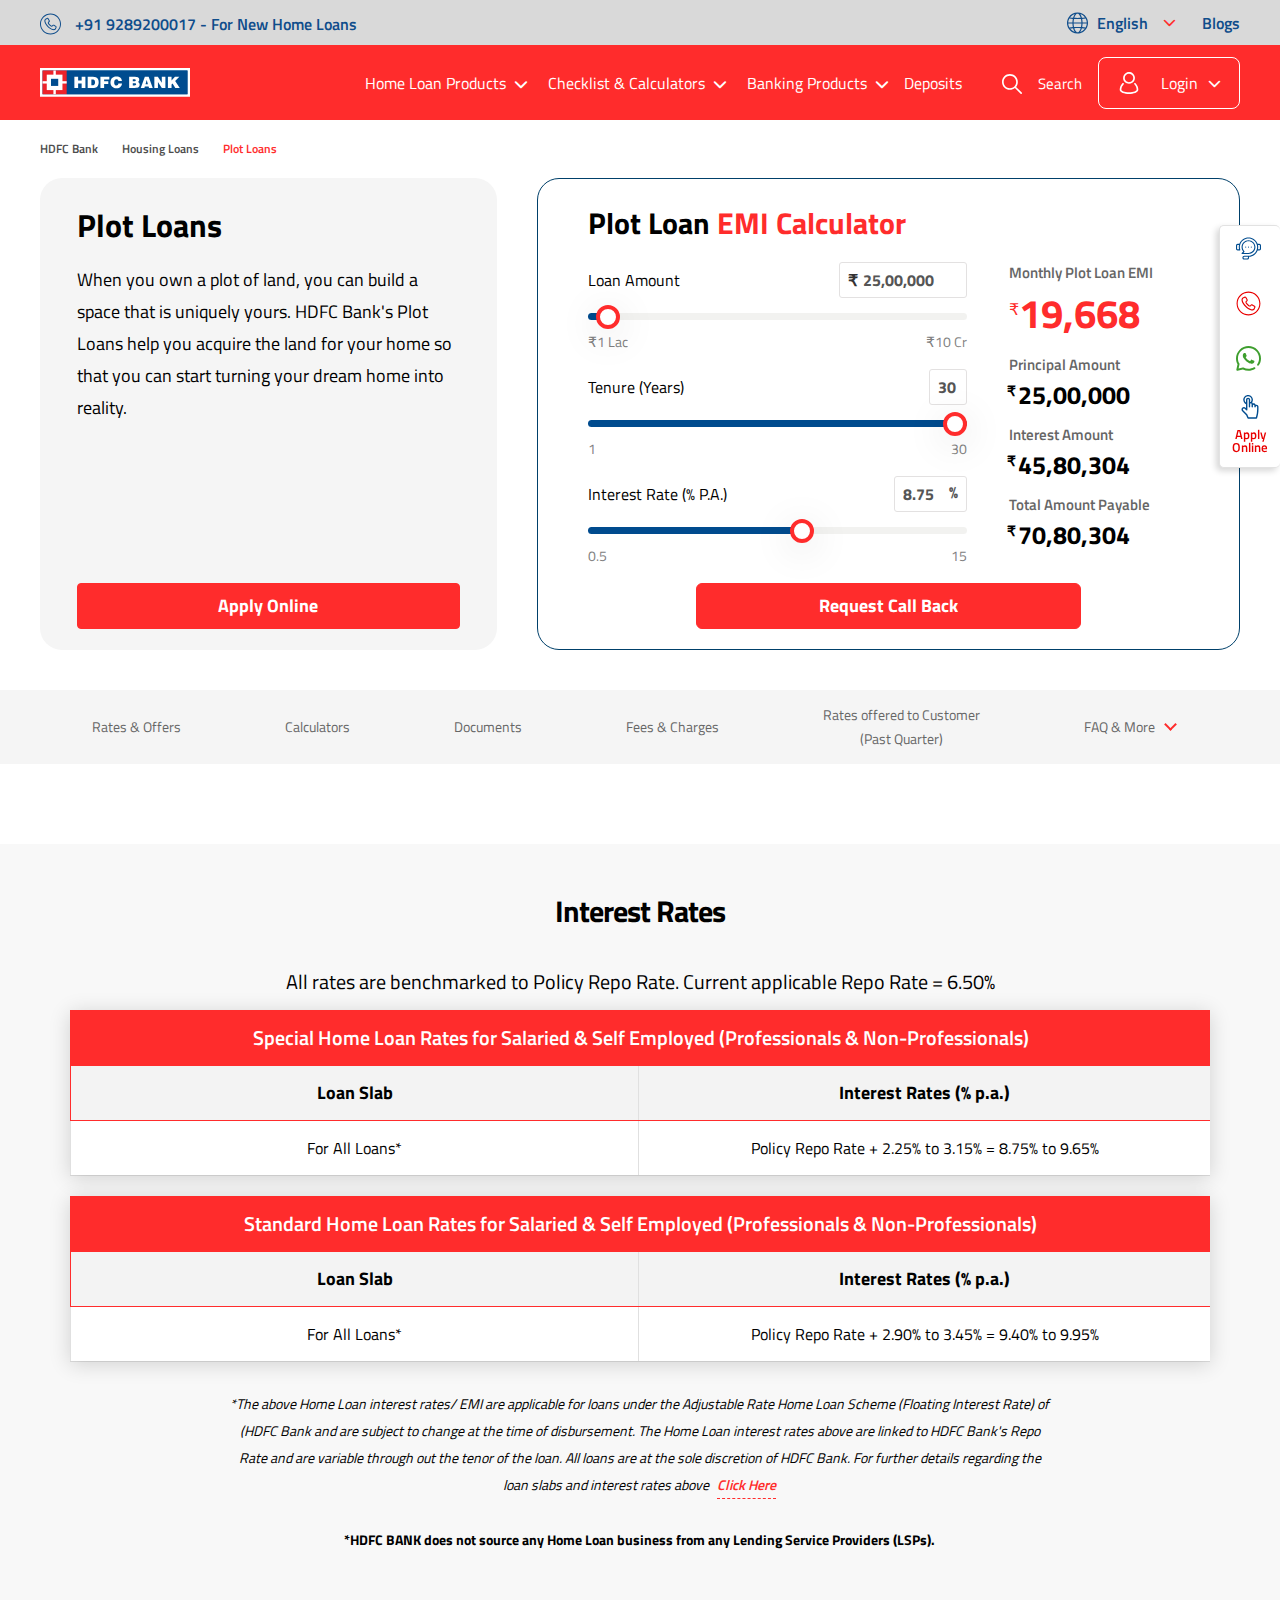
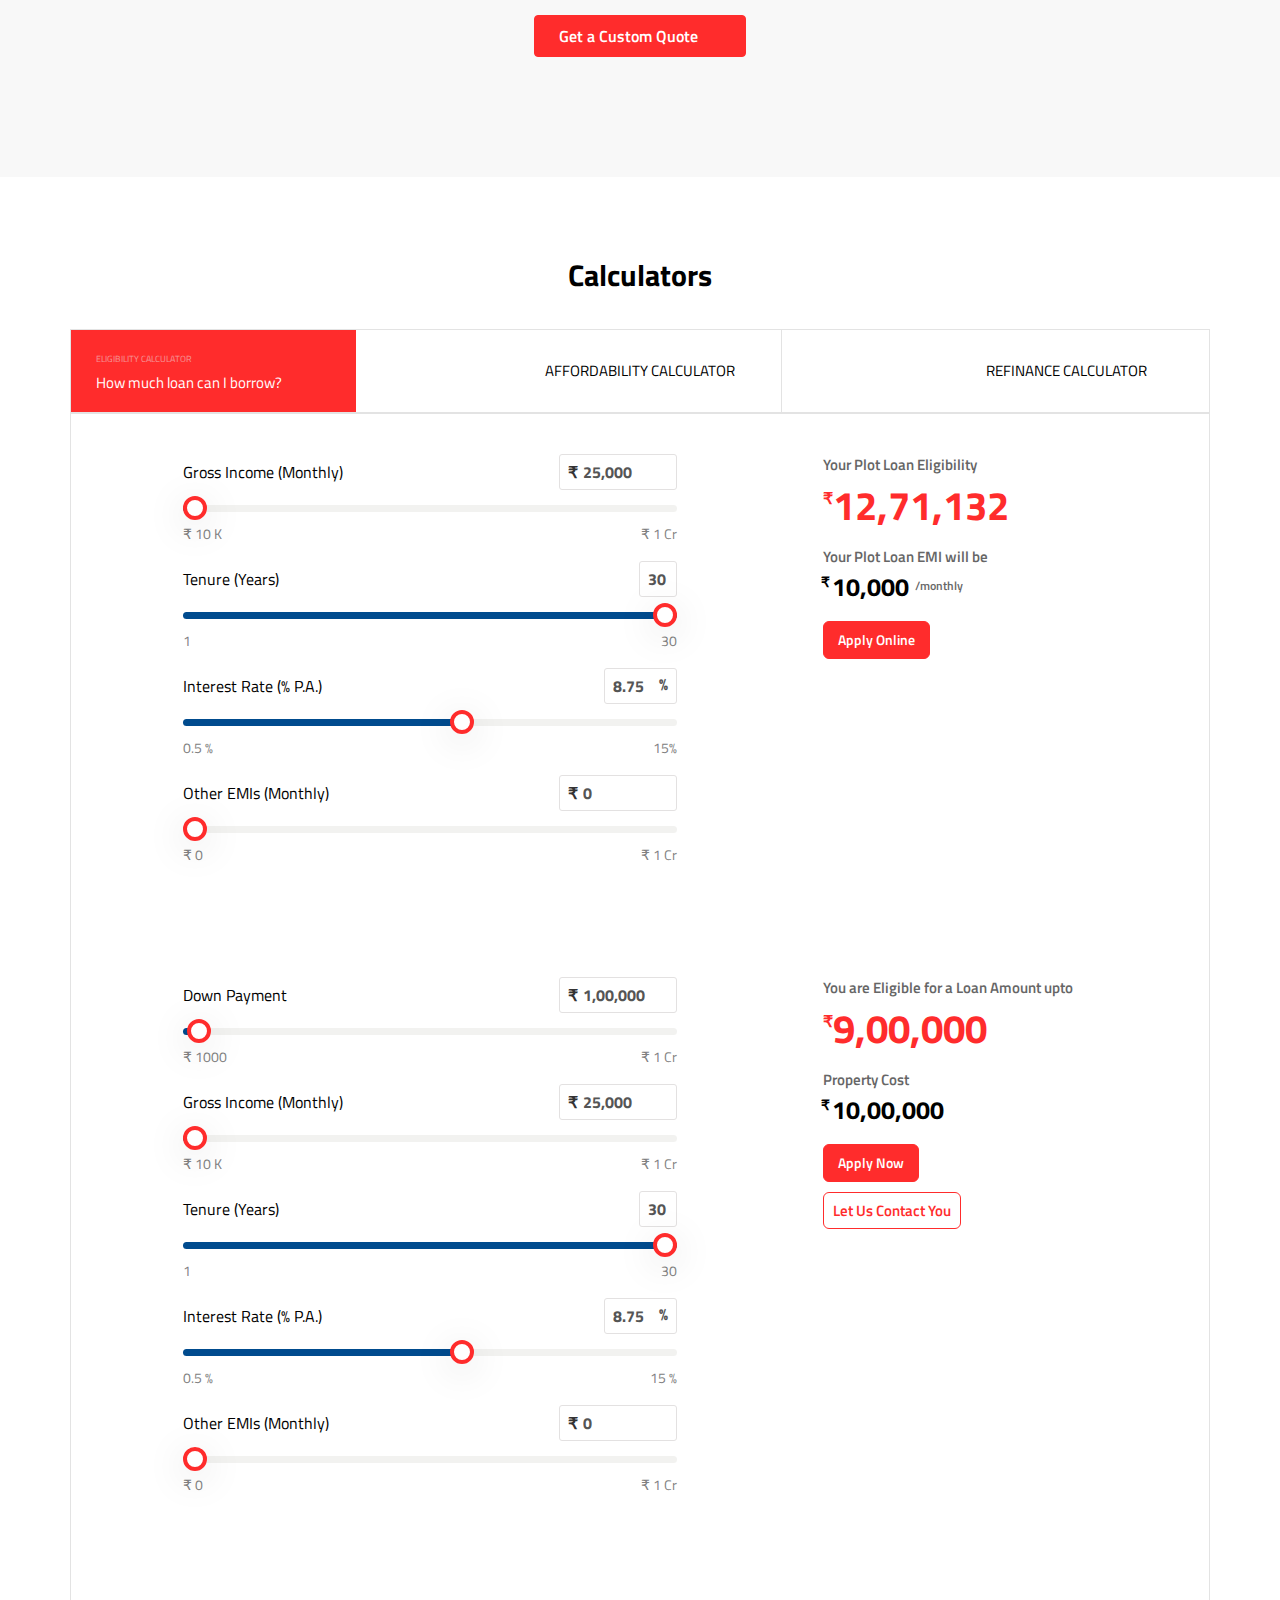
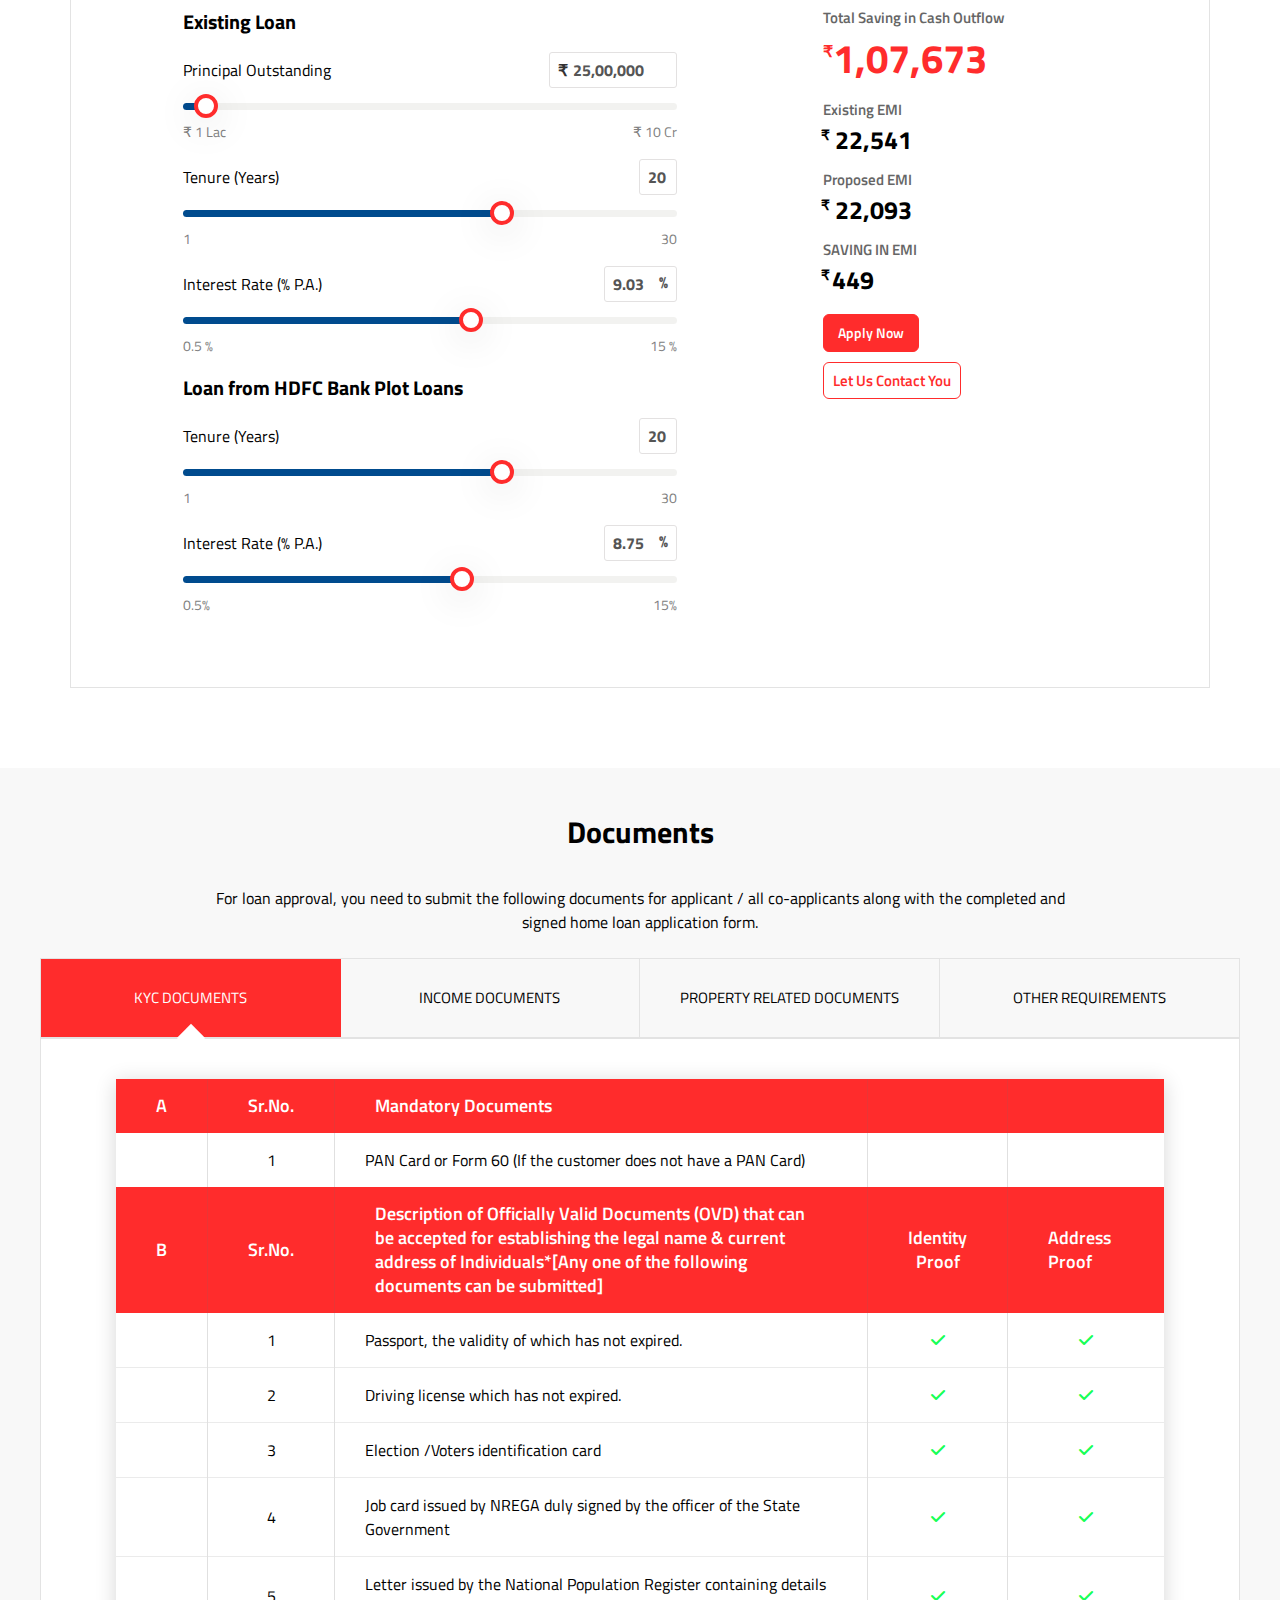
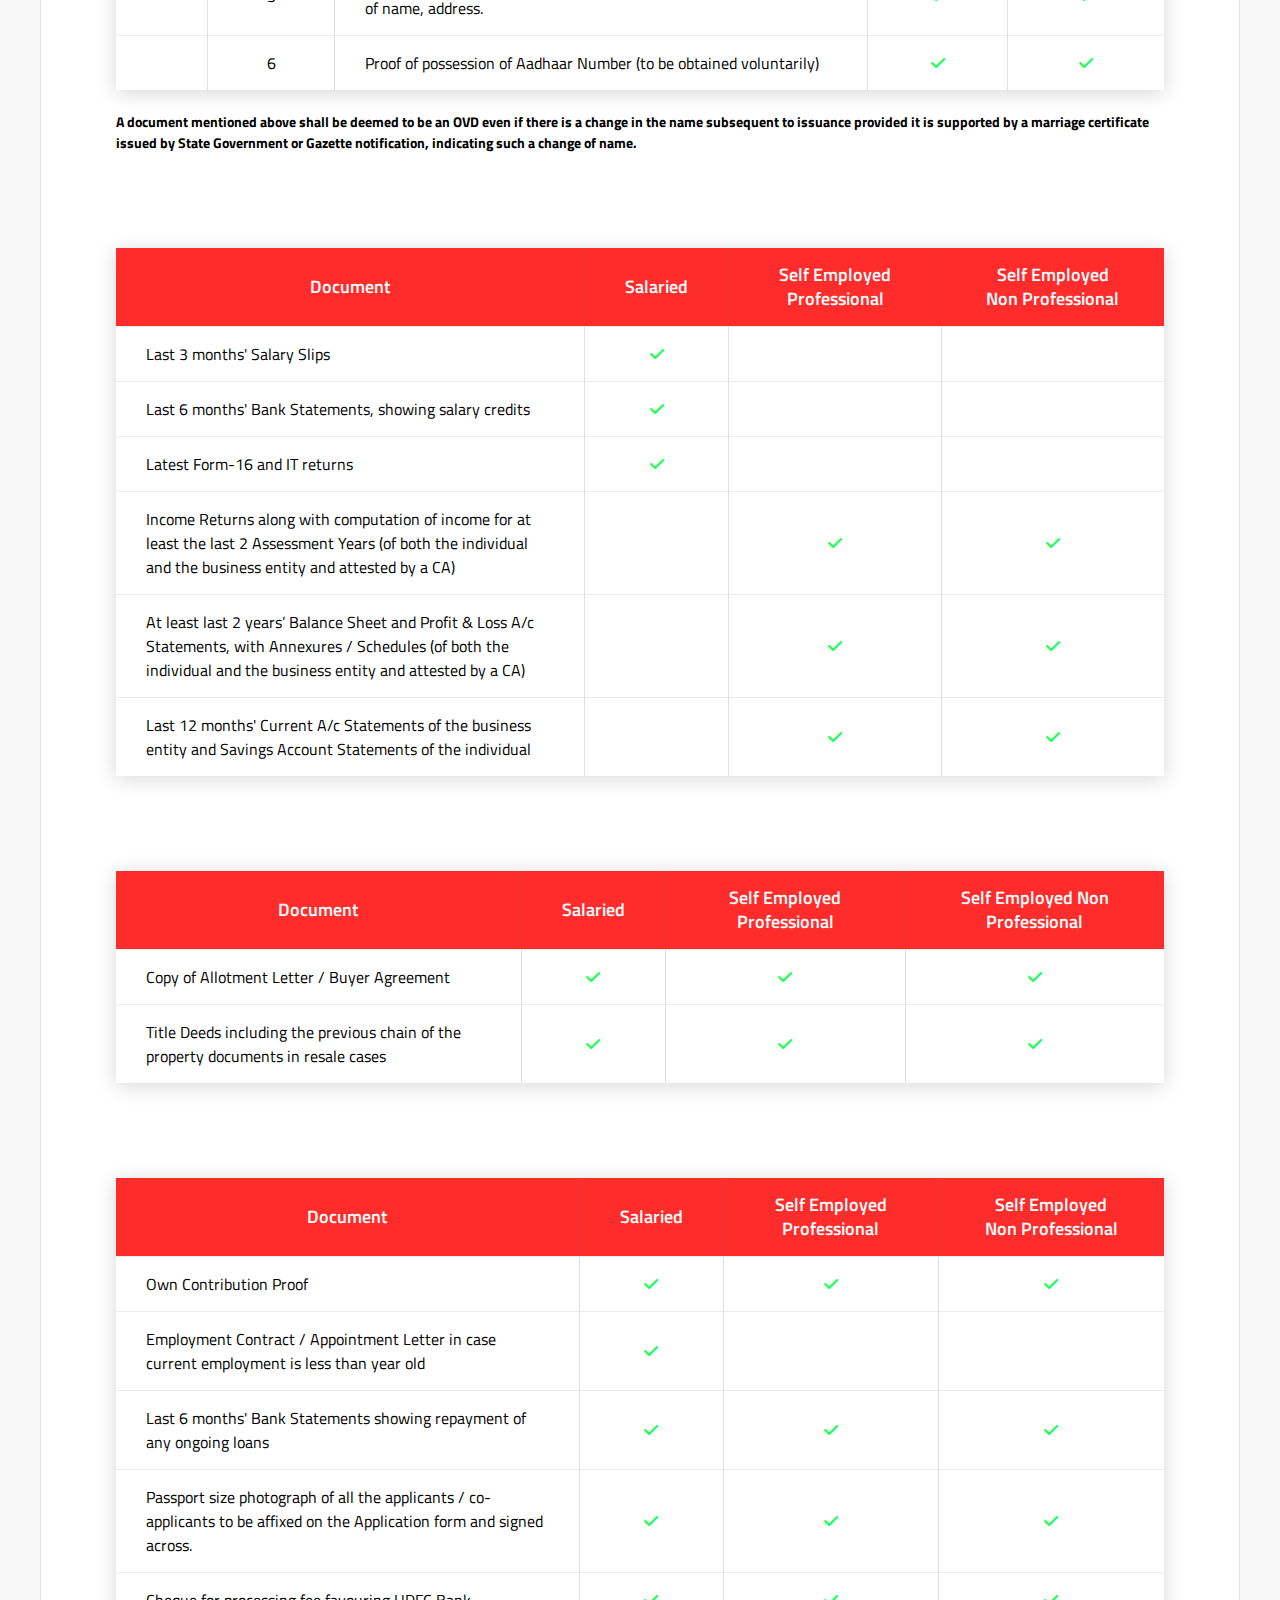
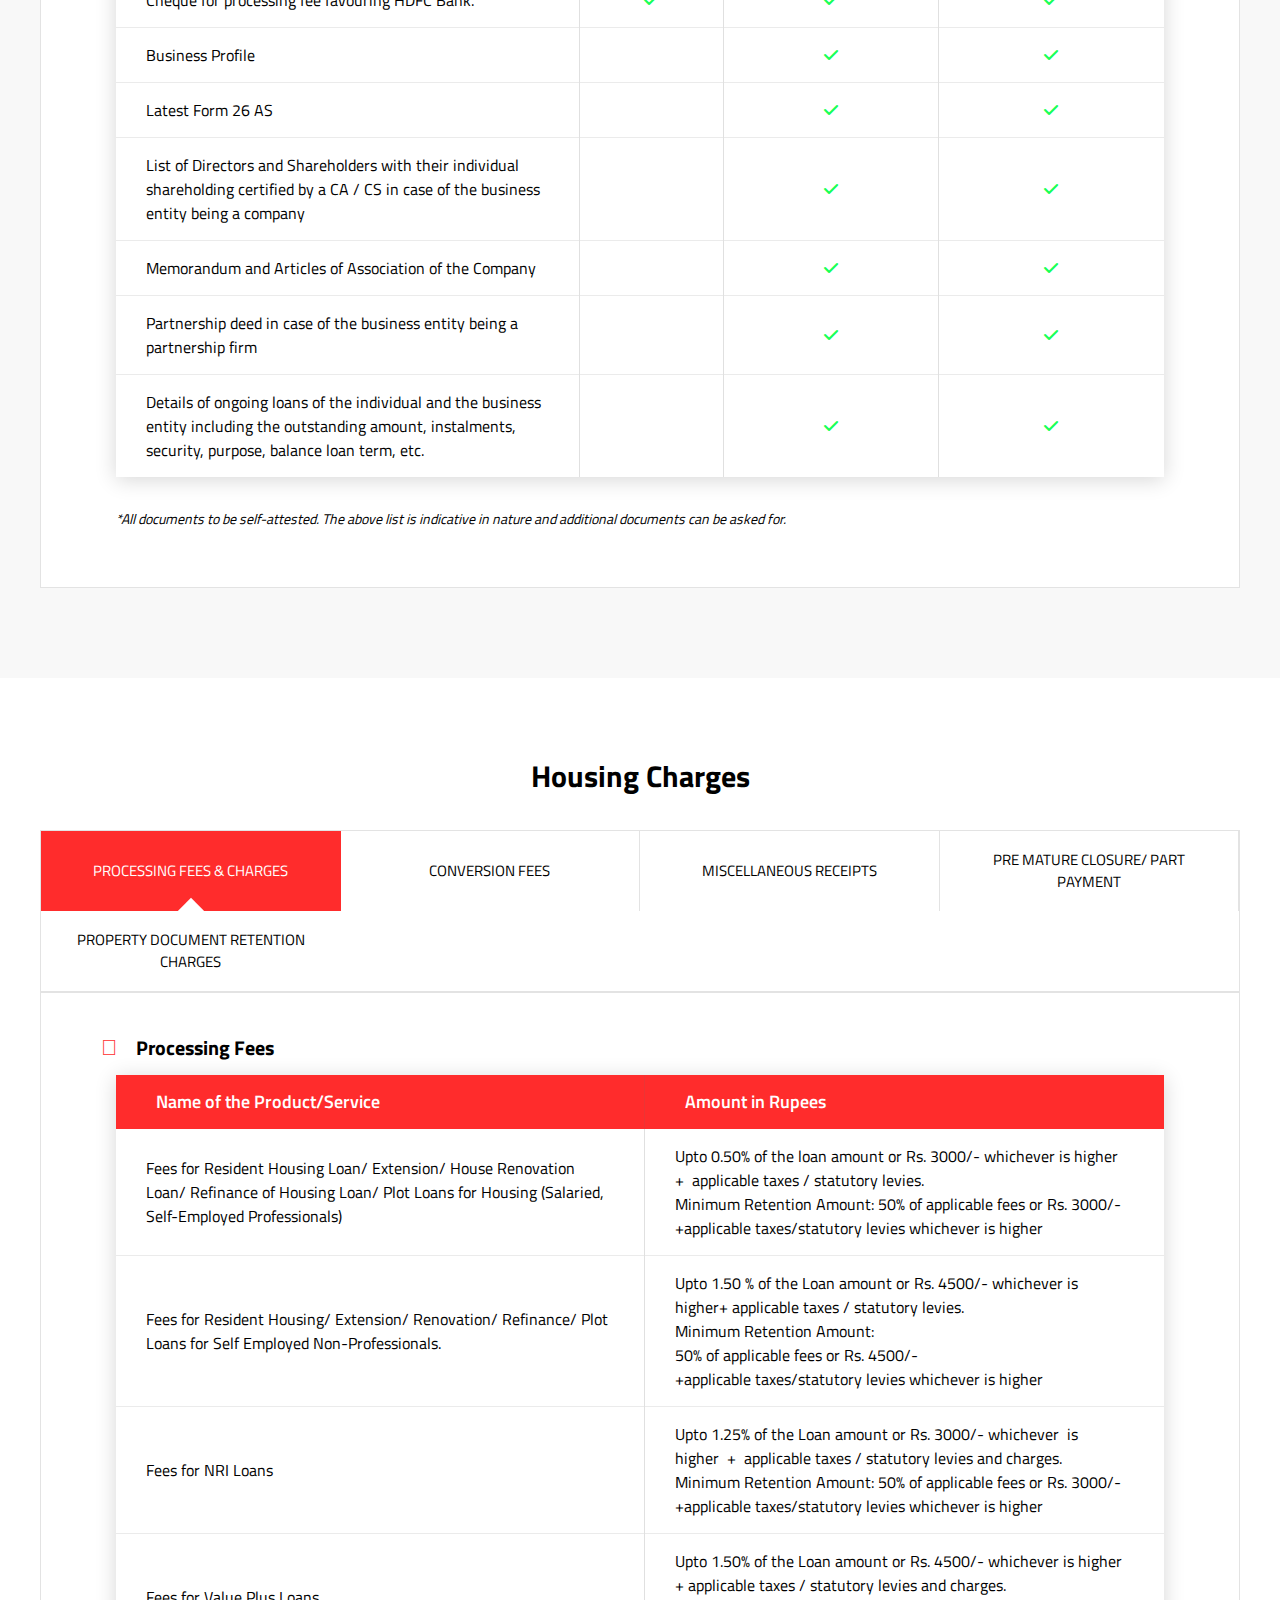
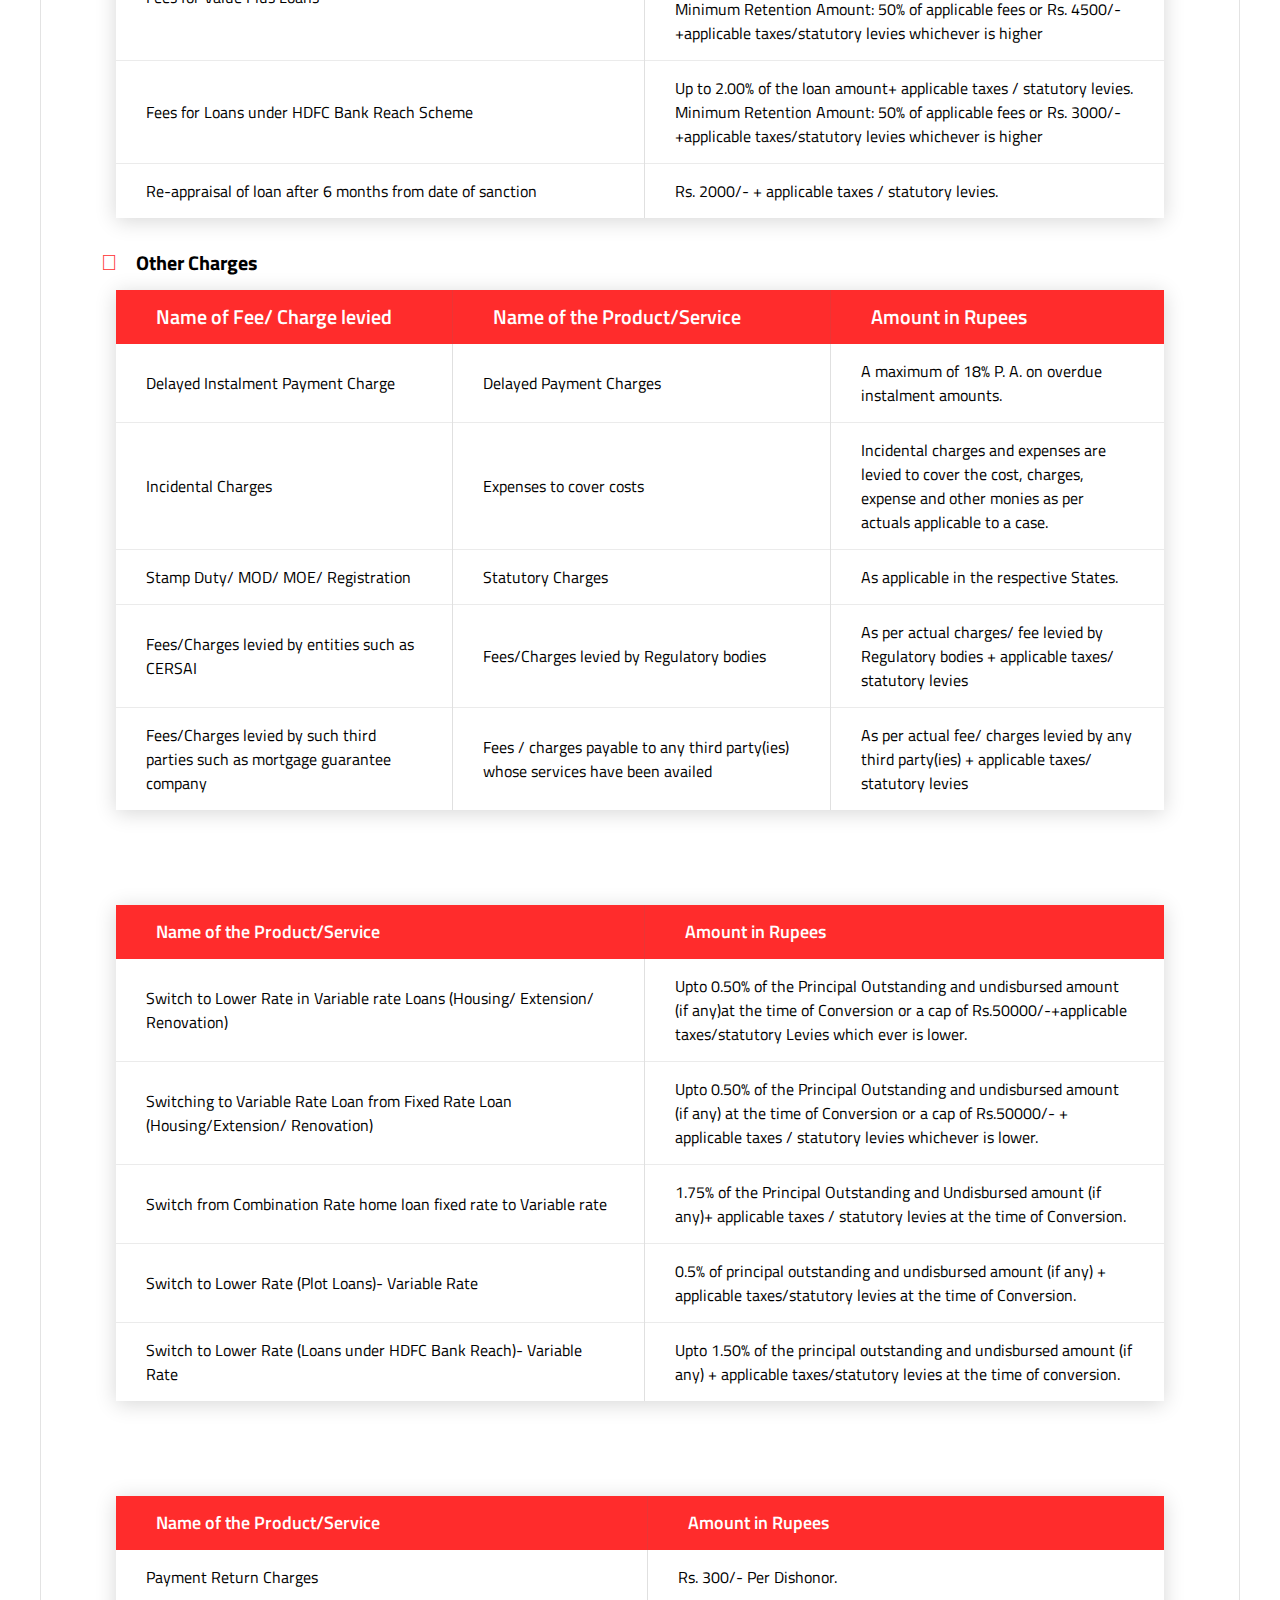
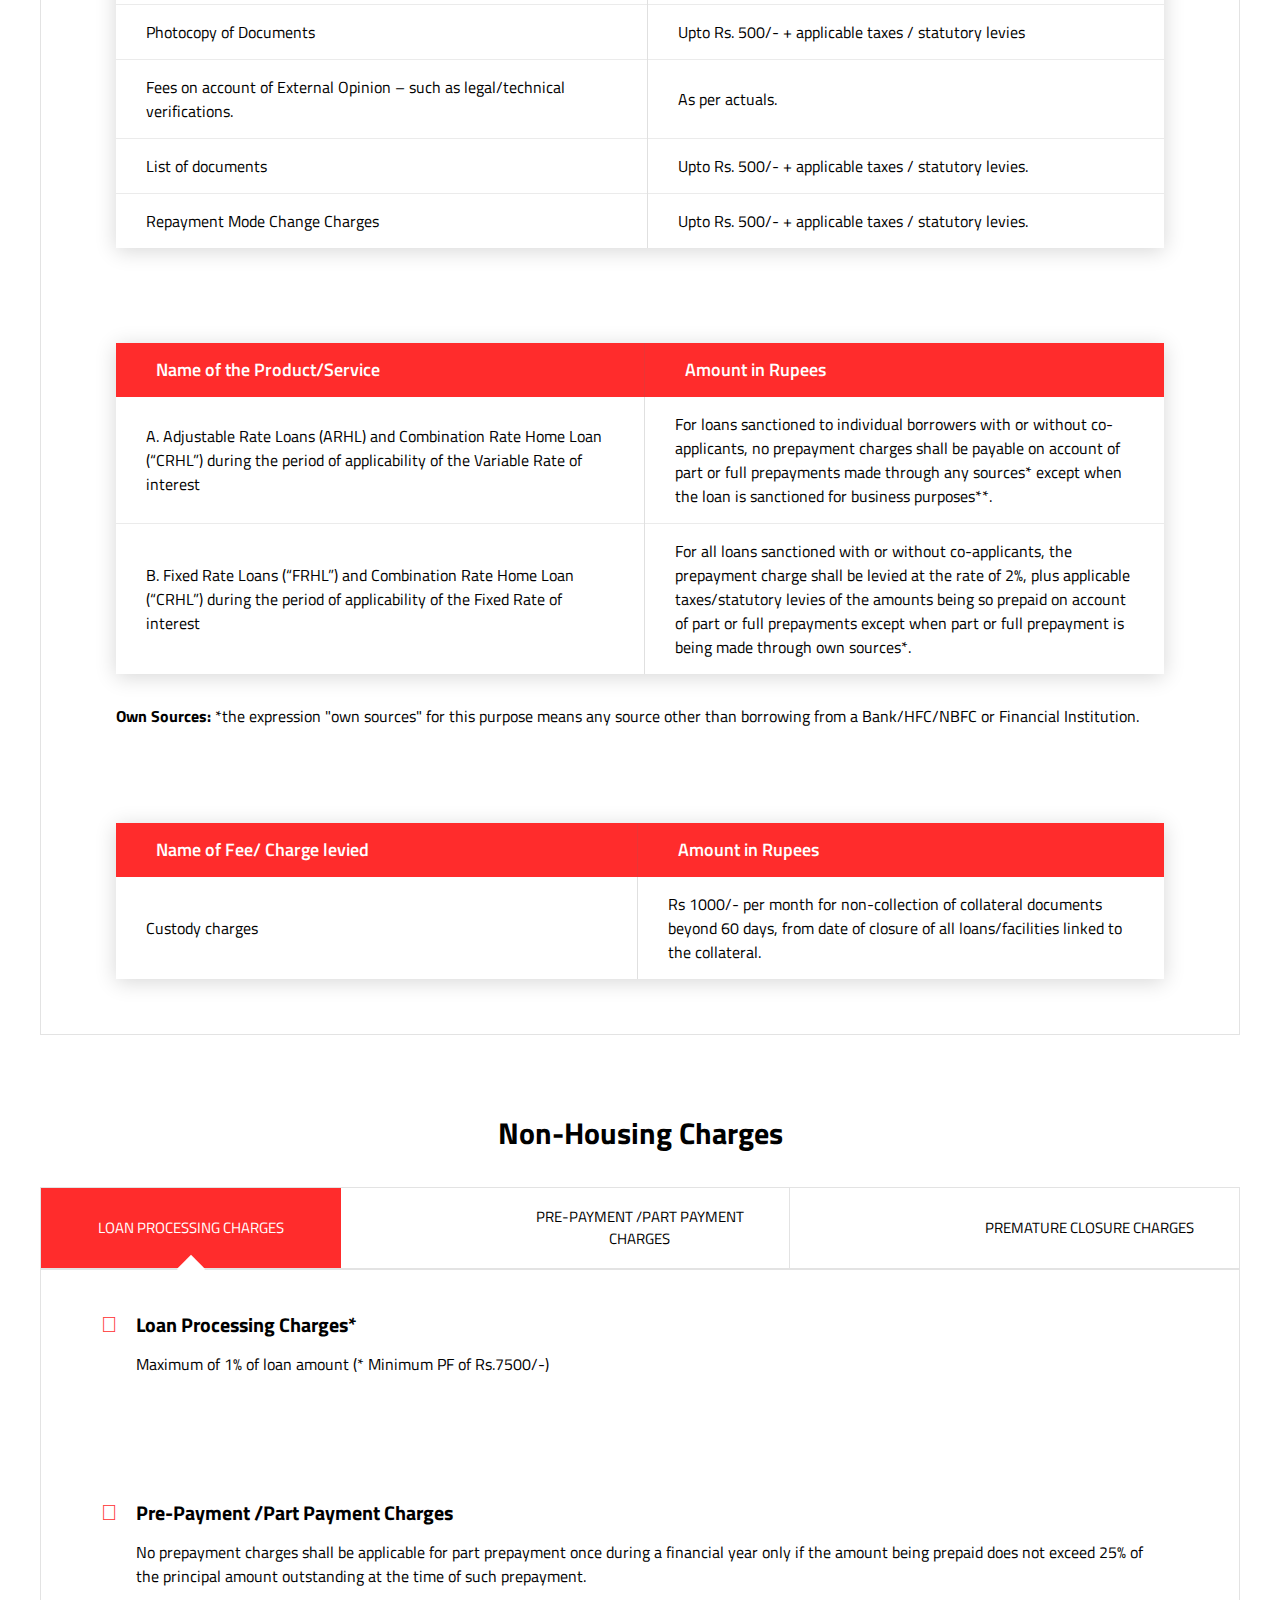
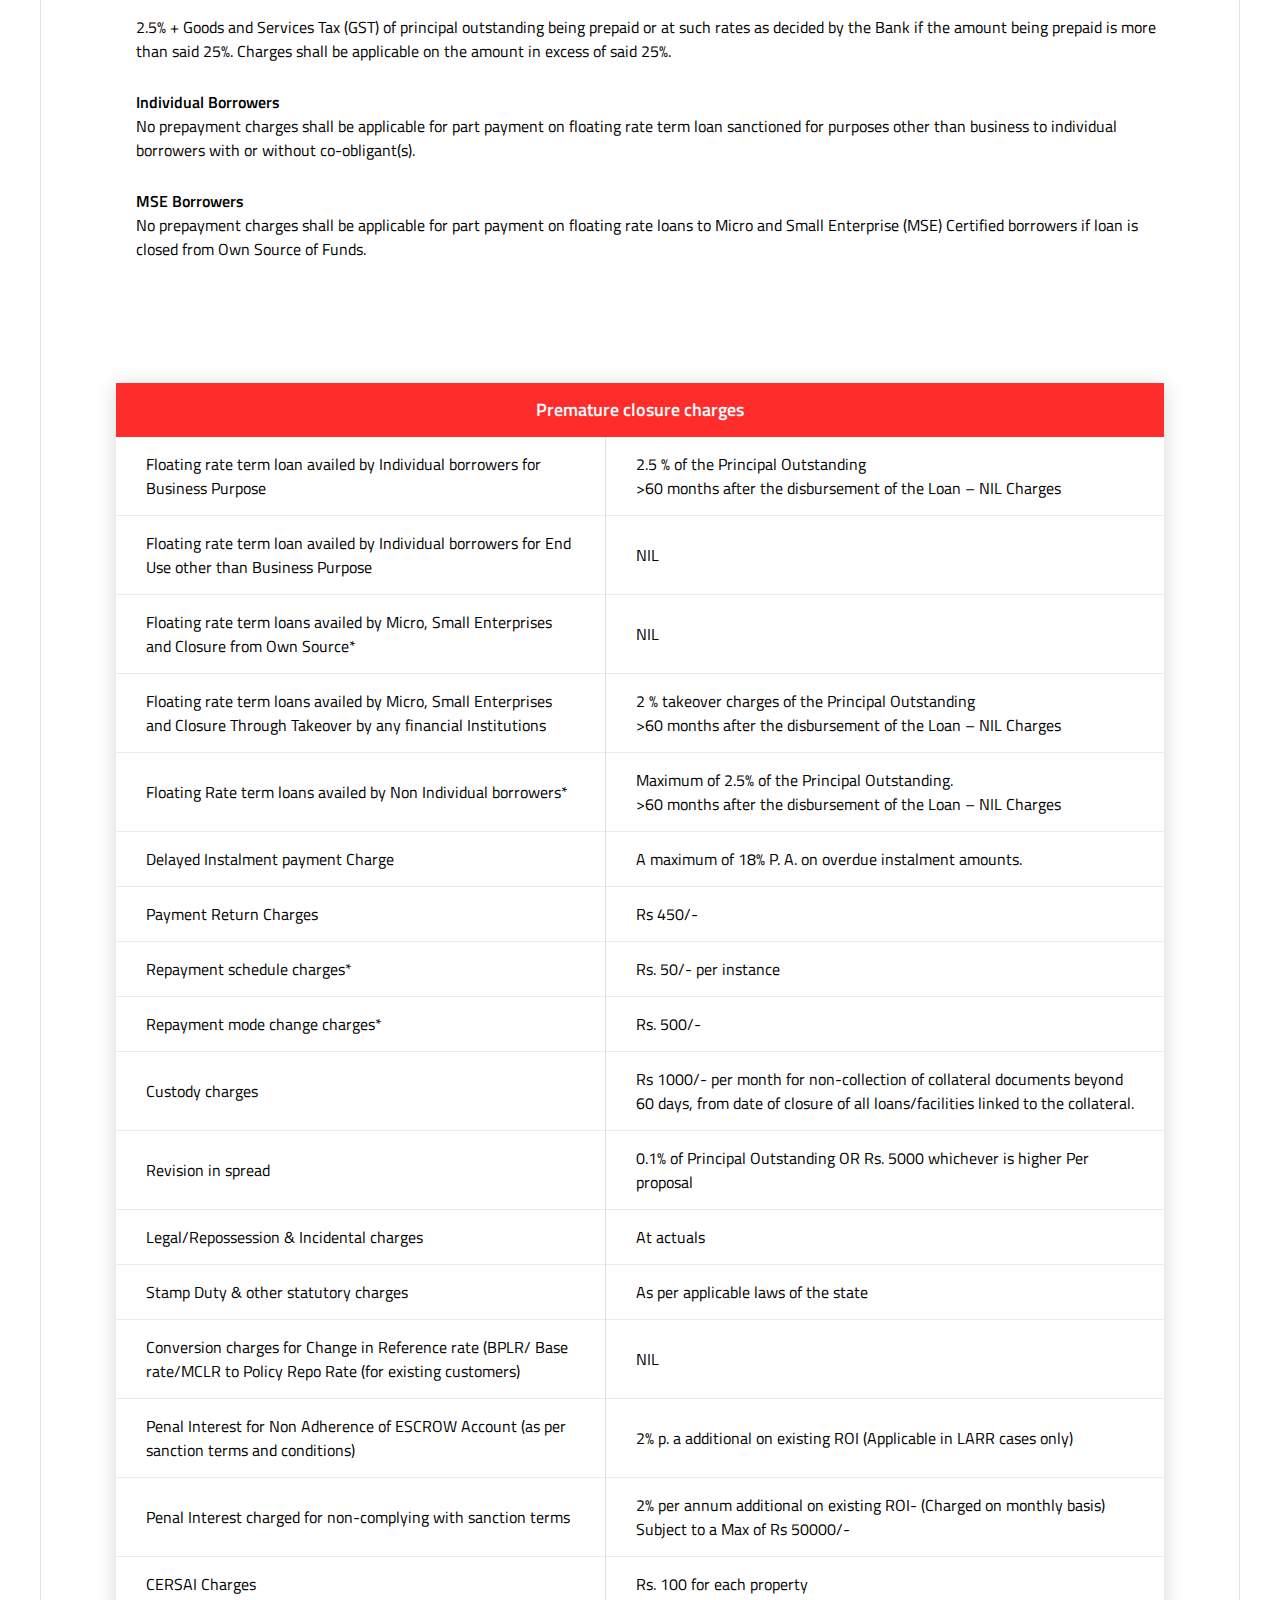
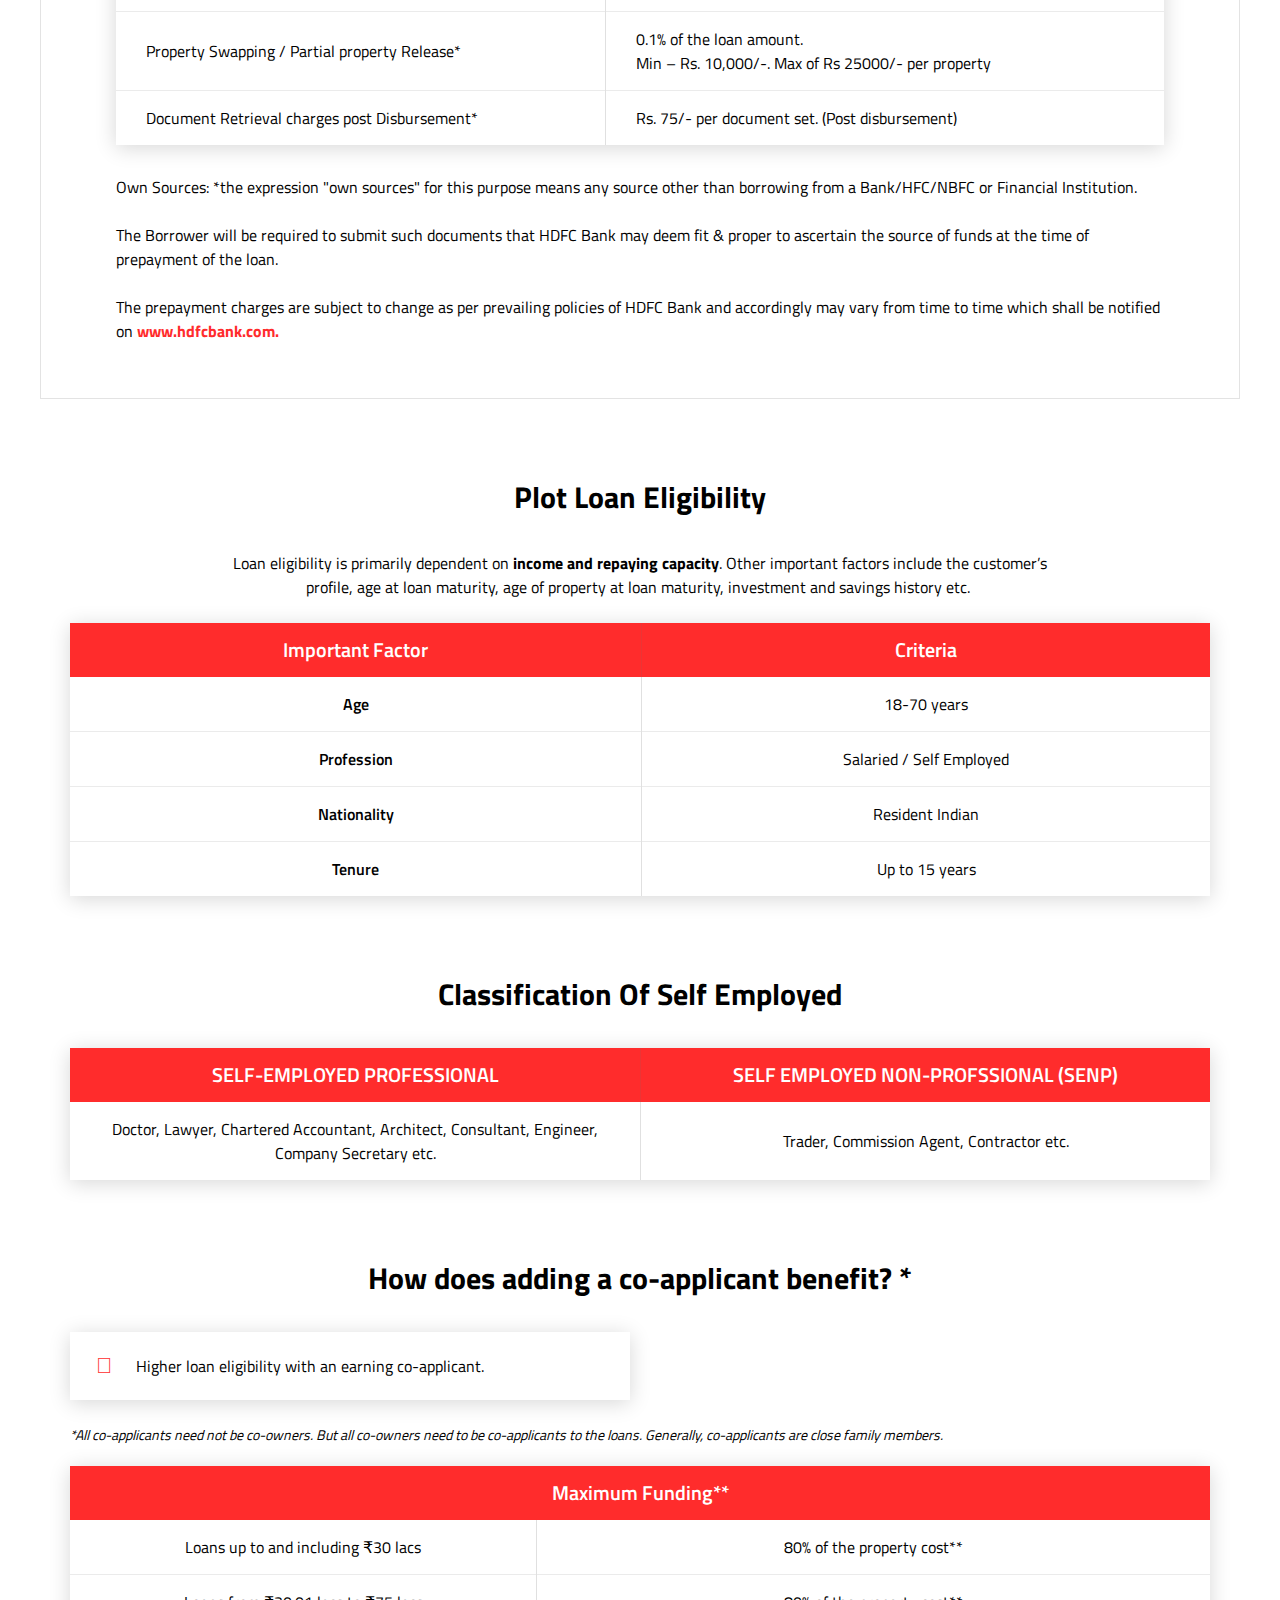
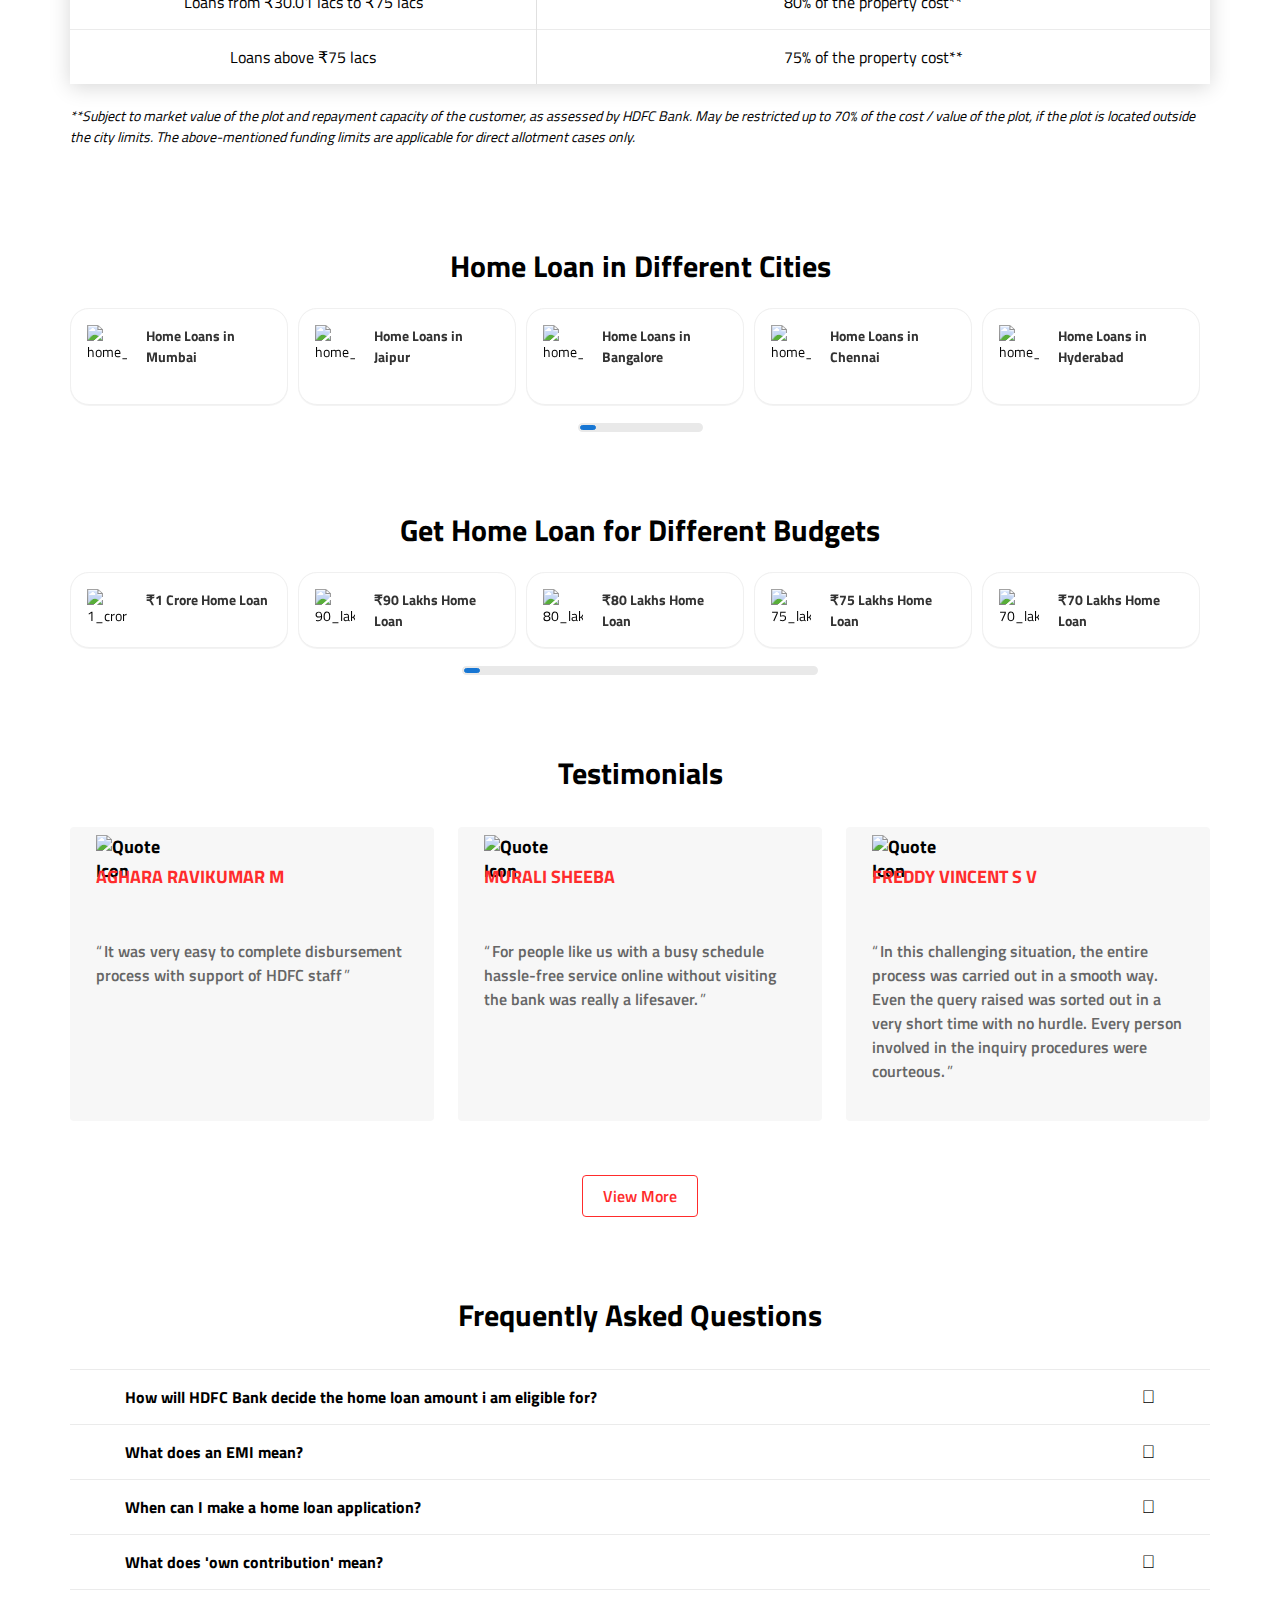
==== plot-loan/index.html @ 0609ed56 "Initial Commit" ====
<!DOCTYPE html><html lang="en"><head>
  <meta charset="UTF-8">
  <title>Land Loans | Plot Purchase Loan | Plot Loan Interest Rates | HDFC Bank Ltd</title>
  <link rel="apple-touch-icon" href="#">
  <link rel="icon" href="#" type="image/x-icon">
  <link rel="shortcut icon" href="#">
  <meta name="keywords" content="plot loans, plot loan, loan for land purchase">
  <meta name="description" content="With HDFC Bank Ltd.’s plot loan, acquire the land to turn your dream home into reality. Avail plot loans at low interest rates and customised repayment options.">
  <meta name="template" content="product-revamp-template">
  <meta name="viewport" content="width=device-width, initial-scale=1.0,maximum-scale=1.0">
  <link rel="canonical" href="#">
  <script src="../../../3rRqp0OQMJ0P.com/663dec4fca21/e42eced6930c/djpm2UuRwZXR.js" async=""></script>
  <script> window._izq = window._izq || []; window._izq.push(["init" ]); </script>
  <script src="../../../gj97pho2R3K9.com/scripts/UhuQ9qZNALTK.js"></script>
  <link rel="alternate" href="#" hreflang="en-in">
  <link rel="alternate" href="#" hreflang="hi-in">
  <link rel="alternate" href="#" hreflang="mr-in">
  <link rel="alternate" href="#" hreflang="te-in">
  <link rel="alternate" href="#" hreflang="ta-in">
  <link rel="alternate" href="#" hreflang="kn-in">
  <link rel="alternate" href="#" hreflang="ml-in">
  <meta property="og:site_name" content="hdfc">
  <meta property="og:title" content="Land Loans | Plot Purchase Loan | Plot Loan Interest Rates | HDFC Bank Ltd">
  <meta property="og:description" content="With HDFC Bank Ltd.’s plot loan, acquire the land to turn your dream home into reality. Avail plot loans at low interest rates and customised repayment options.">
  <script type="application/ld+json">
{
"@context": "https://schema.org",
"@type": "Organization",
"name": "HDFC Bank Ltd",
"alternateName": "HDFC Bank Home Loan",
"url": "https://LENvgEiXnb2J.com/",
"logo": "https://LENvgEiXnb2J.com/content/dam/housingdevelopmentfinancecorp/hdfc-ltd-merger/header/jgc80vzZXs2H.svg",
"sameAs": [
"https://www.facebook.com/HDFCHomeLoanExperts",
"https://twitter.com/HomeLoansByHDFC",
"https://www.instagram.com/hdfchomeloans/",
"https://www.youtube.com/user/hdfcltd",
"https://www.linkedin.com/company/hdfc?trk=top_nav_home",
"https://en.wikipedia.org/wiki/Housing_Development_Finance_Corporation"
]
}
</script>
  <script>
  var blogDetailsObj = {
    "path": "",
    "orderBy": "",
    "featured": "",
    "related": "",
    "count": "",
  }

  var itemOneFlag = "true";
  var itemTwoFlag = "true";
  var itemThreeText = "stec7ba61eea473ccfcbfa29f50471830a83c80d86208ce07f7ebe330dbd117375";

</script>
  <link as="font" crossorigin="" href="../plot-loan/fonts/fa-solid-900.woff2" rel="preload" type="font/woff2">
  <link as="font" crossorigin="" href="../plot-loan/fonts/fontawesome-webfont.woff2" rel="preload" type="font/woff2">
  <link as="font" crossorigin="" href="../plot-loan/fonts/glyphicons-halflings-regular.woff2" rel="preload" type="font/woff2">
  <link as="font" crossorigin="" href="../plot-loan/fonts/icomoon.ttf" rel="preload" type="font/woff2">
  <link as="font" crossorigin="" href="../plot-loan/fonts/montserrat-bold.woff2" rel="preload" type="font/woff2">
  <link as="font" crossorigin="" href="../plot-loan/fonts/TitilliumWeb-Bold.woff2" rel="preload" type="font/woff2">
  <style>
	@font-face {
		font-family: "Titillium Web";
		font-weight: 700;
		font-style: normal;
		font-display: swap;
		src: url("../plot-loan/fonts/TitilliumWeb-Bold.woff2") format("woff2");
	}

	@font-face {
		font-family: "Titillium Web";
		font-weight: 600;
		font-style: normal;
		font-display: swap;
		src: url("../plot-loan/fonts/TitilliumWeb-SemiBold.woff2") format("woff2");
	}

	@font-face {
		font-family: "Titillium Web";
		font-weight: 400;
		font-style: normal;
		font-display: swap;
		src: url("../plot-loan/fonts/TitilliumWeb-Regular.woff2") format("woff2");
	}

	@font-face {
		font-family: "Titillium Web";
		font-weight: 300;
		font-style: normal;
		font-display: swap;
		src: url("../plot-loan/fonts/TitilliumWeb-Light.woff2") format("woff2");
	}

	@font-face {
		font-family: 'Font Awesome 6 Free';
		src: url('../plot-loan/fonts/fa-solid-900.woff2') format('woff2');
		font-weight: 900;
		font-display: swap;
	}

	@font-face {
		font-family: "icomoon";
		src: url("../plot-loan/fonts/fonts/icomoon.ttf");
		font-weight: normal;
		font-display: swap;
		font-style: normal;
	}

	@font-face {
		font-family: "Glyphicons Halflings";
		src: url("../plot-loan/fonts/glyphicons-halflings-regular.woff2");
		font-weight: 400;
		font-display: swap;
		font-style: normal;

	}

	@font-face {
		font-family: "FontAwesome";
		src: url("../plot-loan/fonts/fontawesome-webfont.woff2");
		font-weight: 400;
		font-display: swap;
		font-style: normal;
	}

	@font-face {
		font-family: 'Montserrat';
		font-style: normal;
		font-weight: 700;
		font-display: swap;
		src: url('../plot-loan/fonts/montserrat-bold.woff2') format('woff2');
	}
</style>
  <script>

	var locationHash = location.hash

	function replaceHash(href) {
		var newLocation = href.replace('#', '/')
		location.href = newLocation
	}

	var locationArr = location.href.split('/')
	var lastItem = locationArr[locationArr.length - 1]
	var locationHref = location.href

	if (lastItem == 'investor-relations') {
		location.href = locationHref.replace('investor-relations', 'investor-relations/financials')
	} else if (lastItem == 'investor-services') {
		location.href = locationHref.replace('investor-services', 'investor-services/grievances')
	} else if (lastItem == 'nri-locations') {
		location.href = locationHref.replace('nri-locations', 'nri-locations/middle-east')
	} else if (lastItem == 'about-us') {
		location.href = locationHref.replace('about-us', 'about-us/our-profile')
	}

	if (locationHash) {
		switch (locationHash) {
			case '#singapore':
				replaceHash(location.href)
				break;
			case '#middle-east':
				replaceHash(location.href)
				break;
			case '#united-kingdom':
				replaceHash(location.href)
				break;
			case '#other-locations':
				replaceHash(location.href)
				break;
			case '#financials':
				replaceHash(location.href)
				break;
			case '#investor-presentations':
				replaceHash(location.href)
				break;
			case '#annual-reports':
				replaceHash(location.href)
				break;
			case '#environmental-social-and-governance':
				replaceHash(location.href)
				break;
			case '#stock-information':
				replaceHash(location.href)
				break;
			case '#media-interactions':
				replaceHash(location.href)
				break;
			case '#contact-us':
				replaceHash(location.href)
				break;
			case '#grievances':
				replaceHash(location.href)
				break;
			case '#codes-policies':
				replaceHash(location.href)
				break;
			case '#board-committees':
				replaceHash(location.href)
				break;
			case '#listing':
				replaceHash(location.href)
				break;
			case '#disclosures':
				replaceHash(location.href)
				break;
			case '#debentures':
				replaceHash(location.href)
				break;
			case '#qualfied-institutions-placement':
				replaceHash(location.href)
				break;
			case '#dividend':
				replaceHash(location.href)
				break;
			case '#credit-ratings':
				replaceHash(location.href)
				break;
			case '#shareholders-info':
				replaceHash(location.href)
				break;
		}
	}

</script>
<link rel="stylesheet" href="../plot-loan/css/clientlib-slick.min.css" type="text/css">
<link rel="stylesheet" href="../plot-loan/css/clientlib-rangeslider.min.css" type="text/css">
<link rel="stylesheet" href="../plot-loan/css/clientlib-common.min.css" type="text/css">
<link rel="stylesheet" href="../plot-loan/css/clientlib-base-common.min.css" type="text/css">
<link rel="stylesheet" href="../plot-loan/css/clientlib-productRevamp.min.css" type="text/css">
<link rel="stylesheet" href="../plot-loan/css/clientlib-loanDifferentCities.min.css" type="text/css">
 </head>
 <body class="hl-master-structure page basicpage" id="hl-master-structure-94332239c6" data-cmp-data-layer-enabled="">
  <script>
          window.adobeDataLayer = window.adobeDataLayer || [];
          adobeDataLayer.push({
              page: JSON.parse("{\x22hl\u002Dmaster\u002Dstructure\u002D94332239c6\x22:{\x22@type\x22:\x22housingdevelopmentfinancecorp\/components\/structure\/hl\u002Dmaster\u002Dstructure\x22,\x22repo:modifyDate\x22:\x222024\u002D07\u002D24T12:22:44Z\x22,\x22dc:title\x22:\x22Land Loans | Plot Purchase Loan | Plot Loan Interest Rates | HDFC Bank Ltd\x22,\x22dc:description\x22:\x22With HDFC Bank Ltd.’s plot loan, acquire the land to turn your dream home into reality. Avail plot loans at low interest rates and customised repayment options.\x22,\x22xdm:template\x22:\x22\/conf\/housingdevelopmentfinancecorp\/settings\/wcm\/templates\/product\u002Drevamp\u002Dtemplate\x22,\x22xdm:language\x22:\x22en\x22,\x22xdm:tags\x22:[],\x22repo:path\x22:\x22\/content\/housingdevelopmentfinancecorp\/in\/en\/housing\u002Dloans\/plot\u002Dloans.html\x22}}"),
              event:'cmp:show',
              eventInfo: {
                  path: 'page.hl\u002Dmaster\u002Dstructure\u002D94332239c6'
              }
          });
        </script> <input type="hidden" id="page-name" value="housing loans:plot loans"> <input type="hidden" id="page-category" value="Housing Loans"> <input type="hidden" id="page-subcategory" value="Plot Loans"> <input type="hidden" id="lang-enabled" value="true">
  <script type="application/ld+json">
{
  "@type": "BreadcrumbList",
  "itemListElement": [{
    "@type": "ListItem",
    "position": 1,
    "name": "Home",
    "item": "https://LENvgEiXnb2J.com/" 
  },{
    "@type": "ListItem",
    "position": 2,
    "name": "Housing Loans",
    "item": "https://LENvgEiXnb2J.com/housing-loans" 
  },{
    "@type": "ListItem",
    "position": 3,
    "name": "Plot Loans",
	"item": "https://LENvgEiXnb2J.com/housing-loans/plot-loans"
  }]
}

</script>
  <script type="application/ld+json">
{
  "@context": "https://schema.org/", 
  "@type": "Product", 
  "name": "Plot Loans",
  "image": 
"https://LENvgEiXnb2J.com/content/housingdevelopmentfinancecorp/in/en/_jcr_content/root/container/container/container_1817777523/container_1250171899/container/teaser_601505825.coreimg.100.1440.png/1700813314482/superfast-loans.png",
  "description": "With HDFC Bank Ltd.’s plot loan, acquire the land to turn your dream home into reality. Avail plot loans at low interest rates and customised repayment options.",
  "brand": {
    "@type": "Brand",
    "name": "HDFC BANK Home Loans"
  },
  "aggregateRating": {
    "@type": "AggregateRating",
    "ratingValue": "5",
    "bestRating": "5",
    "worstRating": "1",
    "ratingCount": "16"
  }
}
</script>
  <script type="application/ld+json">
{
  "@context": "https://schema.org",
  "@type": "FAQPage",
  "mainEntity": [{
    "@type": "Question",
    "name": "How will HDFC decide the home loan amount i am eligible for?",
    "acceptedAnswer": {
      "@type": "Answer",
      "text": "HDFC will determine your Home Loan Eligibility largely by your income and repayment capacity. Other important factors include your age, qualification, number of dependants, your spouse's income (if any), assets & liabilities, savings history and the stability & continuity of occupation."
    }
  },{
    "@type": "Question",
    "name": "What does an EMI mean?",
    "acceptedAnswer": {
      "@type": "Answer",
      "text": "EMI refers to the ‘Equated Monthly Installment’ which is the amount you will pay to us on a specific date each month till the loan is repaid in full. The EMI comprises of the principal and interest components which are structured in a way that in the initial years of your loan, the interest component is much larger than the principal component, while towards the latter half of the loan, the principal component is much larger."
    }
  },{
    "@type": "Question",
    "name": "When can I make a home loan application?",
    "acceptedAnswer": {
      "@type": "Answer",
      "text": "You can apply for a Home Loan at any time once you have decided to purchase or construct a property, even if you have not selected the property or the construction has not commenced."
    }
  },{
    "@type": "Question",
    "name": "What does 'own contribution' mean?",
    "acceptedAnswer": {
      "@type": "Answer",
      "text": "‘Own Contribution’ is the total cost of the property less HDFC’s home loan."
    }
  },{
    "@type": "Question",
    "name": "How do I repay a home loan?",
    "acceptedAnswer": {
      "@type": "Answer",
      "text": "For your convenience, HDFC offers various modes for repayment of your house loan. You may issue standing instructions to your banker to pay the installments through ECS (Electronic Clearing System), opt for direct deduction of monthly installments by your employer or issue post-dated cheques from your salary account."
  }
},{
    "@type": "Question",
    "name": "Can I get a loan to buy a plot?",
    "acceptedAnswer": {
      "@type": "Answer",
      "text": "Absolutely! HDFC Bank provides Plot Loans to facilitate the purchase of land for your dream home. HDFC Bank offers Plot Loans at competitive interest rates, flexible repayment options, and a straightforward application process. Take the first step towards turning your dreams into reality with HDFC Bank's Plot Loans."
    }
  }]
}
</script>
  <div class="root responsivegrid">
   <div class="aem-Grid aem-Grid--12 aem-Grid--default--12 ">
    <div class="container responsivegrid aem-GridColumn aem-GridColumn--default--12">
     <div id="container-1098443a51" class="cmp-container ">
      <div class="experiencefragment">
       <div id="experiencefragment-f0a0872055" class="cmp-experiencefragment cmp-experiencefragment--header">
        <div id="container-f9fa1b1269" class="cmp-container ">
         <div class="header">
          <div class="header-backdrop backdrop-hidden"></div>
          <header class="navbar-sticky-top">
           <nav class="navbar-section">
            <div class="secondary-navbar">
             <div class="boxContainer">
              <div class="secondary-navbar-wrap">
               <div id="container-ed409e0f6e" class="cmp-container ">
                <div class="container responsivegrid">
                 <div id="container-9bec9715fc" class="cmp-container ">
                  <div class="image-text image-text-flex call-us-text blink-style">
                   <div class="cmp-image-text"><a title="+91 9289200017 - For New Home Loans"> <img class="lozad cmp-image__image_text" width="25" height="25" data-src="../plot-loan/images/circle-call.svg" alt="Phone Icon"> <span><b>+91 9289200017 - For New Home Loans</b></span> </a>
                   </div>
                  </div>
                 </div>
                </div>
                <div class="container responsivegrid header-flex">
                 <div id="container-268b905700" class="cmp-container ">
                  <div class="options region-select">
                   <fieldset class="cmp-form-options cmp-form-options--drop-down"><label class="cmp-form-options__label" for="langSelect">Language Select</label> <select class="cmp-form-options__field cmp-form-options__field--drop-down" name="language select" id="langSelect"> <option value="/"> English </option> <option value="/hindi/"> हिंदी </option> <option value="/marathi/"> मराठी </option> <option value="/telugu/"> తెలుగు </option> <option value="/tamil/"> தமிழ் </option> <option value="/kannada/"> ಕನ್ನಡ </option> <option value="/malayalam/"> മലയാളം </option> </select>
                   </fieldset>
                  </div>
                  <div class="secondary-menu">
                   <ul class="secondary-menu-list">
                    <li class="secondary-menu-item"><a href="#" target="_blank">Blogs</a></li>
                   </ul>
                  </div>
                 </div>
                </div>
               </div>
              </div>
             </div>
            </div>
            <div class="primary-navbar">
             <div class="boxContainer">
              <div class="primary-navbar-wrap">
               <div id="container-439094b91a" class="cmp-container ">
                <div class="container responsivegrid header-flex">
                 <div id="container-a4bf29173e" class="cmp-container ">
                  <div class="image-text mn-hamburger-btn">
                   <div class="cmp-image-text"><a> <img class="no-lazyload cmp-image__image_text" width="25" height="25" data-src="../plot-loan/images/hamburger.svg" alt="hamburger-btn" src="../plot-loan/images/hamburger.svg"> <span></span> </a>
                   </div>
                  </div>
                  <div class="image-text header-logo">
                   <div class="cmp-image-text"><a href="#"> <img class="no-lazyload cmp-image__image_text" width="25" height="25" data-src="../plot-loan/images/hdfc-bank-logo.svg" src="../plot-loan/images/hdfc-bank-logo.svg"> <span></span> </a>
                   </div>
                  </div>
                 </div>
                </div>
                <div class="container responsivegrid header-flex">
                 <div id="container-9bbd3f234b" class="cmp-container ">
                  <div class="primary-menu">
                   <div class="primary-menu">
                    <ul class="primary-menu-list">
                     <li><a title="Home Loan Products" href="#" class="primary-menu-link dd" id="lp-hover">Home Loan Products</a>
                      <div class="hover-wrap hidden" id="lp-hover-panel">
                       <div class="boxContainer">
                        <div class="adjust-wrap">
                         <div class="list-cf-wrap grid-layout-col-three" style="width: 75%;">
                          <ul class="hover-nav-list frag-order-1 nav-border-bottom">
                           <li class="hover-nav-item"><a class="hover-nav-link" href="#" title="Housing Loans"> <img data-src="../plot-loan/images/housing-loans.svg" width="25" height="25" alt="Info Icon" class="hover-nav-icon lozad"> <span>Housing Loans</span> </a>
                            <ul class="hover-nav-sub-list">
                             <li class="hover-sub-item"><a href="#" title="Home Loans">Home Loans</a></li>
                             <li class="hover-sub-item"><a href="#" title="Plot Loans">Plot Loans</a></li>
                             <li class="hover-sub-item"><a title="Rural Housing Loans" href="#">Rural Housing Loans</a></li>
                            </ul></li>
                          </ul>
                          <ul class="hover-nav-list frag-order-4 ">
                           <li class="hover-nav-item"><a class="hover-nav-link" title="Other  Home Loan Products"> <img data-src="../plot-loan/images/other-home-loan-products.svg" width="25" height="25" alt="Info Icon" class="hover-nav-icon lozad"> <span>Other Home Loan Products</span> </a>
                            <ul class="hover-nav-sub-list">
                             <li class="hover-sub-item"><a title="House Renovation Loans" href="#">House Renovation Loans</a></li>
                             <li class="hover-sub-item"><a title="Home Extension Loans" href="#">Home Extension Loans</a></li>
                             <li class="hover-sub-item"><a title="Top Up Loans" href="#">Top Up Loans</a></li>
                            </ul></li>
                          </ul>
                          <ul class="hover-nav-list frag-order-2 nav-border-bottom">
                           <li class="hover-nav-item"><a class="hover-nav-link" href="#" title="Non Housing Loans"> <img data-src="../plot-loan/images/non-housing-loans.svg" width="25" height="25" alt="Info Icon" class="hover-nav-icon lozad"> <span>Non Housing Loans</span> </a>
                            <ul class="hover-nav-sub-list">
                             <li class="hover-sub-item"><a title="Loan Against Property" href="#" target="_blank">Loan Against Property</a></li>
                            </ul></li>
                          </ul>
                          <ul class="hover-nav-list frag-order-6 ">
                           <li class="hover-nav-item"><a class="hover-nav-link" title="Refinance"> <img data-src="../plot-loan/images/refinance.svg" width="25" height="25" alt="Info Icon" class="hover-nav-icon lozad"> <span>Refinance</span> </a>
                            <ul class="hover-nav-sub-list">
                             <li class="hover-sub-item"><a href="#" title="Home Loan Balance Transfer">Home Loan Balance Transfer</a></li>
                            </ul></li>
                          </ul>
                          <ul class="hover-nav-list frag-order-3 nav-border-bottom">
                           <li class="hover-nav-item"><a class="hover-nav-link" href="#" title="NRI Housing Loans"> <img data-src="../plot-loan/images/nri-housing-loans.svg" width="25" height="25" alt="Info icon" class="hover-nav-icon lozad"> <span>NRI Housing Loans</span> </a>
                            <ul class="hover-nav-sub-list">
                             <li class="hover-sub-item"><a title="United Kingdom" href="#">United Kingdom</a></li>
                             <li class="hover-sub-item"><a title="Other Locations" href="#">Other Locations</a></li>
                            </ul></li>
                          </ul>
                         </div>
                         <div class="teaser-cf-wrap">
                          <div class="nav-teaser-wrap">
                           <div class="teaser-img-wrap"><img data-src="../plot-loan/images/product-header-image.jpg" width="268" height="268" alt="Home Loan Product Image">
                           </div>
                           <div class="teaser-content-wrap">
                            <p>A home that you can <b>call your own.</b> <a href="#" target="_blank" title="Know More">Know More</a></p>
                           </div>
                          </div>
                         </div>
                        </div>
                       </div>
                      </div></li>
                     <li><a title="Checklist &amp; Calculators" href="#" class="primary-menu-link dd" id="cc-hover">Checklist &amp; Calculators</a>
                      <div class="hover-wrap hidden" id="cc-hover-panel">
                       <div class="boxContainer">
                        <div class="adjust-wrap">
                         <div class="list-cf-wrap grid-layout-col-two" style="width: 55%;">
                          <ul class="hover-nav-list frag-order- ">
                           <li class="hover-nav-item"><a class="hover-nav-link" title="Checklist"> <img data-src="../plot-loan/images/checklist.svg" width="25" height="25" alt="Checklist Icon" class="hover-nav-icon lozad"> <span>Checklist</span> </a>
                            <ul class="hover-nav-sub-list">
                             <li class="hover-sub-item"><a href="#" title="Interest Rates">Interest Rates</a></li>
                             <li class="hover-sub-item"><a href="#" title="Documents &amp; Charges">Documents &amp; Charges</a></li>
                             <li class="hover-sub-item"><a href="#" title="Download Forms">Download Forms</a></li>
                             <li class="hover-sub-item"><a href="#" title="FAQs">FAQs</a></li>
                             <li class="hover-sub-item"><a href="#" title="Home Buyers Guide">Home Buyers Guide</a></li>
                            </ul></li>
                          </ul>
                          <ul class="hover-nav-list frag-order- ">
                           <li class="hover-nav-item"><a class="hover-nav-link" title="Calculators"> <img data-src="../plot-loan/images/calculators.svg" width="25" height="25" alt="Calculator Icon" class="hover-nav-icon lozad"> <span>Calculators</span> </a>
                            <ul class="hover-nav-sub-list">
                             <li class="hover-sub-item"><a href="#" title="Home Loan EMI Calculator">Home Loan EMI Calculator</a></li>
                             <li class="hover-sub-item"><a href="#" title="Home Loan Eligibility Calculator">Home Loan Eligibility Calculator</a></li>
                             <li class="hover-sub-item"><a href="#" title="Check Affordability">Check Affordability</a></li>
                             <li class="hover-sub-item"><a href="#" title="Home Loan Balance Transfer Calculator">Home Loan Balance Transfer Calculator</a></li>
                            </ul></li>
                          </ul>
                         </div>
                         <div class="teaser-cf-wrap">
                          <div class="nav-teaser-wrap">
                           <div class="teaser-img-wrap"><img data-src="../plot-loan/images/calculator-header-banner.jpg" width="505" height="505" alt="Banking Teaser">
                           </div>
                           <div class="teaser-content-wrap">
                            <p>Easy to Calculate. <b>Easy to Decide</b> <a href="#" target="_blank" title="Calculate Now">Calculate Now</a></p>
                           </div>
                          </div>
                         </div>
                        </div>
                       </div>
                      </div></li>
                     <li><a title="Banking Products" href="#" class="primary-menu-link dd" id="bp-hover">Banking Products</a>
                      <div class="hover-wrap hidden" id="bp-hover-panel">
                       <div class="boxContainer">
                        <div class="adjust-wrap">
                         <div class="list-cf-wrap grid-layout-col-three" style="width: 73%;">
                          <ul class="hover-nav-list frag-order- ">
                           <li class="hover-nav-item"><a class="hover-nav-link" title="Pay"> <img data-src="../plot-loan/images/pay.svg" width="25" height="25" alt="Pay Icon" class="hover-nav-icon lozad"> <span>Pay</span> </a>
                            <ul class="hover-nav-sub-list">
                             <li class="hover-sub-item"><a title="Credit Cards" href="#" target="_blank">Credit Cards</a></li>
                             <li class="hover-sub-item"><a title="Commercial Credit Cards" href="#" target="_blank">Commercial Credit Cards</a></li>
                             <li class="hover-sub-item"><a title="Payment Solutions" href="#" target="_blank">Payment Solutions</a></li>
                             <li class="hover-sub-item"><a href="#" target="_blank" title="PayZapp">PayZapp</a></li>
                             <li class="hover-sub-item"><a href="#" target="_blank" title="FasTag">FasTag</a></li>
                             <li class="hover-sub-item"><a href="#" target="_blank" title="Money Transfer">Money Transfer</a></li>
                             <li class="hover-sub-item"><a title="Loan on Credit Card" href="#" target="_blank">Loan on Credit Card</a></li>
                            </ul></li>
                          </ul>
                          <ul class="hover-nav-list frag-order- ">
                           <li class="hover-nav-item"><a class="hover-nav-link" title="Save"> <img data-src="../plot-loan/images/save.svg" width="25" height="25" alt="Save Icon" class="hover-nav-icon lozad"> <span>Save</span> </a>
                            <ul class="hover-nav-sub-list">
                             <li class="hover-sub-item"><a title="Savings Account" href="#" target="_blank">Savings Account</a></li>
                             <li class="hover-sub-item"><a href="#" target="_blank" title="Salary Account">Salary Account</a></li>
                             <li class="hover-sub-item"><a href="#" target="_blank" title="Current Account">Current Account</a></li>
                             <li class="hover-sub-item"><a href="#" target="_blank" title="Fixed Deposits">Fixed Deposits</a></li>
                             <li class="hover-sub-item"><a href="#" target="_blank" title="Recurring Deposits">Recurring Deposits</a></li>
                             <li class="hover-sub-item"><a href="#" target="_blank" title="Safe Deposit Locker">Safe Deposit Locker</a></li>
                             <li class="hover-sub-item"><a href="#" target="_blank" title="High Networth Banking">High Networth Banking</a></li>
                            </ul></li>
                          </ul>
                          <ul class="hover-nav-list frag-order- ">
                           <li class="hover-nav-item"><a class="hover-nav-link" title="Borrow"> <img data-src="../plot-loan/images/borrow.svg" width="25" height="25" alt="Borrow Icon" class="hover-nav-icon lozad"> <span>Borrow</span> </a>
                            <ul class="hover-nav-sub-list">
                             <li class="hover-sub-item"><a href="#" target="_blank" title="Personal Loan">Personal Loan</a></li>
                             <li class="hover-sub-item"><a href="#" target="_blank" title="Business Loan">Business Loan</a></li>
                             <li class="hover-sub-item"><a href="#" target="_blank" title="Car Loan">Car Loan</a></li>
                             <li class="hover-sub-item"><a href="#" target="_blank" title="Two-Wheeler Loan">Two-Wheeler Loan</a></li>
                             <li class="hover-sub-item"><a href="#" target="_blank" title="EV Car Loan">EV Car Loan</a></li>
                             <li class="hover-sub-item"><a href="#" target="_blank" title="Tractor Loan">Tractor Loan</a></li>
                             <li class="hover-sub-item"><a href="#" target="_blank" title="Gold Loan">Gold Loan</a></li>
                            </ul></li>
                          </ul>
                         </div>
                         <div class="teaser-cf-wrap">
                          <div class="nav-teaser-wrap">
                           <div class="teaser-img-wrap"><img data-src="../plot-loan/images/banking-header-image.jpg" width="287" height="287" alt="Checklist Banner">
                           </div>
                           <div class="teaser-content-wrap">
                            <p><b>Pay. Save. Borrow. </b>Banking At Your Fingertips <a href="#" target="_blank">Explore Now</a></p>
                           </div>
                          </div>
                         </div>
                        </div>
                       </div>
                      </div></li>
                     <li><a title="Deposits" href="#" class="primary-menu-link">Deposits</a></li>
                    </ul>
                   </div>
                   <div id="mn-menu">
                    <div class="mn-menu-wrap">
                     <ul class="mn-primary-menu">
                      <li class="mn-primary-menu-item dd"><a href="#" class="mn-primary-menu-link dd"> Home Loan Products </a>
                       <ul class="mn-sub-menu">
                        <li class="mn-back-btn"><a href="#">Home Loan Products</a></li>
                        <li class="mn-sub-menu-item"><a href="#" class="mn-sub-menu-link mn-heading">Housing Loans</a></li>
                        <li class="mn-sub-menu-item"><a href="#" title="Home Loans">Home Loans</a></li>
                        <li class="mn-sub-menu-item"><a href="#" title="Plot Loans">Plot Loans</a></li>
                        <li class="mn-sub-menu-item"><a title="Rural Housing Loans" href="#">Rural Housing Loans</a></li>
                        <li class="mn-sub-menu-item"><a class="mn-sub-menu-link mn-heading">Other Home Loan Products</a></li>
                        <li class="mn-sub-menu-item"><a title="House Renovation Loans" href="#">House Renovation Loans</a></li>
                        <li class="mn-sub-menu-item"><a title="Home Extension Loans" href="#">Home Extension Loans</a></li>
                        <li class="mn-sub-menu-item"><a title="Top Up Loans" href="#">Top Up Loans</a></li>
                        <li class="mn-sub-menu-item"><a href="#" class="mn-sub-menu-link mn-heading">Non Housing Loans</a></li>
                        <li class="mn-sub-menu-item"><a title="Loan Against Property" href="#" target="_blank">Loan Against Property</a></li>
                        <li class="mn-sub-menu-item"><a class="mn-sub-menu-link mn-heading">Refinance</a></li>
                        <li class="mn-sub-menu-item"><a href="#" title="Home Loan Balance Transfer">Home Loan Balance Transfer</a></li>
                        <li class="mn-sub-menu-item"><a href="#" class="mn-sub-menu-link mn-heading">NRI Housing Loans</a></li>
                        <li class="mn-sub-menu-item"><a title="United Kingdom" href="#">United Kingdom</a></li>
                        <li class="mn-sub-menu-item"><a title="Other Locations" href="#">Other Locations</a></li>
                       </ul></li>
                      <li class="mn-primary-menu-item dd"><a href="#" class="mn-primary-menu-link dd"> Checklist &amp; Calculators </a>
                       <ul class="mn-sub-menu">
                        <li class="mn-back-btn"><a href="#">Checklist &amp; Calculators</a></li>
                        <li class="mn-sub-menu-item"><a class="mn-sub-menu-link mn-heading">Checklist</a></li>
                        <li class="mn-sub-menu-item"><a href="#" title="Interest Rates">Interest Rates</a></li>
                        <li class="mn-sub-menu-item"><a href="#" title="Documents &amp; Charges">Documents &amp; Charges</a></li>
                        <li class="mn-sub-menu-item"><a href="#" title="Download Forms">Download Forms</a></li>
                        <li class="mn-sub-menu-item"><a href="#" title="FAQs">FAQs</a></li>
                        <li class="mn-sub-menu-item"><a href="#" title="Home Buyers Guide">Home Buyers Guide</a></li>
                        <li class="mn-sub-menu-item"><a class="mn-sub-menu-link mn-heading">Calculators</a></li>
                        <li class="mn-sub-menu-item"><a href="#" title="Home Loan EMI Calculator">Home Loan EMI Calculator</a></li>
                        <li class="mn-sub-menu-item"><a href="#" title="Home Loan Eligibility Calculator">Home Loan Eligibility Calculator</a></li>
                        <li class="mn-sub-menu-item"><a href="#" title="Check Affordability">Check Affordability</a></li>
                        <li class="mn-sub-menu-item"><a href="#" title="Home Loan Balance Transfer Calculator">Home Loan Balance Transfer Calculator</a></li>
                       </ul></li>
                      <li class="mn-primary-menu-item dd"><a href="#" class="mn-primary-menu-link dd"> Banking Products </a>
                       <ul class="mn-sub-menu">
                        <li class="mn-back-btn"><a href="#">Banking Products</a></li>
                        <li class="mn-sub-menu-item"><a class="mn-sub-menu-link mn-heading">Pay</a></li>
                        <li class="mn-sub-menu-item"><a title="Credit Cards" href="#" target="_blank">Credit Cards</a></li>
                        <li class="mn-sub-menu-item"><a title="Commercial Credit Cards" href="#" target="_blank">Commercial Credit Cards</a></li>
                        <li class="mn-sub-menu-item"><a title="Payment Solutions" href="#" target="_blank">Payment Solutions</a></li>
                        <li class="mn-sub-menu-item"><a href="#" target="_blank" title="PayZapp">PayZapp</a></li>
                        <li class="mn-sub-menu-item"><a href="#" target="_blank" title="FasTag">FasTag</a></li>
                        <li class="mn-sub-menu-item"><a href="#" target="_blank" title="Money Transfer">Money Transfer</a></li>
                        <li class="mn-sub-menu-item"><a title="Loan on Credit Card" href="#" target="_blank">Loan on Credit Card</a></li>
                        <li class="mn-sub-menu-item"><a class="mn-sub-menu-link mn-heading">Save</a></li>
                        <li class="mn-sub-menu-item"><a title="Savings Account" href="#" target="_blank">Savings Account</a></li>
                        <li class="mn-sub-menu-item"><a href="#" target="_blank" title="Salary Account">Salary Account</a></li>
                        <li class="mn-sub-menu-item"><a href="#" target="_blank" title="Current Account">Current Account</a></li>
                        <li class="mn-sub-menu-item"><a href="#" target="_blank" title="Fixed Deposits">Fixed Deposits</a></li>
                        <li class="mn-sub-menu-item"><a href="#" target="_blank" title="Recurring Deposits">Recurring Deposits</a></li>
                        <li class="mn-sub-menu-item"><a href="#" target="_blank" title="Safe Deposit Locker">Safe Deposit Locker</a></li>
                        <li class="mn-sub-menu-item"><a href="#" target="_blank" title="High Networth Banking">High Networth Banking</a></li>
                        <li class="mn-sub-menu-item"><a class="mn-sub-menu-link mn-heading">Borrow</a></li>
                        <li class="mn-sub-menu-item"><a href="#" target="_blank" title="Personal Loan">Personal Loan</a></li>
                        <li class="mn-sub-menu-item"><a href="#" target="_blank" title="Business Loan">Business Loan</a></li>
                        <li class="mn-sub-menu-item"><a href="#" target="_blank" title="Car Loan">Car Loan</a></li>
                        <li class="mn-sub-menu-item"><a href="#" target="_blank" title="Two-Wheeler Loan">Two-Wheeler Loan</a></li>
                        <li class="mn-sub-menu-item"><a href="#" target="_blank" title="EV Car Loan">EV Car Loan</a></li>
                        <li class="mn-sub-menu-item"><a href="#" target="_blank" title="Tractor Loan">Tractor Loan</a></li>
                        <li class="mn-sub-menu-item"><a href="#" target="_blank" title="Gold Loan">Gold Loan</a></li>
                       </ul></li>
                      <li class="mn-primary-menu-item"><a href="#" class="mn-primary-menu-link"> Deposits </a></li>
                     </ul>
                     <div class="mn-ec-menu"><a href="#" role="link" aria-label="Login" class="mn-ec-menu-open"> Login </a>
                     </div>
                     <ul class="mn-secondary-menu">
                      <li class="mn-secondary-menu-item"><a href="#" target="_blank">Blogs</a></li>
                     </ul>
                     <div class="mn-main-footer">
                      <h6 class="mn-main-footer-heading">Support</h6>
                      <div class="mn enquiry-info-div">
                       <p>Give a missed call</p> <span> <a href="#"> <img class="lozad" data-src="../plot-loan/images/call.svg" width="25" height="25" alt="Phone Icon"> <b>+91-9289200017</b></a> </span>
                      </div>
                      <div class="mn enquiry-info-div">
                       <p>Send SMS</p> <span> <a href="#"> <img class="lozad" data-src="../plot-loan/images/sms.svg" width="25" height="25" alt="SMS Icon"> HDFCHOME at 56767</a> </span>
                      </div>
                     </div>
                    </div>
                   </div>
                  </div>
                  <div class="image-text image-text-flex search-icon">
                   <div class="cmp-image-text"><a href="#" title="Search"> <img class="lozad cmp-image__image_text" width="25" height="25" data-src="../plot-loan/images/search.svg" alt="Search Icon"> <span>Search</span> </a>
                   </div>
                  </div>
                  <div class="exist-custo-menu">
                   <div class="exist-custo-menu-wrap">
                    <div><a href="#" role="link" aria-label="Login" class="exist-custo-menu-link" title="Login" id="ec-link">Login</a>
                    </div>
                    <div id="ec-menu">
                     <div class="ec-pop-up-div">
                      <div class="ec-menu-wrap">
                       <p class="ec-menu-heading" title="For Home Loans">For Home Loans</p>
                       <div class="ec-menu-btn-wrap"><a href="#" target="_blank" class="ec-menu-btn" title="Customer Login">Customer Login</a>
                       </div>
                       <div class="ec-sub-menu">
                        <div class="ec-menu-item">
                         <p><b>ACH E-mandate Registration With Debit Card And Net Banking (Selected Banks)</b></p>
                         <p><a href="#" target="_blank">Get Started</a></p>
                        </div>
                        <div class="ec-menu-item">
                         <p><b>Pay Online</b></p>
                         <p><a href="#" target="_blank">Pay Right Away</a></p>
                        </div>
                        <div class="ec-menu-item">
                         <p><b>Certificate Of Interest</b></p>
                         <p><a href="#" target="_blank">Submit Now</a></p>
                        </div>
                        <div class="ec-menu-item">
                         <p><b>Provisional Interest Statement</b></p>
                         <p><a href="#" target="_blank">Sign Up</a></p>
                        </div>
                        <div class="ec-menu-item">
                         <p><b>Reduce Your Interest Rate</b></p>
                         <p><a href="#" target="_blank">Know More</a></p>
                        </div>
                        <div class="ec-menu-item">
                         <p><b>Interest Rate/ Repayment Details (Variable Loans)</b></p>
                         <p><a href="#" target="_blank">Know More</a></p>
                        </div>
                       </div>
                       <p class="ec-menu-heading extra-heading"></p>
                      </div> <span class="ec-hr"></span>
                      <div class="ec-menu-wrap">
                       <p class="ec-menu-heading" title="For Deposits">For Deposits</p>
                       <div class="ec-menu-btn-wrap"><a href="#" target="_blank" class="ec-menu-btn" title="Depositor Login">Depositor Login</a>
                       </div>
                       <div class="ec-sub-menu">
                        <div class="ec-menu-item">
                         <p><b>Form 16A (TDS Certificate)</b></p>
                         <p><a href="#" target="_blank">Learn More</a></p>
                        </div>
                        <div class="ec-menu-item">
                         <p><b>Statement Of Account</b></p>
                         <p><a href="#" target="_blank">Find Out Now</a></p>
                        </div>
                        <div class="ec-menu-item">
                         <p><b>Form 15 G/H</b></p>
                         <p><a href="#" target="_blank">Learn More</a></p>
                        </div>
                        <div class="ec-menu-item">
                         <p><b>Unclaimed Deposit</b></p>
                         <p><a href="#" target="_blank">Know More</a></p>
                        </div>
                       </div>
                       <p class="ec-menu-heading extra-heading" title="For HDFC Bank">For HDFC Bank</p>
                       <div class="ec-menu-btn-wrap"><a href="#" target="_blank" class="ec-menu-btn" title="Login To NetBanking">Login To NetBanking</a>
                       </div>
                      </div>
                     </div>
                    </div>
                   </div>
                   <div class="mn ec-pop-up-div">
                    <div class="mn-ec-nav-wrap">
                     <p class="ec-menu-title">Login</p> <a class="mn close-ec-btn" href="#"> <img class="mn close-hamburger-icon lozad" width="25" height="25" data-src="../plot-loan/images/close.svg" alt="Close Icon"> </a>
                    </div>
                    <div class="ec-menu-wrap">
                     <p class="ec-menu-heading" title="For Home Loans">For Home Loans</p>
                     <div class="ec-menu-btn-wrap"><a target="_blank" href="#" class="ec-menu-btn" title="Customer Login">Customer Login</a>
                     </div>
                     <div class="ec-sub-menu">
                      <div class="ec-menu-item">
                       <p><b>ACH E-mandate Registration With Debit Card And Net Banking (Selected Banks)</b></p>
                       <p><a href="#" target="_blank">Get Started</a></p>
                      </div>
                      <div class="ec-menu-item">
                       <p><b>Pay Online</b></p>
                       <p><a href="#" target="_blank">Pay Right Away</a></p>
                      </div>
                      <div class="ec-menu-item">
                       <p><b>Certificate Of Interest</b></p>
                       <p><a href="#" target="_blank">Submit Now</a></p>
                      </div>
                      <div class="ec-menu-item">
                       <p><b>Provisional Interest Statement</b></p>
                       <p><a href="#" target="_blank">Sign Up</a></p>
                      </div>
                      <div class="ec-menu-item">
                       <p><b>Reduce Your Interest Rate</b></p>
                       <p><a href="#" target="_blank">Know More</a></p>
                      </div>
                      <div class="ec-menu-item">
                       <p><b>Interest Rate/ Repayment Details (Variable Loans)</b></p>
                       <p><a href="#" target="_blank">Know More</a></p>
                      </div>
                     </div>
                     <p class="ec-menu-heading extra-heading"></p>
                    </div> <span class="ec-vr"></span>
                    <div class="ec-menu-wrap">
                     <p class="ec-menu-heading" title="For Deposits">For Deposits</p>
                     <div class="ec-menu-btn-wrap"><a target="_blank" href="#" class="ec-menu-btn" title="Depositor Login">Depositor Login</a>
                     </div>
                     <div class="ec-sub-menu">
                      <div class="ec-menu-item">
                       <p><b>Form 16A (TDS Certificate)</b></p>
                       <p><a href="#" target="_blank">Learn More</a></p>
                      </div>
                      <div class="ec-menu-item">
                       <p><b>Statement Of Account</b></p>
                       <p><a href="#" target="_blank">Find Out Now</a></p>
                      </div>
                      <div class="ec-menu-item">
                       <p><b>Form 15 G/H</b></p>
                       <p><a href="#" target="_blank">Learn More</a></p>
                      </div>
                      <div class="ec-menu-item">
                       <p><b>Unclaimed Deposit</b></p>
                       <p><a href="#" target="_blank">Know More</a></p>
                      </div>
                     </div>
                     <p class="ec-menu-heading extra-heading" title="For HDFC Bank">For HDFC Bank</p>
                     <div class="ec-menu-btn-wrap"><a href="#" target="_blank" class="ec-menu-btn" title="Login To NetBanking">Login To NetBanking</a>
                     </div>
                    </div>
                   </div>
                  </div>
                 </div>
                </div>
               </div>
               <div class="mn-btns-wrap"><a href="#" target="_self" class="mn-search-btn"> <img class="mn-search-icon mn-search-icon" width="25" height="25" data-src="../plot-loan/images/search.svg" alt="Search Icon"> </a> <a href="#" target="_self" class="mn-search-btn"> <img class="mn-search-icon mn-search-icon" width="25" height="25" data-src="../plot-loan/images/whatsapp.svg" alt="Whatsapp Icon"> </a> <a id="mn-ec-link" target="_self" class="mn-ec-btn" data-text="LOGIN"> <img class="mn-ec-icon mn-search-icon" width="25" height="25" data-src="../plot-loan/images/user-login.svg" alt="Existing Customers Menu"> </a>
               </div>
              </div>
             </div>
            </div>
           </nav>
          </header>
         </div>
        </div>
       </div>
      </div>
     </div>
    </div>
    <div class="container responsivegrid aem-GridColumn aem-GridColumn--default--12">
     <div id="container-b0d6db23a0" class="cmp-container ">
      <div class="container responsivegrid boxContainer">
       <div id="container-dcabb74f8c" class="cmp-container ">
        <div class="breadcrumb static-breadcrumb">
         <nav id="breadcrumb-15cbc816ca" class="cmp-breadcrumb" aria-label="Breadcrumb" data-cmp-data-layer="{&quot;breadcrumb-15cbc816ca&quot;:{&quot;@type&quot;:&quot;housingdevelopmentfinancecorp/components/breadcrumb&quot;,&quot;repo:modifyDate&quot;:&quot;2023-03-09T09:40:53Z&quot;}}">
          <ol class="cmp-breadcrumb__list" itemscope="" itemtype="http://schema.org/BreadcrumbList">
           <li class="cmp-breadcrumb__item" data-cmp-data-layer="{&quot;breadcrumb-15cbc816ca-item-78e4272871&quot;:{&quot;@type&quot;:&quot;housingdevelopmentfinancecorp/components/breadcrumb/item&quot;,&quot;repo:modifyDate&quot;:&quot;2024-08-01T14:26:42Z&quot;,&quot;dc:title&quot;:&quot;HDFC Bank&quot;,&quot;xdm:linkURL&quot;:&quot;//LENvgEiXnb2J.com&quot;}}" itemprop="itemListElement" itemscope="" itemtype="http://schema.org/ListItem"><a href="#" class="cmp-breadcrumb__item-link" itemprop="item" data-cmp-clickable=""> <span itemprop="name">HDFC Bank</span> </a>
            <meta itemprop="position" content="1"></li>
           <li class="cmp-breadcrumb__item" data-cmp-data-layer="{&quot;breadcrumb-15cbc816ca-item-df9d1b0f70&quot;:{&quot;@type&quot;:&quot;housingdevelopmentfinancecorp/components/breadcrumb/item&quot;,&quot;repo:modifyDate&quot;:&quot;2024-05-29T06:31:41Z&quot;,&quot;dc:title&quot;:&quot;Housing Loans&quot;,&quot;xdm:linkURL&quot;:&quot;/housing-loans&quot;}}" itemprop="itemListElement" itemscope="" itemtype="http://schema.org/ListItem"><a href="#" class="cmp-breadcrumb__item-link" itemprop="item" data-cmp-clickable=""> <span itemprop="name">Housing Loans</span> </a>
            <meta itemprop="position" content="2"></li>
           <li class="cmp-breadcrumb__item cmp-breadcrumb__item--active" data-cmp-data-layer="{&quot;breadcrumb-15cbc816ca-item-94332239c6&quot;:{&quot;@type&quot;:&quot;housingdevelopmentfinancecorp/components/breadcrumb/item&quot;,&quot;repo:modifyDate&quot;:&quot;2024-07-24T12:22:44Z&quot;,&quot;dc:title&quot;:&quot;Plot Loans&quot;,&quot;xdm:linkURL&quot;:&quot;/housing-loans/plot-loans&quot;}}" itemprop="itemListElement" itemscope="" itemtype="http://schema.org/ListItem"><span itemprop="name">Plot Loans</span>
            <meta itemprop="position" content="3"></li>
          </ol>
         </nav>
        </div>
       </div>
      </div>
      <div class="container responsivegrid boxContainer banner-flex banner-flex-reverse">
       <div id="container-8d5e9ddfb3" class="cmp-container ">
        <div class="container responsivegrid product-info">
         <div id="container-a68aa33059" class="cmp-container " style="background-color:#F5F5F5;">
          <div class="text">
           <div data-cmp-data-layer="{&quot;text-63063a2bee&quot;:{&quot;@type&quot;:&quot;housingdevelopmentfinancecorp/components/text&quot;,&quot;repo:modifyDate&quot;:&quot;2023-11-24T10:26:59Z&quot;,&quot;xdm:text&quot;:&quot;<h1>Plot Loans</h1>\r\n<p>When you own a plot of land, you can build a space that is uniquely yours. HDFC Bank's Plot Loans help you acquire the land for your home so that you can start turning your dream home into reality.</p>\r\n&quot;}}" id="text-63063a2bee" class="cmp-text">
            <h1>Plot Loans</h1>
            <p>When you own a plot of land, you can build a space that is uniquely yours. HDFC Bank's Plot Loans help you acquire the land for your home so that you can start turning your dream home into reality.</p>
           </div>
          </div>
          <div class="anchor-btn">
           <div class="anchor-btn-wrap anchor-btn-row"><a href="#" target="_blank" class="anchor-btn-link red-arrow-btn" title="Apply Online">Apply Online</a>
           </div>
          </div>
         </div>
        </div>
        <div class="container responsivegrid product-calc">
         <div id="container-43ff5d1638" class="cmp-container ">
          <div class="text">
           <div data-cmp-data-layer="{&quot;text-7c16028bba&quot;:{&quot;@type&quot;:&quot;housingdevelopmentfinancecorp/components/text&quot;,&quot;repo:modifyDate&quot;:&quot;2023-11-24T07:16:40Z&quot;,&quot;xdm:text&quot;:&quot;<h2>Plot Loan&nbsp;<b>EMI Calculator</b></h2>\r\n&quot;}}" id="text-7c16028bba" class="cmp-text">
            <h2>Plot Loan&nbsp;<b>EMI Calculator</b></h2>
           </div>
          </div>
          <div class="emi-calculator animate-cta-blue">
           <div class="calculator-div ">
            <div class="calculator-range-inputs-div">
             <div class="calculator-inp-wrap"><span> <label for="loan-amt-range" class="calculator-inp-label">Loan Amount</label>
               <div class="num-inp-wrap"><span class="input-prefix">₹</span> <input type="text" class="calculator-num-inp" id="loan-amt-inp" value="2500000" maxlength="12">
               </div> </span> <input type="range" class="range-input" id="loan-amt-range" min="100000" max="100000000" step="1" value="2500000">
              <div class="min-max-wrap"><span class="min-inp-amt">₹1 Lac</span> <span class="max-inp-amt">₹10 Cr</span>
              </div>
             </div>
             <div class="calculator-inp-wrap"><span> <label for="tenure-range" class="calculator-inp-label">Tenure (Years)</label>
               <div class="num-inp-wrap"><input type="text" class="calculator-num-inp" id="tenure-inp" value="30" maxlength="2">
               </div> </span> <input type="range" class="range-input" id="tenure-range" min="1" max="30" step="1" value="30">
              <div class="min-max-wrap"><span class="min-inp-amt">1</span> <span class="max-inp-amt">30</span>
              </div>
             </div>
             <div class="calculator-inp-wrap"><span> <label for="rate-range" class="calculator-inp-label">Interest Rate (% P.A.)</label>
               <div class="num-inp-wrap"><input type="text" class="calculator-num-inp" id="rate-inp" value="8.75" maxlength="6"> <span class="input-suffix">%</span>
               </div> </span> <input type="range" class="range-input" id="rate-range" min="0.5" max="15" step="0.01" value="8.75">
              <div class="min-max-wrap"><span class="min-inp-amt">0.5</span> <span class="max-inp-amt">15</span>
              </div>
             </div>
            </div>
            <div class="result-div">
             <div class="emi calculator-result-div">
              <div class="result-wrapper-div no-division">
               <div class="result-wrap"><label class="result-label"> Monthly Plot Loan EMI </label> <span>
                 <div class="result-output main-output" id="monthly-emi"><span>₹</span>198341
                 </div> </span>
               </div>
               <div>
                <div class="result-wrap"><label class="result-label">Principal Amount 
                  <div class="pie-arrow pa"></div> </label> <span>
                  <div class="result-output" id="principal-amt"><span>₹</span>198341
                  </div> </span>
                </div>
                <div class="result-wrap"><label class="result-label">Interest Amount 
                  <div class="pie-arrow ia"></div> </label> <span>
                  <div class="result-output" id="interest-amt"><span>₹</span>198341
                  </div> </span>
                </div>
                <div class="result-wrap"><label class="result-label">Total Amount Payable</label> <span>
                  <div class="result-output" id="total-amt"><span>₹</span>198341
                  </div> </span>
                </div>
                <div class="need-info-wrap"><a class="need-info"></a>
                </div>
               </div>
              </div>
             </div>
            </div>
           </div>
           <div class="result-redirections product-page-ctas"><a class="calc-apply-online ss form-one-insta-call-wrap-click instant-call-modal" title="Request Call Back">Request Call Back</a>
           </div> <input type="hidden" value="home_loan_emi_calculator_form" name="calFormName"> <input type="hidden" value="hdfc_get_instant_emi_quote_user_details_with_otp_form_2" name="calFormId">
          </div>
         </div>
        </div>
       </div>
      </div>
      <div class="intersection-slider">
       <div class="inter-slider-wrap">
        <ul class="inter-slider-list">
         <li class="slider-item" data-observe="rates-offers-block" data-target="rates-offers-block"><a role="link" aria-label="Rates &amp; Offers" title="Rates &amp; Offers" class="slider-item-link"><span>Rates &amp; Offers</span></a></li>
         <li class="slider-item" data-observe="calculators-block" data-target="calculators-block"><a role="link" aria-label="Calculators" title="Calculators" class="slider-item-link"><span>Calculators</span></a></li>
         <li class="slider-item" data-observe="documents-block" data-target="documents-block"><a role="link" aria-label="Documents" title="Documents" class="slider-item-link"><span>Documents</span></a></li>
         <li class="slider-item" data-observe="fees-charges-block" data-target="fees-charges-block"><a role="link" aria-label="Fees &amp; Charges" title="Fees &amp; Charges" class="slider-item-link"><span>Fees &amp; Charges</span></a></li>
         <li class="slider-item" data-observe="rates-offered-to-customer-block" data-target="rates-offered-to-customer-block"><a role="link" aria-label="Rates offered to Customer (Past Quarter)" title="Rates offered to Customer (Past Quarter)" class="slider-item-link"><span>Rates offered to Customer<br> (Past Quarter)</span></a></li>
         <li class="slider-item more-items" id="more-section-link" data-observe="more-section" data-target="more-section"><a role="link" aria-label="FAQ &amp; More" title="FAQ &amp; More" class="slider-item-link"><span>FAQ &amp; More</span></a></li>
        </ul> <span class="more-links-wrap">
         <ul class="more-links-list">
          <li class="more-item" data-observe="benefits-features-block" data-target="benefits-features-block"><a role="link" aria-label="Benefits &amp; Features" title="Benefits &amp; Features" class="more-item-link">Benefits &amp; Features</a></li>
          <li class="more-item" data-observe="faqs-block" data-target="faqs-block"><a role="link" aria-label="FAQs" title="FAQs" class="more-item-link">FAQs</a></li>
          <li class="more-item" data-observe="recommended-articles-block" data-target="recommended-articles-block"><a role="link" aria-label="Recommended Articles" title="Recommended Articles" class="more-item-link">Recommended Articles</a></li>
          <li class="more-item" data-observe="videos-block" data-target="videos-block"><a role="link" aria-label="Videos" title="Videos" class="more-item-link">Videos</a></li>
          <li class="more-item" data-observe="terms-conditions-blocks" data-target="terms-conditions-blocks"><a role="link" aria-label="Terms and Conditions" title="Terms and Conditions" class="more-item-link">Terms and Conditions</a></li>
         </ul> </span>
       </div>
      </div>
      <div class="container responsivegrid slider-intersection bg-wrapper">
       <div id="rates-offers-block" class="cmp-container " style="background-color:#F8F8F8;">
        <div class="container responsivegrid boxContainer table-title-center inner-box-container">
         <div id="container-4adeae92f3" class="cmp-container ">
          <div class="title product-title-common">
           <div data-cmp-data-layer="{&quot;title-3e47f535c2&quot;:{&quot;@type&quot;:&quot;housingdevelopmentfinancecorp/components/title&quot;,&quot;repo:modifyDate&quot;:&quot;2023-11-24T07:16:57Z&quot;,&quot;dc:title&quot;:&quot;Interest Rates&quot;}}" id="title-3e47f535c2" class="cmp-title">
            <h2 class="cmp-title__text">Interest Rates</h2>
           </div>
          </div>
          <div class="hidden"><input type="hidden" id="form-hidden-2068875553" name="for-datalayer-formid" value="hdfc_click_to_call">
          </div>
          <div class="hidden"><input type="hidden" id="form-hidden-367481744" name="for-datalayer-formname" value="get_custom_quote">
          </div>
          <div class="experiencefragment">
           <div id="experiencefragment-448322e9d4" class="cmp-experiencefragment cmp-experiencefragment--special-rates">
            <div id="container-3bec2259ab" class="cmp-container ">
             <div class="generic-table table-revamp two-columns-table">
              <div class="generic-rates-table">
               <h2 class="tableHeading">All rates are benchmarked to Policy Repo Rate. Current applicable Repo Rate = 6.50%</h2>
               <div class="table-rte">
                <table width="535">
                 <thead>
                  <tr>
                   <th colspan="2" style="text-align: center;">Special Home Loan Rates for Salaried &amp; Self Employed (Professionals &amp; Non-Professionals)</th>
                  </tr>
                  <tr>
                   <th><b>Loan Slab</b></th>
                   <th><b>Interest Rates (% p.a.)</b></th>
                  </tr>
                 </thead>
                 <tbody>
                  <tr>
                   <td>For All Loans*</td>
                   <td>Policy Repo Rate +&nbsp;2.25% to 3.15% = 8.75% to 9.65%</td>
                  </tr>
                 </tbody>
                </table>
               </div>
              </div>
             </div>
            </div>
           </div>
          </div>
          <div class="experiencefragment">
           <div id="experiencefragment-4e46e9acce" class="cmp-experiencefragment cmp-experiencefragment--standard-rates">
            <div id="container-836cea7aec" class="cmp-container ">
             <div class="generic-table table-revamp two-columns-table">
              <div class="generic-rates-table">
               <div class="table-rte">
                <table width="535">
                 <thead>
                  <tr>
                   <th colspan="2" style="text-align: center;">Standard Home Loan Rates for Salaried &amp; Self Employed (Professionals &amp; Non-Professionals)</th>
                  </tr>
                  <tr>
                   <th><b>Loan Slab</b></th>
                   <th><b>Interest Rates (% p.a.)</b></th>
                  </tr>
                 </thead>
                 <tbody>
                  <tr>
                   <td>For All Loans*</td>
                   <td>Policy Repo Rate +&nbsp;2.90% to 3.45% = 9.40% to 9.95%</td>
                  </tr>
                 </tbody>
                </table>
               </div>
               <div class="tableDisclaimer">
                <p><i>*The above Home Loan interest rates/ EMI are applicable for loans under the Adjustable Rate Home Loan Scheme (Floating Interest Rate) of (HDFC Bank and are subject to change at the time of disbursement. The Home Loan interest rates above are linked to HDFC Bank's Repo Rate and are variable through out the tenor of the loan. All loans are at the sole discretion of HDFC Bank. For further details regarding the loan slabs and interest rates above&nbsp;<a href="#" class="arrow-anchor">Click Here</a></i></p>
                <p>&nbsp;</p>
                <p style="text-align: center;"><b>*HDFC BANK does not source any Home Loan business from any Lending Service Providers (LSPs).</b></p>
               </div>
               <div class="action get-custom-quote"><a title="Get a Custom Quote" class="custom-quote-btn form-one-insta-call-wrap-click">Get a Custom Quote</a>
               </div>
              </div>
             </div>
            </div>
           </div>
          </div>
         </div>
        </div>
       </div>
      </div>
      <div class="container responsivegrid boxContainer slider-intersection inner-box-container">
       <div id="calculators-block" class="cmp-container ">
        <div class="title product-title-common">
         <div data-cmp-data-layer="{&quot;title-aebcf6ef6f&quot;:{&quot;@type&quot;:&quot;housingdevelopmentfinancecorp/components/title&quot;,&quot;repo:modifyDate&quot;:&quot;2023-11-24T07:17:04Z&quot;,&quot;dc:title&quot;:&quot;Calculators&quot;}}" id="title-aebcf6ef6f" class="cmp-title">
          <h2 class="cmp-title__text">Calculators</h2>
         </div>
        </div>
        <div class="dropdown-tabs no-calculator-tabs-anchor">
         <div class="dropdown-tabs-wrap">
          <ul class="cmp-tabs__tablist">
           <li class="cmp-tabs__tab tab-active" data-target="eligibility-calculator">
            <div class="variation-with-desc">
             <p class="tab-title">Eligibility Calculator</p>
             <p class="tab-desc">How much loan can I borrow?</p>
            </div></li>
           <li class="cmp-tabs__tab" data-target="affordability-calculator">
            <div class="variation-with-desc">
             <p class="tab-title">Affordability Calculator</p>
             <p class="tab-desc">What should be the budget for my home?</p>
            </div></li>
           <li class="cmp-tabs__tab" data-target="refinance-calculator">
            <div class="variation-with-desc">
             <p class="tab-title">Refinance Calculator</p>
             <p class="tab-desc">How much can I save on my EMIs?</p>
            </div></li>
          </ul>
         </div>
         <div class="dropdown-tab-panels">
          <div class="cmp-tab__panel panel-active" id="eligibility-calculator">
           <div id="container-7903c70528" class="cmp-container ">
            <div class="eligibility-calc">
             <div class="backdrop bd-hidden" id="eligi-backdrop"></div> <dialog class="calculator error-modal" id="eligi-modal">
              <div class="calculator modal-content-div">
               <p>We are unable to show you any offers currently as your current EMIs amount is very high. You can go back and modify your inputs if you wish to recalculate your eligibility.</p>
              </div>
              <div class="calculator modal-btn-div"><button class="calculator modal-close-btn" id="eligi-close">Close</button>
              </div> 
             </dialog>
             <div class="calculator-div">
              <div class="calculator-range-inputs-div">
               <div class="calculator-inp-wrap"><span> <label for="gross-income-range" class="calculator-inp-label">Gross Income (Monthly)</label>
                 <div class="num-inp-wrap"><span class="input-prefix">₹</span> <input type="text" class="calculator-num-inp" id="gross-income-inp" value="25000" maxlength="11">
                 </div> </span> <input type="range" class="range-input" id="gross-income-range" min="10000" max="10000000" step="1" value="25000">
                <div class="min-max-wrap"><span class="min-inp-amt">₹ 10 K</span> <span class="max-inp-amt">₹ 1 Cr</span>
                </div>
               </div>
               <div class="calculator-inp-wrap"><span> <label for="le-tenure-range" class="calculator-inp-label">Tenure (Years)</label>
                 <div class="num-inp-wrap"><input type="text" class="calculator-num-inp" id="le-tenure-inp" value="30" maxlength="2">
                 </div> </span> <input type="range" class="range-input" id="le-tenure-range" min="1" max="30" step="1" value="30">
                <div class="min-max-wrap"><span class="min-inp-amt">1</span> <span class="max-inp-amt">30</span>
                </div>
               </div>
               <div class="calculator-inp-wrap"><span> <label for="le-rate-range" class="calculator-inp-label">Interest Rate (% P.A.)</label>
                 <div class="num-inp-wrap"><input type="text" class="calculator-num-inp" id="le-rate-inp" value="8.75" maxlength="6"> <span class="input-suffix">%</span>
                 </div> </span> <input type="range" class="range-input" id="le-rate-range" min="0.5" max="15" step="0.01" value="8.75">
                <div class="min-max-wrap"><span class="min-inp-amt">0.5 %</span> <span class="max-inp-amt">15%</span>
                </div>
               </div>
               <div class="calculator-inp-wrap"><span> <label for="le-emi-range" class="calculator-inp-label">Other EMIs (Monthly)</label>
                 <div class="num-inp-wrap"><span class="input-prefix">₹</span> <input type="text" class="calculator-num-inp" id="le-emi-inp" value="0" maxlength="11">
                 </div> </span> <input type="range" class="range-input" id="le-emi-range" min="0" max="10000000" step="1" value="0">
                <div class="min-max-wrap"><span class="min-inp-amt">₹ 0</span> <span class="max-inp-amt">₹ 1 Cr</span>
                </div>
               </div>
              </div>
              <div class="result-div">
               <div class="calculator-result-div">
                <div class="result-wrap"><label class="result-label">Your Plot Loan Eligibility </label> <span>
                  <div class="result-output main-output" id="eligibility-result"><span class="text-super">₹ </span>11,86,698
                  </div> </span>
                </div>
                <div class="result-wrap"><label class="result-label">Your Plot Loan EMI will be </label> <span>
                  <div class="result-output" id="hl-emi-result"><span class="text-super">₹ </span>11,86,698<span class="text-sub"> /monthly</span>
                  </div> </span>
                </div>
               </div>
               <div class="result-redirections"><a href="#" title="Apply Online" class="calc-apply-online" target="_blank">Apply Online</a>
               </div>
              </div>
             </div> <input type="hidden" name="calFormName"> <input type="hidden" name="calFormId">
            </div>
           </div>
          </div>
          <div class="cmp-tab__panel" id="affordability-calculator">
           <div id="container-4451c00307" class="cmp-container ">
            <div class="affordability-calculator">
             <div class="backdrop bd-hidden" id="afford-backdrop"></div> <dialog class="calculator error-modal" id="afford-error">
              <div class="calculator modal-content-div">
               <p>We are unable to show you any offers currently as your current EMIs amount is very high. You can go back and modify your inputs if you wish to recalculate your eligibility.</p>
              </div>
              <div class="calculator modal-btn-div"><button class="calculator modal-close-btn cmp-byline" id="afford-close">Close</button>
              </div> 
             </dialog>
             <div class="calculator-div">
              <div class="calculator-range-inputs-div">
               <div class="calculator-inp-wrap"><span> <label for="afford-down-payment-range" class="calculator-inp-label">Down Payment</label>
                 <div class="num-inp-wrap"><span class="input-prefix">₹</span> <input type="text" class="calculator-num-inp" id="afford-down-payment-inp" value="100000" maxlength="11">
                 </div> </span> <input type="range" class="range-input" id="afford-down-payment-range" min="1000" max="10000000" step="1" value="100000">
                <div class="min-max-wrap"><span class="min-inp-amt">₹ 1000</span> <span class="max-inp-amt">₹ 1 Cr</span>
                </div>
               </div>
               <div class="calculator-inp-wrap"><span> <label for="afford-gross-range" class="calculator-inp-label">Gross Income (Monthly)</label>
                 <div class="num-inp-wrap"><span class="input-prefix">₹</span> <input type="text" class="calculator-num-inp" id="afford-gross-inp" value="25000" maxlength="11">
                 </div> </span> <input type="range" class="range-input" id="afford-gross-range" min="10000" max="10000000" step="1" value="25000">
                <div class="min-max-wrap"><span class="min-inp-amt">₹ 10 K</span> <span class="max-inp-amt">₹ 1 Cr</span>
                </div>
               </div>
               <div class="calculator-inp-wrap"><span> <label for="tenure-range" class="calculator-inp-label">Tenure (Years)</label>
                 <div class="num-inp-wrap"><input type="text" class="calculator-num-inp" id="afford-tenure-inp" value="30" maxlength="2">
                 </div> </span> <input type="range" class="range-input" id="afford-tenure-range" min="1" max="30" step="1" value="30">
                <div class="min-max-wrap"><span class="min-inp-amt">1</span> <span class="max-inp-amt">30</span>
                </div>
               </div>
               <div class="calculator-inp-wrap"><span> <label for="rate-range" class="calculator-inp-label">Interest Rate (% P.A.)</label>
                 <div class="num-inp-wrap"><input type="text" class="calculator-num-inp" id="afford-rate-inp" value="8.75" maxlength="6"> <span class="input-suffix">%</span>
                 </div> </span> <input type="range" class="range-input" id="afford-rate-range" min="0.5" max="15" step="0.01" value="8.75">
                <div class="min-max-wrap"><span class="min-inp-amt">0.5 %</span> <span class="max-inp-amt">15 %</span>
                </div>
               </div>
               <div class="calculator-inp-wrap"><span> <label for="emi-range" class="calculator-inp-label">Other EMIs (Monthly)</label>
                 <div class="num-inp-wrap"><span class="input-prefix">₹</span> <input type="text" class="calculator-num-inp" id="afford-emi-inp" value="0" maxlength="11">
                 </div> </span> <input type="range" class="range-input" id="afford-emi-range" min="0" max="10000000" step="1" value="0">
                <div class="min-max-wrap"><span class="min-inp-amt">₹ 0</span> <span class="max-inp-amt">₹ 1 Cr</span>
                </div>
               </div>
              </div>
              <div class="result-div">
               <div class="calculator-result-div">
                <div class="result-wrap"><label class="result-label">You are Eligible for a Loan Amount upto </label> <span>
                  <div class="result-output main-output" id="affordability-result"><span class="text-super">₹ </span>11,86,698
                  </div> </span>
                </div>
                <div class="result-wrap"><label class="result-label">Property Cost </label> <span>
                  <div class="result-output" id="hl-affordability-result"><span class="text-super">₹ </span>11,86,698
                  </div> </span>
                </div>
               </div>
               <div class="result-redirections"><a href="#" title="Apply Now" class="calc-apply-online" target="_blank">Apply Now</a> <a href="#" title="Let Us Contact You" class="calc-contact-you" target="_blank">Let Us Contact You</a>
               </div>
              </div>
             </div>
            </div>
           </div>
          </div>
          <div class="cmp-tab__panel" id="refinance-calculator">
           <div id="container-f3fb0318a0" class="cmp-container ">
            <div class="refinance-calc">
             <div class="calculator-div">
              <div class="calculator-range-inputs-div">
               <h3 class="calculator-inp-heading">Existing Loan</h3>
               <div class="calculator-inp-wrap"><span> <label for="ref-principal-range" class="calculator-inp-label">Principal Outstanding</label>
                 <div class="num-inp-wrap"><span class="input-prefix">₹</span> <input type="text" class="calculator-num-inp" id="ref-principal-inp" value="2500000" maxlength="12">
                 </div> </span> <input type="range" class="range-input" id="ref-principal-range" min="100000" max="100000000" step="1" value="2500000">
                <div class="min-max-wrap"><span class="min-inp-amt">₹ 1 Lac</span> <span class="max-inp-amt">₹ 10 Cr</span>
                </div>
               </div>
               <div class="calculator-inp-wrap"><span> <label for="ref-tenure-range" class="calculator-inp-label">Tenure (Years)</label>
                 <div class="num-inp-wrap"><input type="text" class="calculator-num-inp" id="ref-tenure-inp" value="20" maxlength="2">
                 </div> </span> <input type="range" class="range-input" id="ref-tenure-range" min="1" max="30" step="1" value="20">
                <div class="min-max-wrap"><span class="min-inp-amt">1</span> <span class="max-inp-amt">30</span>
                </div>
               </div>
               <div class="calculator-inp-wrap"><span> <label for="ref-rate-range" class="calculator-inp-label">Interest Rate (% P.A.)</label>
                 <div class="num-inp-wrap"><input type="text" class="calculator-num-inp" id="ref-rate-inp" value="9.03" maxlength="6"> <span class="input-suffix">%</span>
                 </div> </span> <input type="range" class="range-input" id="ref-rate-range" min="0.5" max="15" step="0.01" value="9.03">
                <div class="min-max-wrap"><span class="min-inp-amt">0.5 %</span> <span class="max-inp-amt">15 %</span>
                </div>
               </div>
               <h3 class="calculator-inp-heading">Loan from HDFC Bank Plot Loans</h3>
               <div class="calculator-inp-wrap"><span> <label for="ref-hl-tenure-range" class="calculator-inp-label">Tenure (Years)</label>
                 <div class="num-inp-wrap"><input type="text" class="calculator-num-inp" id="ref-hl-tenure-inp" value="20" maxlength="2">
                 </div> </span> <input type="range" class="range-input" id="ref-hl-tenure-range" min="1" max="30" step="1" value="20">
                <div class="min-max-wrap"><span class="min-inp-amt">1</span> <span class="max-inp-amt">30</span>
                </div>
               </div>
               <div class="calculator-inp-wrap"><span> <label for="ref-hl-rate-range" class="calculator-inp-label">Interest Rate (% P.A.)</label>
                 <div class="num-inp-wrap"><input type="text" class="calculator-num-inp" id="ref-hl-rate-inp" value="8.75" maxlength="6"> <span class="input-suffix">%</span>
                 </div> </span> <input type="range" class="range-input" id="ref-hl-rate-range" min="0.5" max="15" step="0.01" value="8.75">
                <div class="min-max-wrap"><span class="min-inp-amt">0.5%</span> <span class="max-inp-amt">15%</span>
                </div>
               </div>
              </div>
              <div class="result-div">
               <div class="calculator-result-div">
                <div class="result-wrap"><label class="result-label">Total Saving in Cash Outflow </label> <span>
                  <div class="result-output main-output" id="cash-outflow-result"><span class="text-super">₹ </span>11,86,698
                  </div> </span>
                </div>
                <div class="result-wrap"><label class="result-label">Existing EMI </label> <span>
                  <div class="result-output" id="exist-emi-result"><span class="text-super">₹ </span>11,86,698
                  </div> </span>
                </div>
                <div class="result-wrap"><label class="result-label">Proposed EMI </label> <span>
                  <div class="result-output" id="prop-emi-result"><span class="text-super">₹ </span>11,86,698
                  </div> </span>
                </div>
                <div class="result-wrap"><label class="result-label">SAVING IN EMI </label> <span>
                  <div class="result-output" id="saving-result"><span class="text-super">₹ </span>11,86,698
                  </div> </span>
                </div>
               </div>
               <div class="result-redirections"><a href="#" title="Apply Now" class="calc-apply-online" target="_blank">Apply Now</a> <a href="#" title="Let Us Contact You" class="calc-contact-you" target="_blank">Let Us Contact You</a>
               </div>
              </div>
             </div>
            </div>
           </div>
          </div>
         </div>
        </div>
       </div>
      </div>
      <div class="container responsivegrid slider-intersection bg-wrapper">
       <div id="documents-block" class="cmp-container " style="background-color:#F8F8F8;">
        <div class="container responsivegrid boxContainer">
         <div id="container-2713ede851" class="cmp-container ">
          <div class="title product-title-common">
           <div data-cmp-data-layer="{&quot;title-7ff5494c0d&quot;:{&quot;@type&quot;:&quot;housingdevelopmentfinancecorp/components/title&quot;,&quot;repo:modifyDate&quot;:&quot;2023-05-22T06:47:36Z&quot;,&quot;dc:title&quot;:&quot;Documents&quot;}}" id="title-7ff5494c0d" class="cmp-title">
            <h2 class="cmp-title__text">Documents</h2>
           </div>
          </div>
          <div class="text product-description">
           <div data-cmp-data-layer="{&quot;text-eea3142afd&quot;:{&quot;@type&quot;:&quot;housingdevelopmentfinancecorp/components/text&quot;,&quot;repo:modifyDate&quot;:&quot;2023-03-14T07:53:08Z&quot;,&quot;xdm:text&quot;:&quot;<p>For loan approval, you need to submit the following documents for applicant / all co-applicants along with the completed and signed home loan application form.</p>\r\n&quot;}}" id="text-eea3142afd" class="cmp-text">
            <p>For loan approval, you need to submit the following documents for applicant / all co-applicants along with the completed and signed home loan application form.</p>
           </div>
          </div>
          <div class="dropdown-tabs">
           <div class="dropdown-tabs-wrap">
            <ul class="cmp-tabs__tablist">
             <li class="cmp-tabs__tab tab-active" data-target="identity-panel">
              <div class="variation-normal">
               <p class="tab-title">KYC Documents</p>
              </div></li>
             <li class="cmp-tabs__tab" data-target="income-panel">
              <div class="variation-normal">
               <p class="tab-title">Income Documents</p>
              </div></li>
             <li class="cmp-tabs__tab" data-target="property-panel">
              <div class="variation-normal">
               <p class="tab-title">Property Related Documents</p>
              </div></li>
             <li class="cmp-tabs__tab" data-target="other-panel">
              <div class="variation-normal">
               <p class="tab-title">Other Requirements</p>
              </div></li>
            </ul>
           </div>
           <div class="dropdown-tab-panels">
            <div class="cmp-tab__panel panel-active" id="identity-panel">
             <div id="container-26f3978115" class="cmp-container " style="background-color:rgb(255,255,255);">
              <div class="generic-table table-revamp">
               <div class="generic-rates-table">
                <div class="table-rte">
                 <table width="768">
                  <tbody>
                   <tr>
                    <th style="text-align: left;">A</th>
                    <th style="text-align: left;">Sr.No.</th>
                    <th style="text-align: left;">Mandatory Documents</th>
                    <th style="text-align: left;">&nbsp;</th>
                    <th style="text-align: left;">&nbsp;</th>
                   </tr>
                  </tbody>
                  <tbody>
                   <tr>
                    <td style="text-align: left;">&nbsp;</td>
                    <td style="text-align: center;">1</td>
                    <td style="text-align: left;">PAN Card or Form 60 (If the customer does not have a PAN Card)</td>
                    <td style="text-align: left;">&nbsp;</td>
                    <td style="text-align: left;">&nbsp;</td>
                   </tr>
                  </tbody>
                  <tbody>
                   <tr>
                    <th style="text-align: left;">B</th>
                    <th style="text-align: left;">Sr.No.</th>
                    <th style="text-align: left;">Description of Officially Valid Documents (OVD) that can be accepted for establishing the legal name &amp; current address of Individuals*[Any one of the following documents can be submitted]</th>
                    <th width="123">Identity Proof</th>
                    <th style="text-align: left;">Address Proof</th>
                   </tr>
                  </tbody>
                  <tbody>
                   <tr>
                    <td style="text-align: left;">&nbsp;</td>
                    <td style="text-align: center;">1</td>
                    <td style="text-align: left;">Passport, the validity of which has not expired.</td>
                    <td>&lt;%y%&gt;</td>
                    <td>&lt;%y%&gt;</td>
                   </tr>
                   <tr>
                    <td style="text-align: left;">&nbsp;</td>
                    <td style="text-align: center;">2</td>
                    <td style="text-align: left;">Driving license which has not expired.</td>
                    <td>&lt;%y%&gt;</td>
                    <td>&lt;%y%&gt;</td>
                   </tr>
                   <tr>
                    <td style="text-align: left;">&nbsp;</td>
                    <td style="text-align: center;">3</td>
                    <td style="text-align: left;">Election /Voters identification card</td>
                    <td>&lt;%y%&gt;</td>
                    <td>&lt;%y%&gt;</td>
                   </tr>
                   <tr>
                    <td style="text-align: left;">&nbsp;</td>
                    <td style="text-align: center;">4</td>
                    <td style="text-align: left;">Job card issued by NREGA duly signed by the officer of the State Government</td>
                    <td>&lt;%y%&gt;</td>
                    <td>&lt;%y%&gt;</td>
                   </tr>
                   <tr>
                    <td style="text-align: left;">&nbsp;</td>
                    <td style="text-align: center;">5</td>
                    <td style="text-align: left;">Letter issued by the National Population Register containing details of name, address.</td>
                    <td>&lt;%y%&gt;</td>
                    <td>&lt;%y%&gt;</td>
                   </tr>
                   <tr>
                    <td style="text-align: left;">&nbsp;</td>
                    <td style="text-align: center;">6</td>
                    <td style="text-align: left;">Proof of possession of Aadhaar Number (to be obtained voluntarily)</td>
                    <td>&lt;%y%&gt;</td>
                    <td>&lt;%y%&gt;</td>
                   </tr>
                  </tbody>
                 </table>
                </div>
               </div>
              </div>
              <div class="text disclaimer">
               <div data-cmp-data-layer="{&quot;text-05cfb1aca3&quot;:{&quot;@type&quot;:&quot;housingdevelopmentfinancecorp/components/text&quot;,&quot;repo:modifyDate&quot;:&quot;2023-06-23T06:30:18Z&quot;,&quot;xdm:text&quot;:&quot;<p><br>\r\n<b>A document mentioned above shall be deemed to be an OVD even if there is a change in the name subsequent to issuance provided it is supported by a marriage certificate issued by State Government or Gazette notification, indicating such a change of name.</b></p>\r\n&quot;}}" id="text-05cfb1aca3" class="cmp-text">
                <p><br> <b>A document mentioned above shall be deemed to be an OVD even if there is a change in the name subsequent to issuance provided it is supported by a marriage certificate issued by State Government or Gazette notification, indicating such a change of name.</b></p>
               </div>
              </div>
             </div>
            </div>
            <div class="cmp-tab__panel" id="income-panel">
             <div id="container-72b6ebdcf5" class="cmp-container ">
              <div class="generic-table table-revamp">
               <div class="generic-rates-table">
                <div class="table-rte">
                 <table cellpadding="0" cellspacing="0" border="1" width="768">
                  <tbody>
                   <tr>
                    <th scope="col">Document</th>
                    <th scope="col">Salaried</th>
                    <th scope="col">Self Employed Professional</th>
                    <th scope="col">Self Employed Non Professional</th>
                   </tr>
                   <tr>
                    <td style="text-align: left;">Last 3 months' Salary Slips</td>
                    <td>&lt;%y%&gt;</td>
                    <td>&nbsp;</td>
                    <td>&nbsp;</td>
                   </tr>
                   <tr>
                    <td style="text-align: left;">Last 6 months' Bank Statements, showing salary credits</td>
                    <td>&lt;%y%&gt;</td>
                    <td>&nbsp;</td>
                    <td>&nbsp;</td>
                   </tr>
                   <tr>
                    <td style="text-align: left;">Latest Form-16 and IT returns</td>
                    <td>&lt;%y%&gt;</td>
                    <td>&nbsp;</td>
                    <td>&nbsp;</td>
                   </tr>
                   <tr>
                    <td><p style="text-align: left;">Income Returns along with computation of income for at least the last 2 Assessment Years (of both the individual and the business entity and attested by a CA)</p></td>
                    <td>&nbsp;</td>
                    <td>&lt;%y%&gt;</td>
                    <td>&lt;%y%&gt;</td>
                   </tr>
                   <tr>
                    <td><p style="text-align: left;">At least last 2 years’ Balance Sheet and Profit &amp; Loss A/c Statements, with Annexures / Schedules (of both the individual and the business entity and attested by a CA)</p></td>
                    <td>&nbsp;</td>
                    <td>&lt;%y%&gt;</td>
                    <td>&lt;%y%&gt;</td>
                   </tr>
                   <tr>
                    <td><p style="text-align: left;">Last 12 months' Current A/c Statements of the business entity and Savings Account Statements of the individual</p></td>
                    <td>&nbsp;</td>
                    <td>&lt;%y%&gt;</td>
                    <td>&lt;%y%&gt;</td>
                   </tr>
                  </tbody>
                 </table>
                </div>
               </div>
              </div>
             </div>
            </div>
            <div class="cmp-tab__panel" id="property-panel">
             <div id="container-038e7e63db" class="cmp-container ">
              <div class="generic-table table-revamp">
               <div class="generic-rates-table">
                <div class="table-rte">
                 <table cellpadding="0" cellspacing="0" border="1" width="768">
                  <tbody>
                   <tr>
                    <th scope="col">Document</th>
                    <th scope="col">Salaried</th>
                    <th scope="col">Self Employed Professional</th>
                    <th scope="col">Self Employed Non Professional</th>
                   </tr>
                   <tr>
                    <td valign="top"><p style="text-align: left;">Copy of Allotment Letter / Buyer Agreement</p></td>
                    <td>&lt;%y%&gt;<br> <br></td>
                    <td>&lt;%y%&gt;</td>
                    <td>&lt;%y%&gt;</td>
                   </tr>
                   <tr>
                    <td valign="top"><p style="text-align: left;">Title Deeds including the previous chain of the property documents in resale cases</p></td>
                    <td>&lt;%y%&gt;</td>
                    <td>&lt;%y%&gt;</td>
                    <td>&lt;%y%&gt;</td>
                   </tr>
                  </tbody>
                 </table>
                </div>
               </div>
              </div>
             </div>
            </div>
            <div class="cmp-tab__panel" id="other-panel">
             <div id="container-3514441bf6" class="cmp-container ">
              <div class="generic-table table-revamp">
               <div class="generic-rates-table">
                <div class="table-rte">
                 <table cellpadding="0" cellspacing="0" border="1" width="768">
                  <tbody>
                   <tr>
                    <th>Document</th>
                    <th>Salaried</th>
                    <th>Self Employed Professional</th>
                    <th>Self Employed Non Professional</th>
                   </tr>
                   <tr>
                    <td style="text-align: left;">Own Contribution Proof</td>
                    <td>&lt;%y%&gt;</td>
                    <td>&lt;%y%&gt;</td>
                    <td>&lt;%y%&gt;</td>
                   </tr>
                   <tr>
                    <td><p style="text-align: left;">Employment Contract / Appointment Letter in case current employment is less than year old</p></td>
                    <td>&lt;%y%&gt;</td>
                    <td>&nbsp;</td>
                    <td>&nbsp;</td>
                   </tr>
                   <tr>
                    <td><p style="text-align: left;">Last 6 months' Bank Statements showing repayment of any ongoing loans</p></td>
                    <td>&lt;%y%&gt;</td>
                    <td>&lt;%y%&gt;</td>
                    <td>&lt;%y%&gt;</td>
                   </tr>
                   <tr>
                    <td><p style="text-align: left;">Passport size photograph of all the applicants / co-applicants to be affixed on the Application form and signed across.</p></td>
                    <td>&lt;%y%&gt;</td>
                    <td>&lt;%y%&gt;</td>
                    <td>&lt;%y%&gt;</td>
                   </tr>
                   <tr>
                    <td><p style="text-align: left;">Cheque for processing fee favouring HDFC Bank.</p></td>
                    <td>&lt;%y%&gt;</td>
                    <td>&lt;%y%&gt;</td>
                    <td>&lt;%y%&gt;</td>
                   </tr>
                   <tr>
                    <td><p style="text-align: left;">Business Profile</p></td>
                    <td>&nbsp;</td>
                    <td>&lt;%y%&gt;</td>
                    <td>&lt;%y%&gt;</td>
                   </tr>
                   <tr>
                    <td><p style="text-align: left;">Latest Form 26 AS</p></td>
                    <td>&nbsp;</td>
                    <td>&lt;%y%&gt;</td>
                    <td>&lt;%y%&gt;</td>
                   </tr>
                   <tr>
                    <td><p style="text-align: left;">List of Directors and Shareholders with their individual shareholding certified by a CA / CS in case of the business entity being a company</p></td>
                    <td>&nbsp;</td>
                    <td>&lt;%y%&gt;</td>
                    <td>&lt;%y%&gt;</td>
                   </tr>
                   <tr>
                    <td><p style="text-align: left;">Memorandum and Articles of Association of the Company</p></td>
                    <td>&nbsp;</td>
                    <td>&lt;%y%&gt;</td>
                    <td>&lt;%y%&gt;</td>
                   </tr>
                   <tr>
                    <td><p style="text-align: left;">Partnership deed in case of the business entity being a partnership firm</p></td>
                    <td>&nbsp;</td>
                    <td>&lt;%y%&gt;</td>
                    <td>&lt;%y%&gt;</td>
                   </tr>
                   <tr>
                    <td><p style="text-align: left;">Details of ongoing loans of the individual and the business entity including the outstanding amount, instalments, security, purpose, balance loan term, etc.</p></td>
                    <td>&nbsp;</td>
                    <td>&lt;%y%&gt;</td>
                    <td>&lt;%y%&gt;</td>
                   </tr>
                  </tbody>
                 </table>
                </div>
                <div class="tableDisclaimer">
                 <p><i>*All documents to be self-attested. The above list is indicative in nature and additional documents can be asked for.</i>&nbsp;</p>
                </div>
               </div>
              </div>
             </div>
            </div>
           </div>
          </div>
         </div>
        </div>
       </div>
      </div>
      <div class="container responsivegrid boxContainer slider-intersection">
       <div id="fees-charges-block" class="cmp-container ">
        <div class="title product-title-common">
         <div data-cmp-data-layer="{&quot;title-e5e0cc470b&quot;:{&quot;@type&quot;:&quot;housingdevelopmentfinancecorp/components/title&quot;,&quot;repo:modifyDate&quot;:&quot;2023-06-15T11:15:33Z&quot;,&quot;dc:title&quot;:&quot;Housing Charges&quot;}}" id="title-e5e0cc470b" class="cmp-title">
          <h2 class="cmp-title__text">Housing Charges</h2>
         </div>
        </div>
        <div class="dropdown-tabs">
         <div class="dropdown-tabs-wrap">
          <ul class="cmp-tabs__tablist">
           <li class="cmp-tabs__tab tab-active" data-target="fees-and-charges">
            <div class="variation-normal">
             <p class="tab-title">Processing Fees &amp; Charges</p>
            </div></li>
           <li class="cmp-tabs__tab" data-target="conversion-fees">
            <div class="variation-normal">
             <p class="tab-title">Conversion Fees</p>
            </div></li>
           <li class="cmp-tabs__tab" data-target="miscellaneous-receipts">
            <div class="variation-normal">
             <p class="tab-title">Miscellaneous Receipts</p>
            </div></li>
           <li class="cmp-tabs__tab" data-target="pre-mature-closure-part-payment">
            <div class="variation-normal">
             <p class="tab-title">Pre Mature Closure/ Part Payment</p>
            </div></li>
           <li class="cmp-tabs__tab" data-target="property-document-retention-charges">
            <div class="variation-normal">
             <p class="tab-title">Property Document Retention Charges</p>
            </div></li>
          </ul>
         </div>
         <div class="dropdown-tab-panels">
          <div class="cmp-tab__panel panel-active" id="fees-and-charges">
           <div id="container-0b7d89a030" class="cmp-container ">
            <div class="text fees-and-charges">
             <div data-cmp-data-layer="{&quot;text-b57d2eb787&quot;:{&quot;@type&quot;:&quot;housingdevelopmentfinancecorp/components/text&quot;,&quot;repo:modifyDate&quot;:&quot;2023-06-15T10:18:27Z&quot;,&quot;xdm:text&quot;:&quot;<h3><b>Processing Fees</b></h3>\r\n&quot;}}" id="text-b57d2eb787" class="cmp-text">
              <h3><b>Processing Fees</b></h3>
             </div>
            </div>
            <div class="generic-table table-revamp two-columns-table fees-and-charges">
             <div class="generic-rates-table">
              <div class="table-rte">
               <table width="768">
                <tbody>
                 <tr>
                  <th style="text-align: left;">Name of the Product/Service</th>
                  <th style="text-align: left;">Amount in Rupees</th>
                 </tr>
                </tbody>
                <tbody>
                 <tr>
                  <td style="text-align: left;">Fees for Resident Housing Loan/ Extension/ House Renovation Loan/ Refinance of Housing Loan/ Plot Loans for Housing (Salaried, Self-Employed Professionals)</td>
                  <td style="text-align: left;">Upto 0.50% of the loan amount or Rs. 3000/- whichever is higher&nbsp; +&nbsp; applicable taxes / statutory levies.<br> Minimum Retention Amount: 50% of applicable fees or Rs. 3000/- +applicable taxes/statutory levies whichever is higher</td>
                 </tr>
                 <tr>
                  <td style="text-align: left;">Fees for Resident Housing/ Extension/ Renovation/ Refinance/ Plot Loans for Self Employed Non-Professionals.</td>
                  <td style="text-align: left;">Upto 1.50 % of the Loan amount or Rs. 4500/- whichever is higher+ applicable taxes / statutory levies.<br> Minimum Retention Amount:<br> 50% of applicable fees or Rs. 4500/-<br> +applicable taxes/statutory levies whichever is higher</td>
                 </tr>
                 <tr>
                  <td style="text-align: left;">Fees for NRI Loans</td>
                  <td style="text-align: left;">Upto 1.25% of the Loan amount or Rs. 3000/- whichever&nbsp; is&nbsp; higher&nbsp; +&nbsp; applicable taxes / statutory levies and charges.<br> Minimum Retention Amount: 50% of applicable fees or Rs. 3000/-+applicable taxes/statutory levies whichever is higher</td>
                 </tr>
                 <tr>
                  <td style="text-align: left;">Fees for Value Plus Loans</td>
                  <td style="text-align: left;">Upto 1.50% of the Loan amount or Rs. 4500/- whichever is higher + applicable taxes / statutory levies and charges.<br> Minimum Retention Amount: 50% of applicable fees or Rs. 4500/-+applicable taxes/statutory levies whichever is higher</td>
                 </tr>
                 <tr>
                  <td><p style="text-align: left;">Fees for Loans under&nbsp;HDFC Bank Reach Scheme</p></td>
                  <td style="text-align: left;">Up to 2.00% of the loan amount+ applicable taxes / statutory levies. Minimum Retention Amount: 50% of applicable fees or Rs. 3000/-+applicable taxes/statutory levies whichever is higher</td>
                 </tr>
                 <tr>
                  <td style="text-align: left;">Re-appraisal of loan after 6 months from date of sanction</td>
                  <td style="text-align: left;">Rs. 2000/- + applicable taxes / statutory levies.</td>
                 </tr>
                </tbody>
               </table>
              </div>
             </div>
            </div>
            <div class="text fees-and-charges">
             <div data-cmp-data-layer="{&quot;text-799c7ed69f&quot;:{&quot;@type&quot;:&quot;housingdevelopmentfinancecorp/components/text&quot;,&quot;repo:modifyDate&quot;:&quot;2023-06-15T10:59:42Z&quot;,&quot;xdm:text&quot;:&quot;<h3><b>Other Charges</b></h3>\r\n&quot;}}" id="text-799c7ed69f" class="cmp-text">
              <h3><b>Other Charges</b></h3>
             </div>
            </div>
            <div class="generic-table table-revamp two-columns-table">
             <div class="generic-rates-table">
              <div class="table-rte">
               <table cellpadding="1" cellspacing="1" border="1" width="768">
                <thead>
                 <tr>
                  <th style="text-align: left;">Name of Fee/ Charge levied</th>
                  <th style="text-align: left;">Name of the Product/Service</th>
                  <th style="text-align: left;">Amount in Rupees<br></th>
                 </tr>
                </thead>
                <tbody>
                 <tr>
                  <td style="text-align: left;">Delayed Instalment Payment Charge</td>
                  <td style="text-align: left;">Delayed Payment Charges</td>
                  <td style="text-align: left;">A maximum of 18% P. A. on overdue instalment amounts.</td>
                 </tr>
                 <tr>
                  <td style="text-align: left;">Incidental Charges</td>
                  <td><p style="text-align: left;">Expenses to cover costs</p></td>
                  <td><p style="text-align: left;">Incidental charges and expenses are levied to cover the cost, charges, expense and other monies as per actuals applicable to a case.</p></td>
                 </tr>
                 <tr>
                  <td><p style="text-align: left;">Stamp Duty/ MOD/ MOE/ Registration</p></td>
                  <td><p style="text-align: left;">Statutory Charges</p></td>
                  <td><p style="text-align: left;">As applicable in the respective States.</p></td>
                 </tr>
                 <tr>
                  <td><p style="text-align: left;">Fees/Charges levied by entities such as CERSAI</p></td>
                  <td><p style="text-align: left;">Fees/Charges levied by Regulatory bodies</p></td>
                  <td><p style="text-align: left;">As per actual charges/ fee levied by Regulatory bodies + applicable taxes/ statutory levies</p></td>
                 </tr>
                 <tr>
                  <td><p style="text-align: left;">Fees/Charges levied by such third parties such as mortgage guarantee company</p></td>
                  <td><p style="text-align: left;">Fees / charges payable to any third party(ies) whose services have been availed</p></td>
                  <td><p style="text-align: left;">As per actual fee/ charges levied by any third party(ies) + applicable taxes/ statutory levies</p></td>
                 </tr>
                </tbody>
               </table>
              </div>
             </div>
            </div>
           </div>
          </div>
          <div class="cmp-tab__panel" id="conversion-fees">
           <div id="container-ed33ac3510" class="cmp-container ">
            <div class="generic-table table-revamp two-columns-table">
             <div class="generic-rates-table">
              <div class="table-rte">
               <table width="768">
                <tbody>
                 <tr>
                  <th style="text-align: left;">Name of the Product/Service</th>
                  <th style="text-align: left;">Amount in Rupees</th>
                 </tr>
                </tbody>
                <tbody>
                 <tr>
                  <td><p style="text-align: left;">Switch to Lower Rate in Variable rate Loans (Housing/ Extension/ Renovation)</p></td>
                  <td><p style="text-align: left;">Upto 0.50% of the Principal Outstanding and undisbursed amount (if any)at the time of Conversion or a cap of Rs.50000/-+applicable taxes/statutory Levies which ever is lower.</p></td>
                 </tr>
                 <tr>
                  <td><p style="text-align: left;">Switching to Variable Rate Loan from Fixed Rate Loan (Housing/Extension/ Renovation)</p></td>
                  <td><p style="text-align: left;">Upto 0.50% of the Principal Outstanding and undisbursed amount (if any) at the time of Conversion or a cap of Rs.50000/- + applicable taxes / statutory levies whichever is lower.</p></td>
                 </tr>
                 <tr>
                  <td><p style="text-align: left;">Switch from Combination Rate home loan fixed rate to Variable rate</p></td>
                  <td><p style="text-align: left;">1.75% of the Principal Outstanding and Undisbursed amount (if any)+ applicable taxes / statutory levies at the time of Conversion.</p></td>
                 </tr>
                 <tr>
                  <td><p style="text-align: left;">Switch to Lower Rate (Plot Loans)- Variable Rate</p></td>
                  <td><p style="text-align: left;">0.5% of principal outstanding and undisbursed amount (if any) + applicable taxes/statutory levies at the time of Conversion.</p></td>
                 </tr>
                 <tr>
                  <td><p style="text-align: left;">Switch to Lower Rate (Loans under&nbsp;HDFC Bank Reach)- Variable Rate</p></td>
                  <td><p style="text-align: left;">Upto 1.50% of the principal outstanding and undisbursed amount (if any) + applicable taxes/statutory levies at the time of conversion.</p></td>
                 </tr>
                </tbody>
               </table>
              </div>
             </div>
            </div>
           </div>
          </div>
          <div class="cmp-tab__panel" id="miscellaneous-receipts">
           <div id="container-f3b43be05e" class="cmp-container ">
            <div class="generic-table table-revamp two-columns-table">
             <div class="generic-rates-table">
              <div class="table-rte">
               <table width="768">
                <tbody>
                 <tr>
                  <th style="text-align: left;">Name of the Product/Service</th>
                  <th style="text-align: left;">Amount in Rupees</th>
                 </tr>
                </tbody>
                <tbody>
                 <tr>
                  <td><p style="text-align: left;">Payment Return Charges</p></td>
                  <td><p style="text-align: left;">Rs. 300/- Per Dishonor.</p></td>
                 </tr>
                 <tr>
                  <td><p style="text-align: left;">Photocopy of Documents</p></td>
                  <td><p style="text-align: left;">Upto Rs. 500/- + applicable taxes / statutory levies</p></td>
                 </tr>
                 <tr>
                  <td><p style="text-align: left;">Fees on account of External Opinion – such as legal/technical verifications.</p></td>
                  <td><p style="text-align: left;">As per actuals.</p></td>
                 </tr>
                 <tr>
                  <td><p style="text-align: left;">List of documents</p></td>
                  <td><p style="text-align: left;">Upto Rs. 500/- + applicable taxes / statutory levies.</p></td>
                 </tr>
                 <tr>
                  <td><p style="text-align: left;">Repayment Mode Change Charges</p></td>
                  <td><p style="text-align: left;">Upto Rs. 500/- + applicable taxes / statutory levies.</p></td>
                 </tr>
                </tbody>
               </table>
              </div>
             </div>
            </div>
           </div>
          </div>
          <div class="cmp-tab__panel" id="pre-mature-closure-part-payment">
           <div id="container-3ae0d9e757" class="cmp-container ">
            <div class="generic-table table-revamp two-columns-table fees-and-charges">
             <div class="generic-rates-table">
              <div class="table-rte">
               <table width="768">
                <tbody>
                 <tr>
                  <th style="text-align: left;">Name of the Product/Service</th>
                  <th style="text-align: left;">Amount in Rupees</th>
                 </tr>
                </tbody>
                <tbody>
                 <tr>
                  <td><p style="text-align: left;">A. Adjustable Rate Loans (ARHL) and Combination Rate Home Loan (“CRHL”) during the period of applicability of the Variable Rate of interest</p></td>
                  <td><p style="text-align: left;">For loans sanctioned to individual borrowers with or without co-applicants, no prepayment charges shall be payable on account of part or full prepayments made through any sources* except when the loan is sanctioned for business purposes**.</p></td>
                 </tr>
                 <tr>
                  <td><p style="text-align: left;">B. Fixed Rate Loans (“FRHL”) and Combination Rate Home Loan (“CRHL”) during the period of applicability of the Fixed Rate of interest</p></td>
                  <td><p style="text-align: left;">For all loans sanctioned with or without co-applicants, the prepayment charge shall be levied at the rate of 2%, plus applicable taxes/statutory levies of the amounts being so prepaid on account of part or full prepayments except when part or full prepayment is being made through own sources*.</p></td>
                 </tr>
                </tbody>
               </table>
              </div>
             </div>
            </div>
            <div class="text">
             <div data-cmp-data-layer="{&quot;text-de89ccc3f8&quot;:{&quot;@type&quot;:&quot;housingdevelopmentfinancecorp/components/text&quot;,&quot;repo:modifyDate&quot;:&quot;2023-06-15T11:14:49Z&quot;,&quot;xdm:text&quot;:&quot;<p><b>Own&amp;nbsp;Sources:</b>&amp;nbsp;*the expression &amp;quot;own sources&amp;quot; for this purpose means any source other than borrowing from a Bank/HFC/NBFC or Financial Institution.</p>\r\n&quot;}}" id="text-de89ccc3f8" class="cmp-text">
              <p><b>Own&nbsp;Sources:</b>&nbsp;*the expression "own sources" for this purpose means any source other than borrowing from a Bank/HFC/NBFC or Financial Institution.</p>
             </div>
            </div>
           </div>
          </div>
          <div class="cmp-tab__panel" id="property-document-retention-charges">
           <div id="container-5bc2194ccf" class="cmp-container ">
            <div class="generic-table table-revamp two-columns-table">
             <div class="generic-rates-table">
              <div class="table-rte">
               <table cellspacing="0" border="1">
               </table>
               <table width="768">
                <tbody>
                 <tr>
                  <th style="text-align: left;">Name of&nbsp;Fee/ Charge levied</th>
                  <th style="text-align: left;">Amount in Rupees</th>
                 </tr>
                </tbody>
                <tbody>
                 <tr>
                  <td style="text-align: left;">Custody charges</td>
                  <td colspan="2" style="text-align: left;">Rs 1000/- per month for non-collection of collateral documents beyond 60 days,&nbsp;from date of closure of all loans/facilities linked to the collateral.</td>
                 </tr>
                </tbody>
               </table>
              </div>
             </div>
            </div>
           </div>
          </div>
         </div>
        </div>
       </div>
      </div>
      <div class="container responsivegrid boxContainer slider-intersection">
       <div id="fees-charges-block" class="cmp-container ">
        <div class="title product-title-common">
         <div data-cmp-data-layer="{&quot;title-513b42ebb5&quot;:{&quot;@type&quot;:&quot;housingdevelopmentfinancecorp/components/title&quot;,&quot;repo:modifyDate&quot;:&quot;2023-06-15T11:16:28Z&quot;,&quot;dc:title&quot;:&quot;Non-Housing Charges &quot;}}" id="title-513b42ebb5" class="cmp-title">
          <h2 class="cmp-title__text">Non-Housing Charges</h2>
         </div>
        </div>
        <div class="dropdown-tabs">
         <div class="dropdown-tabs-wrap">
          <ul class="cmp-tabs__tablist">
           <li class="cmp-tabs__tab tab-active" data-target="loan-processing-charges">
            <div class="variation-normal">
             <p class="tab-title">Loan Processing Charges</p>
            </div></li>
           <li class="cmp-tabs__tab" data-target="pre-payment-part-payment-charges">
            <div class="variation-normal">
             <p class="tab-title">Pre-Payment /Part Payment Charges</p>
            </div></li>
           <li class="cmp-tabs__tab" data-target="premature-closure-charges">
            <div class="variation-normal">
             <p class="tab-title">Premature closure charges</p>
            </div></li>
          </ul>
         </div>
         <div class="dropdown-tab-panels">
          <div class="cmp-tab__panel panel-active" id="loan-processing-charges">
           <div id="container-3b6c5b202c" class="cmp-container ">
            <div class="text fees-and-charges">
             <div data-cmp-data-layer="{&quot;text-1667cc8a1c&quot;:{&quot;@type&quot;:&quot;housingdevelopmentfinancecorp/components/text&quot;,&quot;repo:modifyDate&quot;:&quot;2023-06-22T08:03:02Z&quot;,&quot;xdm:text&quot;:&quot;<h3><b>Loan Processing Charges*</b></h3>\r\n<p>Maximum of 1% of loan amount (* Minimum PF of Rs.7500/-)</p>\r\n&quot;}}" id="text-1667cc8a1c" class="cmp-text">
              <h3><b>Loan Processing Charges*</b></h3>
              <p>Maximum of 1% of loan amount (* Minimum PF of Rs.7500/-)</p>
             </div>
            </div>
           </div>
          </div>
          <div class="cmp-tab__panel" id="pre-payment-part-payment-charges">
           <div id="container-d2baf407e4" class="cmp-container ">
            <div class="text fees-and-charges">
             <div data-cmp-data-layer="{&quot;text-98b1939e61&quot;:{&quot;@type&quot;:&quot;housingdevelopmentfinancecorp/components/text&quot;,&quot;repo:modifyDate&quot;:&quot;2024-01-19T07:52:58Z&quot;,&quot;xdm:text&quot;:&quot;<h3><b>Pre-Payment /Part Payment Charges</b><br>\r\n</h3>\r\n<p>No prepayment charges shall be applicable for part prepayment once during a financial year only if the amount being prepaid does not exceed 25% of the principal amount outstanding at the time of such prepayment.</p>\r\n<p>2.5% + Goods and Services Tax (GST) of principal outstanding being prepaid or at such rates as decided by the Bank if the amount being prepaid is more than said 25%. Charges shall be applicable on the amount in excess of said 25%.</p>\r\n<p><b>Individual Borrowers<br>\r\n </b>No prepayment charges shall be applicable for part payment on floating rate term loan sanctioned for purposes other than business to individual borrowers with or without co-obligant(s).</p>\r\n<p><b>MSE Borrowers<br>\r\n </b>No prepayment charges shall be applicable for part payment on floating rate loans to Micro and Small Enterprise (MSE) Certified borrowers if loan is closed from Own Source of Funds.</p>\r\n&quot;}}" id="text-98b1939e61" class="cmp-text">
              <h3><b>Pre-Payment /Part Payment Charges</b><br></h3>
              <p>No prepayment charges shall be applicable for part prepayment once during a financial year only if the amount being prepaid does not exceed 25% of the principal amount outstanding at the time of such prepayment.</p>
              <p>2.5% + Goods and Services Tax (GST) of principal outstanding being prepaid or at such rates as decided by the Bank if the amount being prepaid is more than said 25%. Charges shall be applicable on the amount in excess of said 25%.</p>
              <p><b>Individual Borrowers<br> </b>No prepayment charges shall be applicable for part payment on floating rate term loan sanctioned for purposes other than business to individual borrowers with or without co-obligant(s).</p>
              <p><b>MSE Borrowers<br> </b>No prepayment charges shall be applicable for part payment on floating rate loans to Micro and Small Enterprise (MSE) Certified borrowers if loan is closed from Own Source of Funds.</p>
             </div>
            </div>
           </div>
          </div>
          <div class="cmp-tab__panel" id="premature-closure-charges">
           <div id="container-d6ff603f7b" class="cmp-container ">
            <div class="generic-table table-revamp two-columns-table fees-and-charges">
             <div class="generic-rates-table">
              <div class="table-rte">
               <table width="768">
                <tbody>
                 <tr>
                  <th style="text-align: center;" colspan="2">Premature closure charges</th>
                 </tr>
                </tbody>
                <tbody>
                 <tr>
                  <td><p style="text-align: left;">Floating rate term loan availed by Individual borrowers for Business Purpose</p></td>
                  <td><p style="text-align: left;">2.5 % of the Principal Outstanding<br> &gt;60 months after the disbursement of the Loan – NIL Charges</p></td>
                 </tr>
                 <tr>
                  <td><p style="text-align: left;">Floating rate term loan availed by Individual borrowers for End Use other than Business Purpose</p></td>
                  <td><p style="text-align: left;">NIL</p></td>
                 </tr>
                 <tr>
                  <td><p style="text-align: left;">Floating rate term loans availed by Micro, Small Enterprises and Closure from Own Source*</p></td>
                  <td><p style="text-align: left;">NIL</p></td>
                 </tr>
                 <tr>
                  <td><p style="text-align: left;">Floating rate term loans availed by Micro, Small Enterprises and Closure Through Takeover by any financial Institutions</p></td>
                  <td><p style="text-align: left;">2 % takeover charges of the Principal Outstanding<br> &gt;60 months after the disbursement of the Loan – NIL Charges</p></td>
                 </tr>
                 <tr>
                  <td><p style="text-align: left;">Floating Rate term loans availed by Non Individual borrowers*</p></td>
                  <td><p style="text-align: left;">Maximum of 2.5% of the Principal Outstanding.<br> &gt;60 months after the disbursement of the Loan – NIL Charges</p></td>
                 </tr>
                 <tr>
                  <td><p style="text-align: left;">Delayed Instalment payment Charge</p></td>
                  <td><p style="text-align: left;">A maximum of 18% P. A. on overdue instalment amounts.</p></td>
                 </tr>
                 <tr>
                  <td><p style="text-align: left;">Payment Return Charges&nbsp;</p></td>
                  <td><p style="text-align: left;">Rs 450/-&nbsp;&nbsp;</p></td>
                 </tr>
                 <tr>
                  <td><p style="text-align: left;">Repayment schedule charges*</p></td>
                  <td><p style="text-align: left;">Rs. 50/- per instance&nbsp;</p></td>
                 </tr>
                 <tr>
                  <td><p style="text-align: left;">Repayment mode change charges*</p></td>
                  <td><p style="text-align: left;">Rs. 500/-</p></td>
                 </tr>
                 <tr>
                  <td><p style="text-align: left;">Custody charges</p></td>
                  <td><p style="text-align: left;">Rs 1000/- per month for non-collection of collateral documents beyond 60 days,&nbsp;from date of closure of all loans/facilities linked to the collateral.</p></td>
                 </tr>
                 <tr>
                  <td><p style="text-align: left;">Revision in spread</p></td>
                  <td><p style="text-align: left;">0.1% of Principal Outstanding OR Rs. 5000 whichever is higher Per proposal</p></td>
                 </tr>
                 <tr>
                  <td><p style="text-align: left;">Legal/Repossession &amp; Incidental charges</p></td>
                  <td><p style="text-align: left;">At actuals</p></td>
                 </tr>
                 <tr>
                  <td><p style="text-align: left;">Stamp Duty &amp; other statutory charges&nbsp;</p></td>
                  <td><p style="text-align: left;">As per applicable laws of the state</p></td>
                 </tr>
                 <tr>
                  <td><p style="text-align: left;">Conversion charges for Change in Reference rate (BPLR/ Base rate/MCLR to Policy Repo Rate (for existing customers)</p></td>
                  <td><p style="text-align: left;">NIL</p></td>
                 </tr>
                 <tr>
                  <td><p style="text-align: left;">Penal Interest for Non Adherence of ESCROW Account&nbsp;(as per sanction terms and conditions)</p></td>
                  <td><p style="text-align: left;">2% p. a additional on existing ROI (Applicable in LARR cases only)</p></td>
                 </tr>
                 <tr>
                  <td><p style="text-align: left;">Penal Interest charged for non-complying with sanction terms</p></td>
                  <td><p style="text-align: left;">2%&nbsp;per annum&nbsp;additional on existing ROI- (Charged on monthly basis)&nbsp;<br> Subject to a Max of Rs 50000/-</p></td>
                 </tr>
                 <tr>
                  <td><p style="text-align: left;">CERSAI Charges</p></td>
                  <td><p style="text-align: left;">Rs. 100 for each property</p></td>
                 </tr>
                 <tr>
                  <td><p style="text-align: left;">Property Swapping / Partial property Release*</p></td>
                  <td><p style="text-align: left;">0.1% of the loan amount.&nbsp;<br> Min – Rs. 10,000/-. Max of Rs 25000/- per property&nbsp;</p></td>
                 </tr>
                 <tr>
                  <td><p style="text-align: left;">Document Retrieval charges post Disbursement*</p></td>
                  <td><p style="text-align: left;">Rs. 75/- per document set. (Post disbursement)&nbsp;</p></td>
                 </tr>
                </tbody>
               </table>
              </div>
             </div>
            </div>
            <div class="text">
             <div data-cmp-data-layer="{&quot;text-46cf44af65&quot;:{&quot;@type&quot;:&quot;housingdevelopmentfinancecorp/components/text&quot;,&quot;repo:modifyDate&quot;:&quot;2023-10-06T08:10:59Z&quot;,&quot;xdm:text&quot;:&quot;<p>Own&amp;nbsp;Sources:&amp;nbsp;*the expression &amp;quot;own sources&amp;quot; for this purpose means any source other than borrowing from a Bank/HFC/NBFC or Financial Institution.</p>\r\n<p><br>\r\nThe Borrower will be required to submit such documents that&amp;nbsp;HDFC Bank may deem fit &amp;amp; proper to ascertain the source of funds at the time of prepayment of the loan.<br>\r\n<br>\r\n</p>\r\n<p>The prepayment charges are subject to change as per prevailing policies of HDFC Bank and accordingly may vary from time to time which shall be notified on&amp;nbsp;<a href=\&quot;http://www.hdfcbank.com.\&quot;><b>www.hdfcbank.com.</b></a></p>\r\n&quot;}}" id="text-46cf44af65" class="cmp-text">
              <p>Own&nbsp;Sources:&nbsp;*the expression "own sources" for this purpose means any source other than borrowing from a Bank/HFC/NBFC or Financial Institution.</p>
              <p><br> The Borrower will be required to submit such documents that&nbsp;HDFC Bank may deem fit &amp; proper to ascertain the source of funds at the time of prepayment of the loan.<br> <br></p>
              <p>The prepayment charges are subject to change as per prevailing policies of HDFC Bank and accordingly may vary from time to time which shall be notified on&nbsp;<a href="#"><b>www.hdfcbank.com.</b></a></p>
             </div>
            </div>
           </div>
          </div>
         </div>
        </div>
       </div>
      </div>
      <div class="container responsivegrid boxContainer inner-box-container">
       <div id="container-1671b10c80" class="cmp-container ">
        <div class="title product-title-common">
         <div data-cmp-data-layer="{&quot;title-e0e13ab782&quot;:{&quot;@type&quot;:&quot;housingdevelopmentfinancecorp/components/title&quot;,&quot;repo:modifyDate&quot;:&quot;2023-05-22T06:43:13Z&quot;,&quot;dc:title&quot;:&quot;Plot Loan Eligibility&quot;}}" id="title-e0e13ab782" class="cmp-title">
          <h2 class="cmp-title__text">Plot Loan Eligibility</h2>
         </div>
        </div>
        <div class="text product-description">
         <div data-cmp-data-layer="{&quot;text-0daebf35f5&quot;:{&quot;@type&quot;:&quot;housingdevelopmentfinancecorp/components/text&quot;,&quot;repo:modifyDate&quot;:&quot;2023-03-13T07:35:00Z&quot;,&quot;xdm:text&quot;:&quot;<p>Loan eligibility is primarily dependent on <b>income and repaying capacity</b>. Other important factors include the customer’s profile, age at loan maturity, age of property at loan maturity, investment and savings history etc.&amp;nbsp;</p>\r\n&quot;}}" id="text-0daebf35f5" class="cmp-text">
          <p>Loan eligibility is primarily dependent on <b>income and repaying capacity</b>. Other important factors include the customer’s profile, age at loan maturity, age of property at loan maturity, investment and savings history etc.&nbsp;</p>
         </div>
        </div>
        <div class="generic-table table-revamp two-columns-table">
         <div class="generic-rates-table">
          <div class="table-rte">
           <table cellpadding="1" cellspacing="1" border="1" width="450">
            <thead>
             <tr>
              <th scope="col">Important Factor</th>
              <th scope="col">Criteria</th>
             </tr>
            </thead>
            <tbody>
             <tr>
              <td><b>Age</b></td>
              <td>18-70 years</td>
             </tr>
             <tr>
              <td><b>Profession</b></td>
              <td>Salaried / Self Employed</td>
             </tr>
             <tr>
              <td><b>Nationality</b></td>
              <td>Resident Indian</td>
             </tr>
             <tr>
              <td><b>Tenure</b></td>
              <td>Up to 15 years</td>
             </tr>
            </tbody>
           </table>
          </div>
         </div>
        </div>
        <div class="title product-title-common">
         <div data-cmp-data-layer="{&quot;title-0cb6b783b1&quot;:{&quot;@type&quot;:&quot;housingdevelopmentfinancecorp/components/title&quot;,&quot;repo:modifyDate&quot;:&quot;2023-06-23T11:28:41Z&quot;,&quot;dc:title&quot;:&quot;Classification Of Self Employed&quot;}}" id="title-0cb6b783b1" class="cmp-title">
          <h2 class="cmp-title__text">Classification Of Self Employed</h2>
         </div>
        </div>
        <div class="generic-table table-revamp two-columns-table">
         <div class="generic-rates-table">
          <div class="table-rte">
           <table cellpadding="1" cellspacing="1" border="1" width="450">
            <thead>
             <tr>
              <th>SELF-EMPLOYED PROFESSIONAL</th>
              <th>SELF EMPLOYED NON-PROFSSIONAL (SENP)</th>
             </tr>
            </thead>
            <tbody>
             <tr>
              <td width="450">Doctor, Lawyer, Chartered Accountant, Architect, Consultant, Engineer, Company Secretary etc.</td>
              <td>Trader, Commission Agent, Contractor etc.</td>
             </tr>
            </tbody>
           </table>
          </div>
         </div>
        </div>
        <div class="title product-title-common">
         <div data-cmp-data-layer="{&quot;title-8b6f35beee&quot;:{&quot;@type&quot;:&quot;housingdevelopmentfinancecorp/components/title&quot;,&quot;repo:modifyDate&quot;:&quot;2023-03-17T11:58:39Z&quot;,&quot;dc:title&quot;:&quot;How does adding a co-applicant benefit? *&quot;}}" id="title-8b6f35beee" class="cmp-title">
          <h2 class="cmp-title__text">How does adding a co-applicant benefit? *</h2>
         </div>
        </div>
        <div class="text red-check-icon-list red-check-two-column red-check-white-bg">
         <div data-cmp-data-layer="{&quot;text-e703828950&quot;:{&quot;@type&quot;:&quot;housingdevelopmentfinancecorp/components/text&quot;,&quot;repo:modifyDate&quot;:&quot;2023-06-15T10:03:30Z&quot;,&quot;xdm:text&quot;:&quot;<ul>\r\n<li>Higher loan eligibility with an earning co-applicant.</li>\r\n</ul>\r\n&quot;}}" id="text-e703828950" class="cmp-text">
          <ul>
           <li>Higher loan eligibility with an earning co-applicant.</li>
          </ul>
         </div>
        </div>
        <div class="text disclaimer">
         <div data-cmp-data-layer="{&quot;text-081b440b55&quot;:{&quot;@type&quot;:&quot;housingdevelopmentfinancecorp/components/text&quot;,&quot;repo:modifyDate&quot;:&quot;2023-06-23T06:29:38Z&quot;,&quot;xdm:text&quot;:&quot;<p><i>*All co-applicants need not be co-owners. But all co-owners need to be co-applicants to the loans. Generally, co-applicants are close family members.<br>\r\n </i>&amp;nbsp;</p>\r\n&quot;}}" id="text-081b440b55" class="cmp-text">
          <p><i>*All co-applicants need not be co-owners. But all co-owners need to be co-applicants to the loans. Generally, co-applicants are close family members.<br> </i>&nbsp;</p>
         </div>
        </div>
        <div class="generic-table table-revamp two-columns-table">
         <div class="generic-rates-table">
          <div class="table-rte" id="Loans above ₹75 lacs">
           <table border="1" cellspacing="0" cellpadding="0" width="450">
            <thead>
             <tr>
              <th width="623" colspan="2">Maximum Funding**</th>
             </tr>
            </thead>
            <tbody>
             <tr>
              <td width="312"><p>Loans up to and including ₹30 lacs</p></td>
              <td width="312"><p>80% of the property cost**</p></td>
             </tr>
             <tr>
              <td width="312"><p>Loans from ₹30.01 lacs to ₹75 lacs</p></td>
              <td width="450"><p>80% of the&nbsp;property cost**</p></td>
             </tr>
             <tr>
              <td width="312"><p>Loans above ₹75 lacs</p></td>
              <td width="312"><p>75% of the&nbsp;property cost**</p></td>
             </tr>
            </tbody>
           </table>
          </div>
         </div>
        </div>
        <div class="text disclaimer">
         <div data-cmp-data-layer="{&quot;text-bb90f777d5&quot;:{&quot;@type&quot;:&quot;housingdevelopmentfinancecorp/components/text&quot;,&quot;repo:modifyDate&quot;:&quot;2023-10-06T08:11:34Z&quot;,&quot;xdm:text&quot;:&quot;<p>&nbsp;</p>\r\n<p><i>**Subject to market value of the plot and repayment capacity of the customer, as assessed by HDFC Bank. May be restricted up to 70% of the cost / value of the plot, if the plot is located outside the city limits. The above-mentioned funding limits are applicable for direct allotment cases only.</i></p>\r\n<p>&nbsp;</p>\r\n&quot;}}" id="text-bb90f777d5" class="cmp-text">
          <p>&nbsp;</p>
          <p><i>**Subject to market value of the plot and repayment capacity of the customer, as assessed by HDFC Bank. May be restricted up to 70% of the cost / value of the plot, if the plot is located outside the city limits. The above-mentioned funding limits are applicable for direct allotment cases only.</i></p>
          <p>&nbsp;</p>
         </div>
        </div>
       </div>
      </div>
      <div class="container responsivegrid boxContainer inner-box-container">
       <div id="container-df72702f74" class="cmp-container ">
        <div class="title product-title-common product-title-with-desc">
         <div data-cmp-data-layer="{&quot;title-192981cb07&quot;:{&quot;@type&quot;:&quot;housingdevelopmentfinancecorp/components/title&quot;,&quot;repo:modifyDate&quot;:&quot;2023-11-09T07:39:33Z&quot;,&quot;dc:title&quot;:&quot;Home Loan in Different Cities&quot;}}" id="title-192981cb07" class="cmp-title">
          <h2 class="cmp-title__text">Home Loan in Different Cities</h2>
         </div>
        </div>
        <div class="container responsivegrid card-slider">
         <div id="container-dc7573d75d" class="cmp-container ">
          <div class="image-text diff-cities-loan-teaser">
           <div class="cmp-image-text"><a href="#" target="_blank" title="Home Loans in Mumbai"> <img class="lozad cmp-image__image_text" width="72" height="72" data-src="../plot-loan/images/home-lons-banner-mumbai.jpg" alt="home_loans_in_mumbai"> <span>Home Loans in Mumbai</span> </a>
           </div>
          </div>
          <div class="image-text diff-cities-loan-teaser">
           <div class="cmp-image-text"><a href="#" target="_blank" title="Home Loans in Jaipur"> <img class="lozad cmp-image__image_text" width="72" height="72" data-src="../plot-loan/images/home-lons-banner-jaipur.jpg" alt="home_loans_in_jaipur"> <span>Home Loans in Jaipur</span> </a>
           </div>
          </div>
          <div class="image-text diff-cities-loan-teaser">
           <div class="cmp-image-text"><a href="#" target="_blank" title="Home Loans in Bangalore"> <img class="lozad cmp-image__image_text" width="72" height="72" data-src="../plot-loan/images/home-lons-banner-banglore.jpg" alt="home_loans_in_bangalore"> <span>Home Loans in Bangalore</span> </a>
           </div>
          </div>
          <div class="image-text diff-cities-loan-teaser">
           <div class="cmp-image-text"><a href="#" target="_blank" title="Home Loans in Chennai"> <img class="lozad cmp-image__image_text" width="72" height="72" data-src="../plot-loan/images/home-lons-banner-chennai.jpg" alt="home_loans_in_chennai"> <span>Home Loans in Chennai</span> </a>
           </div>
          </div>
          <div class="image-text diff-cities-loan-teaser">
           <div class="cmp-image-text"><a href="#" target="_blank" title="Home Loans in Hyderabad"> <img class="lozad cmp-image__image_text" width="72" height="72" data-src="../plot-loan/images/home-lons-banner-hyderabad.jpg" alt="home_loans_in_hyderabad"> <span>Home Loans in Hyderabad</span> </a>
           </div>
          </div>
          <div class="image-text diff-cities-loan-teaser">
           <div class="cmp-image-text"><a href="#" target="_blank" title="Home Loans in Delhi"> <img class="lozad cmp-image__image_text" width="72" height="72" data-src="../plot-loan/images/home-lons-banner-delhi.jpg" alt="home_loans_in_delhi"> <span>Home Loans in Delhi</span> </a>
           </div>
          </div>
          <div class="image-text diff-cities-loan-teaser">
           <div class="cmp-image-text"><a href="#" target="_blank" title="Home Loans in Pune"> <img class="lozad cmp-image__image_text" width="72" height="72" data-src="../plot-loan/images/home-lons-banner-pune.jpg" alt="home_loans_in_pune"> <span>Home Loans in Pune</span> </a>
           </div>
          </div>
          <div class="image-text diff-cities-loan-teaser">
           <div class="cmp-image-text"><a href="#" target="_blank" title="Home Loans in Gurgaon"> <img class="lozad cmp-image__image_text" width="72" height="72" data-src="../plot-loan/images/home-loans-banner-gurgaon.jpg" alt="home_loans_in_gurgaon"> <span>Home Loans in Gurgaon</span> </a>
           </div>
          </div>
          <div class="image-text diff-cities-loan-teaser">
           <div class="cmp-image-text"><a href="#" target="_blank" title="Home Loans in Chandigarh"> <img class="lozad cmp-image__image_text" width="72" height="72" data-src="../plot-loan/images/home-loans-banner-chandigarh.jpg" alt="home_loans_in_chandigarh"> <span>Home Loans in Chandigarh</span> </a>
           </div>
          </div>
          <div class="image-text diff-cities-loan-teaser">
           <div class="cmp-image-text"><a href="#" target="_blank" title="Home Loans in Noida/Greater Noida"> <img class="lozad cmp-image__image_text" width="72" height="72" data-src="../plot-loan/images/home-loans-banner-noida.jpg" alt="home_loans_in_noida_greater_noida"> <span>Home Loans in Noida/Greater Noida</span> </a>
           </div>
          </div>
         </div>
        </div>
        <div class="container responsivegrid">
         <div id="container-8f09f3129e" class="cmp-container ">
          <div class="title product-title-common product-title-with-desc">
           <div data-cmp-data-layer="{&quot;title-efe8124044&quot;:{&quot;@type&quot;:&quot;housingdevelopmentfinancecorp/components/title&quot;,&quot;repo:modifyDate&quot;:&quot;2024-01-16T05:36:11Z&quot;,&quot;dc:title&quot;:&quot;Get Home Loan for Different Budgets&quot;}}" id="title-efe8124044" class="cmp-title">
            <h2 class="cmp-title__text">Get Home Loan for Different Budgets</h2>
           </div>
          </div>
          <div class="container responsivegrid card-slider">
           <div id="container-1ad6d8cb9a" class="cmp-container ">
            <div class="image-text diff-cities-loan-teaser">
             <div class="cmp-image-text"><a href="#" target="_blank" title="₹1 Crore Home Loan"> <img class="lozad cmp-image__image_text" width="100" height="100" data-src="../plot-loan/images/budget-icon.png" alt="1_crore_home_loan_emi"> <span>₹1 Crore Home Loan</span> </a>
             </div>
            </div>
            <div class="image-text diff-cities-loan-teaser">
             <div class="cmp-image-text"><a href="#" target="_blank" title="₹90 Lakhs Home Loan"> <img class="lozad cmp-image__image_text" width="100" height="100" data-src="../plot-loan/images/budget-icon.png" alt="90_lakh_home_loan_emi"> <span>₹90 Lakhs Home Loan</span> </a>
             </div>
            </div>
            <div class="image-text diff-cities-loan-teaser">
             <div class="cmp-image-text"><a href="#" target="_blank" title="₹80 Lakhs Home Loan"> <img class="lozad cmp-image__image_text" width="100" height="100" data-src="../plot-loan/images/budget-icon.png" alt="80_lakh_home_loan_emi"> <span>₹80 Lakhs Home Loan</span> </a>
             </div>
            </div>
            <div class="image-text diff-cities-loan-teaser">
             <div class="cmp-image-text"><a href="#" target="_blank" title="₹75 Lakhs Home Loan"> <img class="lozad cmp-image__image_text" width="100" height="100" data-src="../plot-loan/images/budget-icon.png" alt="75_lakh_home_loan_emi"> <span>₹75 Lakhs Home Loan</span> </a>
             </div>
            </div>
            <div class="image-text diff-cities-loan-teaser">
             <div class="cmp-image-text"><a href="#" target="_blank" title="₹70 Lakhs Home Loan"> <img class="lozad cmp-image__image_text" width="100" height="100" data-src="../plot-loan/images/budget-icon.png" alt="70_lakh_home_loan_emi"> <span>₹70 Lakhs Home Loan</span> </a>
             </div>
            </div>
            <div class="image-text diff-cities-loan-teaser">
             <div class="cmp-image-text"><a href="#" target="_blank" title="₹95 Lakhs Home Loan"> <img class="lozad cmp-image__image_text" width="100" height="100" data-src="../plot-loan/images/budget-icon.png" alt="95_lakh_home_loan_emi"> <span>₹95 Lakhs Home Loan</span> </a>
             </div>
            </div>
            <div class="image-text diff-cities-loan-teaser">
             <div class="cmp-image-text"><a href="#" target="_blank" title="₹85 Lakhs Home Loan"> <img class="lozad cmp-image__image_text" width="100" height="100" data-src="../plot-loan/images/budget-icon.png" alt="85_lakh_home_loan_emi"> <span>₹85 Lakhs Home Loan</span> </a>
             </div>
            </div>
            <div class="image-text diff-cities-loan-teaser">
             <div class="cmp-image-text"><a href="#" target="_blank" title="₹1.5 Crores Home Loan"> <img class="lozad cmp-image__image_text" width="100" height="100" data-src="../plot-loan/images/budget-icon.png" alt="1.5_crore_home_loan_emi"> <span>₹1.5 Crores Home Loan</span> </a>
             </div>
            </div>
            <div class="image-text diff-cities-loan-teaser">
             <div class="cmp-image-text"><a href="#" target="_blank" title="₹2 Crores Home Loan"> <img class="lozad cmp-image__image_text" width="100" height="100" data-src="../plot-loan/images/budget-icon.png" alt="2_crore_home_loan_emi"> <span>₹2 Crores Home Loan</span> </a>
             </div>
            </div>
            <div class="image-text diff-cities-loan-teaser">
             <div class="cmp-image-text"><a href="#" target="_blank" title="₹65 Lakhs Home Loan"> <img class="lozad cmp-image__image_text" width="100" height="100" data-src="../plot-loan/images/budget-icon.png" alt="65_lakh_home_loan_emi"> <span>₹65 Lakhs Home Loan</span> </a>
             </div>
            </div>
            <div class="image-text diff-cities-loan-teaser">
             <div class="cmp-image-text"><a href="#" target="_blank" title="₹60 Lakhs Home Loan"> <img class="lozad cmp-image__image_text" width="100" height="100" data-src="../plot-loan/images/budget-icon.png" alt="60_lakh_home_loan_emi"> <span>₹60 Lakhs Home Loan</span> </a>
             </div>
            </div>
            <div class="image-text diff-cities-loan-teaser">
             <div class="cmp-image-text"><a href="#" target="_blank" title="₹45 Lakhs Home Loan"> <img class="lozad cmp-image__image_text" width="100" height="100" data-src="../plot-loan/images/budget-icon.png" alt="45_lakh_home_loan_emi"> <span>₹45 Lakhs Home Loan</span> </a>
             </div>
            </div>
            <div class="image-text diff-cities-loan-teaser">
             <div class="cmp-image-text"><a href="#" target="_blank" title="₹40 Lakhs Home Loan"> <img class="lozad cmp-image__image_text" width="100" height="100" data-src="../plot-loan/images/budget-icon.png" alt="40_lakh_home_loan_emi"> <span>₹40 Lakhs Home Loan</span> </a>
             </div>
            </div>
            <div class="image-text diff-cities-loan-teaser">
             <div class="cmp-image-text"><a href="#" target="_blank" title="₹55 Lakhs Home Loan"> <img class="lozad cmp-image__image_text" width="100" height="100" data-src="../plot-loan/images/budget-icon.png" alt="55_lakh_home_loan_emi"> <span>₹55 Lakhs Home Loan</span> </a>
             </div>
            </div>
            <div class="image-text diff-cities-loan-teaser">
             <div class="cmp-image-text"><a href="#" target="_blank" title="₹35 Lakhs Home Loan"> <img class="lozad cmp-image__image_text" width="100" height="100" data-src="../plot-loan/images/budget-icon.png" alt="35_lakh_home_loan_emi"> <span>₹35 Lakhs Home Loan</span> </a>
             </div>
            </div>
            <div class="image-text diff-cities-loan-teaser">
             <div class="cmp-image-text"><a href="#" target="_blank" title="₹50 Lakhs Home Loan"> <img class="lozad cmp-image__image_text" width="100" height="100" data-src="../plot-loan/images/budget-icon.png" alt="50_lakh_home_loan_emi"> <span>₹50 Lakhs Home Loan</span> </a>
             </div>
            </div>
            <div class="image-text diff-cities-loan-teaser">
             <div class="cmp-image-text"><a href="#" target="_blank" title="₹25 Lakhs Home Loan"> <img class="lozad cmp-image__image_text" width="100" height="100" data-src="../plot-loan/images/budget-icon.png" alt="25 Lakh Home Loan"> <span>₹25 Lakhs Home Loan</span> </a>
             </div>
            </div>
            <div class="image-text diff-cities-loan-teaser">
             <div class="cmp-image-text"><a href="#" target="_blank" title="₹30 Lakhs Home Loan"> <img class="lozad cmp-image__image_text" width="100" height="100" data-src="../plot-loan/images/budget-icon.png" alt="30_lakh_home_loan_emi"> <span>₹30 Lakhs Home Loan</span> </a>
             </div>
            </div>
            <div class="image-text diff-cities-loan-teaser">
             <div class="cmp-image-text"><a href="#" target="_blank" title="₹15 Lakhs Home Loan"> <img class="lozad cmp-image__image_text" width="100" height="100" data-src="../plot-loan/images/budget-icon.png" alt="15_lakh_home_loan_emi"> <span>₹15 Lakhs Home Loan</span> </a>
             </div>
            </div>
            <div class="image-text diff-cities-loan-teaser">
             <div class="cmp-image-text"><a href="#" target="_blank" title="₹10 Lakhs Home Loan"> <img class="lozad cmp-image__image_text" width="100" height="100" data-src="../plot-loan/images/budget-icon.png" alt="10_lakh_home_loan_emi"> <span>₹10 Lakhs Home Loan</span> </a>
             </div>
            </div>
            <div class="image-text diff-cities-loan-teaser">
             <div class="cmp-image-text"><a href="#" target="_blank" title="₹20 Lakhs Home Loan"> <img class="lozad cmp-image__image_text" width="100" height="100" data-src="../plot-loan/images/budget-icon.png" alt="20_lakh_home_loan_emi"> <span>₹20 Lakhs Home Loan</span> </a>
             </div>
            </div>
           </div>
          </div>
         </div>
        </div>
       </div>
      </div>
      <div class="container responsivegrid boxContainer inner-box-container">
       <div id="container-7b6d28c08a" class="cmp-container ">
        <div class="title product-title-common">
         <div data-cmp-data-layer="{&quot;title-3b5616f7bd&quot;:{&quot;@type&quot;:&quot;housingdevelopmentfinancecorp/components/title&quot;,&quot;repo:modifyDate&quot;:&quot;2023-11-24T07:05:35Z&quot;,&quot;dc:title&quot;:&quot;Testimonials&quot;}}" id="title-3b5616f7bd" class="cmp-title">
          <h2 class="cmp-title__text">Testimonials</h2>
         </div>
        </div>
        <div class="testimonials">
         <div class="testimonials-carousel">
          <div class="testimonial-box-wrapper">
           <div class="testimonial-box-container">
            <div class="testimonial-box-title"><img class="lozad" data-src="../plot-loan/images/quotes.png" alt="Quote Icon" width="80" height="80"> AGHARA RAVIKUMAR M
            </div>
            <div class="testimonial-box-rating">
             <div class="rating" data-rating="5">
              <div class="stars-outer-target"><img src="../plot-loan/images/empty-star.svg" alt="empty-star" class="empty-stars" loading="lazy"> <img src="../plot-loan/images/empty-star.svg" alt="empty-star" class="empty-stars" loading="lazy">
               <div class="stars-inner"><img src="../plot-loan/images/filled-star.svg" alt="filled-star" class="filled-stars" loading="lazy"> <img src="../plot-loan/images/filled-star.svg" alt="filled-star" class="filled-stars" loading="lazy">
               </div>
              </div>
             </div>
            </div>
            <div class="testimonial-box-desc"><span class="left-quote">“</span>
             <p>It was very easy to complete disbursement process with support of HDFC staff</p> <span class="right-quote">”</span>
            </div>
           </div>
          </div>
          <div class="testimonial-box-wrapper">
           <div class="testimonial-box-container">
            <div class="testimonial-box-title"><img class="lozad" data-src="../plot-loan/images/quotes.png" alt="Quote Icon" width="80" height="80"> MURALI SHEEBA
            </div>
            <div class="testimonial-box-rating">
             <div class="rating" data-rating="5">
              <div class="stars-outer-target"><img src="../plot-loan/images/empty-star.svg" alt="empty-star" class="empty-stars" loading="lazy"> <img src="../plot-loan/images/empty-star.svg" alt="empty-star" class="empty-stars" loading="lazy">
               <div class="stars-inner"><img src="../plot-loan/images/filled-star.svg" alt="filled-star" class="filled-stars" loading="lazy"> <img src="../plot-loan/images/filled-star.svg" alt="filled-star" class="filled-stars" loading="lazy">
               </div>
              </div>
             </div>
            </div>
            <div class="testimonial-box-desc"><span class="left-quote">“</span>
             <p>For people like us with a busy schedule hassle-free service online without visiting the bank was really a lifesaver.</p> <span class="right-quote">”</span>
            </div>
           </div>
          </div>
          <div class="testimonial-box-wrapper">
           <div class="testimonial-box-container">
            <div class="testimonial-box-title"><img class="lozad" data-src="../plot-loan/images/quotes.png" alt="Quote Icon" width="80" height="80"> FREDDY VINCENT S V
            </div>
            <div class="testimonial-box-rating">
             <div class="rating" data-rating="5">
              <div class="stars-outer-target"><img src="../plot-loan/images/empty-star.svg" alt="empty-star" class="empty-stars" loading="lazy"> <img src="../plot-loan/images/empty-star.svg" alt="empty-star" class="empty-stars" loading="lazy">
               <div class="stars-inner"><img src="../plot-loan/images/filled-star.svg" alt="filled-star" class="filled-stars" loading="lazy"> <img src="../plot-loan/images/filled-star.svg" alt="filled-star" class="filled-stars" loading="lazy">
               </div>
              </div>
             </div>
            </div>
            <div class="testimonial-box-desc"><span class="left-quote">“</span>
             <p>In this challenging situation, the entire process was carried out in a smooth way. Even the query raised was sorted out in a very short time with no hurdle. Every person involved in the inquiry procedures were courteous.</p> <span class="right-quote">”</span>
            </div>
           </div>
          </div>
         </div>
        </div>
        <div class="arrow-btn">
         <div class="arrow-cta-wrap"><a href="#" class="arrow-cta " title="View More" target="_self">View More</a>
         </div>
        </div>
       </div>
      </div>
      <div class="container responsivegrid slider-intersection">
       <div id="faqs-block" class="cmp-container ">
        <div class="container responsivegrid boxContainer inner-box-container">
         <div id="faqs-block" class="cmp-container ">
          <div class="title product-title-common">
           <div data-cmp-data-layer="{&quot;title-04385af010&quot;:{&quot;@type&quot;:&quot;housingdevelopmentfinancecorp/components/title&quot;,&quot;repo:modifyDate&quot;:&quot;2023-05-22T06:49:48Z&quot;,&quot;dc:title&quot;:&quot;Frequently Asked Questions&quot;}}" id="title-04385af010" class="cmp-title">
            <h2 class="cmp-title__text">Frequently Asked Questions</h2>
           </div>
          </div>
          <div class="accordion panelcontainer simple-accordion">
           <div id="frequently-asked-questions" class="cmp-accordion" data-cmp-is="accordion" data-cmp-data-layer="{&quot;frequently-asked-questions&quot;:{&quot;shownItems&quot;:[],&quot;@type&quot;:&quot;housingdevelopmentfinancecorp/components/accordion&quot;,&quot;repo:modifyDate&quot;:&quot;2024-01-10T06:06:36Z&quot;}}" data-cmp-single-expansion="" data-placeholder-text="false">
            <div class="cmp-accordion__item" data-cmp-hook-accordion="item" data-cmp-data-layer="{&quot;frequently-asked-questions-item-6a37d9796e&quot;:{&quot;@type&quot;:&quot;housingdevelopmentfinancecorp/components/accordion/item&quot;,&quot;dc:title&quot;:&quot;How will HDFC Bank decide the home loan amount i am eligible for?&quot;}}" id="frequently-asked-questions-item-6a37d9796e">
             <h3 class="cmp-accordion__header"><button id="frequently-asked-questions-item-6a37d9796e-button" class="cmp-accordion__button" aria-controls="frequently-asked-questions-item-6a37d9796e-panel" data-cmp-hook-accordion="button"> <span class="cmp-accordion__title">How will HDFC Bank decide the home loan amount i am eligible for?</span> <span class="cmp-accordion__icon"></span> </button></h3>
             <div data-cmp-hook-accordion="panel" id="frequently-asked-questions-item-6a37d9796e-panel" class="cmp-accordion__panel cmp-accordion__panel--hidden" role="region" aria-labelledby="frequently-asked-questions-item-6a37d9796e-button">
              <div class="container responsivegrid">
               <div id="container-6a37d9796e" class="cmp-container ">
                <div class="rte accordion-content">
                 <div class="rte-wrap">
                  <p>HDFC Bank&nbsp;will determine your Home Loan Eligibility largely by your income and repayment capacity. Other important factors include your age, qualification, number of dependants, your spouse's income (if any), assets &amp; liabilities, savings history and the stability &amp; continuity of occupation.</p>
                 </div>
                </div>
               </div>
              </div>
             </div>
            </div>
            <div class="cmp-accordion__item" data-cmp-hook-accordion="item" data-cmp-data-layer="{&quot;frequently-asked-questions-item-35261a9cdf&quot;:{&quot;@type&quot;:&quot;housingdevelopmentfinancecorp/components/accordion/item&quot;,&quot;dc:title&quot;:&quot;What does an EMI mean?&quot;}}" id="frequently-asked-questions-item-35261a9cdf">
             <h3 class="cmp-accordion__header"><button id="frequently-asked-questions-item-35261a9cdf-button" class="cmp-accordion__button" aria-controls="frequently-asked-questions-item-35261a9cdf-panel" data-cmp-hook-accordion="button"> <span class="cmp-accordion__title">What does an EMI mean?</span> <span class="cmp-accordion__icon"></span> </button></h3>
             <div data-cmp-hook-accordion="panel" id="frequently-asked-questions-item-35261a9cdf-panel" class="cmp-accordion__panel cmp-accordion__panel--hidden" role="region" aria-labelledby="frequently-asked-questions-item-35261a9cdf-button">
              <div class="container responsivegrid">
               <div id="container-35261a9cdf" class="cmp-container">
                <div class="aem-Grid aem-Grid--12 aem-Grid--default--12 ">
                 <div class="rte accordion-content aem-GridColumn aem-GridColumn--default--12">
                  <div class="rte-wrap">
                   <p>EMI refers to the ‘Equated Monthly Installment’ which is the amount you will pay to us on a specific date each month till the loan is repaid in full. The EMI comprises of the principal and interest components which are structured in a way that in the initial years of your loan, the interest component is much larger than the principal component, while towards the latter half of the loan, the principal component is much larger.</p>
                  </div>
                 </div>
                </div>
               </div>
              </div>
             </div>
            </div>
            <div class="cmp-accordion__item" data-cmp-hook-accordion="item" data-cmp-data-layer="{&quot;frequently-asked-questions-item-46f1506459&quot;:{&quot;@type&quot;:&quot;housingdevelopmentfinancecorp/components/accordion/item&quot;,&quot;dc:title&quot;:&quot;When can I make a home loan application?&quot;}}" id="frequently-asked-questions-item-46f1506459">
             <h3 class="cmp-accordion__header"><button id="frequently-asked-questions-item-46f1506459-button" class="cmp-accordion__button" aria-controls="frequently-asked-questions-item-46f1506459-panel" data-cmp-hook-accordion="button"> <span class="cmp-accordion__title">When can I make a home loan application?</span> <span class="cmp-accordion__icon"></span> </button></h3>
             <div data-cmp-hook-accordion="panel" id="frequently-asked-questions-item-46f1506459-panel" class="cmp-accordion__panel cmp-accordion__panel--hidden" role="region" aria-labelledby="frequently-asked-questions-item-46f1506459-button">
              <div class="container responsivegrid">
               <div id="container-46f1506459" class="cmp-container ">
                <div class="rte accordion-content">
                 <div class="rte-wrap">
                  <p>You can apply for a Home Loan at any time once you have decided to purchase or construct a property, even if you have not selected the property or the construction has not commenced.</p>
                 </div>
                </div>
               </div>
              </div>
             </div>
            </div>
            <div class="cmp-accordion__item" data-cmp-hook-accordion="item" data-cmp-data-layer="{&quot;frequently-asked-questions-item-3764014d6d&quot;:{&quot;@type&quot;:&quot;housingdevelopmentfinancecorp/components/accordion/item&quot;,&quot;dc:title&quot;:&quot;What does 'own contribution' mean?&quot;}}" id="frequently-asked-questions-item-3764014d6d">
             <h3 class="cmp-accordion__header"><button id="frequently-asked-questions-item-3764014d6d-button" class="cmp-accordion__button" aria-controls="frequently-asked-questions-item-3764014d6d-panel" data-cmp-hook-accordion="button"> <span class="cmp-accordion__title">What does 'own contribution' mean?</span> <span class="cmp-accordion__icon"></span> </button></h3>
             <div data-cmp-hook-accordion="panel" id="frequently-asked-questions-item-3764014d6d-panel" class="cmp-accordion__panel cmp-accordion__panel--hidden" role="region" aria-labelledby="frequently-asked-questions-item-3764014d6d-button">
              <div class="container responsivegrid">
               <div id="container-3764014d6d" class="cmp-container ">
                <div class="rte accordion-content">
                 <div class="rte-wrap">
                  <p>‘Own Contribution’ is the total cost of the property less HDFC Bank's home loan.</p>
                 </div>
                </div>
               </div>
              </div>
             </div>
            </div>
            <div class="cmp-accordion__item" data-cmp-hook-accordion="item" data-cmp-data-layer="{&quot;frequently-asked-questions-item-7719cad5e7&quot;:{&quot;@type&quot;:&quot;housingdevelopmentfinancecorp/components/accordion/item&quot;,&quot;dc:title&quot;:&quot;How do I repay a home loan?&quot;}}" id="frequently-asked-questions-item-7719cad5e7">
             <h3 class="cmp-accordion__header"><button id="frequently-asked-questions-item-7719cad5e7-button" class="cmp-accordion__button" aria-controls="frequently-asked-questions-item-7719cad5e7-panel" data-cmp-hook-accordion="button"> <span class="cmp-accordion__title">How do I repay a home loan?</span> <span class="cmp-accordion__icon"></span> </button></h3>
             <div data-cmp-hook-accordion="panel" id="frequently-asked-questions-item-7719cad5e7-panel" class="cmp-accordion__panel cmp-accordion__panel--hidden" role="region" aria-labelledby="frequently-asked-questions-item-7719cad5e7-button">
              <div class="container responsivegrid">
               <div id="container-7719cad5e7" class="cmp-container ">
                <div class="rte accordion-content">
                 <div class="rte-wrap">
                  <p>For your convenience,&nbsp;HDFC Bank offers various modes for repayment of your house loan. You may issue standing instructions to your banker to pay the installments through ECS (Electronic Clearing System), opt for direct deduction of monthly installments by your employer or issue post-dated cheques from your salary account.</p>
                  <p>&nbsp;</p>
                 </div>
                </div>
               </div>
              </div>
             </div>
            </div>
            <div class="cmp-accordion__item" data-cmp-hook-accordion="item" data-cmp-data-layer="{&quot;frequently-asked-questions-item-69fc2a5208&quot;:{&quot;@type&quot;:&quot;housingdevelopmentfinancecorp/components/accordion/item&quot;,&quot;dc:title&quot;:&quot;Can I get a loan to buy a plot?&quot;}}" id="frequently-asked-questions-item-69fc2a5208">
             <h3 class="cmp-accordion__header"><button id="frequently-asked-questions-item-69fc2a5208-button" class="cmp-accordion__button" aria-controls="frequently-asked-questions-item-69fc2a5208-panel" data-cmp-hook-accordion="button"> <span class="cmp-accordion__title">Can I get a loan to buy a plot?</span> <span class="cmp-accordion__icon"></span> </button></h3>
             <div data-cmp-hook-accordion="panel" id="frequently-asked-questions-item-69fc2a5208-panel" class="cmp-accordion__panel cmp-accordion__panel--hidden" role="region" aria-labelledby="frequently-asked-questions-item-69fc2a5208-button">
              <div class="container responsivegrid">
               <div id="container-69fc2a5208" class="cmp-container ">
                <div class="rte accordion-content">
                 <div class="rte-wrap">
                  <p>Absolutely! HDFC Bank provides Plot Loans to facilitate the purchase of land for your dream home. HDFC Bank offers Plot Loans at competitive interest rates, flexible repayment options, and a straightforward application process. Take the first step towards turning your dreams into reality with HDFC Bank's Plot Loans.</p>
                 </div>
                </div>
               </div>
              </div>
             </div>
            </div>
           </div>
          </div>
         </div>
        </div>
       </div>
      </div>
      <div class="container responsivegrid slider-intersection bg-wrapper">
       <div id="rates-offered-to-customer-block" class="cmp-container " style="background-color:#F8F8F8;">
        <div class="container responsivegrid boxContainer table-title-center inner-box-container">
         <div id="container-01647826fa" class="cmp-container ">
          <div class="experiencefragment">
           <div id="experiencefragment-d7904d5aea" class="cmp-experiencefragment cmp-experiencefragment--rates-offered-to-customer">
            <div id="container-a109bc291a" class="cmp-container">
             <div class="aem-Grid aem-Grid--12 aem-Grid--default--12 ">
              <div class="generic-table table-revamp two-columns-table aem-GridColumn aem-GridColumn--default--12">
               <div class="generic-rates-table">
                <div class="table-rte">
                 <table>
                  <thead>
                   <tr>
                    <th colspan="7" style="background: rgb(255,255,255);color: rgb(0,0,0);">Rates Offered to Customer&nbsp;(Past Quarter)</th>
                   </tr>
                   <tr>
                    <th rowspan="2" style="background: rgb(0,61,114);color: rgb(255,255,255);">Segment</th>
                    <th colspan="3" style="background: rgb(0,61,114);color: rgb(255,255,255);">IRR</th>
                    <th colspan="3" style="background: rgb(0,61,114);color: rgb(255,255,255);">APR</th>
                   </tr>
                   <tr>
                    <th>Min</th>
                    <th>Max</th>
                    <th>Avg.</th>
                    <th>Min</th>
                    <th>Max</th>
                    <th>Avg.</th>
                   </tr>
                  </thead>
                  <tbody>
                   <tr>
                    <td>HOUSING</td>
                    <td>8.35</td>
                    <td>12.50</td>
                    <td>8.77</td>
                    <td>8.35</td>
                    <td>12.50</td>
                    <td>8.77</td>
                   </tr>
                   <tr>
                    <td>NON - HOUSING*</td>
                    <td>8.40</td>
                    <td>13.30</td>
                    <td>9.85</td>
                    <td>8.40</td>
                    <td>13.30</td>
                    <td>9.85</td>
                   </tr>
                   <tr>
                    <td colspan="6" style="text-align: left;"><i>*NON - HOUSING = LAP(EQUITY), NON-RESIDENTIAL PREMISES LOAN &amp; INSURANCE PREMIUM FUNDING</i></td>
                    <td>&nbsp;</td>
                   </tr>
                  </tbody>
                 </table>
                </div>
               </div>
              </div>
             </div>
            </div>
           </div>
          </div>
         </div>
        </div>
       </div>
      </div>
      <div class="anchor-btn btn-align-center">
       <div class="anchor-btn-wrap anchor-btn-row"><a id="more-content" class="anchor-btn-link chevron-btn more-btn" title="View More">View More</a>
       </div>
      </div>
      <div class="container responsivegrid">
       <div id="more-section" class="cmp-container ">
        <div class="container responsivegrid boxContainer slider-intersection">
         <div id="benefits-features-block" class="cmp-container ">
          <div class="title product-title-common">
           <div data-cmp-data-layer="{&quot;title-a8736ebc1c&quot;:{&quot;@type&quot;:&quot;housingdevelopmentfinancecorp/components/title&quot;,&quot;repo:modifyDate&quot;:&quot;2023-05-22T06:40:18Z&quot;,&quot;dc:title&quot;:&quot;Plot Loan Benefits &quot;}}" id="title-a8736ebc1c" class="cmp-title">
            <h2 class="cmp-title__text">Plot Loan Benefits</h2>
           </div>
          </div>
          <div class="container responsivegrid b-box">
           <div id="container-6266bebd61" class="cmp-container ">
            <div class="text benefits-box">
             <div data-cmp-data-layer="{&quot;text-0f8e1f3853&quot;:{&quot;@type&quot;:&quot;housingdevelopmentfinancecorp/components/text&quot;,&quot;repo:modifyDate&quot;:&quot;2023-03-13T06:16:40Z&quot;,&quot;xdm:text&quot;:&quot;<h3>End to end digital process</h3>\r\n<p>Plot loan approval in 4 simple steps.</p>\r\n&quot;}}" id="text-0f8e1f3853" class="cmp-text">
              <h3>End to end digital process</h3>
              <p>Plot loan approval in 4 simple steps.</p>
             </div>
            </div>
            <div class="text benefits-box">
             <div data-cmp-data-layer="{&quot;text-461a76cd18&quot;:{&quot;@type&quot;:&quot;housingdevelopmentfinancecorp/components/text&quot;,&quot;repo:modifyDate&quot;:&quot;2023-03-13T06:16:54Z&quot;,&quot;xdm:text&quot;:&quot;<h3>Customised Repayment Options</h3>\r\n<p>Tailor-made loans to suit your requirements.</p>\r\n&quot;}}" id="text-461a76cd18" class="cmp-text">
              <h3>Customised Repayment Options</h3>
              <p>Tailor-made loans to suit your requirements.</p>
             </div>
            </div>
            <div class="text benefits-box">
             <div data-cmp-data-layer="{&quot;text-1241744b59&quot;:{&quot;@type&quot;:&quot;housingdevelopmentfinancecorp/components/text&quot;,&quot;repo:modifyDate&quot;:&quot;2023-03-06T11:35:21Z&quot;,&quot;xdm:text&quot;:&quot;<h3>Easy documentation</h3>\r\n<p>Apply with minimal documents, save time and effort.</p>\r\n&quot;}}" id="text-1241744b59" class="cmp-text">
              <h3>Easy documentation</h3>
              <p>Apply with minimal documents, save time and effort.</p>
             </div>
            </div>
            <div class="text benefits-box">
             <div data-cmp-data-layer="{&quot;text-4e03d94ce9&quot;:{&quot;@type&quot;:&quot;housingdevelopmentfinancecorp/components/text&quot;,&quot;repo:modifyDate&quot;:&quot;2023-03-13T11:21:50Z&quot;,&quot;xdm:text&quot;:&quot;<h3>24x7 assistance</h3>\r\n<p>Connect with us on Chat, WhatsApp anytime, anywhere!</p>\r\n&quot;}}" id="text-4e03d94ce9" class="cmp-text">
              <h3>24x7 assistance</h3>
              <p>Connect with us on Chat, WhatsApp anytime, anywhere!</p>
             </div>
            </div>
            <div class="text benefits-box">
             <div data-cmp-data-layer="{&quot;text-f7dfb08710&quot;:{&quot;@type&quot;:&quot;housingdevelopmentfinancecorp/components/text&quot;,&quot;repo:modifyDate&quot;:&quot;2023-03-13T06:17:28Z&quot;,&quot;xdm:text&quot;:&quot;<h3>Online loan account</h3>\r\n<p>Login to your account to conveniently manage your loan.</p>\r\n&quot;}}" id="text-f7dfb08710" class="cmp-text">
              <h3>Online loan account</h3>
              <p>Login to your account to conveniently manage your loan.</p>
             </div>
            </div>
           </div>
          </div>
          <div class="title product-title-common">
           <div data-cmp-data-layer="{&quot;title-f76614a134&quot;:{&quot;@type&quot;:&quot;housingdevelopmentfinancecorp/components/title&quot;,&quot;repo:modifyDate&quot;:&quot;2023-05-22T06:40:51Z&quot;,&quot;dc:title&quot;:&quot;Key Features&quot;}}" id="title-f76614a134" class="cmp-title">
            <h2 class="cmp-title__text">Key Features</h2>
           </div>
          </div>
          <div class="container responsivegrid inner-box-container key-features-slider">
           <div id="container-b673daefc3" class="cmp-container ">
            <div class="teaser key-feature-teaser">
             <div id="teaser-af2abe47c8" class="cmp-teaser" data-cmp-data-layer="{&quot;teaser-af2abe47c8&quot;:{&quot;@type&quot;:&quot;housingdevelopmentfinancecorp/components/teaser&quot;,&quot;repo:modifyDate&quot;:&quot;2024-04-18T10:34:08Z&quot;,&quot;dc:description&quot;:&quot;<p>Loans for purchase of a plot through direct allotment.</p>\r\n&quot;}}">
              <div class="cmp-teaser__image">
               <div data-cmp-is="image" data-cmp-lazy="true" data-cmp-lazythreshold="0" data-cmp-src="../plot-loan/images/icon-1.png" data-cmp-widths="1920" data-asset="../plot-loan/images/icon-1.png" id="image-af2abe47c8" data-cmp-data-layer="{&quot;image-af2abe47c8&quot;:{&quot;@type&quot;:&quot;housingdevelopmentfinancecorp/components/image&quot;,&quot;repo:modifyDate&quot;:&quot;2024-04-18T10:34:08Z&quot;,&quot;image&quot;:{&quot;repo:id&quot;:&quot;495b7ef9-a860-4143-b3de-ed6cf1fc2cdf&quot;,&quot;repo:modifyDate&quot;:&quot;2023-06-29T11:56:49Z&quot;,&quot;@type&quot;:&quot;image/png&quot;,&quot;repo:path&quot;:&quot;/content/dam/housingdevelopmentfinancecorp/hdfc-ltd-merger/product/icon-1.png&quot;}}}" class="cmp-image" itemscope="" itemtype="http://schema.org/ImageObject">
                <noscript data-cmp-hook-image="noscript"><img data-src="../plot-loan/images/icon-1.png" width="72" height="72" class="cmp-image__image " itemprop="contentUrl" data-cmp-hook-image="image" alt="loans_for_purchase_of_a_plot">
                </noscript>
               </div>
              </div>
              <div class="cmp-teaser__content">
               <div class="cmp-teaser__description">
                <p>Loans for purchase of a plot through direct allotment.</p>
               </div>
              </div>
             </div>
            </div>
            <div class="teaser key-feature-teaser">
             <div id="teaser-b3d1d5beba" class="cmp-teaser" data-cmp-data-layer="{&quot;teaser-b3d1d5beba&quot;:{&quot;@type&quot;:&quot;housingdevelopmentfinancecorp/components/teaser&quot;,&quot;repo:modifyDate&quot;:&quot;2024-04-18T10:34:16Z&quot;,&quot;dc:description&quot;:&quot;<p>Loans for purchase of a resale plot.</p>\r\n&quot;}}">
              <div class="cmp-teaser__image">
               <div data-cmp-is="image" data-cmp-lazy="true" data-cmp-lazythreshold="0" data-cmp-src="../plot-loan/images/frame-third.png" data-cmp-widths="1920" data-asset="../plot-loan/images/Frame-third.png" id="image-b3d1d5beba" data-cmp-data-layer="{&quot;image-b3d1d5beba&quot;:{&quot;@type&quot;:&quot;housingdevelopmentfinancecorp/components/image&quot;,&quot;repo:modifyDate&quot;:&quot;2024-04-18T10:34:16Z&quot;,&quot;image&quot;:{&quot;repo:id&quot;:&quot;a3a5328c-9cf8-415f-bf95-f82d38e3f6b2&quot;,&quot;repo:modifyDate&quot;:&quot;2023-06-29T11:56:33Z&quot;,&quot;@type&quot;:&quot;image/png&quot;,&quot;repo:path&quot;:&quot;/content/dam/housingdevelopmentfinancecorp/hdfc-ltd-merger/product/Frame-third.png&quot;}}}" class="cmp-image" itemscope="" itemtype="http://schema.org/ImageObject">
                <noscript data-cmp-hook-image="noscript"><img data-src="../plot-loan/images/frame-third.png" width="73" height="73" class="cmp-image__image " itemprop="contentUrl" data-cmp-hook-image="image" alt="loans_for_purchase_of_a_resale_plot">
                </noscript>
               </div>
              </div>
              <div class="cmp-teaser__content">
               <div class="cmp-teaser__description">
                <p>Loans for purchase of a resale plot.</p>
               </div>
              </div>
             </div>
            </div>
            <div class="teaser key-feature-teaser">
             <div id="teaser-cdd3a35df2" class="cmp-teaser" data-cmp-data-layer="{&quot;teaser-cdd3a35df2&quot;:{&quot;@type&quot;:&quot;housingdevelopmentfinancecorp/components/teaser&quot;,&quot;repo:modifyDate&quot;:&quot;2024-04-18T10:34:24Z&quot;,&quot;dc:description&quot;:&quot;<p>Loans for transferring your outstanding loan availed from another Bank / Financial Institution Loans for construction on a freehold / lease hold plot or on a plot allotted by a Development Authority.</p>\r\n&quot;}}">
              <div class="cmp-teaser__image">
               <div data-cmp-is="image" data-cmp-lazy="true" data-cmp-lazythreshold="0" data-cmp-src="../plot-loan/images/frame-second.png" data-cmp-widths="1920" data-asset="../plot-loan/images/Frame-second.png" id="image-cdd3a35df2" data-cmp-data-layer="{&quot;image-cdd3a35df2&quot;:{&quot;@type&quot;:&quot;housingdevelopmentfinancecorp/components/image&quot;,&quot;repo:modifyDate&quot;:&quot;2024-04-18T10:34:24Z&quot;,&quot;image&quot;:{&quot;repo:id&quot;:&quot;5f8de447-bcae-40e5-a84b-e78bc16cb6f7&quot;,&quot;repo:modifyDate&quot;:&quot;2023-06-29T11:57:06Z&quot;,&quot;@type&quot;:&quot;image/png&quot;,&quot;repo:path&quot;:&quot;/content/dam/housingdevelopmentfinancecorp/hdfc-ltd-merger/product/Frame-second.png&quot;}}}" class="cmp-image" itemscope="" itemtype="http://schema.org/ImageObject">
                <noscript data-cmp-hook-image="noscript"><img data-src="../plot-loan/images/frame-second.png" width="73" height="73" class="cmp-image__image " itemprop="contentUrl" data-cmp-hook-image="image" alt="loans_for_transferring_your_outstanding_loan">
                </noscript>
               </div>
              </div>
              <div class="cmp-teaser__content">
               <div class="cmp-teaser__description">
                <p>Loans for transferring your outstanding loan availed from another Bank / Financial Institution Loans for construction on a freehold / lease hold plot or on a plot allotted by a Development Authority.</p>
               </div>
              </div>
             </div>
            </div>
            <div class="teaser key-feature-teaser">
             <div id="teaser-ddbb83bd6f" class="cmp-teaser" data-cmp-data-layer="{&quot;teaser-ddbb83bd6f&quot;:{&quot;@type&quot;:&quot;housingdevelopmentfinancecorp/components/teaser&quot;,&quot;repo:modifyDate&quot;:&quot;2024-04-18T10:33:27Z&quot;,&quot;dc:description&quot;:&quot;<p>Attractive interest rates that make your Plot Loan affordable and easier on your pocket.</p>\r\n&quot;}}">
              <div class="cmp-teaser__image">
               <div data-cmp-is="image" data-cmp-lazy="true" data-cmp-lazythreshold="0" data-cmp-src="../plot-loan/images/icon-3.png" data-cmp-widths="1920" data-asset="../plot-loan/images/icon-3.png" id="image-ddbb83bd6f" data-cmp-data-layer="{&quot;image-ddbb83bd6f&quot;:{&quot;@type&quot;:&quot;housingdevelopmentfinancecorp/components/image&quot;,&quot;repo:modifyDate&quot;:&quot;2024-04-18T10:33:27Z&quot;,&quot;image&quot;:{&quot;repo:id&quot;:&quot;b6786267-0d4b-44c9-9ae5-edd0ea822eae&quot;,&quot;repo:modifyDate&quot;:&quot;2023-06-29T11:56:40Z&quot;,&quot;@type&quot;:&quot;image/png&quot;,&quot;repo:path&quot;:&quot;/content/dam/housingdevelopmentfinancecorp/hdfc-ltd-merger/product/icon-3.png&quot;}}}" class="cmp-image" itemscope="" itemtype="http://schema.org/ImageObject">
                <noscript data-cmp-hook-image="noscript"><img data-src="../plot-loan/images/icon-3.png" width="72" height="72" class="cmp-image__image " itemprop="contentUrl" data-cmp-hook-image="image" alt="attractive_interest_rates">
                </noscript>
               </div>
              </div>
              <div class="cmp-teaser__content">
               <div class="cmp-teaser__description">
                <p>Attractive interest rates that make your Plot Loan affordable and easier on your pocket.</p>
               </div>
              </div>
             </div>
            </div>
            <div class="teaser key-feature-teaser">
             <div id="teaser-3c149333da" class="cmp-teaser" data-cmp-data-layer="{&quot;teaser-3c149333da&quot;:{&quot;@type&quot;:&quot;housingdevelopmentfinancecorp/components/teaser&quot;,&quot;repo:modifyDate&quot;:&quot;2024-04-18T10:33:35Z&quot;,&quot;dc:description&quot;:&quot;<p>Customized repayment options to suit your needs.</p>\r\n&quot;}}">
              <div class="cmp-teaser__image">
               <div data-cmp-is="image" data-cmp-lazy="true" data-cmp-lazythreshold="0" data-cmp-src="../plot-loan/images/quality-first.png" data-cmp-widths="1920" data-asset="../plot-loan/images/quality-first.png" id="image-3c149333da" data-cmp-data-layer="{&quot;image-3c149333da&quot;:{&quot;@type&quot;:&quot;housingdevelopmentfinancecorp/components/image&quot;,&quot;repo:modifyDate&quot;:&quot;2024-04-18T10:33:35Z&quot;,&quot;image&quot;:{&quot;repo:id&quot;:&quot;7b0bcb77-f34d-4879-975e-428870426a01&quot;,&quot;repo:modifyDate&quot;:&quot;2023-06-29T11:56:27Z&quot;,&quot;@type&quot;:&quot;image/png&quot;,&quot;repo:path&quot;:&quot;/content/dam/housingdevelopmentfinancecorp/hdfc-ltd-merger/product/quality-first.png&quot;}}}" class="cmp-image" itemscope="" itemtype="http://schema.org/ImageObject">
                <noscript data-cmp-hook-image="noscript"><img data-src="../plot-loan/images/quality-first.png" width="73" height="73" class="cmp-image__image " itemprop="contentUrl" data-cmp-hook-image="image" alt="customized_repayment_options">
                </noscript>
               </div>
              </div>
              <div class="cmp-teaser__content">
               <div class="cmp-teaser__description">
                <p>Customized repayment options to suit your needs.</p>
               </div>
              </div>
             </div>
            </div>
            <div class="teaser key-feature-teaser">
             <div id="teaser-0cdd8d092a" class="cmp-teaser" data-cmp-data-layer="{&quot;teaser-0cdd8d092a&quot;:{&quot;@type&quot;:&quot;housingdevelopmentfinancecorp/components/teaser&quot;,&quot;repo:modifyDate&quot;:&quot;2024-04-18T10:33:41Z&quot;,&quot;dc:description&quot;:&quot;<p>Expert legal and technical counselling</p>\r\n&quot;}}">
              <div class="cmp-teaser__image">
               <div data-cmp-is="image" data-cmp-lazy="true" data-cmp-lazythreshold="0" data-cmp-src="../plot-loan/images/icon-2.png" data-cmp-widths="1920" data-asset="../plot-loan/images/icon-2.png" id="image-0cdd8d092a" data-cmp-data-layer="{&quot;image-0cdd8d092a&quot;:{&quot;@type&quot;:&quot;housingdevelopmentfinancecorp/components/image&quot;,&quot;repo:modifyDate&quot;:&quot;2024-04-18T10:33:41Z&quot;,&quot;image&quot;:{&quot;repo:id&quot;:&quot;74992a47-6d2e-4c0a-bab0-4f76fde03736&quot;,&quot;repo:modifyDate&quot;:&quot;2023-06-29T11:57:00Z&quot;,&quot;@type&quot;:&quot;image/png&quot;,&quot;repo:path&quot;:&quot;/content/dam/housingdevelopmentfinancecorp/hdfc-ltd-merger/product/icon-2.png&quot;}}}" class="cmp-image" itemscope="" itemtype="http://schema.org/ImageObject">
                <noscript data-cmp-hook-image="noscript"><img data-src="../plot-loan/images/icon-2.png" width="74" height="74" class="cmp-image__image " itemprop="contentUrl" data-cmp-hook-image="image" alt="expert_legal_and_technical_counselling">
                </noscript>
               </div>
              </div>
              <div class="cmp-teaser__content">
               <div class="cmp-teaser__description">
                <p>Expert legal and technical counselling</p>
               </div>
              </div>
             </div>
            </div>
            <div class="teaser key-feature-teaser">
             <div id="teaser-099d1187f1" class="cmp-teaser" data-cmp-data-layer="{&quot;teaser-099d1187f1&quot;:{&quot;@type&quot;:&quot;housingdevelopmentfinancecorp/components/teaser&quot;,&quot;repo:modifyDate&quot;:&quot;2024-04-18T10:33:48Z&quot;,&quot;dc:description&quot;:&quot;<p>No Hidden Charges</p>\r\n&quot;}}">
              <div class="cmp-teaser__image">
               <div data-cmp-is="image" data-cmp-lazy="true" data-cmp-lazythreshold="0" data-cmp-src="../plot-loan/images/quality-first.png" data-cmp-widths="1920" data-asset="../plot-loan/images/quality-first.png" id="image-099d1187f1" data-cmp-data-layer="{&quot;image-099d1187f1&quot;:{&quot;@type&quot;:&quot;housingdevelopmentfinancecorp/components/image&quot;,&quot;repo:modifyDate&quot;:&quot;2024-04-18T10:33:48Z&quot;,&quot;image&quot;:{&quot;repo:id&quot;:&quot;7b0bcb77-f34d-4879-975e-428870426a01&quot;,&quot;repo:modifyDate&quot;:&quot;2023-06-29T11:56:27Z&quot;,&quot;@type&quot;:&quot;image/png&quot;,&quot;repo:path&quot;:&quot;/content/dam/housingdevelopmentfinancecorp/hdfc-ltd-merger/product/quality-first.png&quot;}}}" class="cmp-image" itemscope="" itemtype="http://schema.org/ImageObject">
                <noscript data-cmp-hook-image="noscript"><img data-src="../plot-loan/images/quality-first.png" width="73" height="73" class="cmp-image__image " itemprop="contentUrl" data-cmp-hook-image="image" alt="no_hidden_charges">
                </noscript>
               </div>
              </div>
              <div class="cmp-teaser__content">
               <div class="cmp-teaser__description">
                <p>No Hidden Charges</p>
               </div>
              </div>
             </div>
            </div>
           </div>
          </div>
         </div>
        </div>
        <div class="container responsivegrid boxContainer slider-intersection">
         <div id="recommended-articles-block" class="cmp-container ">
          <div class="experiencefragment">
           <div id="experiencefragment-05a0d2218f" class="cmp-experiencefragment cmp-experiencefragment--recommended-articles">
            <div id="container-27987a8cdb" class="cmp-container ">
             <div class="container responsivegrid articles-data-layer">
              <div id="container-212072dce4" class="cmp-container ">
               <div class="title product-title-common">
                <div data-cmp-data-layer="{&quot;title-fe8e71ebf8&quot;:{&quot;@type&quot;:&quot;housingdevelopmentfinancecorp/components/title&quot;,&quot;repo:modifyDate&quot;:&quot;2023-03-17T11:54:15Z&quot;,&quot;dc:title&quot;:&quot;Recommended Articles&quot;}}" id="title-fe8e71ebf8" class="cmp-title">
                 <h2 class="cmp-title__text">Recommended Articles</h2>
                </div>
               </div>
               <div class="articles-teaser">
                <div class="container responsivegrid articles">
                 <div class="cmp-container" id="articles-author">
                  <div class="articles teaser">
                   <div title="Home Finance" class="hl-recom-teaser cmp-teaser">
                    <div class="cmp-teaser__image">
                     <div class="cmp-image"><img class="cmp-image__image lozad" width="315" height="315" data-src="../plot-loan/images/benefits-home-loan.jpg" alt="The benefits of applying for a home loan in present times banner">
                     </div>
                    </div>
                    <div class="cmp-teaser__content">
                     <div>
                      <h5 class="cmp-teaser__title">Home Finance</h5>
                      <div class="cmp-teaser__description">
                       <p>The benefits of applying for a home loan in present times</p>
                      </div>
                     </div>
                     <div class="cmp-teaser__readmore"><a href="#" target="_blank">Read More</a>
                     </div>
                    </div>
                   </div>
                  </div>
                  <div class="articles teaser">
                   <div title="Home Finance" class="hl-recom-teaser cmp-teaser">
                    <div class="cmp-teaser__image">
                     <div class="cmp-image"><img class="cmp-image__image lozad" width="315" height="315" data-src="../plot-loan/images/applying-for-loan.jpg" alt="Applying for a home loan online vs offline banner">
                     </div>
                    </div>
                    <div class="cmp-teaser__content">
                     <div>
                      <h5 class="cmp-teaser__title">Home Finance</h5>
                      <div class="cmp-teaser__description">
                       <p>Applying for a home loan - online vs offline</p>
                      </div>
                     </div>
                     <div class="cmp-teaser__readmore"><a href="#" target="_blank">Read More</a>
                     </div>
                    </div>
                   </div>
                  </div>
                  <div class="articles teaser">
                   <div title="Home Finance" class="hl-recom-teaser cmp-teaser">
                    <div class="cmp-teaser__image">
                     <div class="cmp-image"><img class="cmp-image__image lozad" width="267" height="267" data-src="../plot-loan/images/mistakes-to-avoid.jpg" alt="A Quick Guide For First Time Home Buyers In India Banner">
                     </div>
                    </div>
                    <div class="cmp-teaser__content">
                     <div>
                      <h5 class="cmp-teaser__title">Home Finance</h5>
                      <div class="cmp-teaser__description">
                       <p>A Quick Guide For First Time Home Buyers In India</p>
                      </div>
                     </div>
                     <div class="cmp-teaser__readmore"><a href="#" target="_blank">Read More</a>
                     </div>
                    </div>
                   </div>
                  </div>
                  <div class="articles teaser">
                   <div title="Home Finance" class="hl-recom-teaser cmp-teaser">
                    <div class="cmp-teaser__image">
                     <div class="cmp-image"><img class="cmp-image__image lozad" width="267" height="267" data-src="../plot-loan/images/loan-against-property.jpg" alt="Looking For A Housing Loan? Know About The Various Kinds Of Loans Available Banner">
                     </div>
                    </div>
                    <div class="cmp-teaser__content">
                     <div>
                      <h5 class="cmp-teaser__title">Home Finance</h5>
                      <div class="cmp-teaser__description">
                       <p>Looking For A Housing Loan? Know About The Various Kinds Of Loans Available</p>
                      </div>
                     </div>
                     <div class="cmp-teaser__readmore"><a href="#" target="_blank">Read More</a>
                     </div>
                    </div>
                   </div>
                  </div>
                 </div>
                </div>
               </div>
              </div>
             </div>
            </div>
           </div>
          </div>
         </div>
        </div>
        <div class="container responsivegrid boxContainer slider-intersection">
         <div id="videos-block" class="cmp-container ">
          <div class="title product-title-common">
           <div data-cmp-data-layer="{&quot;title-3f88d69c6f&quot;:{&quot;@type&quot;:&quot;housingdevelopmentfinancecorp/components/title&quot;,&quot;repo:modifyDate&quot;:&quot;2023-05-22T06:51:00Z&quot;,&quot;dc:title&quot;:&quot;Videos&quot;}}" id="title-3f88d69c6f" class="cmp-title">
            <h2 class="cmp-title__text">Videos</h2>
           </div>
          </div>
          <div class="container responsivegrid articles-videos">
           <div id="container-d2a5e3ca43" class="cmp-container ">
            <div class="related-videos">
             <div class="videos-teaser" data-toggle="modal" data-target="#myYtvideo-0" data-src="https://www.youtube.com/embed/rUZn6ftTo9s?autoplay=1">
              <div class="cmp-teaser">
               <div class="cmp-teaser__image">
                <div class="cmp-image"><img class="cmp-image__image lozad" data-src="../plot-loan/images/mqdefault.jpg" alt="YouTube Thumbnail">
                </div>
               </div>
               <div class="cmp-teaser__content">
                <div class="cmp-teaser__description"><a role="link" aria-label="HDFC | Claim The Freedom" title="HDFC | Claim The Freedom">HDFC | Claim The Freedom</a>
                </div>
               </div>
              </div>
             </div>
            </div>
            <div class="related-videos">
             <div class="videos-teaser" data-toggle="modal" data-src="https://www.youtube.com/embed/x9X9n35MUOU?autoplay=1">
              <div class="cmp-teaser">
               <div class="cmp-teaser__image">
                <div class="cmp-image"><img class="cmp-image__image lozad" data-src="../plot-loan/images/mqdefault.jpg" alt="YouTube Thumbnail">
                </div>
               </div>
               <div class="cmp-teaser__content">
                <div class="cmp-teaser__description"><a role="link" aria-label="Tailor-made Repayment Schemes" title="Tailor-made Repayment Schemes">Tailor-made Repayment Schemes</a>
                </div>
               </div>
              </div>
             </div>
            </div>
            <div class="related-videos">
             <div class="videos-teaser" data-toggle="modal" data-src="https://www.youtube.com/embed/vfdy9DggIlU?autoplay=1">
              <div class="cmp-teaser">
               <div class="cmp-teaser__image">
                <div class="cmp-image"><img class="cmp-image__image lozad" width="320" height="320" data-src="../plot-loan/images/plot%20loan_videos%203.jpg" alt="YouTube Thumbnail">
                </div>
               </div>
               <div class="cmp-teaser__content">
                <div class="cmp-teaser__description"><a role="link" aria-label="Be Anywhere, Buy Anywhere and Pay Anywhere" title="Be Anywhere, Buy Anywhere and Pay Anywhere">Be Anywhere, Buy Anywhere and Pay Anywhere</a>
                </div>
               </div>
              </div>
             </div>
            </div>
            <div class="related-videos">
             <div class="videos-teaser" data-toggle="modal" data-src="https://www.youtube.com/embed/Kgy9iZrgcf0?autoplay=1">
              <div class="cmp-teaser">
               <div class="cmp-teaser__image">
                <div class="cmp-image"><img class="cmp-image__image lozad" data-src="../plot-loan/images/mqdefault.jpg" alt="YouTube Thumbnail">
                </div>
               </div>
               <div class="cmp-teaser__content">
                <div class="cmp-teaser__description"><a role="link" aria-label="Online Access to your Home Loan Account" title="Online Access to your Home Loan Account">Online Access to your Home Loan Account</a>
                </div>
               </div>
              </div>
             </div>
            </div>
           </div>
          </div>
          <div class="youtube-modal">
           <div class="modal-custom product-youtube-modal more_details" id="myYtvideo-0" tabindex="-1" role="dialog" aria-labelledby="myModalLabel">
            <div class="modal-popup" role="document">
             <div class="modal-custom-content">
              <div class="modal-custom-header"><button type="button" class="close" id="btn-close-youtube" data-dismiss="modal" aria-label="Close"><span aria-hidden="true">×</span></button>
              </div>
              <div class="modal-custom-body"><iframe type="text/html" height="400" width="550" class="lozad" allow="autoplay" allowfullscreen="" data-src="https://www.youtube.com/embed/rUZn6ftTo9s" title="Youtube iFrame"></iframe>
              </div>
             </div>
            </div>
           </div>
          </div>
         </div>
        </div>
        <div class="container responsivegrid boxContainer slider-intersection inner-box-container">
         <div id="terms-conditions-blocks" class="cmp-container ">
          <div class="title product-title-common">
           <div data-cmp-data-layer="{&quot;title-89367e2a0f&quot;:{&quot;@type&quot;:&quot;housingdevelopmentfinancecorp/components/title&quot;,&quot;repo:modifyDate&quot;:&quot;2023-05-22T06:52:00Z&quot;,&quot;dc:title&quot;:&quot; Terms &amp; Conditions&quot;}}" id="title-89367e2a0f" class="cmp-title">
            <h2 class="cmp-title__text">Terms &amp; Conditions</h2>
           </div>
          </div>
          <div class="rte terms-and-condition">
           <div class="rte-wrap">
            <h3><b>Security</b></h3>
            <p>Security of the loan would generally be security interest on the property being financed and / or any other collateral / interim security as may be required by HDFC Bank.</p>
            <h3><b>Other Conditions</b></h3>
            <p>All the information contained herein above is for awareness and customer convenience and is intended to only act as an indicative guide about HDFC Bank’s products and services. For detailed information about our products and services kindly visit the nearest&nbsp;HDFC Bank branch.</p>
            <p><a href="#"><b>Click here</b></a>&nbsp;for the Most Important Terms and Conditions pertaining to your loan.</p>
           </div>
          </div>
         </div>
        </div>
       </div>
      </div>
      <div class="experiencefragment">
       <div id="experiencefragment-a4713237fb" class="cmp-experiencefragment cmp-experiencefragment--floating-menu">
        <div id="container-516f586be4" class="cmp-container ">
         <div class="floating-menu">
          <div id="block-floatingmenu" class="quicklinks-menu">
           <div class="field">
            <div class="field--item">
             <div class="inner-wrapper">
              <ul class="menu nav">
               <li class="desktop-menu">
                <ul class="menu">
                 <li id="request-call-bacl" class="animate-li " title="Instant Call Back"><a title="Instant Call Back" target="_self"> <span class="float-icon"> <img src="../plot-loan/images/instant-call.svg" width="25" height="25" alt="Floating Menu Icon"> </span> <span>Instant Call Back</span> </a> <input type="hidden" value="request callback" class="for-datalayer-formname"> <input type="hidden" value="hdfc click to call" class="for-datalayer-formid"></li>
                 <li id="missed-call" class="animate-li pulse-icon order-three" title="Give a Missed Call"><a title="Give a Missed Call" target="_self" href="#"> <span class="float-icon"> <img src="../plot-loan/images/circle-call-red.svg" width="25" height="25" alt="Floating Menu Icon"> </span> <span>Give a Missed Call</span> </a> <input type="hidden" class="for-datalayer-formname"> <input type="hidden" class="for-datalayer-formid"></li>
                 <li id="connect-whatsapp" class="animate-li " title="Connect on WhatsApp"><a title="Connect on WhatsApp" target="_blank" href="#"> <span class="float-icon"> <img src="../plot-loan/images/whatsapp.svg" width="25" height="25" alt="Floating Menu Icon"> </span> <span>Connect on WhatsApp</span> </a> <input type="hidden" class="for-datalayer-formname"> <input type="hidden" class="for-datalayer-formid"></li>
                 <li id="apply-now" class="no-animate " title="Apply Online"><a title="Apply Online" target="_blank" href="#"> <span class="float-icon"> <img src="../plot-loan/images/finger-tap.svg" alt="Floating Menu Icon" width="25" height="25"> </span> <span>Apply Online</span> </a></li>
                 <li id="merger-faqs" class="no-animate " title="FAQs"><a title="FAQs" target="_self" href="#"> <span class="float-icon"> <img src="../plot-loan/images/faqs.svg" alt="FAQs Icon" width="25" height="25"> </span> <span>FAQs</span> </a></li>
                 <li class="no-animate d-lg-none order-four" title="WhatsApp"><a title="WhatsApp" target="_blank" href="#"> <span class="float-icon"> <img src="../plot-loan/images/whatsapp.svg" alt="whatsapp" width="25" height="25"> </span> <span>WhatsApp</span> </a></li>
                </ul></li>
               <li class="mobile-menu">
                <ul class="menu">
                 <li id="request-call-bacl" class="float-mobile " title="Instant Call Back"><a title="Instant Call Back" target="_self"> <span class="float-icon"> <img src="../plot-loan/images/instant-call.svg" alt="Floating Menu Icon" width="25" height="25"> </span> <span>Instant Call Back</span> </a></li>
                 <li id="missed-call" class="float-mobile pulse-icon order-three" title="Give a Missed Call"><a title="Give a Missed Call" target="_self" href="#"> <span class="float-icon"> <img src="../plot-loan/images/circle-call-red.svg" alt="Floating Menu Icon" width="25" height="25"> </span> <span>Give a Missed Call</span> </a></li>
                 <li id="apply-now" class="float-mobile " title="Apply Online"><a title="Apply Online" target="_blank" href="#"> <span class="float-icon"> <img src="../plot-loan/images/finger-tap.svg" alt="Floating Menu Icon" width="25" height="25"> </span> <span>Apply Online</span> </a></li>
                 <li class="float-mobile d-lg-none order-four" title="WhatsApp"><a title="WhatsApp" target="_blank" href="#"> <span class="float-icon"> <img src="../plot-loan/images/whatsapp.svg" alt="whatsapp" width="25" height="25"> </span> <span>WhatsApp</span> </a></li>
                </ul></li>
              </ul>
             </div>
            </div>
           </div>
          </div>
         </div>
         <div class="container responsivegrid loan-modal-wrapper form-one-insta-call">
          <div id="container-cedb4cb9c7" class="cmp-container ">
           <div class="container responsivegrid loan-modal">
            <div id="container-18599ad7c5" class="cmp-container ">
             <div class="text">
              <div data-cmp-data-layer="{&quot;text-1a65d0e15f&quot;:{&quot;@type&quot;:&quot;housingdevelopmentfinancecorp/components/text&quot;,&quot;repo:modifyDate&quot;:&quot;2023-01-19T11:58:06Z&quot;,&quot;xdm:text&quot;:&quot;<p style=\&quot;text-align: center;\&quot;>Please share your details to get a call from our Loan Expert!</p>\r\n&quot;}}" id="text-1a65d0e15f" class="cmp-text">
               <p style="text-align: center;">Please share your details to get a call from our Loan Expert!</p>
              </div>
             </div>
             <div class="button"><button type="button" id="close-insta-call" class="cmp-button" data-cmp-clickable="" data-cmp-data-layer="{&quot;close-insta-call&quot;:{&quot;@type&quot;:&quot;housingdevelopmentfinancecorp/components/button&quot;,&quot;repo:modifyDate&quot;:&quot;2023-01-19T12:06:39Z&quot;,&quot;dc:title&quot;:&quot;×&quot;}}"> <span class="cmp-button__text">×</span> </button>
             </div>
             <div class="tabs panelcontainer loan-modal-form-tabs">
              <div id="tabs-1f92cae6e5" class="cmp-tabs" data-cmp-is="tabs" data-cmp-data-layer="{&quot;tabs-1f92cae6e5&quot;:{&quot;shownItems&quot;:[&quot;tabs-1f92cae6e5-item-e68105ccff&quot;],&quot;@type&quot;:&quot;housingdevelopmentfinancecorp/components/tabs&quot;,&quot;repo:modifyDate&quot;:&quot;2023-02-07T10:43:41Z&quot;}}" data-placeholder-text="false">
               <ol role="tablist" class="cmp-tabs__tablist" aria-multiselectable="false">
                <li role="tab" id="tabs-1f92cae6e5-item-e68105ccff-tab" class="cmp-tabs__tab cmp-tabs__tab--active" aria-controls="tabs-1f92cae6e5-item-e68105ccff-tabpanel" tabindex="0" data-cmp-hook-tabs="tab">Resident Indian</li>
                <li role="tab" id="tabs-1f92cae6e5-item-b562a2ef78-tab" class="cmp-tabs__tab" aria-controls="tabs-1f92cae6e5-item-b562a2ef78-tabpanel" tabindex="-1" data-cmp-hook-tabs="tab">Non Resident Indian</li>
               </ol>
               <div id="tabs-1f92cae6e5-item-e68105ccff-tabpanel" role="tabpanel" aria-labelledby="tabs-1f92cae6e5-item-e68105ccff-tab" tabindex="0" class="cmp-tabs__tabpanel cmp-tabs__tabpanel--active" data-cmp-hook-tabs="tabpanel" data-cmp-data-layer="{&quot;tabs-1f92cae6e5-item-e68105ccff&quot;:{&quot;@type&quot;:&quot;housingdevelopmentfinancecorp/components/tabs/item&quot;,&quot;dc:title&quot;:&quot;Resident Indian&quot;}}">
                <div class="container responsivegrid">
                 <div id="container-83319cf68f" class="cmp-container">
                  <div class="aem-Grid aem-Grid--12 aem-Grid--default--12 ">
                   <div class="container responsivegrid loan-modal-form aem-GridColumn aem-GridColumn--default--12">
                    <form method="POST" action="/housing-loans/plot-loans" id="web2click" name="web2click" enctype="multipart/form-data" class="cmp-form aem-Grid aem-Grid--12 aem-Grid--default--12"><input type="hidden" name=":formstart" value="/content/experience-fragments/housingdevelopmentfinancecorp/en/common/floating-menu/master/jcr:content/root/container/container_1499645157/tabs/item_1/container"> <input type="hidden" name="_charset_" value="utf-8">
                     <div class="container responsivegrid aem-GridColumn aem-GridColumn--default--12">
                      <div id="container-a87565aaae" class="cmp-container ">
                       <div class="form-text-extended text">
                        <div class="cmp-form-text" data-cmp-is="formText" data-cmp-required-message="Enter your full name field is required."><label class="cmp-form-text__label field-required" for="form-text-84863851">Enter Your Full Name</label> <input class="cmp-input__field cmp-form-text__text" data-cmp-hook-form-text="input" type="text" id="form-text-84863851" placeholder="Enter your full name" name="name" data-validation="onlyAlphaNumeric" data-param="2,30" data-error-msg="This field is required,Please enter a valid value" data-inp-title="Please fill out this field." title="Please fill out this field." data-duplicate-val="lastName" aria-describedby="form-text-84863851-helpMessage"> <span class="error-txt"></span>
                        </div>
                       </div>
                       <div class="hidden"><input type="hidden" id="form-hidden-619394593" name="type" value="insert_user_details">
                       </div>
                       <div class="hidden"><input type="hidden" id="form-hidden-887231137" name="apiRef" value="allSalesForceApi">
                       </div>
                       <div class="hidden"><input type="hidden" id="form-hidden-174405229" name="apiName" value="allSalesForceApi">
                       </div>
                       <div class="hidden"><input type="hidden" id="form-hidden-1309199059" name="cust_loan_purpose" value="NEW">
                       </div>
                       <div class="hidden"><input type="hidden" id="form-hidden-1848160245" name="cust_term_source" value="WEB CLICK2CALL">
                       </div>
                       <div class="hidden"><input type="hidden" id="form-hidden-1261906189" name="cust_product" value="LOAN">
                       </div>
                       <div class="hidden"><input type="hidden" id="form-hidden-1215842805" name="cust_addln_info1" value="default">
                       </div>
                       <div class="hidden"><input type="hidden" id="form-hidden-1795886314" name="residentType" value="RI">
                       </div>
                       <div class="form-text-extended text">
                        <div class="cmp-form-text" data-cmp-is="formText" data-cmp-required-message="Mobile Number field is required."><label class="cmp-form-text__label field-required" for="form-text-218367209">Mobile Number</label> <input class="cmp-input__field cmp-form-text__text" data-cmp-hook-form-text="input" type="text" id="form-text-218367209" placeholder="Enter your mobile number" name="mobileNo" data-validation="mobileNo" data-error-msg="Mobile number is required,Please enter valid mobile number" data-inp-title="Please fill out this field." title="Please fill out this field." aria-describedby="form-text-218367209-helpMessage"> <span class="error-txt"></span>
                        </div>
                       </div>
                       <div class="form-text-extended text">
                        <div class="cmp-form-text" data-cmp-is="formText" data-cmp-required-message="Enter your email id field is required."><label class="cmp-form-text__label field-required" for="form-text-1682537300">Enter Your Email Id</label> <input class="cmp-input__field cmp-form-text__text" data-cmp-hook-form-text="input" type="email" id="form-text-1682537300" placeholder="Enter your email ID" name="email" data-validation="emailaddress" data-error-msg="Email id is required,Please enter a valid email id " data-inp-title="Please fill out this field." title="Please fill out this field." aria-describedby="form-text-1682537300-helpMessage"> <span class="error-txt"></span>
                        </div>
                       </div>
                       <div class="form-text-extended text">
                        <div class="cmp-form-text" data-cmp-is="formText" data-cmp-required-message="Enter your email id field is required."><label class="cmp-form-text__label field-required" for="form-text-161120901">Pincode</label> <input class="cmp-input__field cmp-form-text__text" data-cmp-hook-form-text="input" type="text" id="form-text-161120901" placeholder="Enter your Pincode" name="cust_pincode" data-validation="pincodeno" data-error-msg="Pincode is required,Please enter valid pincode" data-inp-title="Please fill out this field." title="Please fill out this field." aria-describedby="form-text-161120901-helpMessage"> <span class="error-txt"></span>
                        </div>
                       </div>
                       <div class="form-text-extended text dsp-none d-none">
                        <div class="cmp-form-text" data-cmp-is="formText"><label class="cmp-form-text__label field-required" for="form-text-1710307069">Form Name</label> <input class="cmp-input__field cmp-form-text__text" data-cmp-hook-form-text="input" type="text" id="form-text-1710307069" name="form_name" value="Common Web2Click Form" data-validation="generic" data-error-msg="This field is required" data-duplicate-val="formName"> <span class="error-txt"></span>
                        </div>
                       </div>
                       <div class="form-options-extended options hide-label">
                        <fieldset class="cmp-form-options cmp-form-options--checkbox api-" data-form-option-id="form-options-1628650758"><label class="cmp-form-options__legend field-required">Disclaimer</label> <label for="form-options-1628650758-I declare that the information I have provided is accurate &amp; complete to the best of my knowledge. I hereby authorize HDFC Bank and its affiliates to call, email, send a text through the Short messaging Service (SMS) and/or Whatsapp me in relation to any of their products. The consent herein shall override any registration for DNC/NDNC." class="cmp-form-options__field-label"> <input class="cmp-input__field cmp-form-options__field cmp-form-options__field--checkbox" name="consent_content" id="form-options-1628650758-I declare that the information I have provided is accurate &amp; complete to the best of my knowledge. I hereby authorize HDFC Bank and its affiliates to call, email, send a text through the Short messaging Service (SMS) and/or Whatsapp me in relation to any of their products. The consent herein shall override any registration for DNC/NDNC." value="I declare that the information I have provided is accurate &amp; complete to the best of my knowledge. I hereby authorize HDFC Bank and its affiliates to call, email, send a text through the Short messaging Service (SMS) and/or Whatsapp me in relation to any of their products. The consent herein shall override any registration for DNC/NDNC." type="checkbox" data-validation="required" style="display: block;"> <span class="cmp-form-options__field-description">I declare that the information I have provided is accurate &amp; complete to the best of my knowledge. I hereby authorize HDFC Bank and its affiliates to call, email, send a text through the Short messaging Service (SMS) and/or Whatsapp &lt;%whatsapp%&gt; me in relation to any of their products. The consent herein shall override any registration for DNC/NDNC.</span> </label> <span class="error-txt"></span>
                        </fieldset>
                        <script>
    
  </script>
                       </div>
                      </div>
                     </div>
                     <div class="button aem-GridColumn aem-GridColumn--default--12"><button type="SUBMIT" id="riSubmit" class="cmp-form-button" title="Submit">Submit</button>
                     </div>
                    </form>
                   </div>
                  </div>
                 </div>
                </div>
               </div>
               <div id="tabs-1f92cae6e5-item-b562a2ef78-tabpanel" role="tabpanel" aria-labelledby="tabs-1f92cae6e5-item-b562a2ef78-tab" tabindex="0" class="cmp-tabs__tabpanel" data-cmp-hook-tabs="tabpanel" data-cmp-data-layer="{&quot;tabs-1f92cae6e5-item-b562a2ef78&quot;:{&quot;@type&quot;:&quot;housingdevelopmentfinancecorp/components/tabs/item&quot;,&quot;dc:title&quot;:&quot;Non Resident Indian&quot;}}">
                <div class="container responsivegrid">
                 <div id="container-76b17aaaa2" class="cmp-container">
                  <div class="aem-Grid aem-Grid--12 aem-Grid--default--12 ">
                   <div class="container responsivegrid loan-modal-form aem-GridColumn aem-GridColumn--default--12">
                    <form method="POST" action="/housing-loans/plot-loans" id="nri-click-to-call-cmp-form" name="nri-click-to-call-cmp-form" enctype="multipart/form-data" class="cmp-form aem-Grid aem-Grid--12 aem-Grid--default--12"><input type="hidden" name=":formstart" value="/content/experience-fragments/housingdevelopmentfinancecorp/en/common/floating-menu/master/jcr:content/root/container/container_1499645157/tabs/item_2/container"> <input type="hidden" name="_charset_" value="utf-8">
                     <div class="container responsivegrid aem-GridColumn aem-GridColumn--default--12">
                      <div id="container-51297b73fa" class="cmp-container ">
                       <div class="form-text-extended text">
                        <div class="cmp-form-text" data-cmp-is="formText" data-cmp-required-message="Enter your full name field is required."><label class="cmp-form-text__label field-required" for="form-text-1031410058">Enter Your Full Name</label> <input class="cmp-input__field cmp-form-text__text" data-cmp-hook-form-text="input" type="text" id="form-text-1031410058" placeholder="Enter your full name" name="name" data-validation="onlyAlphaNumeric" data-param="2,30" data-error-msg="This field is required,Please enter a valid value" data-inp-title="Please fill out this field." title="Please fill out this field." aria-describedby="form-text-1031410058-helpMessage"> <span class="error-txt"></span>
                        </div>
                       </div>
                       <div class="form-options-extended options">
                        <fieldset class="cmp-form-options cmp-form-options--drop-down api-country" data-dropdown-apitype="country" data-exclude-option-val="india" data-country-code-name="countryCode" data-form-option-id="form-options-857321827"><label class="cmp-form-options__label field-required" for="form-options-857321827">Country</label> <select class="cmp-input__field cmp-form-options__field cmp-form-options__field--drop-down" name="countryName" id="form-options-857321827" data-validation="required" title="Please select an item in the list." data-inp-title="Please select an item in the list." data-error-msg="This field is required"> <option value="NA" selected="" disabled=""> Select your country </option> <option value="middle-east"> Middle East </option> </select> <span class="error-txt"></span>
                        </fieldset>
                        <script>
    
  </script>
                       </div>
                       <div class="form-options-extended options">
                        <fieldset class="cmp-form-options cmp-form-options--drop-down api-" data-form-option-id="form-options-1834412557"><label class="cmp-form-options__label field-required" for="form-options-1834412557">Our Offices In Middle East</label> <select class="cmp-input__field cmp-form-options__field cmp-form-options__field--drop-down" name="reference_our_offices_in_middle_east" id="form-options-1834412557" data-validation="required" title="Please select an item in the list." data-inp-title="Please select an item in the list." data-error-msg="This field is required"> <option value="NA" selected="" disabled=""> Select your country </option> <option value="+971"> Dubai </option> <option value="+971"> Sharjah </option> <option value="+971"> Ajman </option> <option value="+971"> Ras Al Khaimah </option> <option value="+965"> Kuwait </option> <option value="+974"> Qatar </option> <option value="+968"> Oman </option> <option value="+966"> Al Khobar </option> <option value="+966"> Riyadh </option> <option value="+966"> Jeddah </option> <option value="+971"> Abu Dhabi </option> <option value="+966"> Jubail </option> <option value="+968"> Muscat </option> </select> <span class="error-txt"></span>
                        </fieldset>
                        <script>
    
  </script>
                       </div>
                       <div class="form-text-extended text">
                        <div class="cmp-form-text" data-cmp-is="formText"><label class="cmp-form-text__label field-required" for="form-text-560845694">Country Code</label> <input class="cmp-input__field cmp-form-text__text" data-cmp-hook-form-text="input" type="text" id="form-text-560845694" placeholder="Enter Country Code" name="countryCode" readonly="" data-validation="required" data-error-msg="This field is required" data-inp-title="Please fill out this field." title="Please fill out this field." aria-describedby="form-text-560845694-helpMessage"> <span class="error-txt"></span>
                        </div>
                       </div>
                       <div class="hidden"><input type="hidden" id="form-hidden-1494495002" name="apiRef" value="lmspushlead">
                       </div>
                       <div class="hidden"><input type="hidden" id="form-hidden-1588106466" name="apiName" value="lmspushlead">
                       </div>
                       <div class="hidden"><input type="hidden" id="form-hidden-2125158806" name="consent_taken_mode" value="WEBSITE">
                       </div>
                       <div class="hidden"><input type="hidden" id="form-hidden-59422060" name="cust_term_source" value="WEB CLICK2CALL">
                       </div>
                       <div class="hidden"><input type="hidden" id="form-hidden-1895775001" name="cust_product" value="LOAN">
                       </div>
                       <div class="hidden"><input type="hidden" id="form-hidden-59421842" name="cust_loan_purpose" value="NEW">
                       </div>
                       <div class="hidden"><input type="hidden" id="form-hidden-1147256482" name="type" value="insert_user_details">
                       </div>
                       <div class="hidden"><input type="hidden" id="form-hidden-1249303765" name="cust_addln_info1" value="default">
                       </div>
                       <div class="form-text-extended text">
                        <div class="cmp-form-text" data-cmp-is="formText"><label class="cmp-form-text__label field-required" for="form-text-1236914180">Area Code Of Mobile</label> <input class="cmp-input__field cmp-form-text__text" data-cmp-hook-form-text="input" type="text" id="form-text-1236914180" placeholder="Enter Area Code of Mobile" name="referenceAreaCode" data-validation="onlyNumber" data-param="2,6" data-error-msg="This field is required,Please enter valid number" data-inp-title="Please fill out this field." title="Please fill out this field." aria-describedby="form-text-1236914180-helpMessage"> <span class="error-txt"></span>
                        </div>
                       </div>
                       <div class="form-text-extended text">
                        <div class="cmp-form-text" data-cmp-is="formText" data-cmp-required-message="Mobile Number field is required."><label class="cmp-form-text__label field-required" for="form-text-1031410008">Mobile Number</label> <input class="cmp-input__field cmp-form-text__text" data-cmp-hook-form-text="input" type="number" id="form-text-1031410008" placeholder="Enter your mobile number" name="mobileNo" data-validation="mobileNo" data-error-msg="Mobile number is required,Please enter valid mobile number" data-inp-title="Please fill out this field." title="Please fill out this field." aria-describedby="form-text-1031410008-helpMessage"> <span class="error-txt"></span>
                        </div>
                       </div>
                       <div class="form-text-extended text">
                        <div class="cmp-form-text" data-cmp-is="formText" data-cmp-required-message="Enter your email id field is required."><label class="cmp-form-text__label field-required" for="form-text-785786324">Enter Your Email Id</label> <input class="cmp-input__field cmp-form-text__text" data-cmp-hook-form-text="input" type="email" id="form-text-785786324" placeholder="Enter your email ID" name="email" data-validation="emailaddress" data-error-msg="Email id is required,Please enter a valid email id " aria-describedby="form-text-785786324-helpMessage"> <span class="error-txt"></span>
                        </div>
                       </div>
                       <div class="form-options-extended options">
                        <fieldset class="cmp-form-options cmp-form-options--drop-down api-city" data-dropdown-apitype="city" data-form-option-id="form-options-1071399295"><label class="cmp-form-options__label field-required" for="form-options-1071399295">Location Of Property</label> <select class="cmp-input__field cmp-form-options__field cmp-form-options__field--drop-down" name="propertyName" id="form-options-1071399295" data-validation="required" title="Please select an item in the list." data-inp-title="Please select an item in the list." data-error-msg="This field is required"> <option value="NA" selected="" disabled=""> Location Of Property </option> </select> <span class="error-txt"></span>
                        </fieldset>
                        <script>
    
  </script>
                       </div>
                       <div class="form-text-extended text dsp-none d-none">
                        <div class="cmp-form-text notRequired" data-cmp-is="formText"><label class="cmp-form-text__label" for="form-text-1031410057">Form Name</label> <input class="cmp-input__field cmp-form-text__text" data-cmp-hook-form-text="input" type="text" id="form-text-1031410057" name="form_name" value="Common Web2Click Form" data-validation="generic" data-error-msg="This field is required" data-duplicate-val="formName"> <span class="error-txt"></span>
                        </div>
                       </div>
                       <div class="form-options-extended options hide-label">
                        <fieldset class="cmp-form-options cmp-form-options--checkbox api-" data-form-option-id="form-options-1308628455"><label class="cmp-form-options__legend field-required">Disclaimer</label> <label for="form-options-1308628455-I declare that the information I have provided is accurate &amp; complete to the best of my knowledge. I hereby authorize HDFC Bank and its affiliates to call, email, send a text through the Short messaging Service (SMS) and/or Whatsapp me in relation to any of their products. The consent herein shall override any registration for DNC/NDNC." class="cmp-form-options__field-label"> <input class="cmp-input__field cmp-form-options__field cmp-form-options__field--checkbox" name="consent_content" id="form-options-1308628455-I declare that the information I have provided is accurate &amp; complete to the best of my knowledge. I hereby authorize HDFC Bank and its affiliates to call, email, send a text through the Short messaging Service (SMS) and/or Whatsapp me in relation to any of their products. The consent herein shall override any registration for DNC/NDNC." value="I declare that the information I have provided is accurate &amp; complete to the best of my knowledge. I hereby authorize HDFC Bank and its affiliates to call, email, send a text through the Short messaging Service (SMS) and/or Whatsapp me in relation to any of their products. The consent herein shall override any registration for DNC/NDNC." type="checkbox" data-validation="required" style="display: block;"> <span class="cmp-form-options__field-description">I declare that the information I have provided is accurate &amp; complete to the best of my knowledge. I hereby authorize HDFC Bank and its affiliates to call, email, send a text through the Short messaging Service (SMS) and/or Whatsapp HDFC Bank &lt;%whatsapp%&gt; me in relation to any of their products. The consent herein shall override any registration for DNC/NDNC.</span> </label> <span class="error-txt"></span>
                        </fieldset>
                        <script>
    
  </script>
                       </div>
                      </div>
                     </div>
                     <div class="button aem-GridColumn aem-GridColumn--default--12"><button type="SUBMIT" id="nriSubmit" class="cmp-form-button" title="Submit">Submit</button>
                     </div>
                    </form>
                   </div>
                  </div>
                 </div>
                </div>
               </div>
              </div>
             </div>
            </div>
           </div>
          </div>
         </div>
         <div class="thankyou-popup">
          <div class="thankyou-popup-wrapper ">
           <div class="thankyou-popup-container"><button type="button" class="close-btn-icon " id="thankyou-close-btn" data-dismiss="modal">×</button> <img data-src="../plot-loan/images/thank-you-icon.png" width="62" height="62" alt="Thank you!" class="thankyou-img lozad">
            <h3>Thank you!</h3>
            <p>Our Loan Expert will call you soon!</p>
            <div class="anchor-btn apply-now">
             <div class="anchor-btn-wrap anchor-btn-row"><span class="anchor-btn-link red-arrow-btn close" title="Apply Now" id="thankyou-btn">OK</span>
             </div>
            </div>
           </div>
          </div>
         </div>
         <div class="experiencefragment">
          <div id="experiencefragment-5ead7da01b" class="cmp-experiencefragment cmp-experiencefragment--something-went-wrong-popup">
           <div id="container-f7b8594552" class="cmp-container">
            <div class="aem-Grid aem-Grid--12 aem-Grid--default--12 ">
             <div class="thankyou-popup something-went-wrong-popup aem-GridColumn aem-GridColumn--default--12">
              <div class="thankyou-popup-wrapper something-went-wrong-wrapper" id="something-went-wrong-id">
               <div class="thankyou-popup-container"><button type="button" class="close-btn-icon " id="thankyou-close-btn" data-dismiss="modal">×</button>
                <h3>Something Went Wrong!</h3>
                <p>Please Try Again</p>
                <div class="anchor-btn apply-now">
                 <div class="anchor-btn-wrap anchor-btn-row"><span class="anchor-btn-link red-arrow-btn close" title="Apply Now" id="thankyou-btn">Ok</span>
                 </div>
                </div>
               </div>
              </div>
             </div>
            </div>
           </div>
          </div>
         </div>
         <div class="container responsivegrid loan-modal-wrapper form-two-get-quote">
          <div id="container-8ee264ecf9" class="cmp-container ">
           <div class="container responsivegrid loan-modal">
            <div id="container-b2e745152b" class="cmp-container ">
             <div class="button"><button type="button" id="close-get-quote-call" class="cmp-button" data-cmp-clickable="" data-cmp-data-layer="{&quot;close-get-quote-call&quot;:{&quot;@type&quot;:&quot;housingdevelopmentfinancecorp/components/button&quot;,&quot;repo:modifyDate&quot;:&quot;2023-02-04T20:10:21Z&quot;,&quot;dc:title&quot;:&quot;×&quot;}}"> <span class="cmp-button__text">×</span> </button>
             </div>
             <div class="tabs panelcontainer loan-modal-form-tabs">
              <div id="tabs-823ade424b" class="cmp-tabs" data-cmp-is="tabs" data-cmp-data-layer="{&quot;tabs-823ade424b&quot;:{&quot;shownItems&quot;:[&quot;tabs-823ade424b-item-050b841290&quot;],&quot;@type&quot;:&quot;housingdevelopmentfinancecorp/components/tabs&quot;,&quot;repo:modifyDate&quot;:&quot;2023-02-07T10:44:48Z&quot;}}" data-placeholder-text="false">
               <ol role="tablist" class="cmp-tabs__tablist" aria-multiselectable="false">
                <li role="tab" id="tabs-823ade424b-item-050b841290-tab" class="cmp-tabs__tab cmp-tabs__tab--active" aria-controls="tabs-823ade424b-item-050b841290-tabpanel" tabindex="0" data-cmp-hook-tabs="tab">Resident Indian</li>
                <li role="tab" id="tabs-823ade424b-item-143878994d-tab" class="cmp-tabs__tab" aria-controls="tabs-823ade424b-item-143878994d-tabpanel" tabindex="-1" data-cmp-hook-tabs="tab">Non Resident Indian</li>
               </ol>
               <div id="tabs-823ade424b-item-050b841290-tabpanel" role="tabpanel" aria-labelledby="tabs-823ade424b-item-050b841290-tab" tabindex="0" class="cmp-tabs__tabpanel cmp-tabs__tabpanel--active" data-cmp-hook-tabs="tabpanel" data-cmp-data-layer="{&quot;tabs-823ade424b-item-050b841290&quot;:{&quot;@type&quot;:&quot;housingdevelopmentfinancecorp/components/tabs/item&quot;,&quot;dc:title&quot;:&quot;Resident Indian&quot;}}">
                <div class="container responsivegrid">
                 <div id="container-9709a62d43" class="cmp-container">
                  <div class="aem-Grid aem-Grid--12 aem-Grid--default--12 ">
                   <div class="container responsivegrid loan-modal-form aem-GridColumn aem-GridColumn--default--12">
                    <form method="POST" action="/housing-loans/plot-loans" id="nri-click-to-call-cmp-form" name="nri-click-to-call-cmp-form" enctype="multipart/form-data" class="cmp-form aem-Grid aem-Grid--12 aem-Grid--default--12"><input type="hidden" name=":formstart" value="/content/experience-fragments/housingdevelopmentfinancecorp/en/common/floating-menu/master/jcr:content/root/container_99644263/container_1499645157/tabs/item_1/container"> <input type="hidden" name="_charset_" value="utf-8">
                     <div class="container responsivegrid aem-GridColumn aem-GridColumn--default--12">
                      <div id="container-3c10cadcf6" class="cmp-container ">
                       <div class="form-text-extended text">
                        <div class="cmp-form-text" data-cmp-is="formText" data-cmp-required-message="Enter your full name field is required."><label class="cmp-form-text__label field-required" for="form-text-625088871">Enter Your Full Name</label> <input class="cmp-input__field cmp-form-text__text" data-cmp-hook-form-text="input" type="text" id="form-text-625088871" placeholder="Enter your full name" name="name" data-validation="fullname" data-error-msg="This field is required,Please enter a valid value" data-inp-title="Please fill out this field." title="Please fill out this field." aria-describedby="form-text-625088871-helpMessage"> <span class="error-txt"></span>
                        </div>
                       </div>
                       <div class="hidden"><input type="hidden" id="form-hidden-901316261" name="apiName" value="lmspushlead">
                       </div>
                       <div class="hidden"><input type="hidden" id="form-hidden-1349307669" name="cust_product" value="LOAN">
                       </div>
                       <div class="hidden"><input type="hidden" id="form-hidden-2086853584" name="cust_loan_purpose" value="Home Loan">
                       </div>
                       <div class="hidden"><input type="hidden" id="form-hidden-1645929551" name="consent_taken_mode" value="WEBSITE">
                       </div>
                       <div class="hidden"><input type="hidden" id="form-hidden-1645929769" name="cust_term_source" value="EMI QUOTE">
                       </div>
                       <div class="hidden"><input type="hidden" id="form-hidden-1643690603" name="type" value="insert_user_details">
                       </div>
                       <div class="hidden"><input type="hidden" id="form-hidden-1459155822" name="cust_addln_info1" value="default">
                       </div>
                       <div class="form-text-extended text">
                        <div class="cmp-form-text" data-cmp-is="formText" data-cmp-required-message="Mobile Number field is required."><label class="cmp-form-text__label field-required" for="form-text-555097701">Mobile Number</label> <input class="cmp-input__field cmp-form-text__text" data-cmp-hook-form-text="input" type="text" id="form-text-555097701" placeholder="Enter your mobile number" name="mobileNo" data-validation="mobileNo" data-error-msg="Mobile number is required,Please enter valid mobile number" data-inp-title="Please fill out this field." title="Please fill out this field." aria-describedby="form-text-555097701-helpMessage"> <span class="error-txt"></span>
                        </div>
                       </div>
                       <div class="form-text-extended text">
                        <div class="cmp-form-text" data-cmp-is="formText" data-cmp-required-message="Enter your email id field is required."><label class="cmp-form-text__label field-required" for="form-text-182662399">Enter Your Email Id</label> <input class="cmp-input__field cmp-form-text__text" data-cmp-hook-form-text="input" type="email" id="form-text-182662399" placeholder="Enter your email ID" name="email" data-validation="emailaddress" data-error-msg="Email id is required,Please enter a valid email id " data-inp-title="Please fill out this field." title="Please fill out this field." aria-describedby="form-text-182662399-helpMessage"> <span class="error-txt"></span>
                        </div>
                       </div>
                       <div class="form-text-extended text">
                        <div class="cmp-form-text" data-cmp-is="formText" data-cmp-required-message="Enter your email id field is required."><label class="cmp-form-text__label field-required" for="form-text-1602381017">Pincode</label> <input class="cmp-input__field cmp-form-text__text" data-cmp-hook-form-text="input" type="text" id="form-text-1602381017" placeholder="Enter your Pincode" name="cust_pincode" data-validation="pincodeno" data-error-msg="Pincode is required,Please enter valid pincode" data-inp-title="Please fill out this field." title="Please fill out this field." aria-describedby="form-text-1602381017-helpMessage"> <span class="error-txt"></span>
                        </div>
                       </div>
                       <div class="form-options-extended options">
                        <fieldset class="cmp-form-options cmp-form-options--checkbox api-" data-form-option-id="form-options-2131517942"><label class="cmp-form-options__legend field-required">Disclaimer</label> <label for="form-options-2131517942-I declare that the information I have provided is accurate &amp; complete to the best of my knowledge. I hereby authorize HDFC Bank and its affiliates to call, email, send a text through the Short messaging Service (SMS) and/or Whatsapp <%whatsapp%>  me in relation to any of their products. The consent herein shall override any registration for DNC/NDNC." class="cmp-form-options__field-label"> <input class="cmp-input__field cmp-form-options__field cmp-form-options__field--checkbox" name="consent_content" id="form-options-2131517942-I declare that the information I have provided is accurate &amp; complete to the best of my knowledge. I hereby authorize HDFC Bank and its affiliates to call, email, send a text through the Short messaging Service (SMS) and/or Whatsapp <%whatsapp%>  me in relation to any of their products. The consent herein shall override any registration for DNC/NDNC." value="I declare that the information I have provided is accurate &amp; complete to the best of my knowledge. I hereby authorize HDFC Bank and its affiliates to call, email, send a text through the Short messaging Service (SMS) and/or Whatsapp <%whatsapp%>  me in relation to any of their products. The consent herein shall override any registration for DNC/NDNC." type="checkbox" data-validation="required" style="display: block;"> <span class="cmp-form-options__field-description">I declare that the information I have provided is accurate &amp; complete to the best of my knowledge. I hereby authorize HDFC Bank and its affiliates to call, email, send a text through the Short messaging Service (SMS) and/or Whatsapp &lt;%whatsapp%&gt; me in relation to any of their products. The consent herein shall override any registration for DNC/NDNC.</span> </label> <span class="error-txt"></span>
                        </fieldset>
                        <script>
    
  </script>
                       </div>
                      </div>
                     </div>
                     <div class="button aem-GridColumn aem-GridColumn--default--12"><button type="SUBMIT" id="riSubmit" class="cmp-form-button" name="riSubmit" value="riSubmit" title="Submit">Submit</button>
                     </div>
                    </form>
                   </div>
                  </div>
                 </div>
                </div>
               </div>
               <div id="tabs-823ade424b-item-143878994d-tabpanel" role="tabpanel" aria-labelledby="tabs-823ade424b-item-143878994d-tab" tabindex="0" class="cmp-tabs__tabpanel" data-cmp-hook-tabs="tabpanel" data-cmp-data-layer="{&quot;tabs-823ade424b-item-143878994d&quot;:{&quot;@type&quot;:&quot;housingdevelopmentfinancecorp/components/tabs/item&quot;,&quot;dc:title&quot;:&quot;Non Resident Indian&quot;}}">
                <div class="container responsivegrid">
                 <div id="container-c434a2794e" class="cmp-container">
                  <div class="aem-Grid aem-Grid--12 aem-Grid--default--12 ">
                   <div class="container responsivegrid loan-modal-form aem-GridColumn aem-GridColumn--default--12">
                    <form method="POST" action="/housing-loans/plot-loans" id="nri-get-quote-cmp-form" name="nri-get-quote-cmp-form" enctype="multipart/form-data" class="cmp-form aem-Grid aem-Grid--12 aem-Grid--default--12"><input type="hidden" name=":formstart" value="/content/experience-fragments/housingdevelopmentfinancecorp/en/common/floating-menu/master/jcr:content/root/container_99644263/container_1499645157/tabs/item_2/container"> <input type="hidden" name="_charset_" value="utf-8">
                     <div class="container responsivegrid aem-GridColumn aem-GridColumn--default--12">
                      <div id="container-dc5aa45af1" class="cmp-container ">
                       <div class="form-text-extended text">
                        <div class="cmp-form-text" data-cmp-is="formText" data-cmp-required-message="Enter your full name field is required."><label class="cmp-form-text__label field-required" for="form-text-428580230">Enter Your Full Name</label> <input class="cmp-input__field cmp-form-text__text" data-cmp-hook-form-text="input" type="text" id="form-text-428580230" placeholder="Enter your full name" name="name" data-validation="fullname" data-error-msg="This field is required,Please enter a valid value" data-inp-title="Please fill out this field." title="Please fill out this field." aria-describedby="form-text-428580230-helpMessage"> <span class="error-txt"></span>
                        </div>
                       </div>
                       <div class="form-options-extended options">
                        <fieldset class="cmp-form-options cmp-form-options--drop-down api-country" data-dropdown-apitype="country" data-exclude-option-val="india" data-country-code-name="countryCode" data-form-option-id="form-options-1460151655"><label class="cmp-form-options__label field-required" for="form-options-1460151655">Country</label> <select class="cmp-input__field cmp-form-options__field cmp-form-options__field--drop-down" name="countryName" id="form-options-1460151655" data-validation="dropdown" title="Please select an item in the list." data-inp-title="Please select an item in the list." data-error-msg="This field is required"> <option value="NA" selected="" disabled=""> Select your country </option> <option value="middle-east"> Middle East </option> </select> <span class="error-txt"></span>
                        </fieldset>
                        <script>
    
  </script>
                       </div>
                       <div class="form-options-extended options">
                        <fieldset class="cmp-form-options cmp-form-options--drop-down api-" data-form-option-id="form-options-1124687588"><label class="cmp-form-options__label field-required" for="form-options-1124687588">Our Offices In Middle East</label> <select class="cmp-input__field cmp-form-options__field cmp-form-options__field--drop-down" name="reference_our_offices_in_middle_east" id="form-options-1124687588" data-validation="dropdown" title="Please select an item in the list." data-inp-title="Please select an item in the list."> <option value="NA" selected="" disabled=""> Select your country </option> <option value="+971"> Dubai </option> <option value="+971"> Sharjah </option> <option value="+971"> Ajman </option> <option value="+971"> Ras Al Khaimah </option> <option value="+965"> Kuwait </option> <option value="+974"> Qatar </option> <option value="+968"> Oman </option> <option value="+966"> Al Khobar </option> <option value="+966"> Riyadh </option> <option value="+966"> Jeddah </option> <option value="+971"> Abu Dhabi </option> <option value="+966"> Jubail </option> <option value="+968"> Muscat </option> </select> <span class="error-txt"></span>
                        </fieldset>
                        <script>
    
  </script>
                       </div>
                       <div class="form-text-extended text">
                        <div class="cmp-form-text notRequired" data-cmp-is="formText"><label class="cmp-form-text__label" for="form-text-1469181310">Country Code</label> <input class="cmp-input__field cmp-form-text__text" data-cmp-hook-form-text="input" type="text" id="form-text-1469181310" placeholder="Enter Country Code" name="countryCode" readonly="" data-validation="required" data-error-msg="This field is required" data-inp-title="Please fill out this field." title="Please fill out this field." aria-describedby="form-text-1469181310-helpMessage"> <span class="error-txt"></span>
                        </div>
                       </div>
                       <div class="hidden"><input type="hidden" id="form-hidden-292664222" name="type" value="insert_user_details">
                       </div>
                       <div class="form-text-extended text">
                        <div class="cmp-form-text notRequired" data-cmp-is="formText"><label class="cmp-form-text__label" for="form-text-268602104">Area Code Of Mobile</label> <input class="cmp-input__field cmp-form-text__text" data-cmp-hook-form-text="input" type="text" id="form-text-268602104" placeholder="Enter Area Code of Mobile" name="referenceAreaCode" data-validation="onlyNumber" data-error-msg="This field is required,Please enter valid number" data-inp-title="Please fill out this field." title="Please fill out this field." aria-describedby="form-text-268602104-helpMessage"> <span class="error-txt"></span>
                        </div>
                       </div>
                       <div class="form-text-extended text">
                        <div class="cmp-form-text" data-cmp-is="formText" data-cmp-required-message="Mobile Number field is required."><label class="cmp-form-text__label field-required" for="form-text-428580180">Mobile Number</label> <input class="cmp-input__field cmp-form-text__text" data-cmp-hook-form-text="input" type="number" id="form-text-428580180" placeholder="Enter your mobile number" name="mobileNo" data-validation="onlyNumber" data-error-msg="Mobile number is required,Please enter valid mobile number" data-inp-title="Please fill out this field." title="Please fill out this field." aria-describedby="form-text-428580180-helpMessage"> <span class="error-txt"></span>
                        </div>
                       </div>
                       <div class="form-text-extended text dsp-none">
                        <div class="cmp-form-text" data-cmp-is="formText" data-cmp-required-message="Enter your email id field is required."><label class="cmp-form-text__label field-required" for="form-text-1507696181">Pincode</label> <input class="cmp-input__field cmp-form-text__text" data-cmp-hook-form-text="input" type="text" id="form-text-1507696181" placeholder="Enter your Pincode" name="cust_pincode" data-validation="pincodeno" data-error-msg="Pincode is required,Please enter valid pincode" data-inp-title="Please fill out this field." title="Please fill out this field." aria-describedby="form-text-1507696181-helpMessage"> <span class="error-txt"></span>
                        </div>
                       </div>
                       <div class="form-text-extended text">
                        <div class="cmp-form-text" data-cmp-is="formText" data-cmp-required-message="Enter your email id field is required."><label class="cmp-form-text__label field-required" for="form-text-1244240680">Enter Your Email Id</label> <input class="cmp-input__field cmp-form-text__text" data-cmp-hook-form-text="input" type="email" id="form-text-1244240680" placeholder="Enter your email ID" name="email" data-validation="emailaddress" data-error-msg="Email id is required,Please enter a valid email id " data-inp-title="Please fill out this field." title="Please fill out this field." aria-describedby="form-text-1244240680-helpMessage"> <span class="error-txt"></span>
                        </div>
                       </div>
                       <div class="hidden"><input type="hidden" id="form-hidden-260604194" name="apiName" value="lmspushlead">
                       </div>
                       <div class="form-options-extended options">
                        <fieldset class="cmp-form-options cmp-form-options--drop-down api-city" data-dropdown-apitype="city" data-form-option-id="form-options-1193540997"><label class="cmp-form-options__label field-required" for="form-options-1193540997">Location Of Property</label> <select class="cmp-input__field cmp-form-options__field cmp-form-options__field--drop-down" name="propertyName" id="form-options-1193540997" data-validation="dropdown" title="Please select an item in the list." data-inp-title="Please select an item in the list." data-error-msg="This field is required"> <option value="NA" selected="" disabled=""> Location Of Property </option> </select> <span class="error-txt"></span>
                        </fieldset>
                        <script>
    
  </script>
                       </div>
                       <div class="hidden"><input type="hidden" id="form-hidden-662251670" name="cust_loan_purpose" value="Home Loan">
                       </div>
                       <div class="hidden"><input type="hidden" id="form-hidden-847314254" name="consent_taken_mode" value="WEBSITE">
                       </div>
                       <div class="hidden"><input type="hidden" id="form-hidden-662251888" name="cust_term_source" value="EMI QUOTE">
                       </div>
                       <div class="hidden"><input type="hidden" id="form-hidden-400729187" name="cust_product" value="LOAN">
                       </div>
                       <div class="hidden"><input type="hidden" id="form-hidden-1852133593" name="cust_addln_info1" value="default">
                       </div>
                       <div class="form-options-extended options">
                        <fieldset class="cmp-form-options cmp-form-options--checkbox api-" data-form-option-id="form-options-1492666525"><label class="cmp-form-options__legend field-required">Disclaimer</label> <label for="form-options-1492666525-I declare that the information I have provided is accurate &amp; complete to the best of my knowledge. I hereby authorize HDFC Bank and its affiliates to call, email, send a text through the Short messaging Service (SMS) and/or Whatsapp <%whatsapp%>  me in relation to any of their products. The consent herein shall override any registration for DNC/NDNC." class="cmp-form-options__field-label"> <input class="cmp-input__field cmp-form-options__field cmp-form-options__field--checkbox" name="consent_content" id="form-options-1492666525-I declare that the information I have provided is accurate &amp; complete to the best of my knowledge. I hereby authorize HDFC Bank and its affiliates to call, email, send a text through the Short messaging Service (SMS) and/or Whatsapp <%whatsapp%>  me in relation to any of their products. The consent herein shall override any registration for DNC/NDNC." value="I declare that the information I have provided is accurate &amp; complete to the best of my knowledge. I hereby authorize HDFC Bank and its affiliates to call, email, send a text through the Short messaging Service (SMS) and/or Whatsapp <%whatsapp%>  me in relation to any of their products. The consent herein shall override any registration for DNC/NDNC." type="checkbox" data-validation="required" style="display: block;"> <span class="cmp-form-options__field-description">I declare that the information I have provided is accurate &amp; complete to the best of my knowledge. I hereby authorize HDFC Bank and its affiliates to call, email, send a text through the Short messaging Service (SMS) and/or Whatsapp &lt;%whatsapp%&gt; me in relation to any of their products. The consent herein shall override any registration for DNC/NDNC.</span> </label> <span class="error-txt"></span>
                        </fieldset>
                        <script>
    
  </script>
                       </div>
                      </div>
                     </div>
                     <div class="button aem-GridColumn aem-GridColumn--default--12"><button type="SUBMIT" id="nriSubmit" class="cmp-form-button" name="nriSubmit" value="nriSubmit" title="Submit">Submit</button>
                     </div>
                    </form>
                   </div>
                  </div>
                 </div>
                </div>
               </div>
              </div>
             </div>
            </div>
           </div>
          </div>
         </div>
         <div class="call-popup">
          <div class="container responsivegrid call-popup" id="callPopup">
           <div id="container-62e2b8e325" class="cmp-container"><button type="button" class="close-icon" id="btn-close" data-dismiss="modal">×</button>
            <div class="call-description-card">
             <p class="call-text">LOOKING FOR A NEW HOME LOAN?</p>
             <p class="call-description">Just give us a Missed Call on</p>
            </div> <a href="#" class="call-no"> <img class="lozad" data-src="../plot-loan/images/phone.svg" width="25" height="25" alt="Phone icon"> <p class="">+91-9289200017</p> </a>
            <div class="modal-footer hidden-lg hidden-md hidden-sm"><button type="button" class="btn-cancel" data-dismiss="modal" id="btn-close">Cancel</button> <a href="#" class="header_phone_number">Call</a>
            </div>
           </div>
          </div>
         </div>
         <div class="get-detail-quote-card">
          <div class="get-quote-card-wrapper" id="get-detail-quote-popup">
           <div class="container responsivegrid get-detail-quote-popup"><button type="button" class="button-close" id="get-detail-quote-popup-close"> <span aria-hidden="true">×</span> </button>
            <div class="options">
             <fieldset class="cmp-form-options cmp-form-options--radio"><label class="cmp-form-options__legend">Is there a Woman Co-Owner in the Property?</label> <label class="cmp-form-options__field-label"> <input class="cmp-form-options__field cmp-form-options__field--radio" name="drop" value="Yes" checked="" type="radio"> <span class="cmp-form-options__field-description">Yes</span> </label> <label class="cmp-form-options__field-label"> <input class="cmp-form-options__field cmp-form-options__field--radio" name="drop" value="No" type="radio"> <span class="cmp-form-options__field-description">No</span> </label>
             </fieldset>
            </div>
            <div class="get-detail-quote-card">
             <div class="get-detail-card-inner">
              <div class="quote-section-popup ">
               <form>
                <div id="get-instant-emi-quote-form" class="get-instant-emi-quote-form">
                 <div class="left-side">
                  <h4 class="card-title">PAY FAST</h4>
                  <div class="tenure">
                   <p class="tenure-text text-title">LOAN TENURE</p>
                   <p class="tenure-year">15 Years</p>
                  </div>
                  <div class="interest-rate">
                   <p class="ir-text">Interest Rate</p>
                   <p class="ir-rate" data-roivalue="8.50"><strong>8.50</strong>% p.a.</p>
                  </div>
                 </div>
                 <div class="right-side">
                  <div class="amt-div">
                   <p class="amount-title">YOUR EMI</p>
                   <h3 class="emi-amount" id="loan-tenure-15-year"></h3>
                  </div>
                  <div class="form-button"><a class="get-quote-btn" data-cust_remarks="PAY FAST" data-loan_term="15 Years" type="submit" id="get-quote-submit-15year" value="Get detailed quote">Get detailed quote</a>
                  </div>
                 </div>
                </div>
               </form>
              </div>
              <div class="quote-section-popup active-card active">
               <div class="like">
               </div>
               <form>
                <div id="get-instant-emi-quote-form" class="get-instant-emi-quote-form">
                 <div class="left-side">
                  <h4 class="card-title">MOST POPULAR</h4>
                  <div class="tenure">
                   <p class="tenure-text text-title">LOAN TENURE</p>
                   <p class="tenure-year">20 Years</p>
                  </div>
                  <div class="interest-rate">
                   <p class="ir-text">INTEREST RATE</p>
                   <p class="ir-rate" data-roivalue="8.50"><strong>8.50</strong>% p.a.</p>
                  </div>
                 </div>
                 <div class="right-side">
                  <div class="amt-div">
                   <p class="amount-title">YOUR EMI</p>
                   <h3 class="emi-amount" id="loan-tenure-20-year"></h3>
                  </div>
                  <div class="approval-text"><a href="#" target="_blank" rel="noopener">Apply online for quick approval</a>
                  </div>
                  <div class="form-button"><a class="get-quote-btn" data-cust_remarks="MOST POPULAR" data-loan_term="20 Years" type="submit" id="get-quote-submit-20year" value="Get detailed quote">Get detailed quote</a>
                  </div>
                 </div>
                </div>
               </form>
              </div>
              <div class="quote-section-popup ">
               <form>
                <div id="get-instant-emi-quote-form" class="get-instant-emi-quote-form">
                 <div class="left-side">
                  <h4 class="card-title">TAKE IT EASY</h4>
                  <div class="tenure">
                   <p class="tenure-text text-title">LOAN TENURE</p>
                   <p class="tenure-year">30 Years</p>
                  </div>
                  <div class="interest-rate">
                   <p class="ir-text">INTEREST RATE</p>
                   <p class="ir-rate" data-roivalue="8.50"><strong>8.50</strong>% p.a.</p>
                  </div>
                 </div>
                 <div class="right-side">
                  <div class="amt-div">
                   <p class="amount-title">YOUR EMI</p>
                   <h3 class="emi-amount" id="loan-tenure-30-year"></h3>
                  </div>
                  <div class="form-button"><a class="get-quote-btn" data-cust_remarks="TAKE IT EASY" data-loan_term="30 Years" type="submit" id="get-quote-submit-30year" value="Get detailed quote">Get detailed quote</a>
                  </div>
                 </div>
                </div>
               </form>
              </div>
             </div>
            </div>
            <div>
             <div class="credit-score-text">
              For credit score of 800 and above*
             </div>
             <p id="dateTime" class="gdq-time">* These rates are as on today,</p>
            </div>
            <div class="get-quote-last">
             <p class="gdq-notsuretext">Not sure what's right for you?</p>
             <div class="button"><a id="trigger-call-popup" class="cmp-button" href="#"> Give a Missed Call </a>
              <p class="btn-bottomtext"></p>
             </div>
            </div>
           </div>
          </div>
          <div class="monthly-emi-div" id="monthly-emi-popup-get-quote">
           <div class="monthly-emi-popup-wrapper">
            <div class="monthly-emi-popup-child"><button type="button" class="button-close" id="monthly-emi-close"> <span aria-hidden="true">×</span> </button>
             <div class="monthly-emi-inner">
              <div class="get-emi-left-img">
               <div class="get-emi-banner-img"><img class="lozad" width="1423" height="1423" data-src="../plot-loan/images/get-instant-emi-left-img.jpg" alt="Banner">
               </div>
               <div class="get-instant-emi-left-img-logo"><img class="lozad" width="280" height="280" data-src="../plot-loan/images/hdfc-logo.png" alt="Logo">
               </div>
               <div class="get-instant-emi-left-img__testimonial">
                <div class="get-emi-testimonial-text">
                 "Appreciate the quick service and understanding at HDFC Housing Finance"
                </div>
                <div class="get-emi-testimonial-name">
                 - Avinashkumar Rajpurohit,Mumbai
                </div>
               </div>
              </div>
              <div class="pie-div">
               <p class="details-text">Thank you for sharing your details</p>
               <div class="calculator-div">
                <div class="emi-result-div">
                 <div class="emi calculator-result-chart-div">
                  <div class="emi calculator-result-div">
                   <div class="emi result-wrap"><label class="emi result-label">Monthly EMI </label> <span>
                     <div class="emi result-output" id="card-monthly-emi"><span>₹</span>198341
                     </div> </span>
                   </div>
                   <div class="emi result-wrap"><label class="emi result-label">Principal Amount 
                     <div class="pie-arrow pa"></div> </label> <span>
                     <div class="emi result-output" id="card-principal-amt"><span>₹</span>198341
                     </div> </span>
                   </div>
                   <div class="emi result-wrap"><label class="emi result-label">Interest Amount 
                     <div class="pie-arrow ia"></div> </label> <span>
                     <div class="emi result-output" id="card-interest-amt"><span>₹</span>198341
                     </div> </span>
                   </div>
                   <div class="emi result-wrap"><label class="emi result-label">Total Amount Payable </label> <span>
                     <div class="emi result-output" id="card-total-amt"><span>₹</span>198341
                     </div> </span>
                   </div>
                  </div>
                  <div class="calculator-chart-div" id="card-emi-chart"></div>
                 </div>
                 <div class="result-redirections">
                  <div class="anchor-btn apply-now">
                   <div class="anchor-btn-wrap anchor-btn-row"><a href="#" target="_blank" rel="noopener" class="anchor-btn-link red-arrow-btn" title="Apply Online">Apply Online</a>
                   </div>
                  </div>
                 </div>
                </div>
               </div>
              </div> <span class="cal-pop-view-emi-chart">View Amortization Schedule</span>
             </div>
             <div class="container responsivegrid amortization-table">
              <div class="generic-table">
               <p class="tableHeading">EMI break-down chart</p>
               <div class="table-rte" id="emi-calc-table">
               </div>
              </div>
             </div>
             <div class="anchor-btn apply-now table-apply-now-btn">
              <div class="anchor-btn-wrap anchor-btn-row"><a href="#" target="_blank" rel="noopener" class="anchor-btn-link red-arrow-btn" title="Apply Online">Apply Online</a>
              </div>
             </div>
             <div class="plan-detail">
              <div class="useful-links">
               <ul class="useful-links-ul emi-useful-link">
                <li class="useful-links-li"><a href="#"> <img width="550" height="550" data-src="../plot-loan/images/interest_rates.png" class="useful-links-img lozad"> <span>Interest Rate</span> </a></li>
                <li class="useful-links-li"><a href="#"> <img width="583" height="583" data-src="../plot-loan/images/doc_charges.png" class="useful-links-img lozad"> <span>Document &amp; Charges</span> </a></li>
                <li class="useful-links-li"><a href="#"> <img width="546" height="546" data-src="../plot-loan/images/forms.png" class="useful-links-img lozad"> <span>Download Forms</span> </a></li>
                <li class="useful-links-li"><a href="#"> <img width="554" height="554" data-src="../plot-loan/images/faqs.png" class="useful-links-img lozad"> <span>FAQs</span> </a></li>
               </ul>
              </div>
             </div>
            </div>
           </div>
          </div>
         </div>
        </div>
       </div>
      </div>
     </div>
    </div>
    <div class="container responsivegrid aem-GridColumn aem-GridColumn--default--12">
     <div id="container-225b292de3" class="cmp-container ">
      <div class="experiencefragment">
       <div id="experiencefragment-bfcd0f4eae" class="cmp-experiencefragment cmp-experiencefragment--footer">
        <div id="container-7cdde949f8" class="cmp-container">
         <div class="aem-Grid aem-Grid--12 aem-Grid--default--12 ">
          <div class="footer aem-GridColumn aem-GridColumn--default--12">
           <footer class="footer">
            <div class="footerWrapper">
             <div class="boxContainer">
              <div class="footerSection footerTop"><img src="../plot-loan/images/hdfc-bank-logo.svg" alt="footer-logo" class="logoInFooter" width="25" height="25" loading="lazy">
               <div class="mainRedirectSection">
                <div class="wrapLists ">
                 <ul class="boldHead accordion">
                  <h4>Loans</h4>
                  <ul class="accordianShow panel">
                   <li><a href="#" title="Home Loans">Home Loans </a></li>
                   <li><a href="#" title="Plot Loans">Plot Loans </a></li>
                   <li><a href="#" title="House Renovation Loans">House Renovation Loans </a></li>
                   <li><a href="#" title="NRI Home Loans">NRI Home Loans </a></li>
                  </ul>
                 </ul>
                 <ul class="boldHead accordion">
                  <h4>Calculators</h4>
                  <ul class="accordianShow panel">
                   <li><a href="#" title="Home Loan Interest Rates">Home Loan Interest Rates </a></li>
                   <li><a href="#" title="Home Loan EMI Calculator">Home Loan EMI Calculator </a></li>
                   <li><a href="#" title="Home Loan Eligibility Calculator">Home Loan Eligibility Calculator </a></li>
                   <li><a href="#" title="Home Loan Balance Transfer Calculator">Home Loan Balance Transfer Calculator </a></li>
                  </ul>
                 </ul>
                </div>
                <div class="wrapLists ">
                 <ul class="boldHead accordion">
                  <h4>Our Products</h4>
                  <ul class="accordianShow panel">
                   <li><a href="#" target="_blank" title="Savings Account">Savings Account </a></li>
                   <li><a href="#" target="_blank" title="Salary Account">Salary Account </a></li>
                   <li><a href="#" target="_blank" title="Current Account">Current Account </a></li>
                   <li><a href="#" target="_blank" title="Fixed Deposit">Fixed Deposit </a></li>
                   <li><a href="#" target="_blank" title="Recurring Deposit">Recurring Deposit </a></li>
                   <li><a href="#" target="_blank" title="Credit Cards">Credit Cards </a></li>
                   <li><a href="#" target="_blank" title="Debit Cards">Debit Cards </a></li>
                   <li><a href="#" target="_blank" title="Demat Account">Demat Account </a></li>
                   <li><a href="#" target="_blank" title="Personal Loan">Personal Loan </a></li>
                   <li><a href="#" target="_blank" title="Business Loan">Business Loan </a></li>
                   <li><a href="#" target="_blank" title="Car Loan">Car Loan </a></li>
                   <li><a href="#" target="_blank" title="Two Wheeler Loan">Two Wheeler Loan </a></li>
                   <li><a href="#" target="_blank" title="Consumer Durable Loan">Consumer Durable Loan </a></li>
                  </ul>
                 </ul>
                </div>
                <div class="wrapLists ">
                 <ul class="boldHead accordion">
                  <h4>Quick Links</h4>
                  <ul class="accordianShow panel">
                   <li><a href="#" title="Training Centre">Training Centre </a></li>
                   <li><a href="#" title="Home Buyer's Guide">Home Buyer's Guide </a></li>
                   <li><a href="#" title="Sarfaesi Notice">Sarfaesi Notice </a></li>
                   <li><a href="#" title="Blogs">Blogs </a></li>
                   <li><a href="#" target="_blank" title="Customer Awareness On Loan Repayment">Customer Awareness On Loan Repayment </a></li>
                   <li><a href="#" title="Forms">Forms </a></li>
                   <li><a href="#" title="FAQS">FAQS </a></li>
                   <li><a href="#" title="Sitemap">Sitemap </a></li>
                   <li><a href="#" target="_blank" title="Unclaimed Deposits">Unclaimed Deposits </a></li>
                   <li><a href="#" target="_blank" title="Archived Documents of HDFC Ltd">Archived Documents of HDFC Ltd </a></li>
                   <li><a href="#" title="Merger FAQs">Merger FAQs </a></li>
                  </ul>
                 </ul>
                </div>
                <div class="wrapLists ">
                 <ul class="boldHead accordion">
                  <h4>Contact Us</h4>
                  <ul class="accordianShow panel">
                   <li><a href="#" title="Service Request / Queries">Service Request / Queries </a></li>
                   <li><a href="#" title="Helpline Number">Helpline Number </a></li>
                   <li><a href="#" title="Locate Us">Locate Us </a></li>
                   <li><a href="#" title="Grievance Redressal">Grievance Redressal </a></li>
                   <li><a href="#" title="HDFC Bank Deposit Centers">HDFC Bank Deposit Centers </a></li>
                  </ul>
                  <ul class="boldHead downloadApp">
                   <h4>HDFC Bank Home Loan App</h4>
                   <ul class="storeToInstall">
                    <li><a href="#" target="_blank" rel="noopener">
                      <picture>
                       <img data-src="../plot-loan/images/hdfc-playstore-app-img.png" width="157" height="157" class="lozad" alt="Google Play"> 
                      </picture> </a></li>
                    <li><a href="#" target="_blank" rel="noopener">
                      <picture>
                       <img data-src="../plot-loan/images/hdfc-ios-app-img.png" width="158" height="158" class="lozad" alt="App Store"> 
                      </picture> </a></li>
                   </ul>
                  </ul>
                 </ul>
                </div>
                <ul class="supportTab">
                 <h4>Support</h4>
                 <ul class="iconWithEnquiry">
                  <li><p>Give A Missed Call</p> <a class="needHelpPart" target="_blank" rel="noopener"> <img class="lozad" data-src="../plot-loan/images/call.svg" width="25" height="25" alt="Phone Icon"> <span>+91-9289200017</span> </a></li>
                  <li><p>Send SMS</p> <a class="needHelpPart" target="_blank" rel="noopener"> <img class="lozad" data-src="../plot-loan/images/sms.svg" width="25" height="25" alt="Send SMS"> <span>HDFCHOME To 56767</span> </a></li>
                  <li><p>WhatsApp</p> <a href="#" class="needHelpPart" target="_blank" rel="noopener"> <img class="lozad" data-src="../plot-loan/images/whatsapp.svg" width="25" height="25" alt="WhatsApp"> <span>Chat With Us</span> </a></li>
                 </ul>
                </ul>
               </div>
              </div>
             </div>
             <div class="footerBottom">
              <div class="boxContainer">
               <div class="bottomEnquiryFooter">
                <div class="boldHead downloadApp">
                 <h4>HDFC Bank Home Loan App</h4>
                 <ul class="storeToInstall">
                  <li><a href="#" target="_blank" rel="noopener">
                    <picture>
                     <img class="lozad" data-src="../plot-loan/images/hdfc-playstore-app-img.png" width="157" height="157" alt="Google Play"> 
                    </picture> </a></li>
                  <li><a href="#" target="_blank" rel="noopener">
                    <picture>
                     <img class="lozad" data-src="../plot-loan/images/hdfc-ios-app-img.png" width="158" height="158" alt="App Store"> 
                    </picture> </a></li>
                 </ul>
                </div>
               </div>
               <div class="mobileViewFooterBottom">
                <div class="copyrightSection">
                 <p>© Copyright HDFC Bank Ltd. All Rights Reserved.</p>
                </div>
                <div class="followUsLinks">
                 <p>Follow Us On</p>
                 <ul>
                  <li><a href="#" target="_blank" rel="noopener"> <img class="lozad" data-src="../plot-loan/images/fb.svg" width="25" height="25" role="link" aria-label="Facebook" alt="Facebook"> <span style="display:none;">Facebook</span> </a></li>
                  <li><a href="#" target="_blank" rel="noopener"> <img class="lozad" data-src="../plot-loan/images/twitter.svg" width="25" height="25" role="link" aria-label="Twitter" alt="Twitter"> <span style="display:none;">Twitter</span> </a></li>
                  <li><a href="#" target="_blank" rel="noopener"> <img class="lozad" data-src="../plot-loan/images/linkedin-in.svg" width="25" height="25" role="link" aria-label="LinkedIn" alt="LinkedIn"> <span style="display:none;">LinkedIn</span> </a></li>
                  <li><a href="#" target="_blank" rel="noopener"> <img class="lozad" data-src="../plot-loan/images/instagram-icon.svg" width="25" height="25" role="link" aria-label="Instagram" alt="Instagram"> <span style="display:none;">Instagram</span> </a></li>
                  <li><a href="#" target="_blank" rel="noopener"> <img class="lozad" data-src="../plot-loan/images/youtube.svg" width="25" height="25" role="link" aria-label="Youtube" alt="Youtube"> <span style="display:none;">Youtube</span> </a></li>
                 </ul>
                </div>
                <div class="takeToTopRedirect"><a class="backToTop" href="#" role="link" aria-label="Back to top"> <img class="lozad" data-src="../plot-loan/images/back-arrow.svg" width="25" height="25"> Back to top</a>
                </div>
               </div>
              </div>
             </div>
            </div>
           </footer>
          </div>
          <div class="loan-modal-backdrop backdrop-hidden"></div>
         </div>
         <div class="generic-content-modal footer-modal aem-GridColumn aem-GridColumn--default--12">
          <div class="generic-fixed-div">
           <div class="generic-content-modal-wrap" id="roi-popup">
            <div class="modal-header">
            </div>
            <div class="modal-body">
             <div id="container-893857de28" class="cmp-container ">
              <div class="rte">
               <div class="rte-wrap">
                <h3 style="text-align: center;">Interest Rate Range for the past quarter for advances granted to individual borrowers</h3>
                <p style="text-align: center;"><span class="table-caption">Individual Housing: (Jan-March 2023 Quarter)</span></p>
               </div>
              </div>
              <div class="container responsivegrid table-title-center">
               <div id="container-ce71f93cd3" class="cmp-container ">
                <div class="generic-table">
                 <div class="generic-rates-table">
                  <div class="table-rte">
                   <table>
                    <thead>
                     <tr>
                      <th style="text-align: left;">Min (%)</th>
                      <th style="text-align: left;">Max (%)</th>
                      <th style="text-align: left;">Wt Avg. (%)</th>
                      <th style="text-align: left;">Mean (%)</th>
                     </tr>
                    </thead>
                    <tbody>
                     <tr>
                      <td style="text-align: left;">8.30</td>
                      <td style="text-align: left;">13.50</td>
                      <td style="text-align: left;">8.80</td>
                      <td style="text-align: left;">9.88</td>
                     </tr>
                    </tbody>
                   </table>
                  </div>
                 </div>
                </div>
               </div>
              </div>
              <div class="rte">
               <div class="rte-wrap">
                <p style="text-align: center;"><span class="table-caption">Individual Non-Housing:&nbsp;(Jan-March 2023 Quarter)</span></p>
               </div>
              </div>
              <div class="container responsivegrid table-title-center">
               <div id="container-0d61c9cecd" class="cmp-container ">
                <div class="generic-table">
                 <div class="generic-rates-table">
                  <div class="table-rte">
                   <table>
                    <thead>
                     <tr>
                      <th style="text-align: left;">Min (%)</th>
                      <th style="text-align: left;">Max (%)</th>
                      <th style="text-align: left;">Wt Avg. (%)</th>
                      <th style="text-align: left;">Mean (%)</th>
                     </tr>
                    </thead>
                    <tbody>
                     <tr>
                      <td style="text-align: left;">8.35</td>
                      <td style="text-align: left;">15.15</td>
                      <td style="text-align: left;">9.20</td>
                      <td style="text-align: left;">10.32</td>
                     </tr>
                    </tbody>
                   </table>
                  </div>
                 </div>
                </div>
               </div>
              </div>
              <div class="rte">
               <div class="rte-wrap">
                <p style="text-align: center;"><span class="disclaimer-text">Please visit&nbsp;<a href="#" target="_blank"><b>https://portal.hdfc.com/login</b></a>&nbsp;and post Login click on Requests &gt; Conversion Enquiry tab for any further details in this regards.</span></p>
               </div>
              </div>
              <div class="container responsivegrid">
               <div id="container-0a87132b32" class="cmp-container ">
                <div class="anchor-btn">
                 <div class="anchor-btn-wrap anchor-btn-row"><a id="close-roi" class="anchor-btn-link primary-blue-btn" title="Close">Close</a>
                 </div>
                </div>
               </div>
              </div>
             </div>
            </div>
           </div>
          </div>
         </div>
         <div class="generic-content-modal footer-modal aem-GridColumn aem-GridColumn--default--12">
          <div class="generic-fixed-div">
           <div class="generic-content-modal-wrap" id="prime-lending-popup">
            <div class="modal-header">
            </div>
            <div class="modal-body">
             <div id="container-4aa1388a89" class="cmp-container ">
              <div class="rte">
               <div class="rte-wrap">
                <p>HDFC's Retail Prime Lending Rate (RPLR) Housing is being increased by 25 bps to&nbsp;18.55% w.e.f&nbsp;March 1, 2023</p>
                <p>HDFC's Retail Prime Lending Rate (RPLR) Non-Housing is also being increased by 25 &nbsp;bps to 12.20% w.e.f March 1, 2023</p>
               </div>
              </div>
              <div class="container responsivegrid">
               <div id="container-e7e4326b73" class="cmp-container ">
                <div class="anchor-btn">
                 <div class="anchor-btn-wrap anchor-btn-row"><a id="close-prime-lending" class="anchor-btn-link red-arrow-btn" title="Close">Close</a>
                 </div>
                </div>
               </div>
              </div>
             </div>
            </div>
           </div>
          </div>
         </div>
        </div>
       </div>
      </div>
     </div>
    </div>
   </div>
  </div>
  <script defer="" src="../plot-loan/js/clientlib-jquery.min.js"></script>
  <script defer="" src="../plot-loan/js/clientlib-slick.min.js"></script>
  <script defer="" src="../plot-loan/js/clientlib-rangeslider.min.js"></script>
  <script defer="" src="../plot-loan/js/clientlib-common.min.js"></script>
  <script defer="" src="../plot-loan/js/clientlib-base-common.min.js"></script>
  <script defer="" src="../plot-loan/js/clientlib-productRevamp.min.js"></script>
  <script defer="" src="../plot-loan/js/clientlib-loanDifferentCities.min.js"></script>
  <div class="black-backdrop backdrop-hidden"></div>
  <script defer="" src="../plot-loan/js/container.min.js"></script>
  <script defer="" src="../plot-loan/js/clientlib-base.min.js"></script>
  <script>(function () {
        var faScrollFlag = false;
        document.addEventListener('touchstart', function () {
            if (!faScrollFlag) {
                faScrollFlag = true;
                var body = document.head || document.getElementsByTagName("body")[0];
                var lifeaiScript = document.createElement("script");
                lifeaiScript.type = "text/javascript";
                lifeaiScript.src = "https://hdfc-ltd.allincall.in/files/deploy/embed_chatbot_13.js";
                body.appendChild(lifeaiScript);
            }
        });
        document.addEventListener('mousemove', function () {
            if (!faScrollFlag) {
                faScrollFlag = true;
                var body = document.head || document.getElementsByTagName("body")[0];
                var lifeaiScript = document.createElement("script");
                lifeaiScript.type = "text/javascript";
                lifeaiScript.src = "https://hdfc-ltd.allincall.in/files/deploy/embed_chatbot_13.js";
                body.appendChild(lifeaiScript);
            }
        });
    })();
</script>
 
</body></html>
---- plot-loan/css/clientlib-rangeslider.min.css ----
.rangeslider,
.rangeslider__fill {
    display: block;
    -moz-box-shadow: inset 0 1px 3px rgba(0, 0, 0, .3);
    -webkit-box-shadow: inset 0 1px 3px rgba(0, 0, 0, .3);
    box-shadow: inset 0 1px 3px rgba(0, 0, 0, .3);
    -moz-border-radius: 10px;
    -webkit-border-radius: 10px;
    border-radius: 10px
}

.rangeslider {
    background: #e6e6e6;
    position: relative
}

.rangeslider--horizontal {
    height: 20px;
    width: 100%
}

.rangeslider--vertical {
    width: 20px;
    min-height: 150px;
    max-height: 100%
}

.rangeslider--disabled {
    opacity: .4
}

.rangeslider__fill {
    background: #0f0;
    position: absolute
}

.rangeslider--horizontal .rangeslider__fill {
    top: 0;
    height: 100%
}

.rangeslider--vertical .rangeslider__fill {
    bottom: 0;
    width: 100%
}

.rangeslider__handle {
    background: url('[data-uri]') 0 0/100% #fff;
    border: 1px solid #ccc;
    cursor: pointer;
    display: inline-block;
    width: 40px;
    height: 40px;
    position: absolute;
    background-image: -webkit-gradient(linear, 50% 0, 50% 100%, color-stop(0, rgba(255, 255, 255, 0)), color-stop(100%, rgba(0, 0, 0, .1)));
    background-image: -moz-linear-gradient(rgba(255, 255, 255, 0), rgba(0, 0, 0, .1));
    background-image: -webkit-linear-gradient(rgba(255, 255, 255, 0), rgba(0, 0, 0, .1));
    background-image: linear-gradient(rgba(255, 255, 255, 0), rgba(0, 0, 0, .1));
    -moz-box-shadow: 0 0 8px rgba(0, 0, 0, .3);
    -webkit-box-shadow: 0 0 8px rgba(0, 0, 0, .3);
    box-shadow: 0 0 8px rgba(0, 0, 0, .3);
    -moz-border-radius: 50%;
    -webkit-border-radius: 50%;
    border-radius: 50%
}

.rangeslider__handle:after {
    content: "";
    display: block;
    width: 18px;
    height: 18px;
    margin: auto;
    position: absolute;
    top: 0;
    right: 0;
    bottom: 0;
    left: 0;
    background-image: url('[data-uri]');
    background-size: 100%;
    background-image: -webkit-gradient(linear, 50% 0, 50% 100%, color-stop(0, rgba(0, 0, 0, .13)), color-stop(100%, rgba(255, 255, 255, 0)));
    background-image: -moz-linear-gradient(rgba(0, 0, 0, .13), rgba(255, 255, 255, 0));
    background-image: -webkit-linear-gradient(rgba(0, 0, 0, .13), rgba(255, 255, 255, 0));
    background-image: linear-gradient(rgba(0, 0, 0, .13), rgba(255, 255, 255, 0));
    -moz-border-radius: 50%;
    -webkit-border-radius: 50%;
    border-radius: 50%
}

.rangeslider--active .rangeslider__handle,
.rangeslider__handle:active {
    background-image: url('[data-uri]');
    background-size: 100%;
    background-image: -webkit-gradient(linear, 50% 0, 50% 100%, color-stop(0, rgba(0, 0, 0, .1)), color-stop(100%, rgba(0, 0, 0, .12)));
    background-image: -moz-linear-gradient(rgba(0, 0, 0, .1), rgba(0, 0, 0, .12));
    background-image: -webkit-linear-gradient(rgba(0, 0, 0, .1), rgba(0, 0, 0, .12));
    background-image: linear-gradient(rgba(0, 0, 0, .1), rgba(0, 0, 0, .12))
}

.rangeslider--horizontal .rangeslider__handle {
    top: -10px;
    touch-action: pan-y;
    -ms-touch-action: pan-y
}

.rangeslider--vertical .rangeslider__handle {
    left: -10px;
    touch-action: pan-x;
    -ms-touch-action: pan-x
}

input[type=range]:focus+.rangeslider .rangeslider__handle {
    -moz-box-shadow: 0 0 8px rgba(255, 0, 255, .9);
    -webkit-box-shadow: 0 0 8px rgba(255, 0, 255, .9);
    box-shadow: 0 0 8px rgba(255, 0, 255, .9)
}
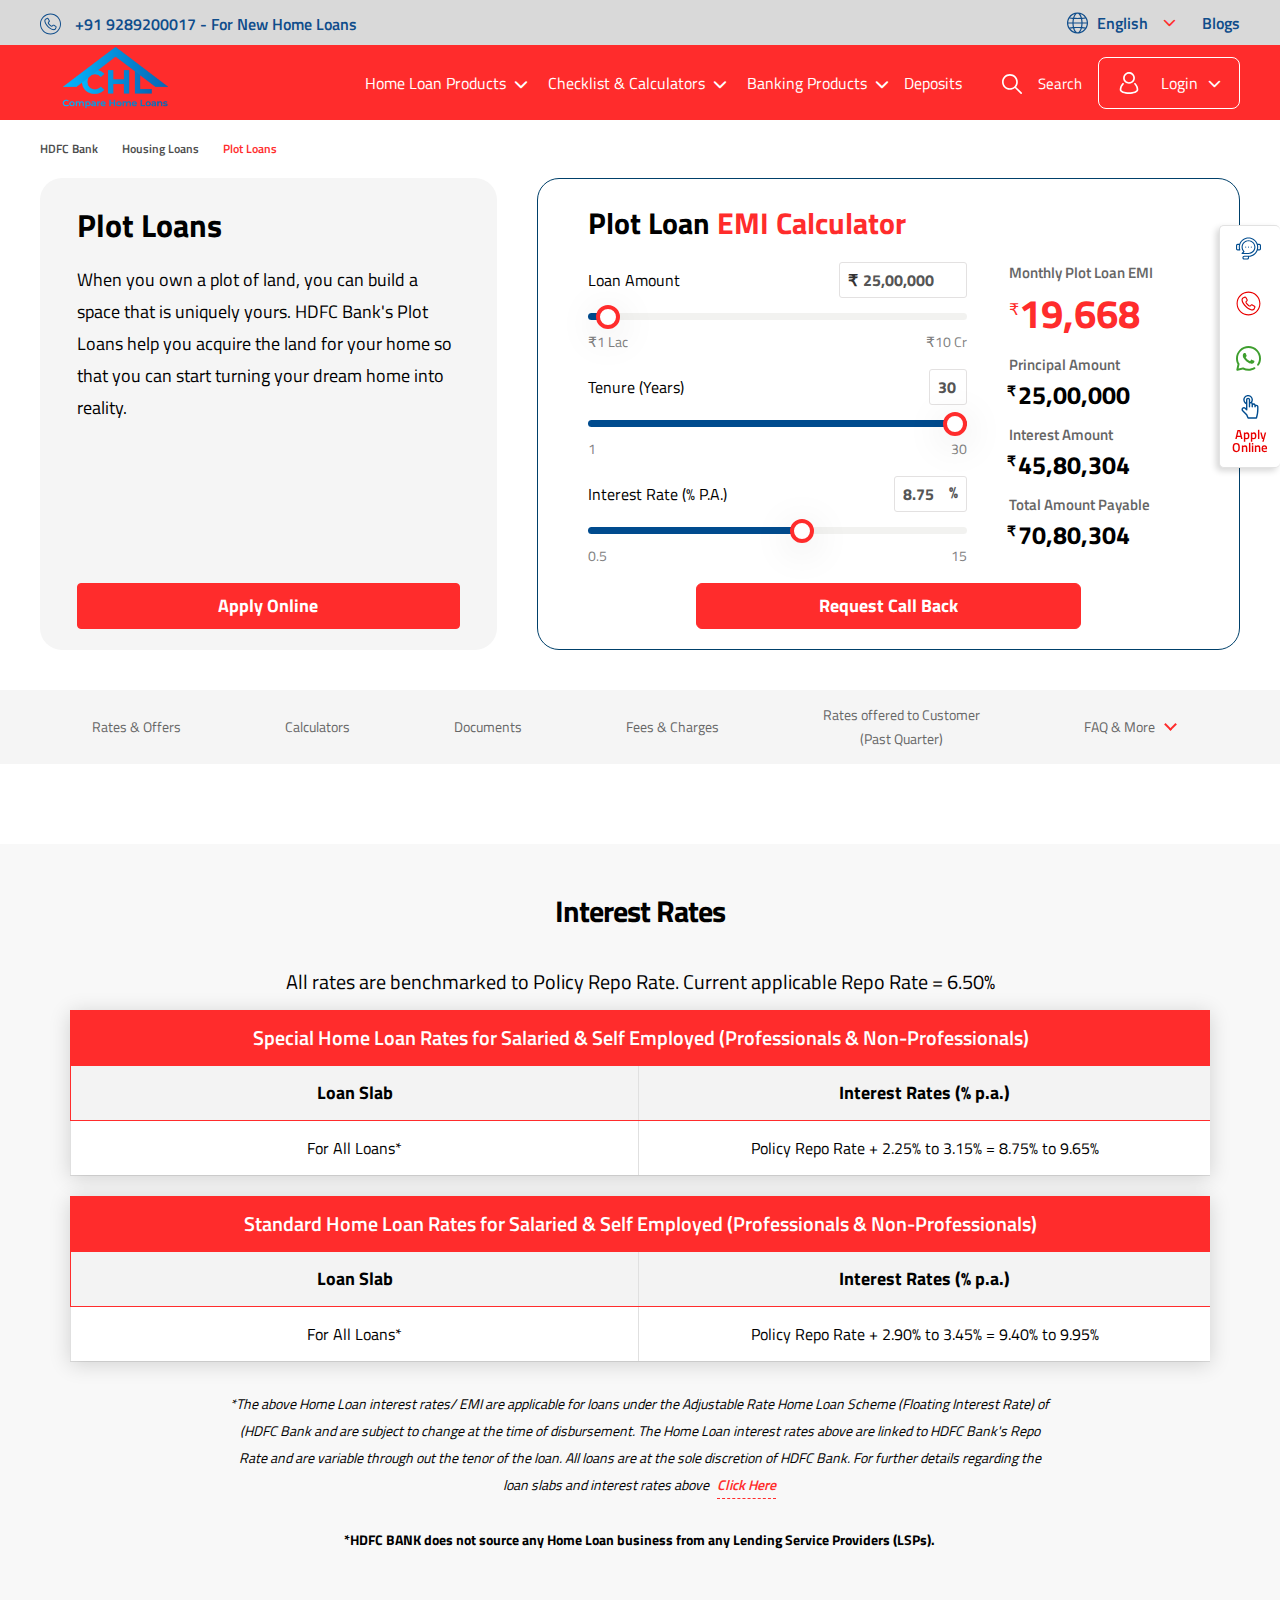
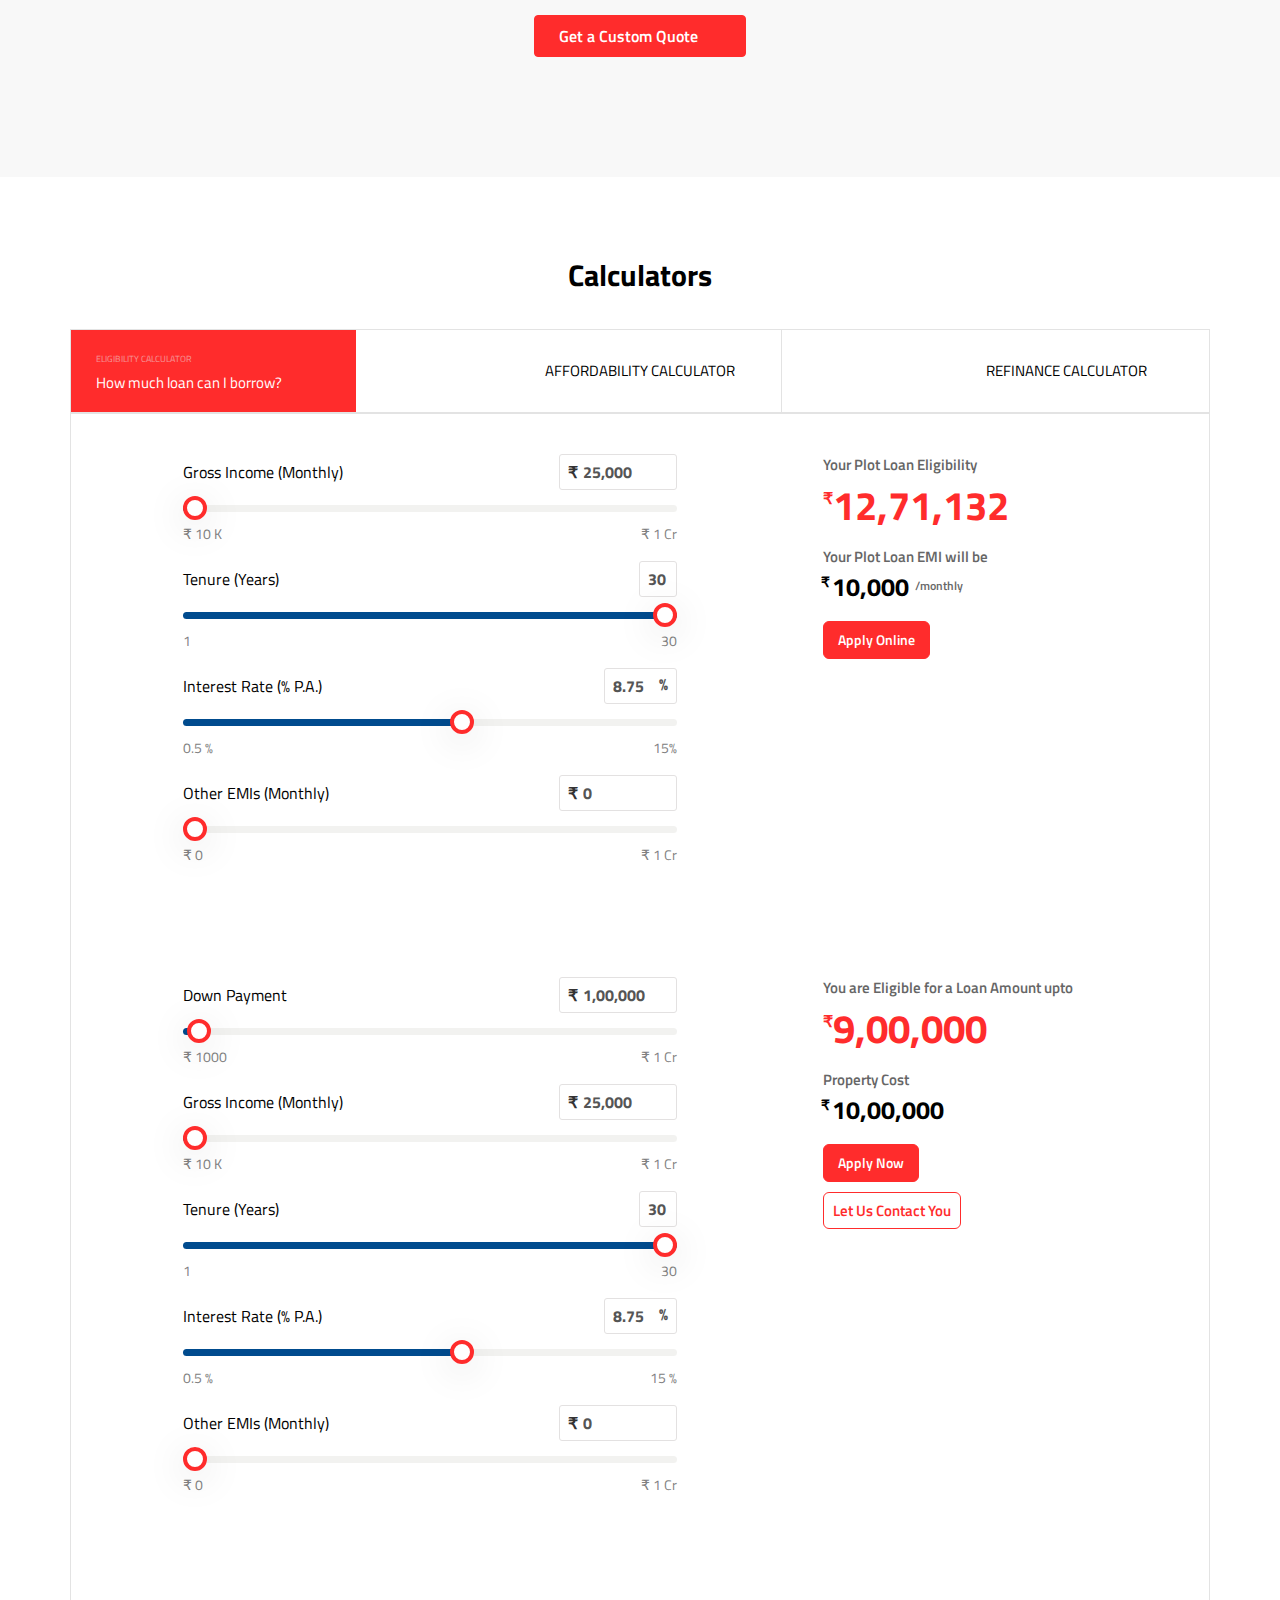
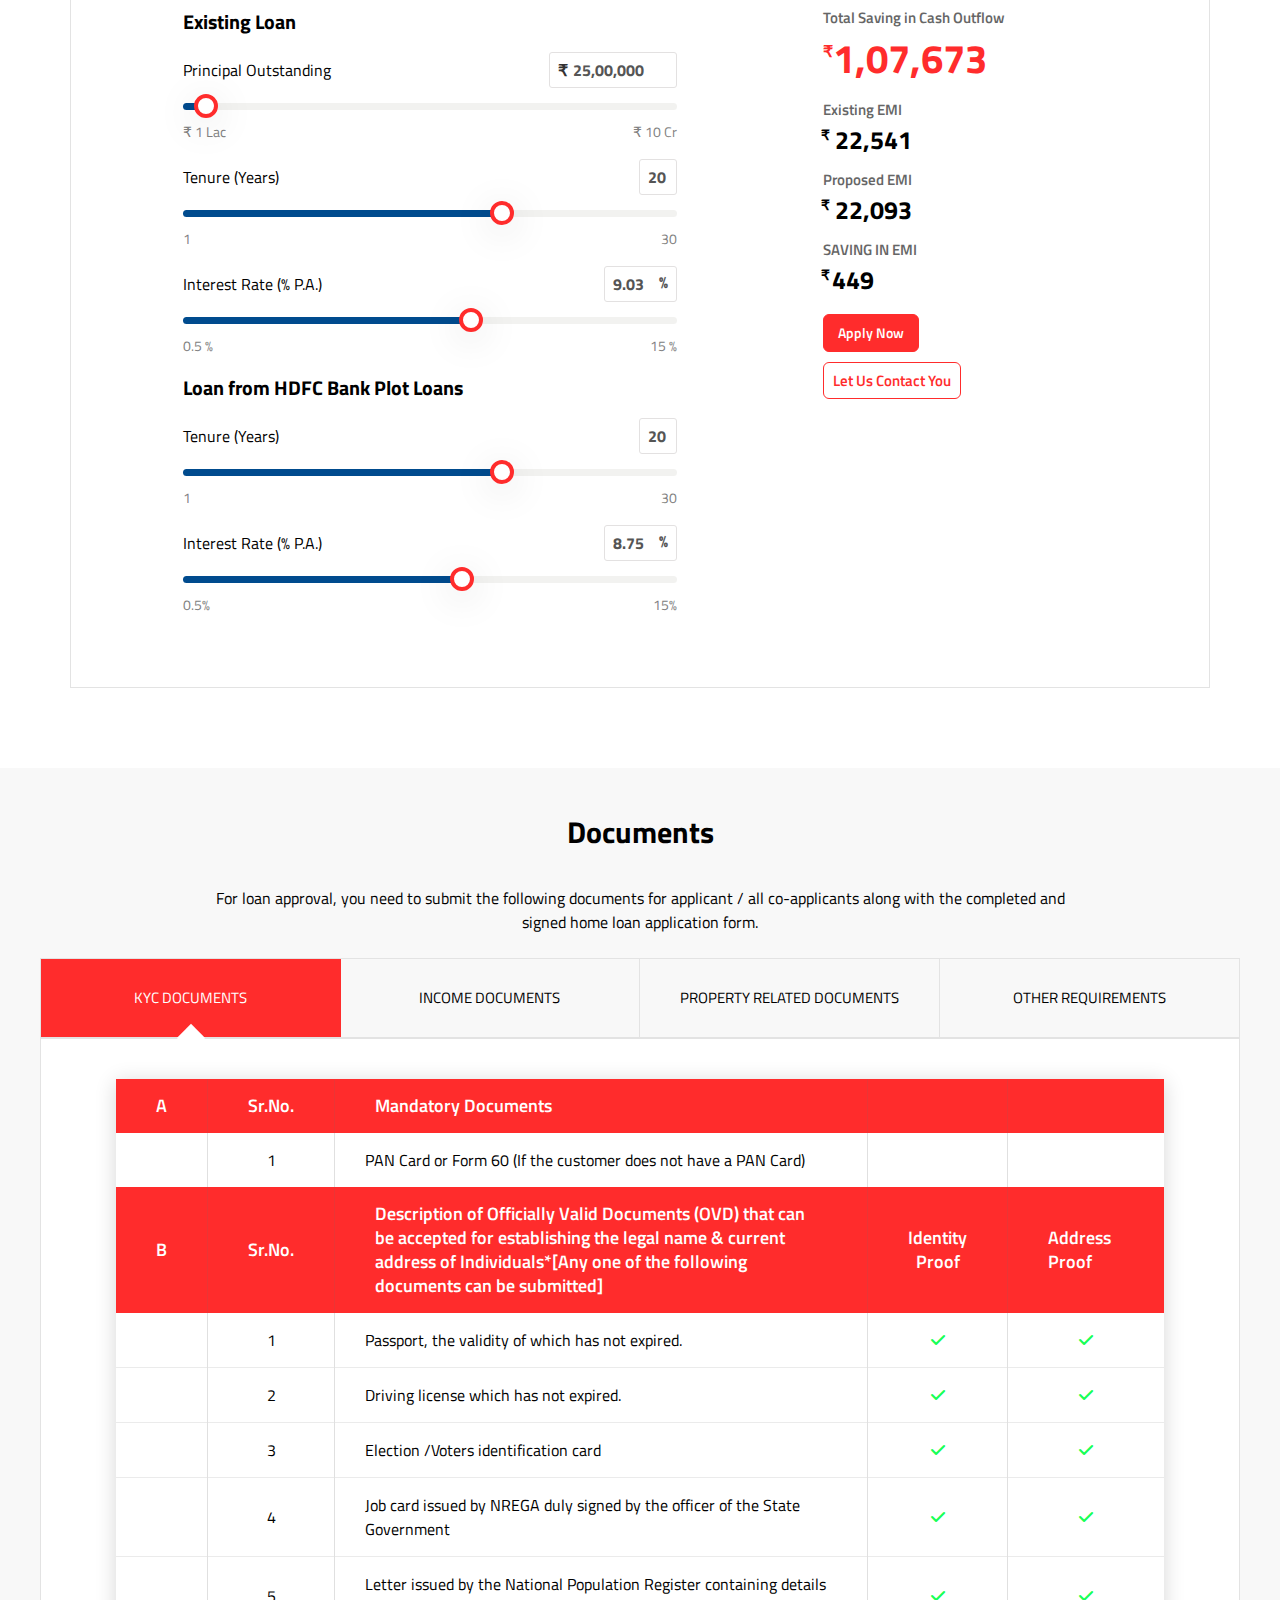
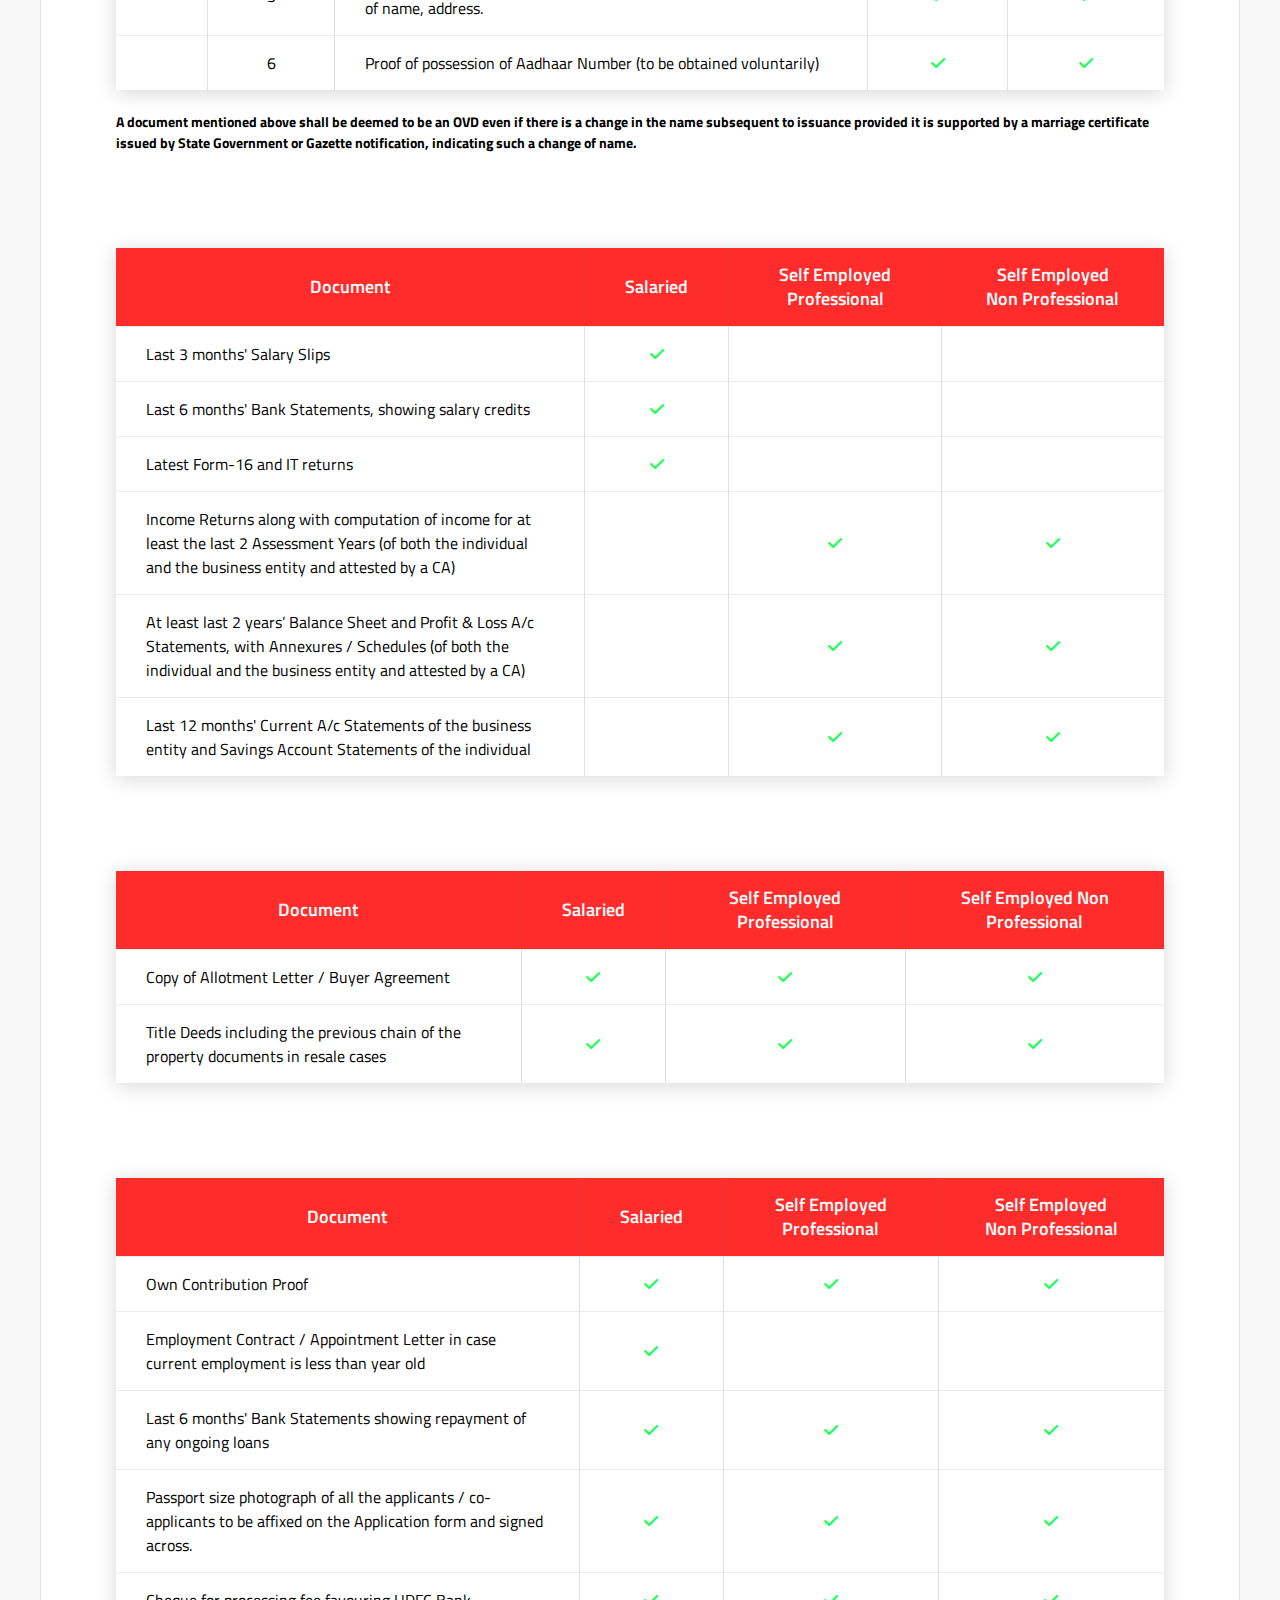
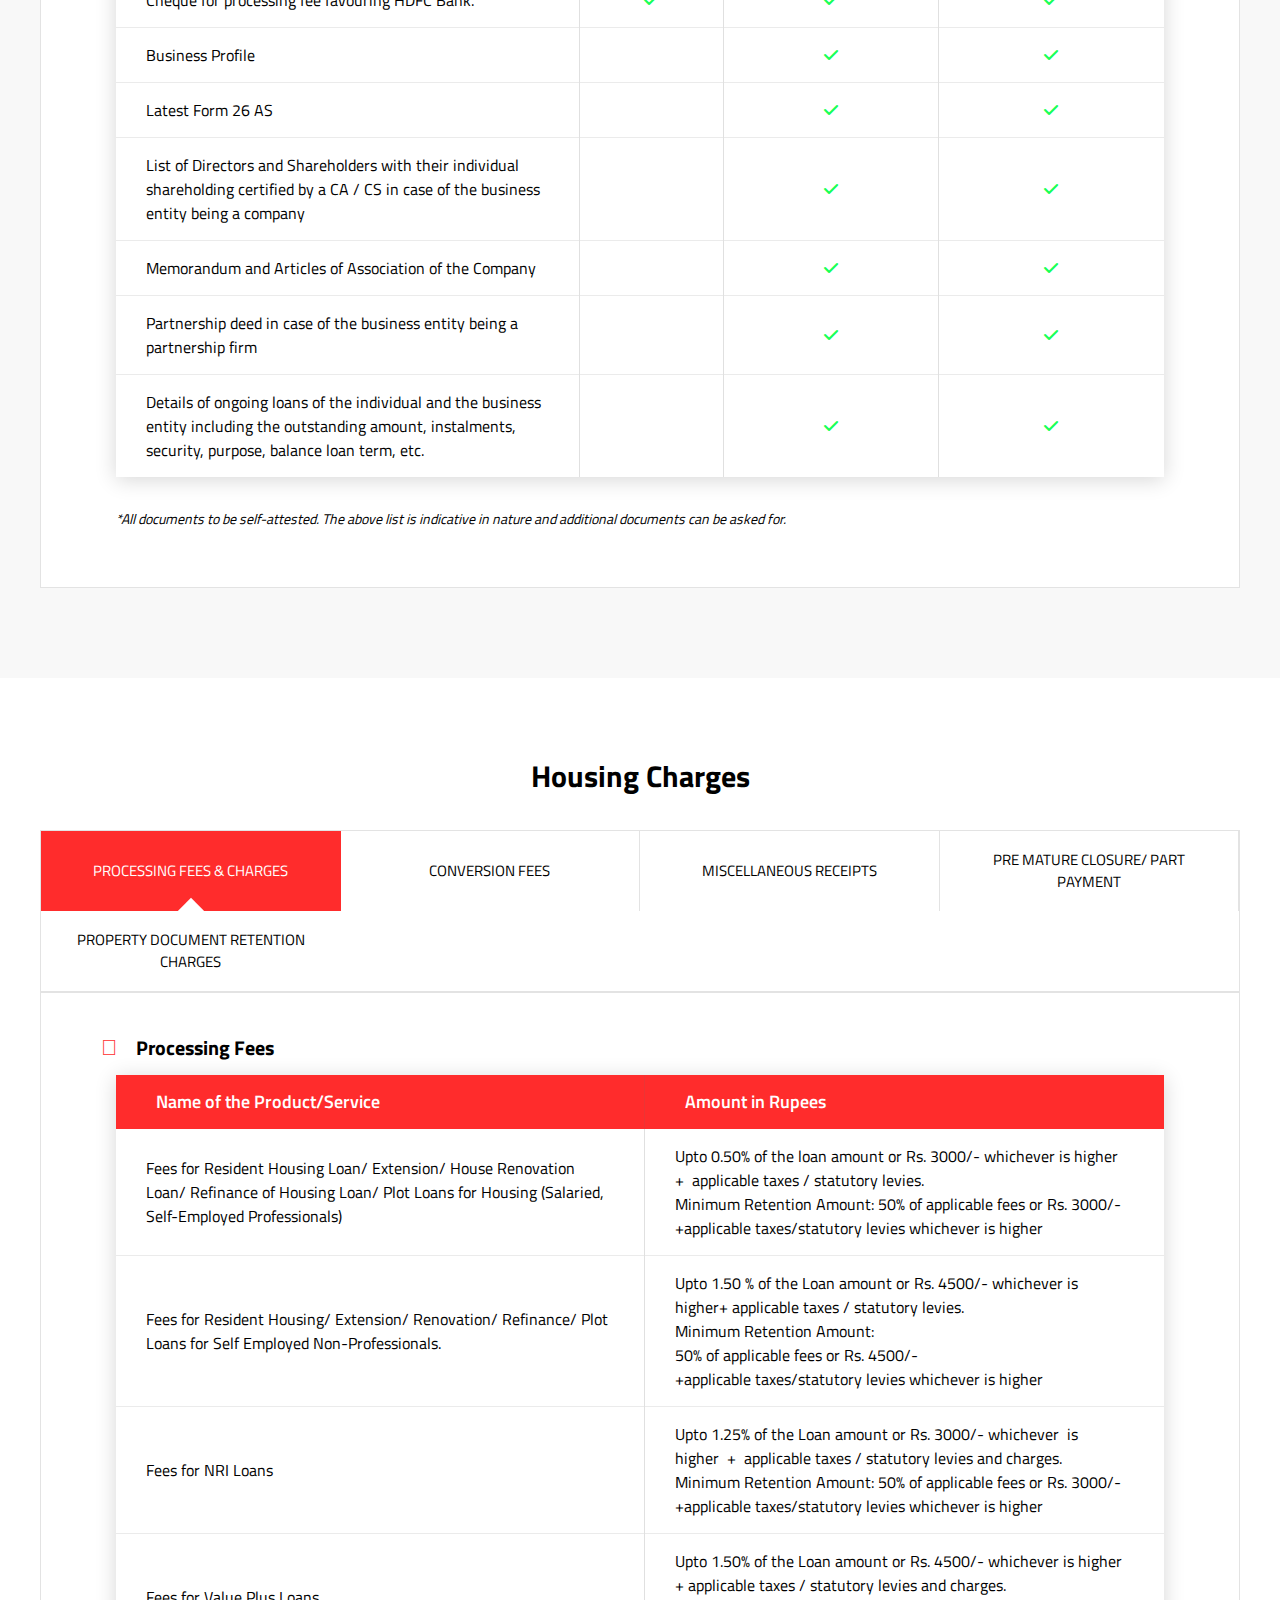
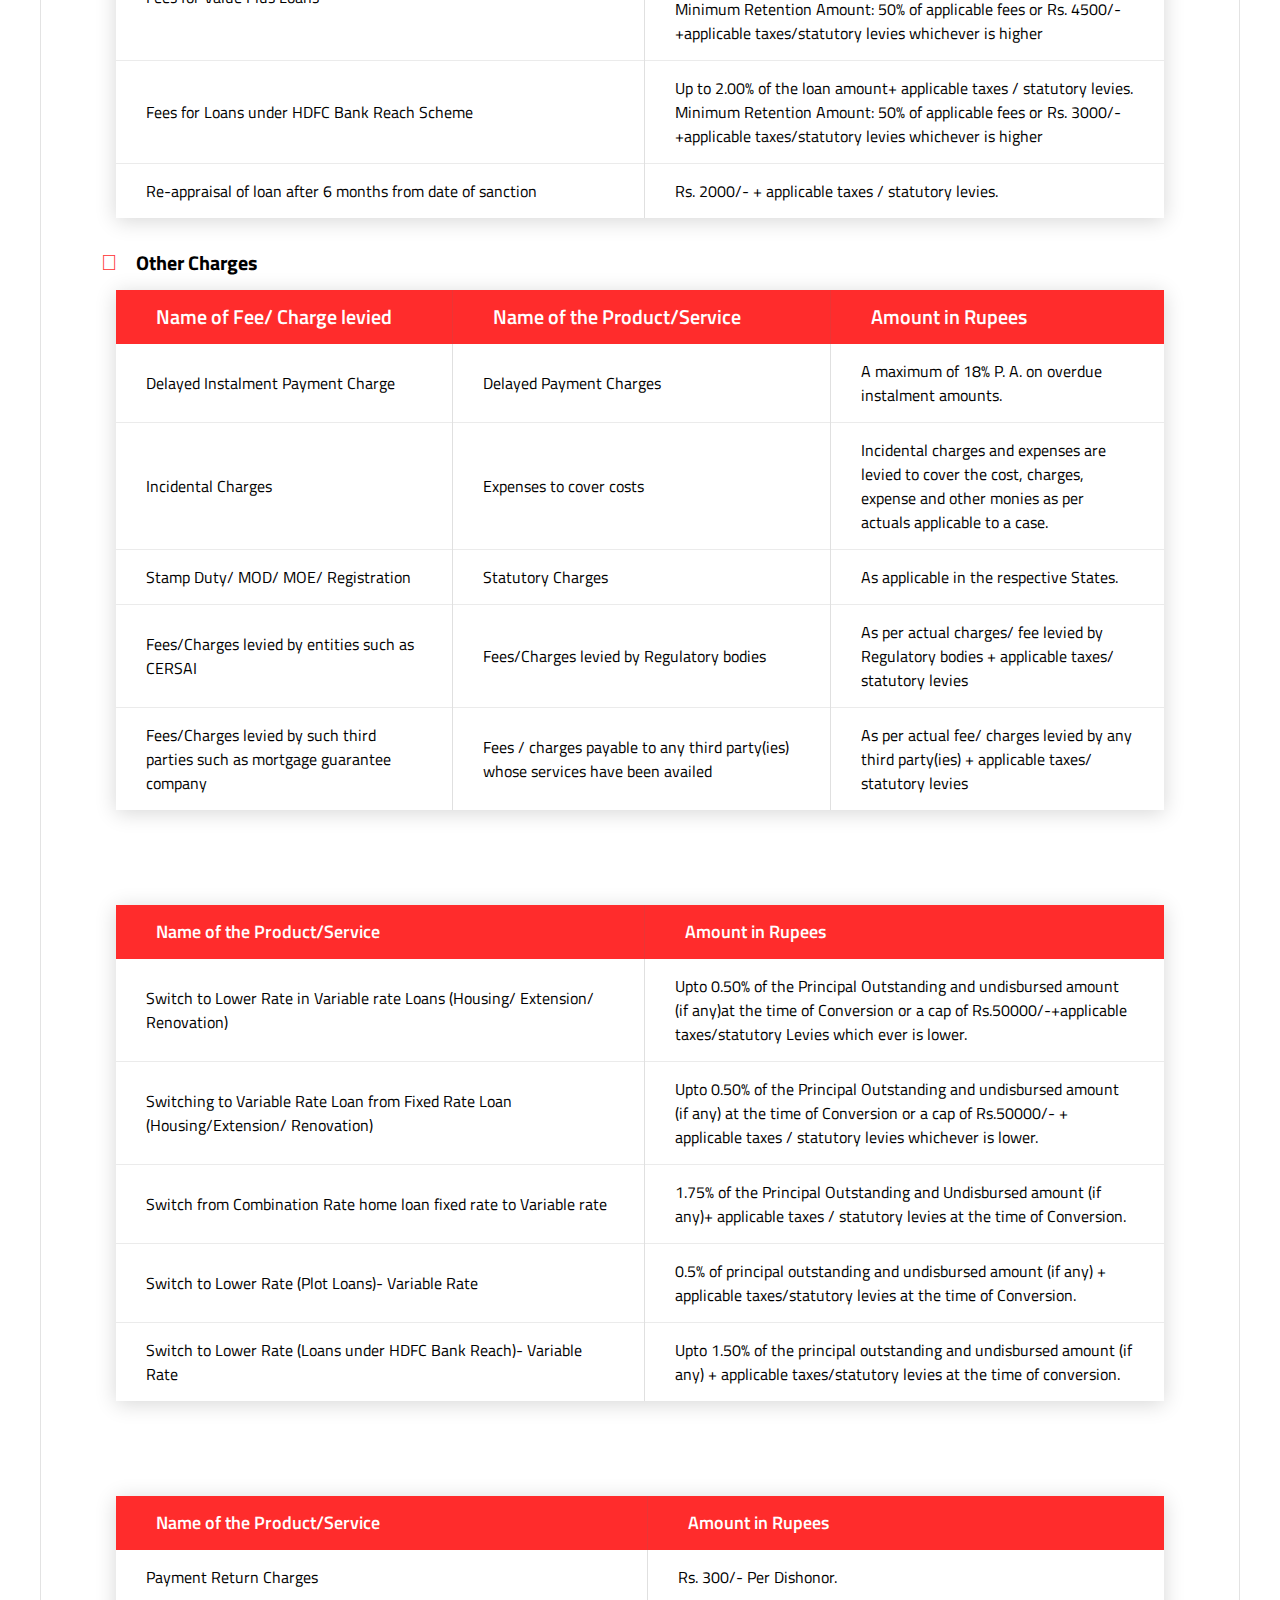
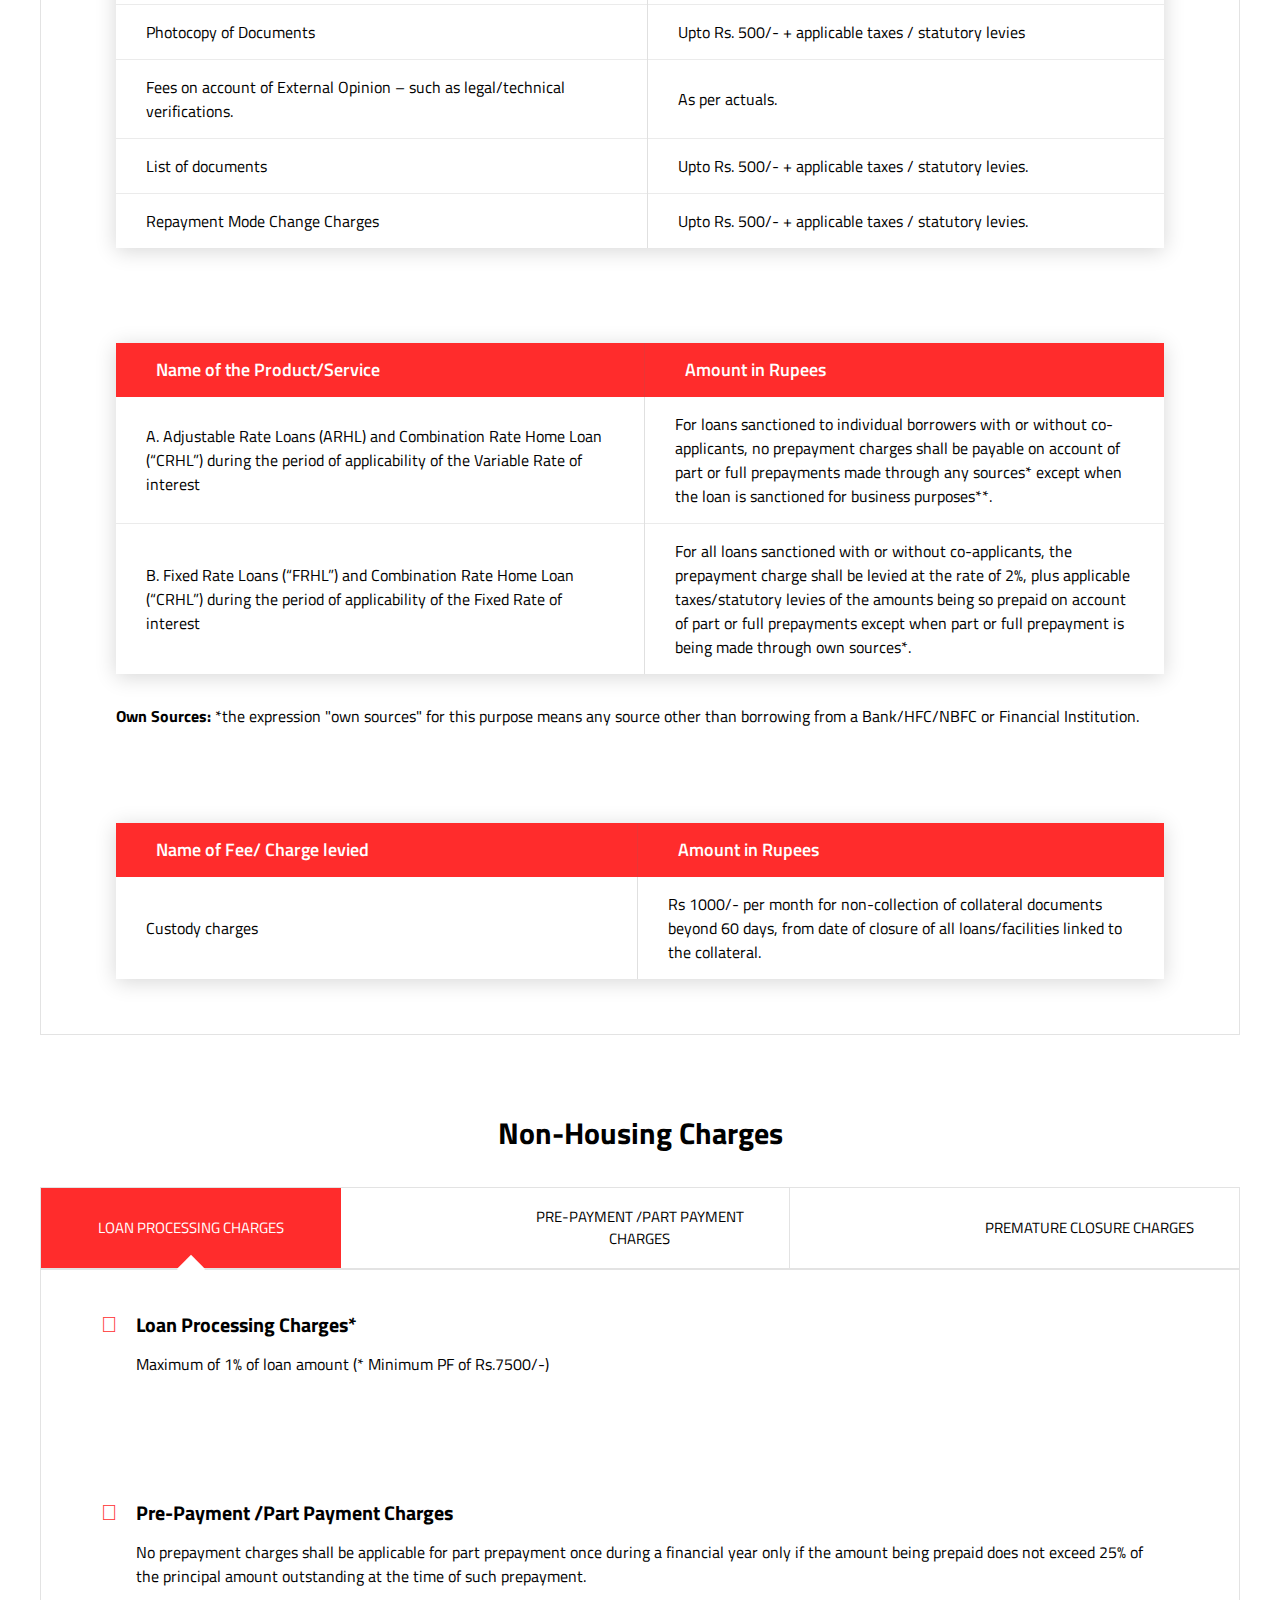
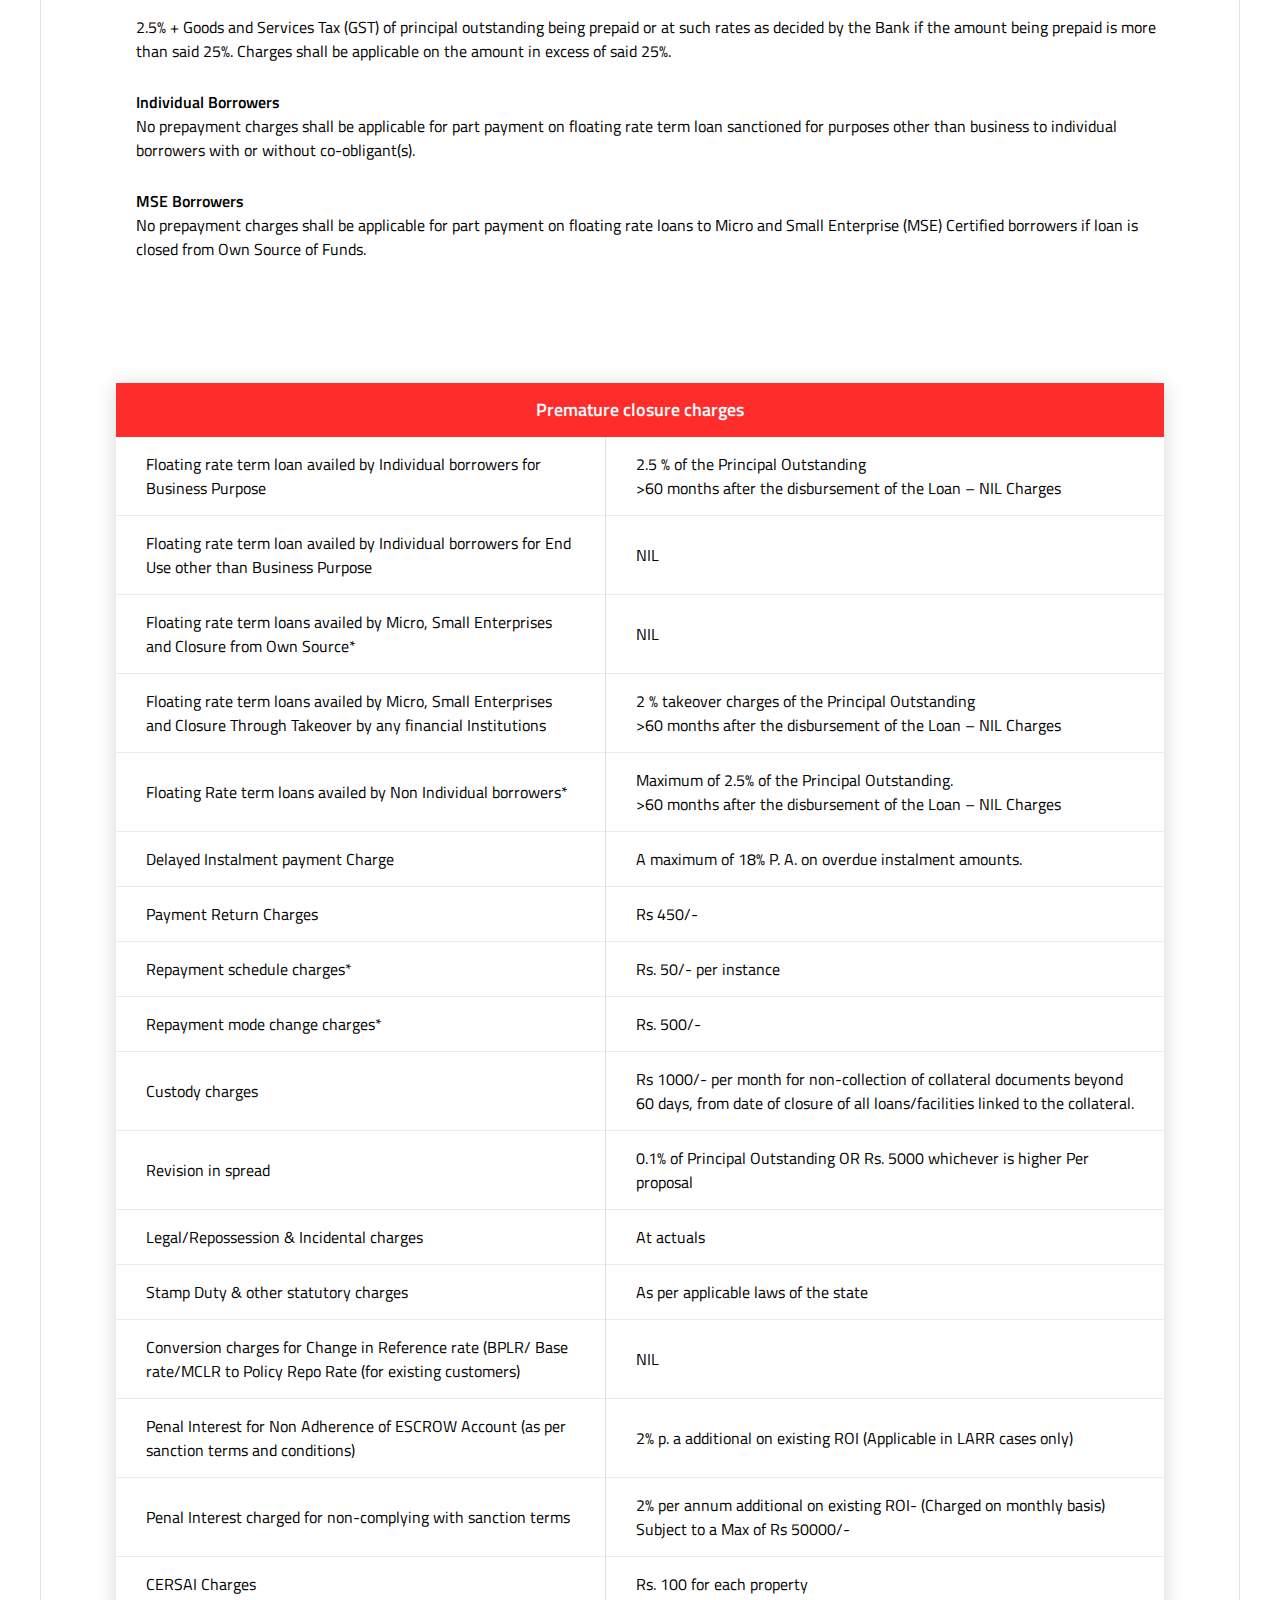
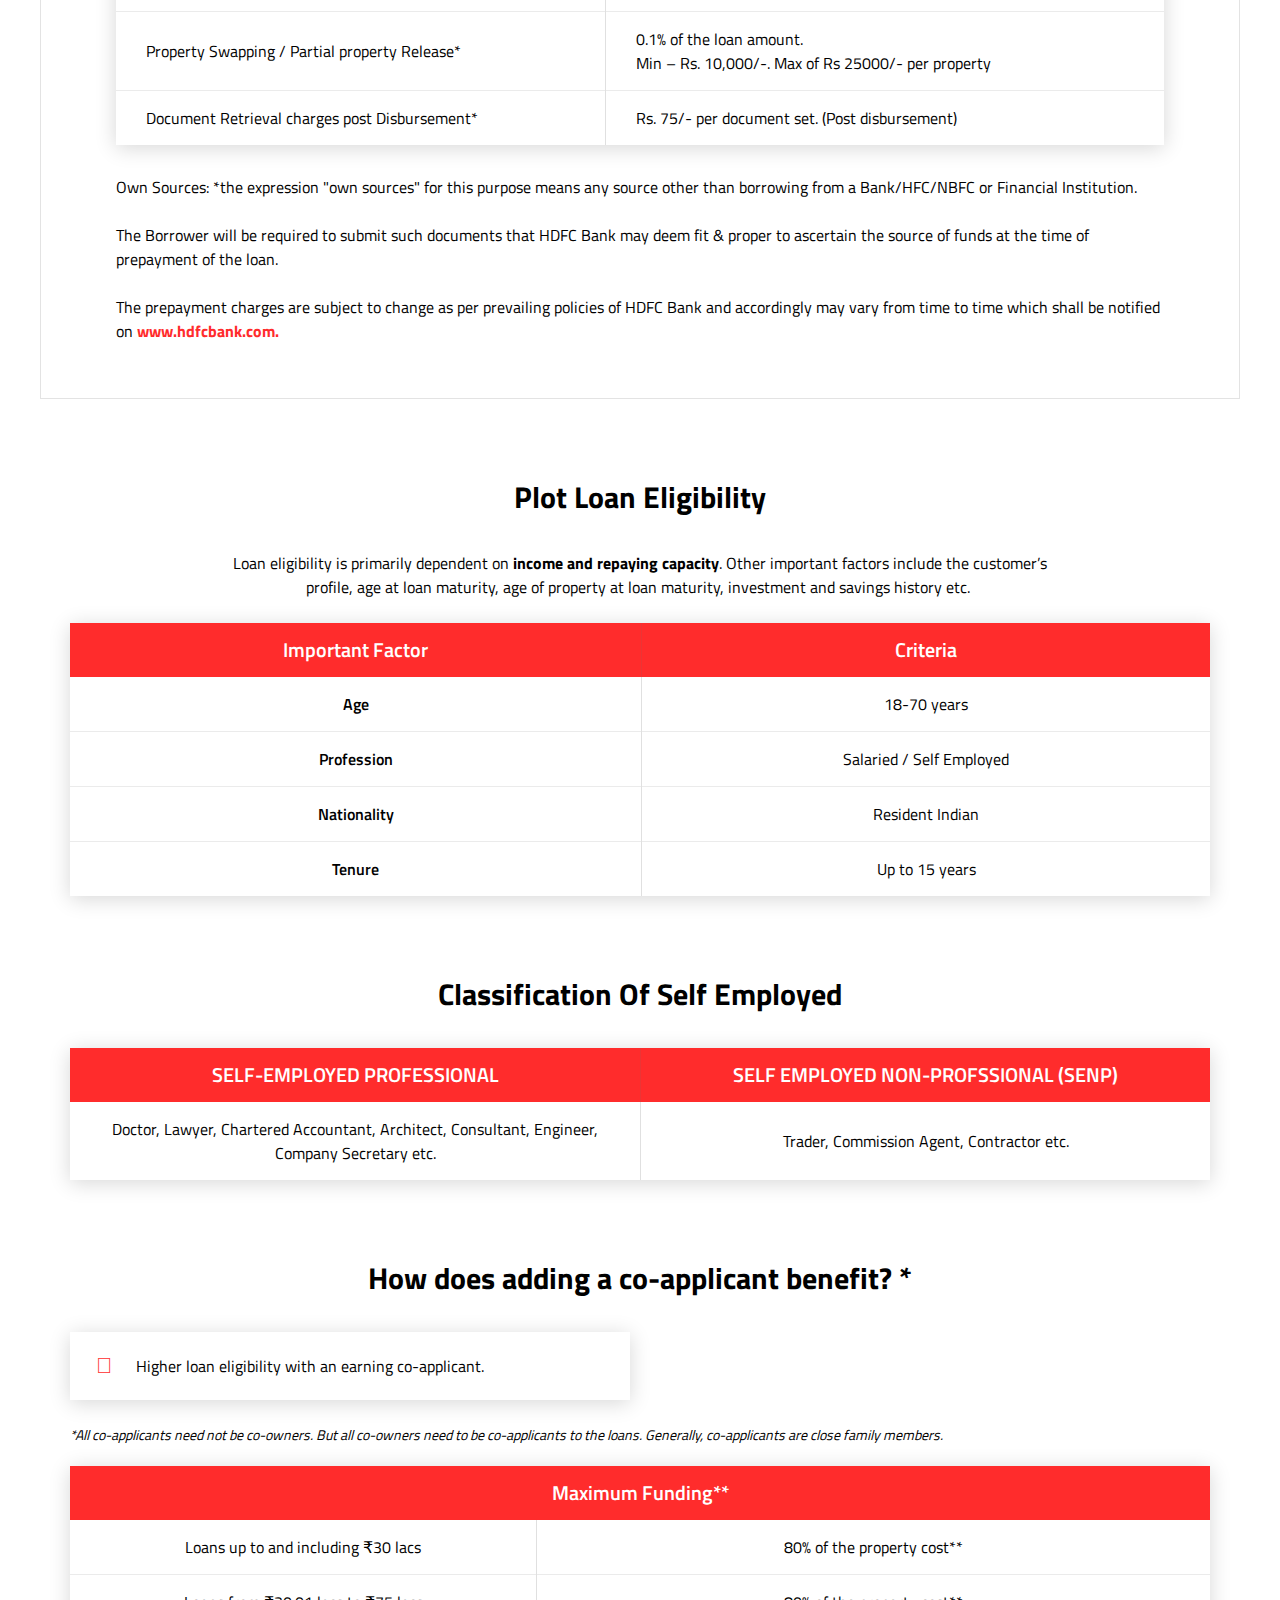
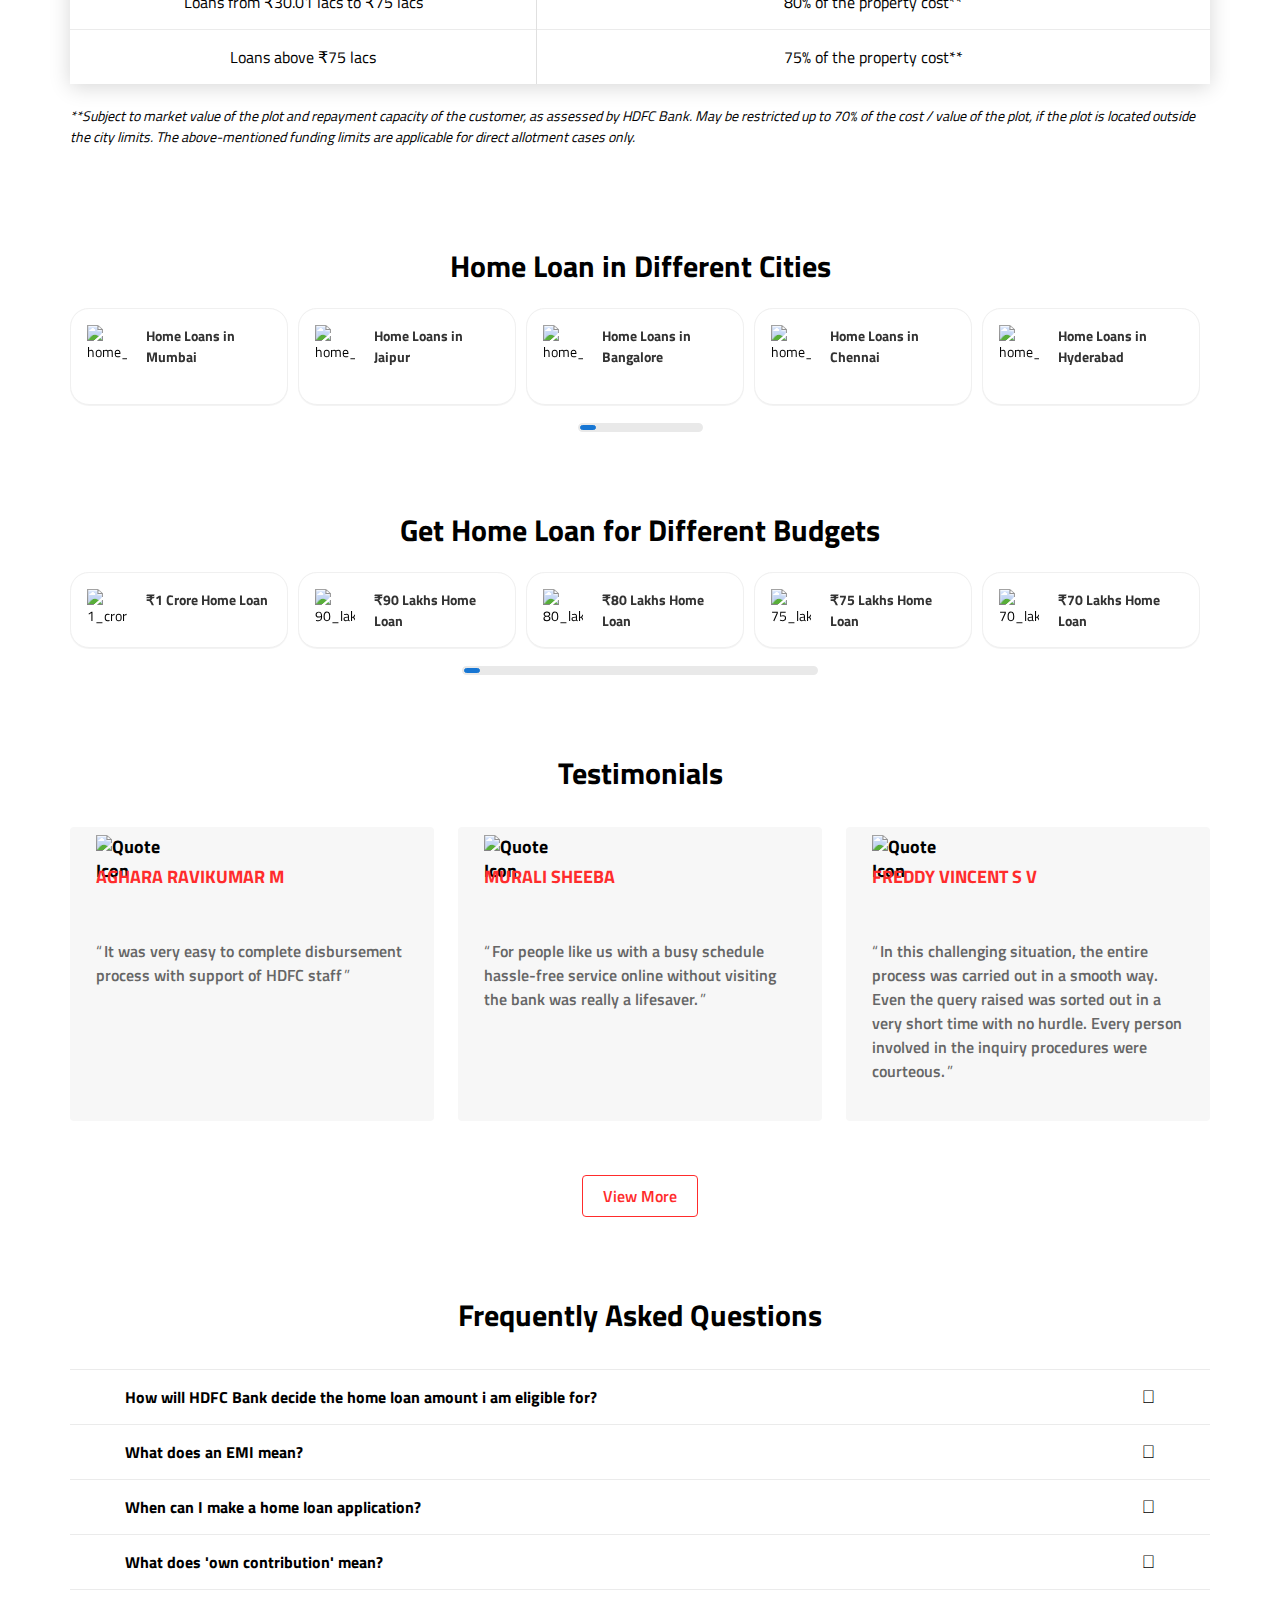
==== commit dbf434dd: "Logo Added" ====
--- a/plot-loan/index.html
+++ b/plot-loan/index.html
@@ -386,7 +386,7 @@
                    </div>
                   </div>
                   <div class="image-text header-logo">
-                   <div class="cmp-image-text"><a href="#"> <img class="no-lazyload cmp-image__image_text" width="25" height="25" data-src="../plot-loan/images/hdfc-bank-logo.svg" src="../plot-loan/images/hdfc-bank-logo.svg"> <span></span> </a>
+                   <div class="cmp-image-text"><a href="#"> <img class="no-lazyload cmp-image__image_text" width="25" height="25" data-src=".././plot-loan/images/campare-home-loans-logo.png" src=".././plot-loan/images/campare-home-loans-logo.png"> <span></span> </a>
                    </div>
                   </div>
                  </div>
@@ -3396,7 +3396,7 @@
            <footer class="footer">
             <div class="footerWrapper">
              <div class="boxContainer">
-              <div class="footerSection footerTop"><img src="../plot-loan/images/hdfc-bank-logo.svg" alt="footer-logo" class="logoInFooter" width="25" height="25" loading="lazy">
+              <div class="footerSection footerTop"><img src="images/campare-home-loans-logo.png" alt="footer-logo" class="logoInFooter" width="25" height="25" loading="lazy">
                <div class="mainRedirectSection">
                 <div class="wrapLists ">
                  <ul class="boldHead accordion">
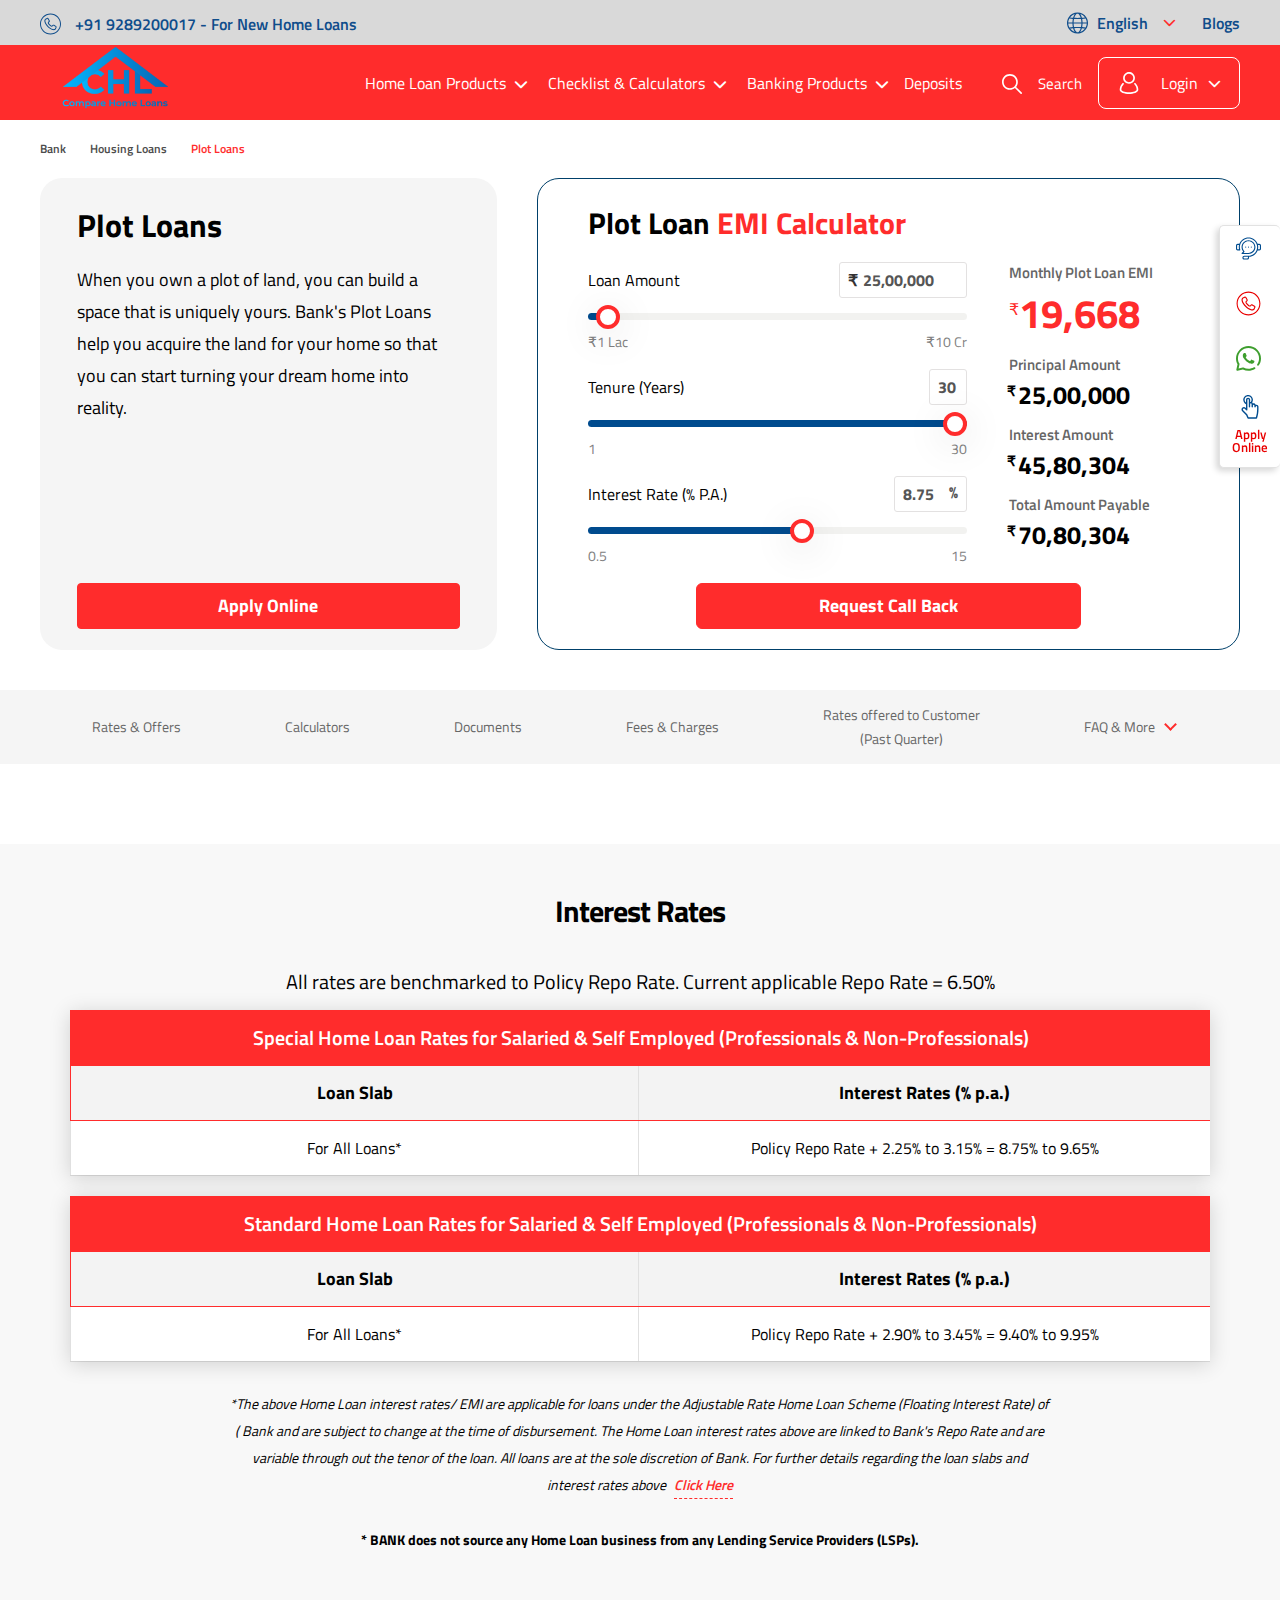
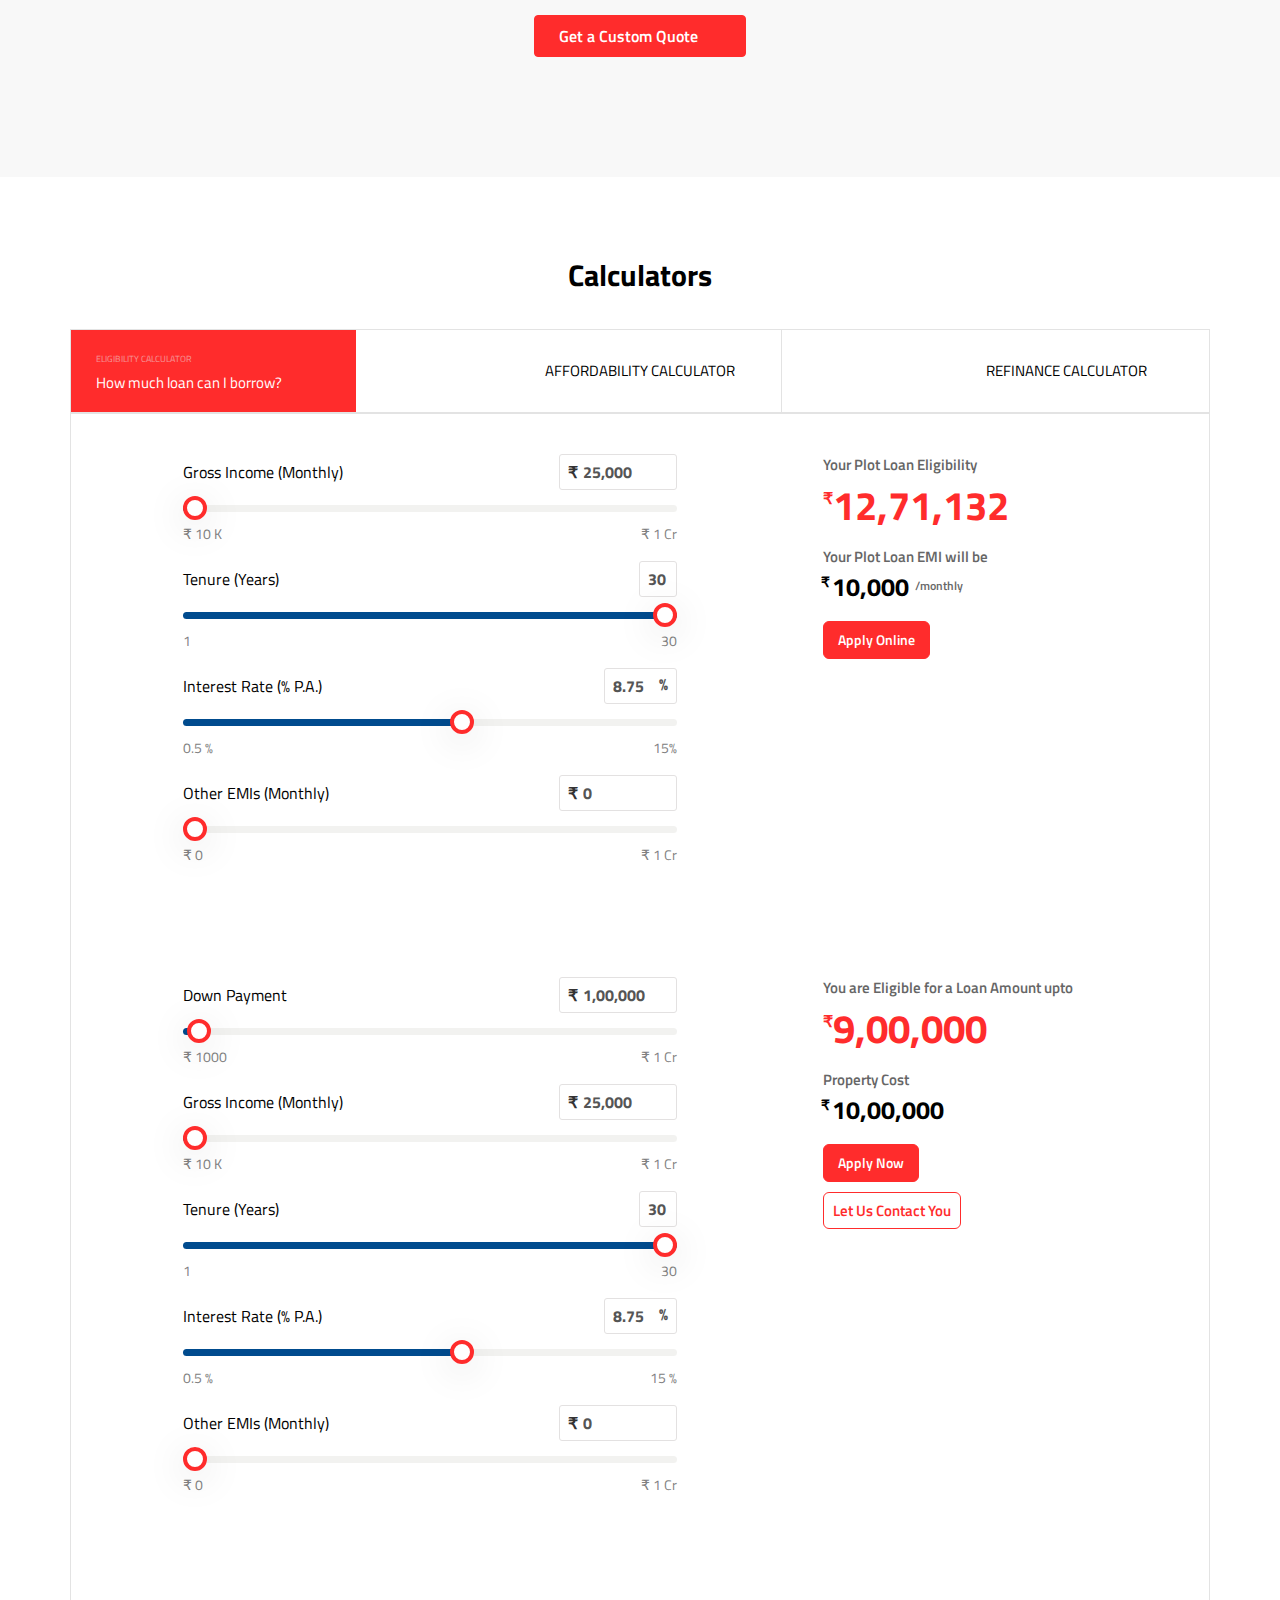
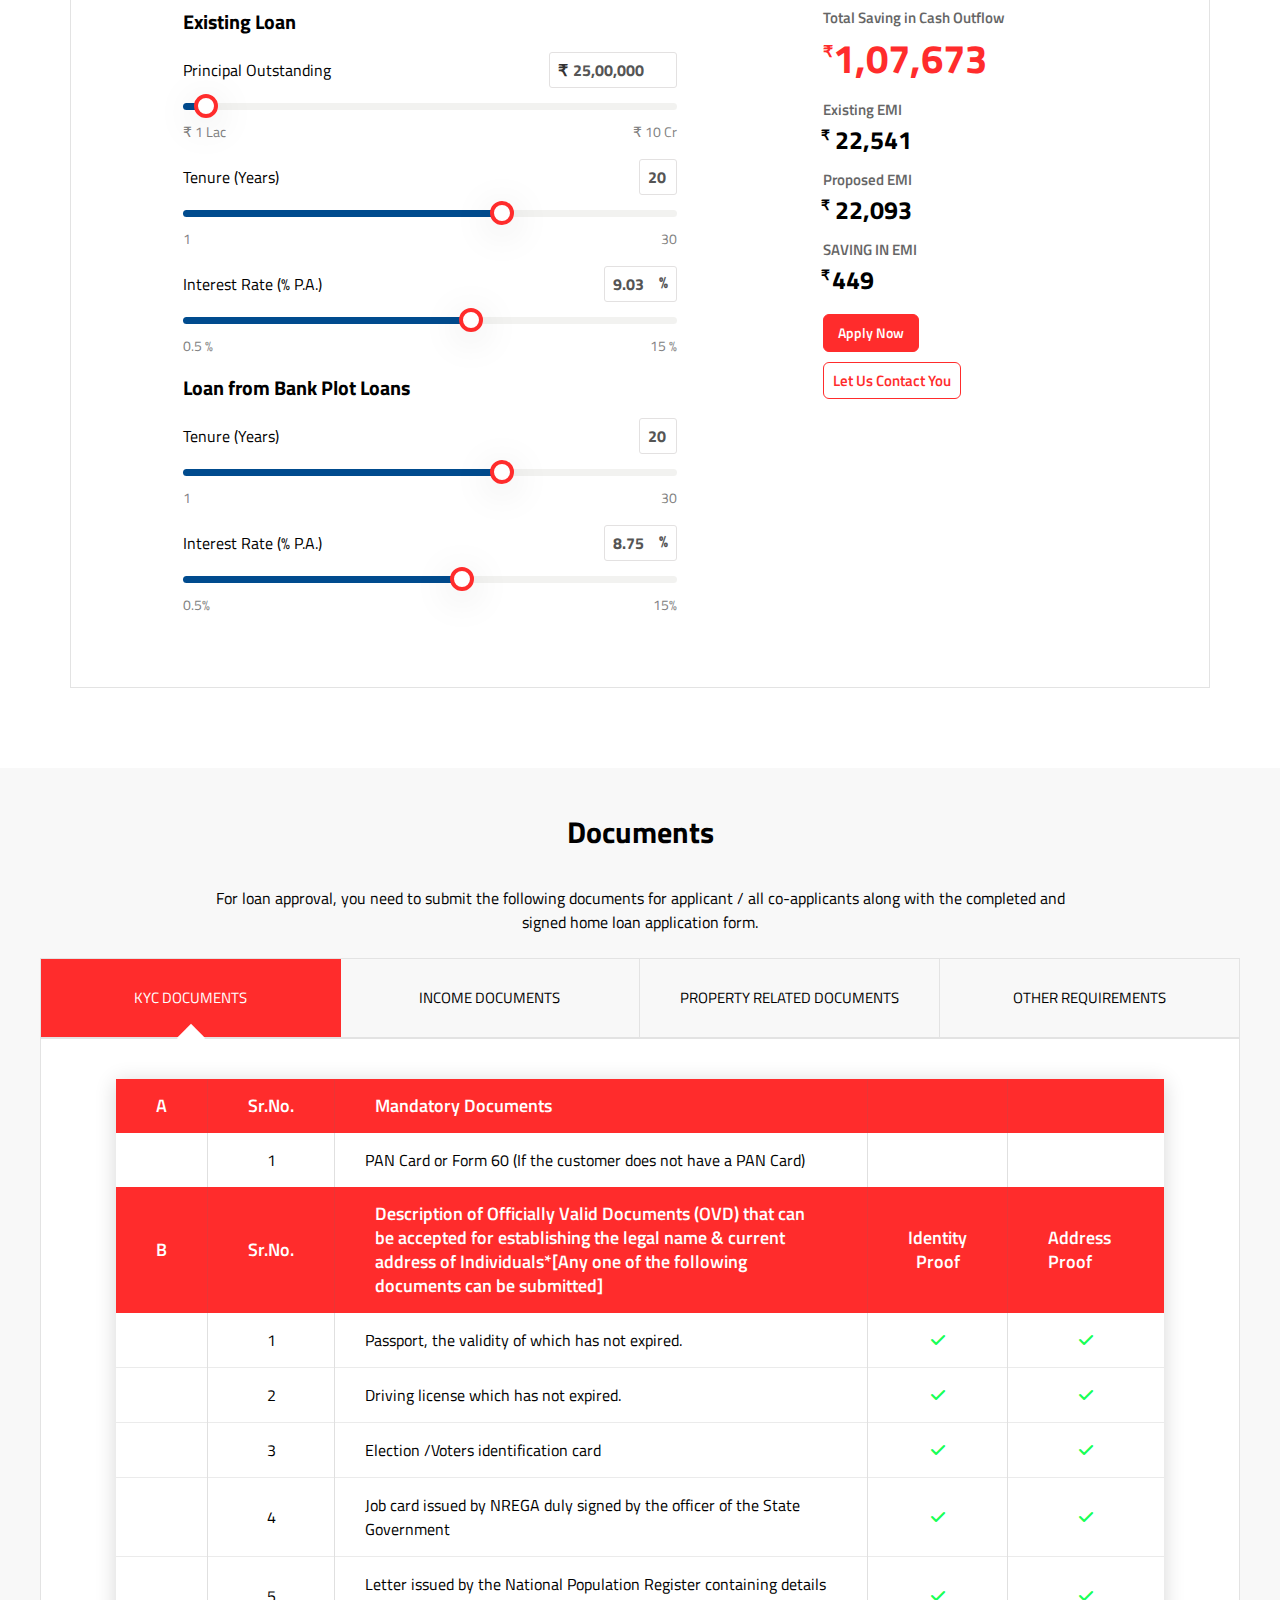
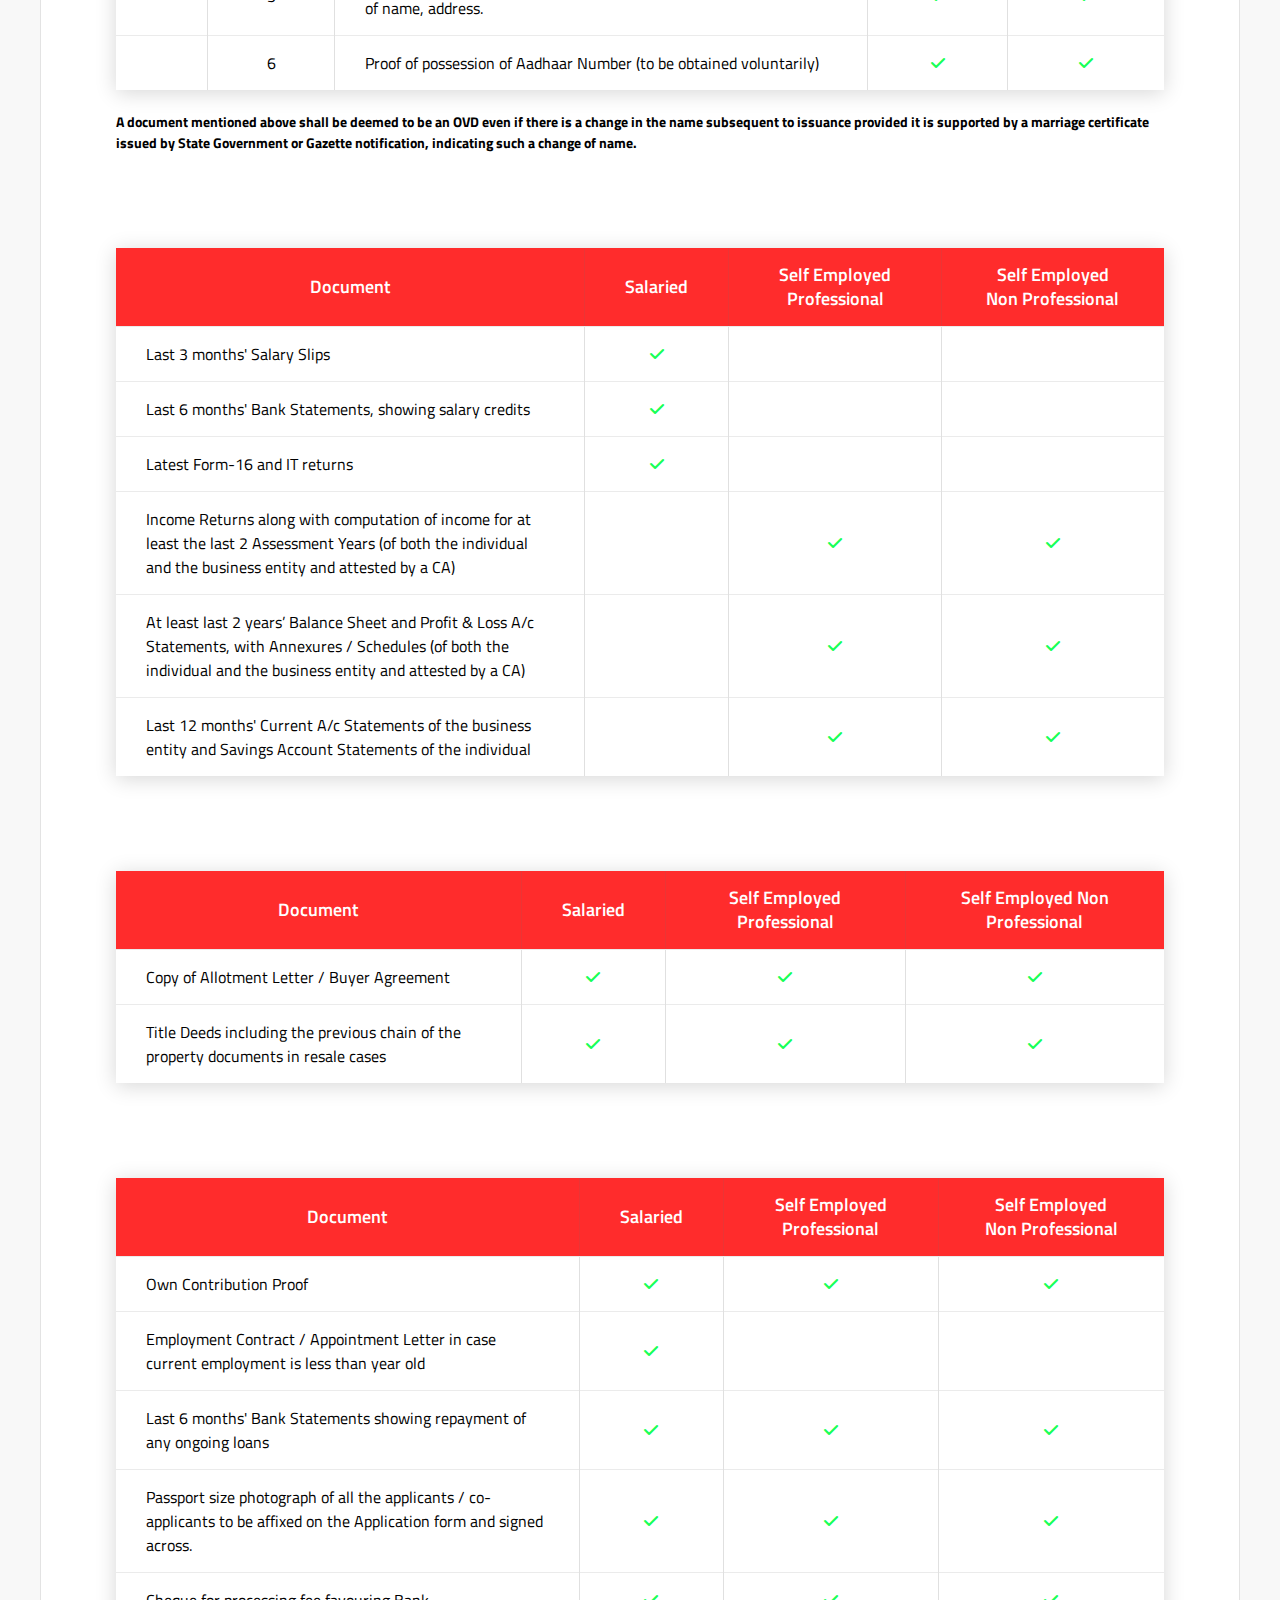
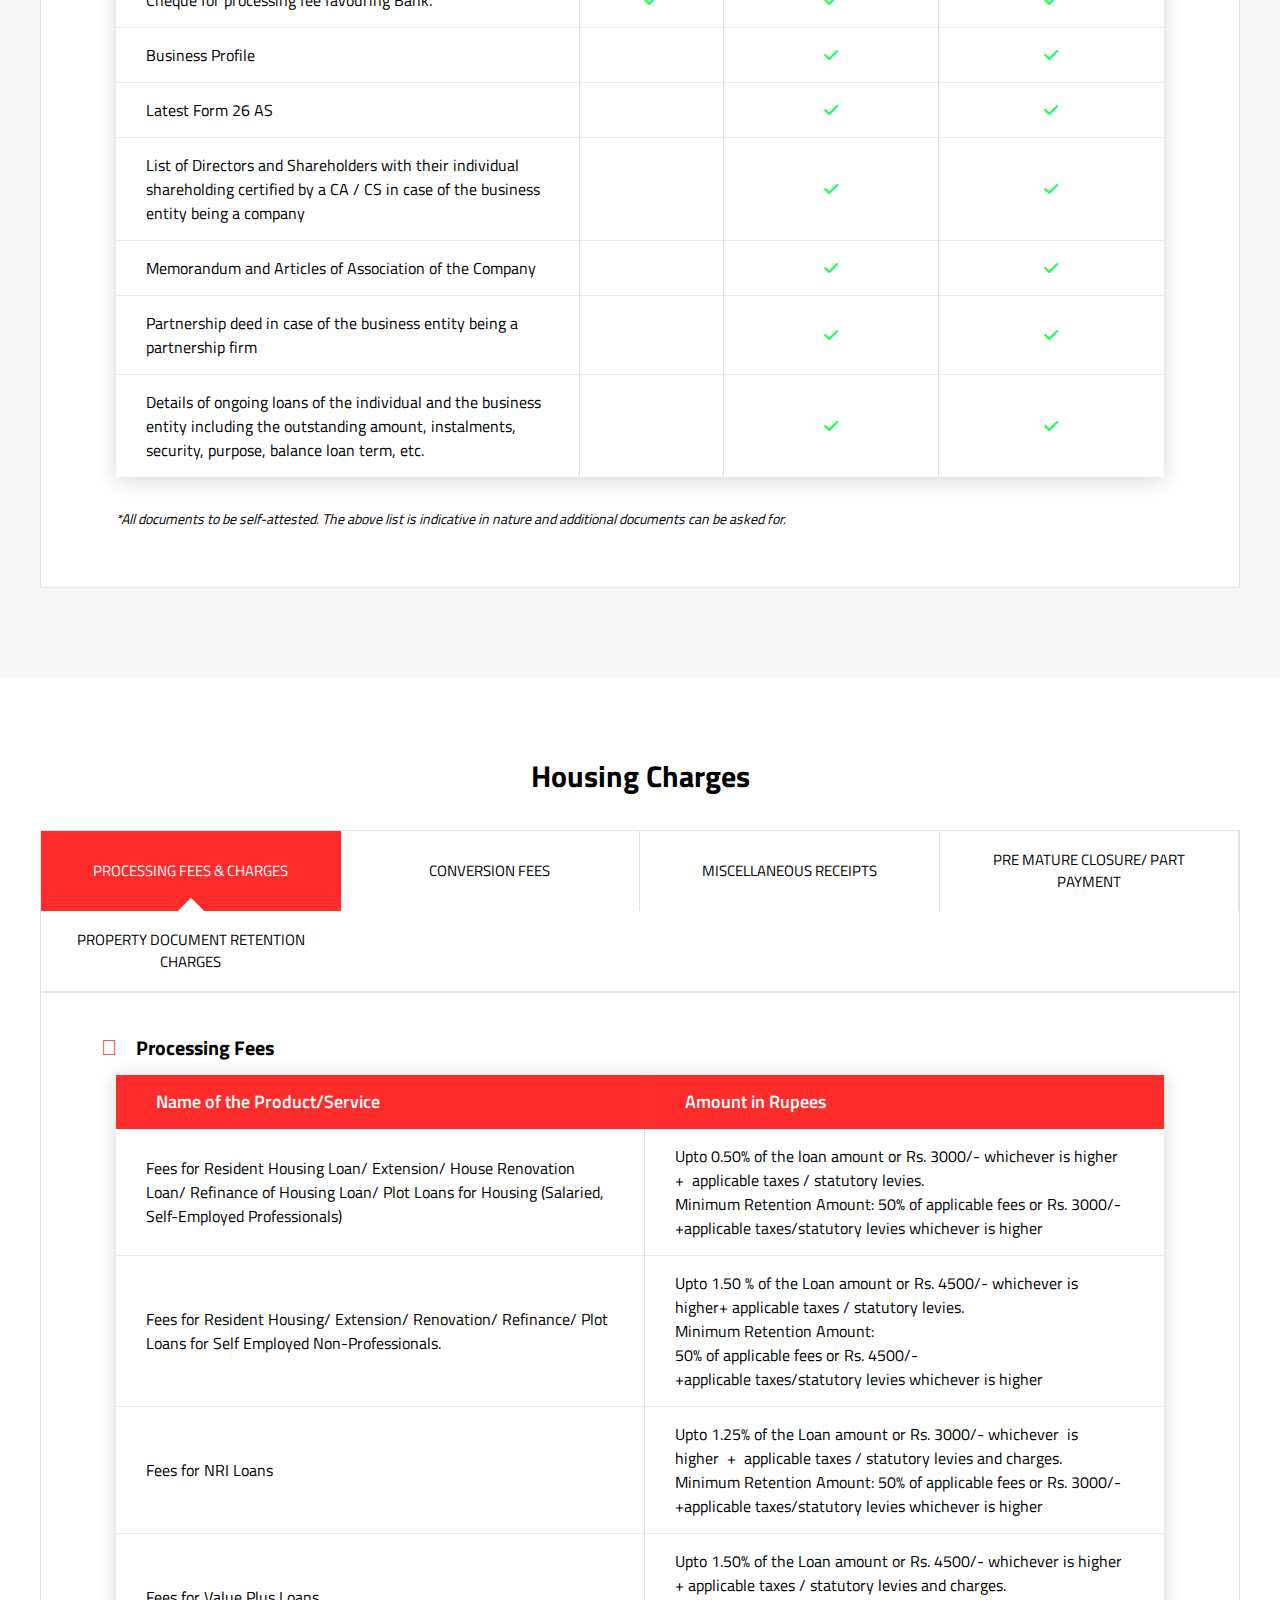
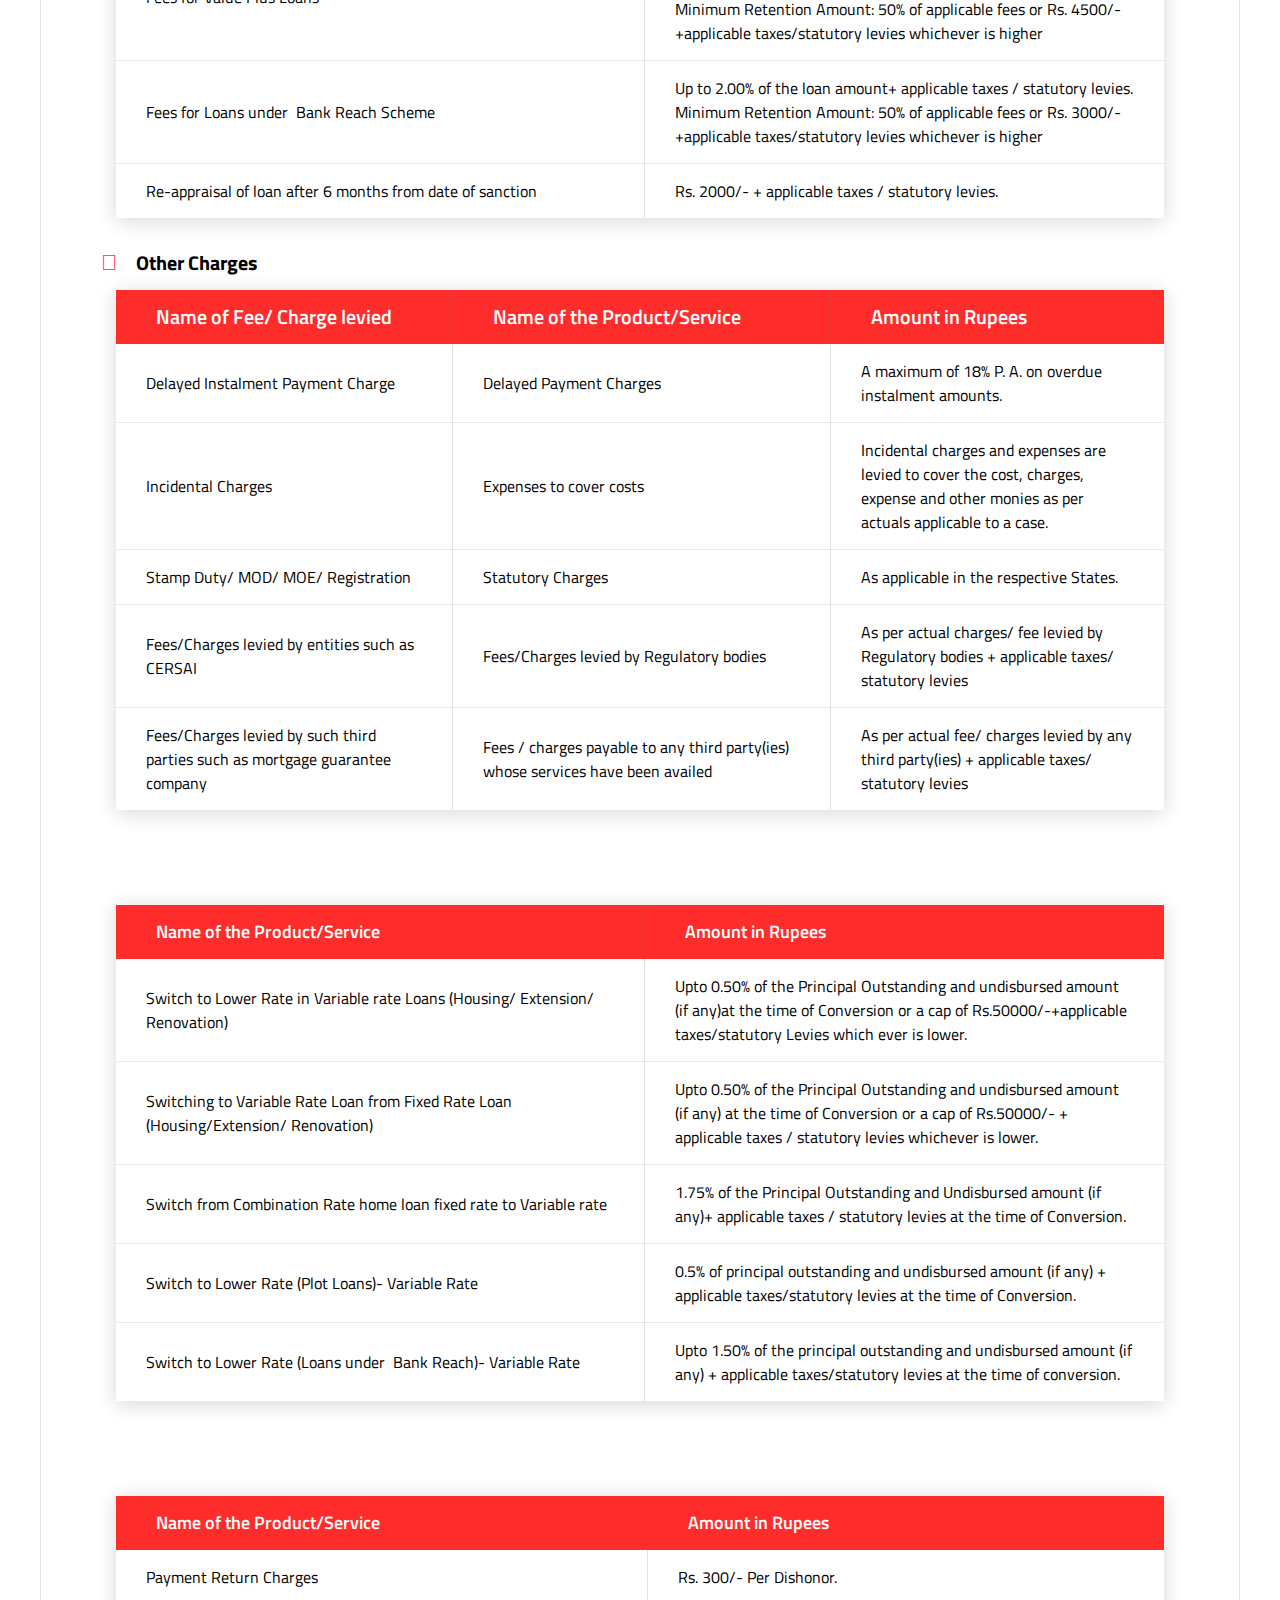
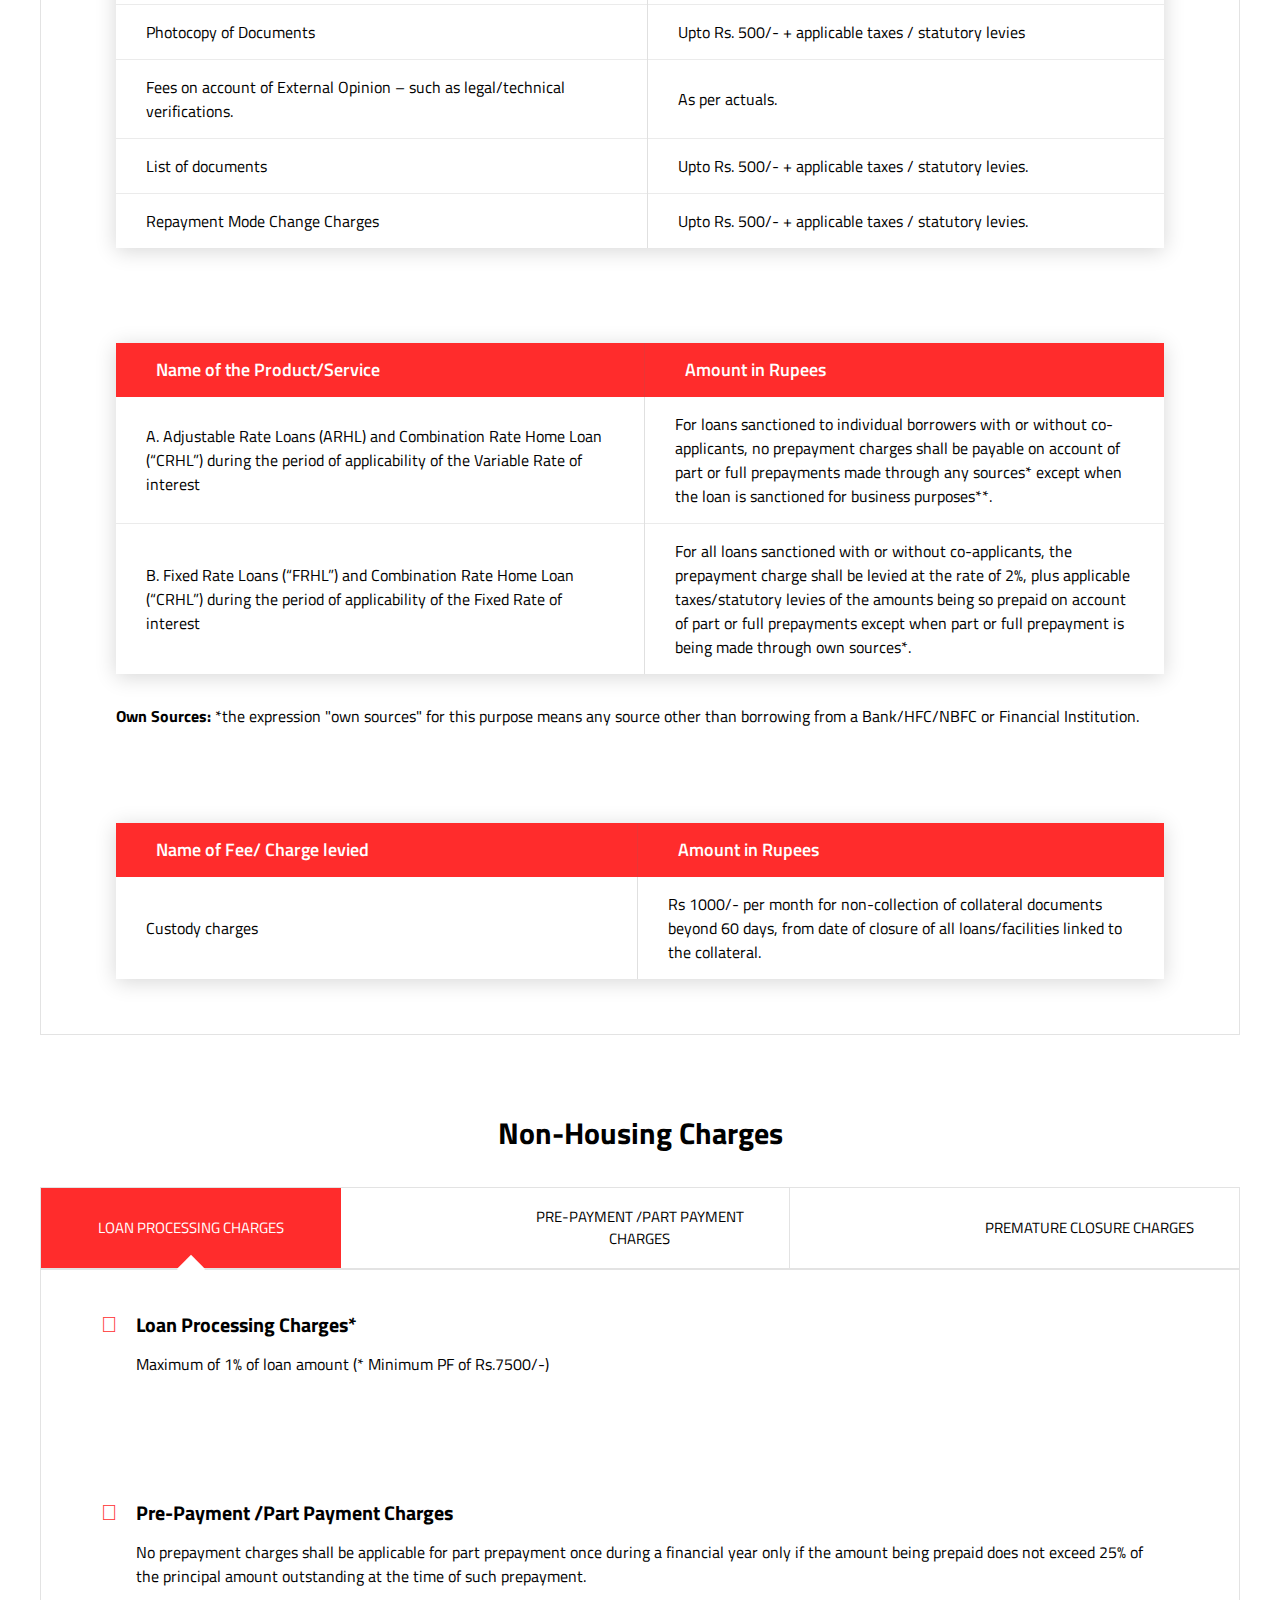
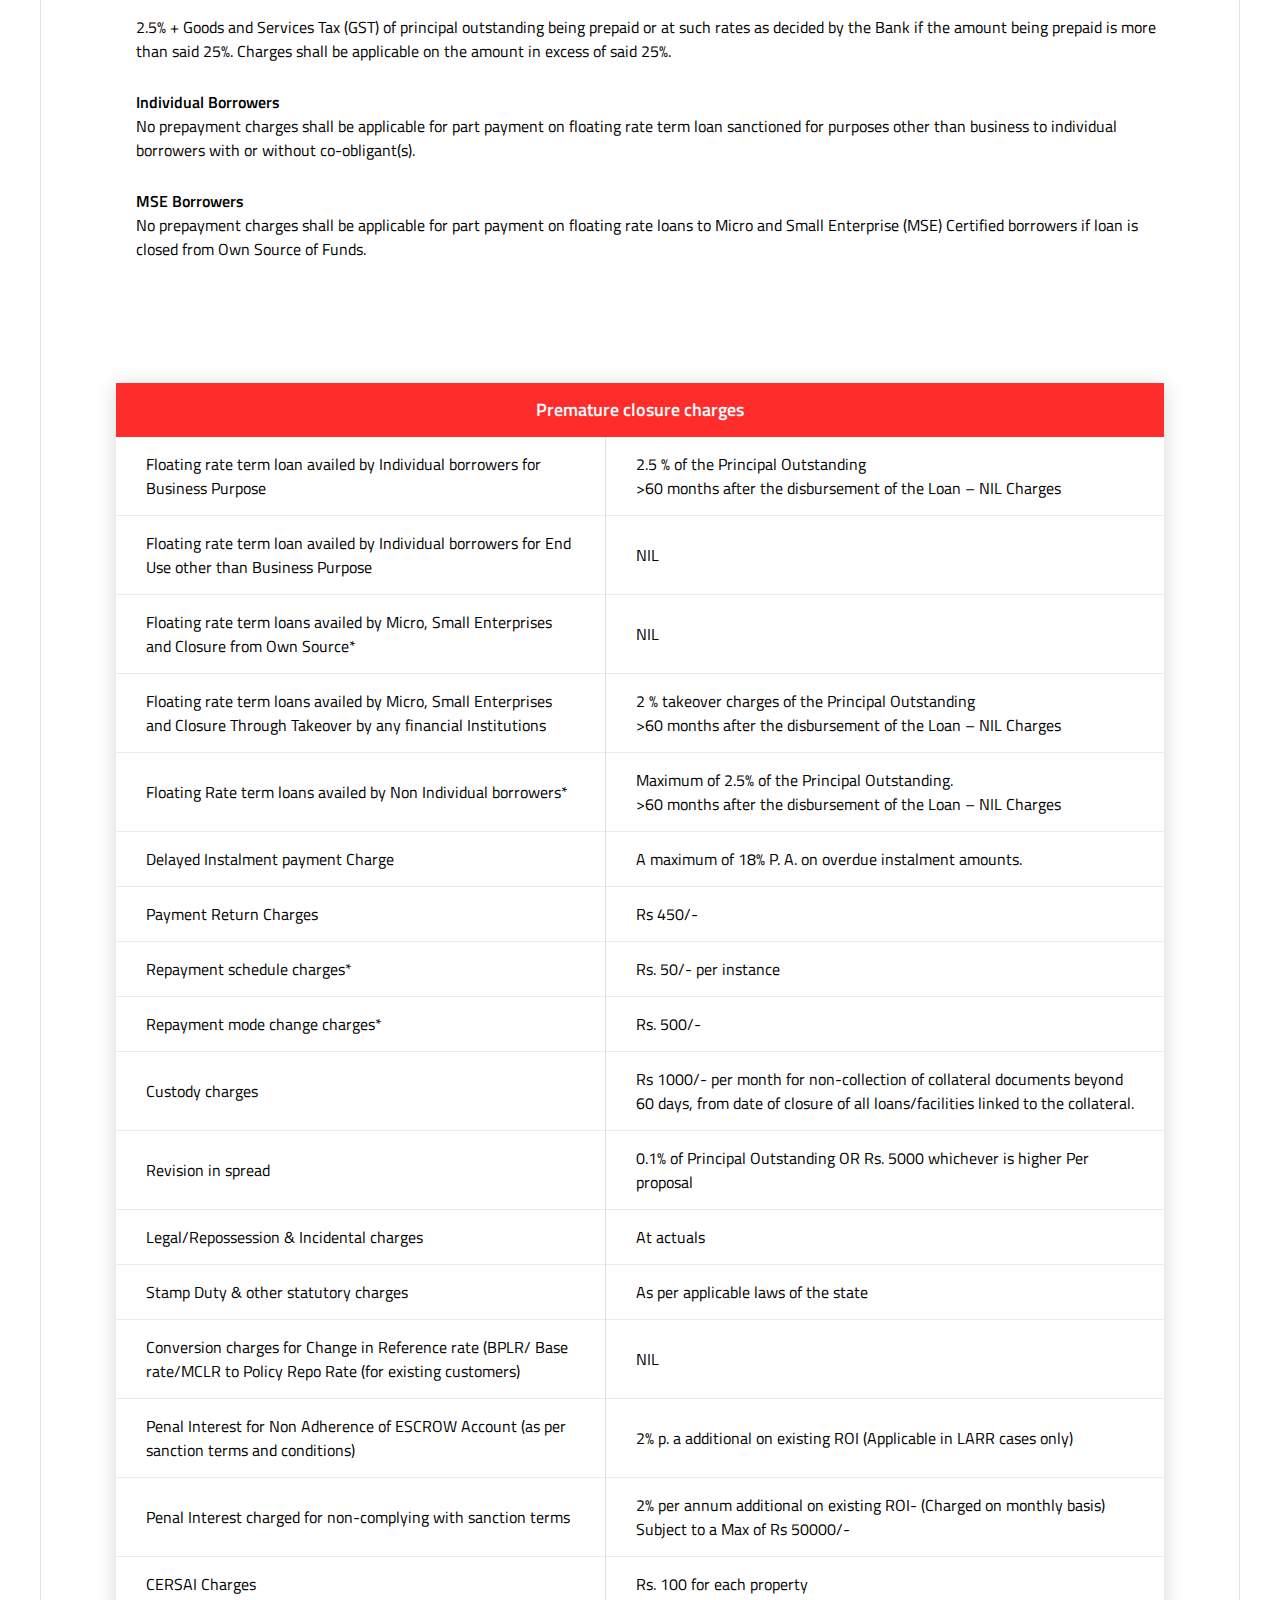
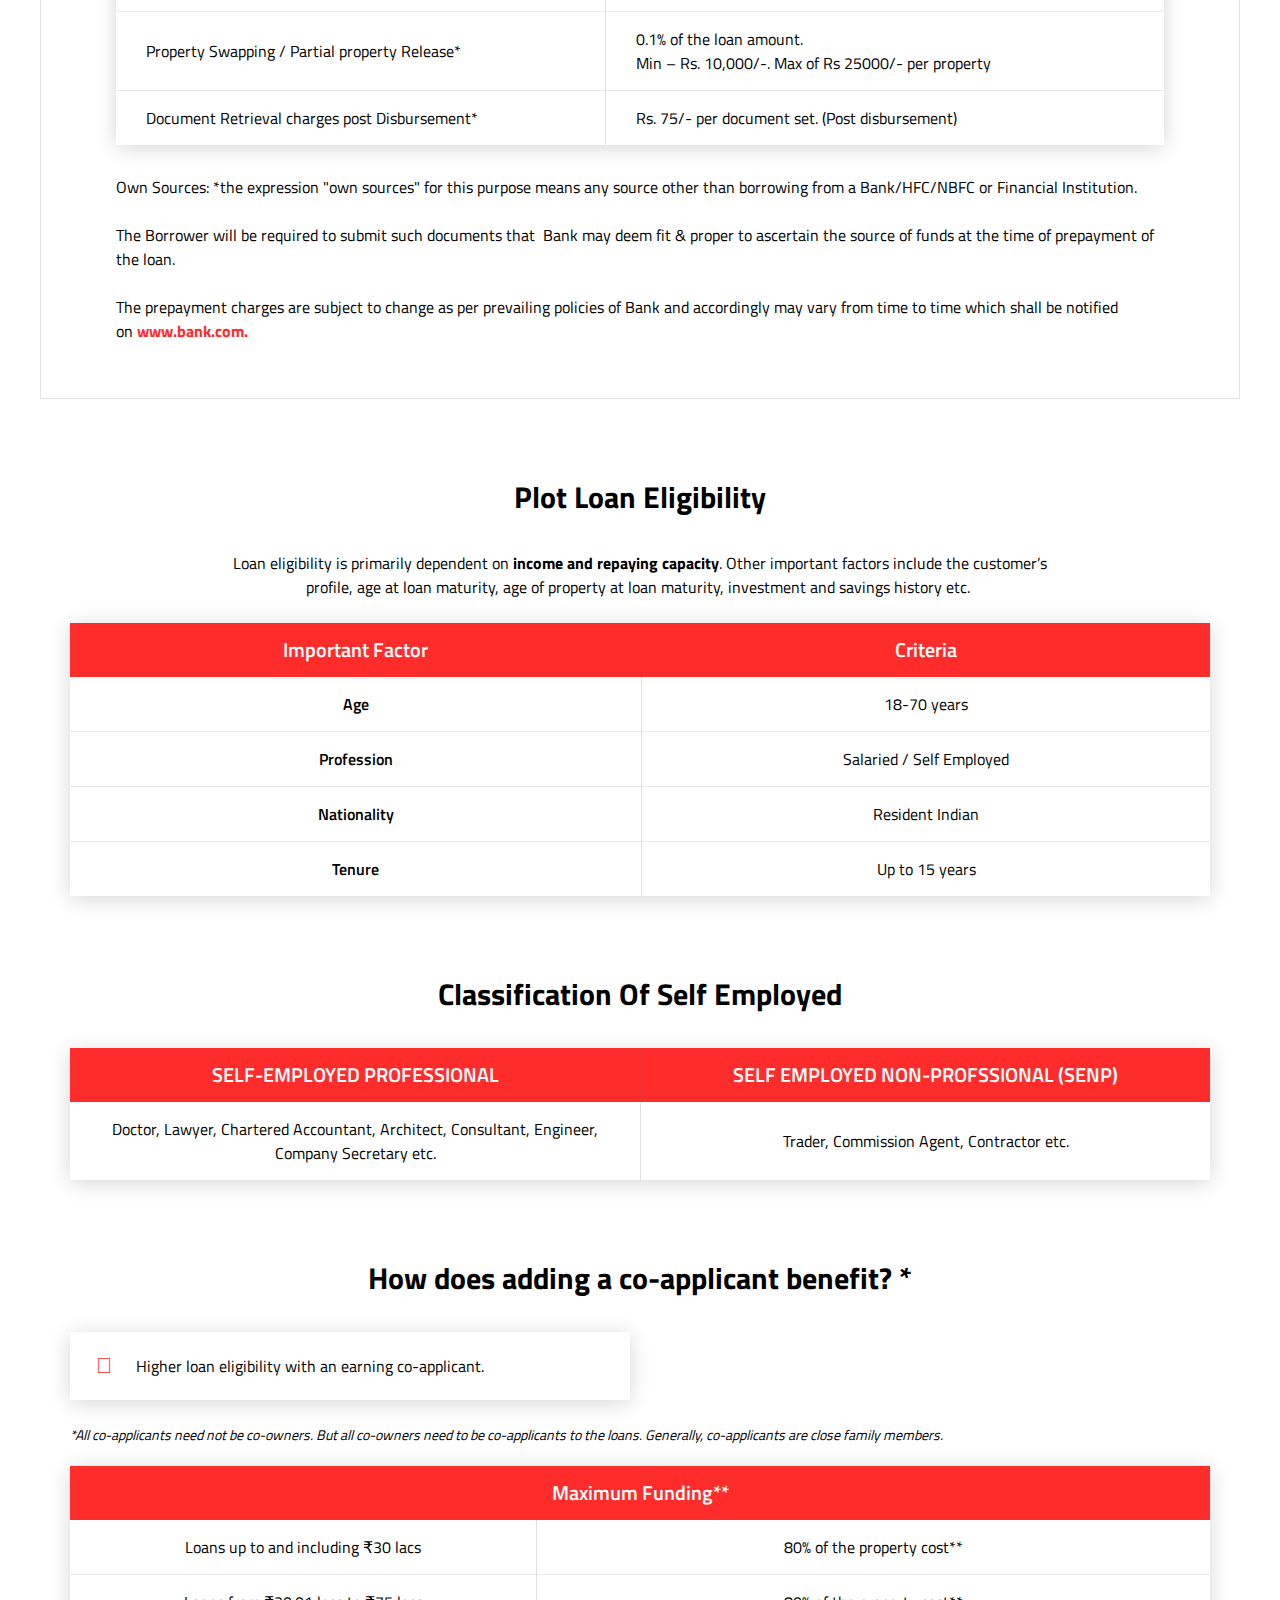
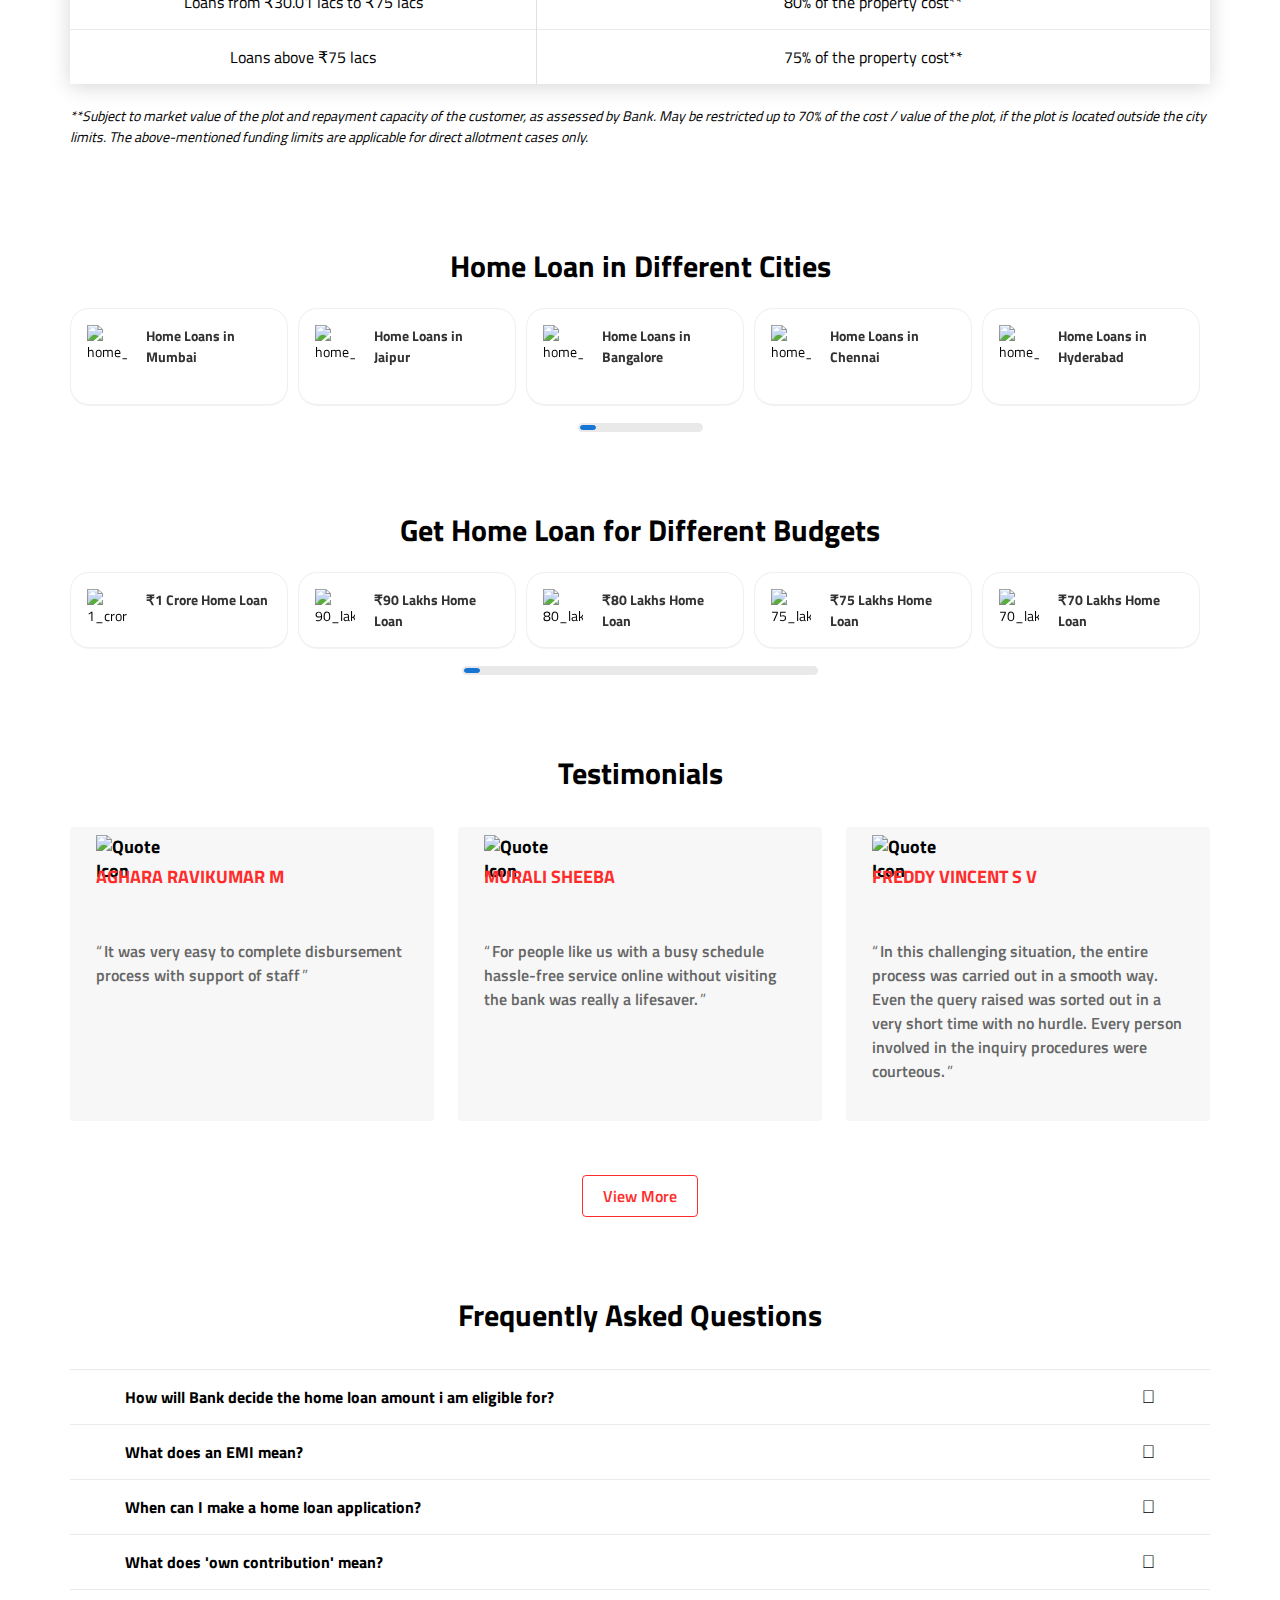
==== commit 3eccc1e3: "minor fixes" ====
--- a/plot-loan/index.html
+++ b/plot-loan/index.html
@@ -1,11 +1,11 @@
 <!DOCTYPE html><html lang="en"><head>
   <meta charset="UTF-8">
-  <title>Land Loans | Plot Purchase Loan | Plot Loan Interest Rates | HDFC Bank Ltd</title>
+  <title>Land Loans | Plot Purchase Loan | Plot Loan Interest Rates |  Bank Ltd</title>
   <link rel="apple-touch-icon" href="#">
   <link rel="icon" href="#" type="image/x-icon">
   <link rel="shortcut icon" href="#">
   <meta name="keywords" content="plot loans, plot loan, loan for land purchase">
-  <meta name="description" content="With HDFC Bank Ltd.’s plot loan, acquire the land to turn your dream home into reality. Avail plot loans at low interest rates and customised repayment options.">
+  <meta name="description" content="With  Bank Ltd.’s plot loan, acquire the land to turn your dream home into reality. Avail plot loans at low interest rates and customised repayment options.">
   <meta name="template" content="product-revamp-template">
   <meta name="viewport" content="width=device-width, initial-scale=1.0,maximum-scale=1.0">
   <link rel="canonical" href="#">
@@ -19,23 +19,23 @@
   <link rel="alternate" href="#" hreflang="ta-in">
   <link rel="alternate" href="#" hreflang="kn-in">
   <link rel="alternate" href="#" hreflang="ml-in">
-  <meta property="og:site_name" content="hdfc">
-  <meta property="og:title" content="Land Loans | Plot Purchase Loan | Plot Loan Interest Rates | HDFC Bank Ltd">
-  <meta property="og:description" content="With HDFC Bank Ltd.’s plot loan, acquire the land to turn your dream home into reality. Avail plot loans at low interest rates and customised repayment options.">
+  <meta property="og:site_name" content="">
+  <meta property="og:title" content="Land Loans | Plot Purchase Loan | Plot Loan Interest Rates |  Bank Ltd">
+  <meta property="og:description" content="With  Bank Ltd.’s plot loan, acquire the land to turn your dream home into reality. Avail plot loans at low interest rates and customised repayment options.">
   <script type="application/ld+json">
 {
 "@context": "https://schema.org",
 "@type": "Organization",
-"name": "HDFC Bank Ltd",
-"alternateName": "HDFC Bank Home Loan",
+"name": " Bank Ltd",
+"alternateName": " Bank Home Loan",
 "url": "https://LENvgEiXnb2J.com/",
-"logo": "https://LENvgEiXnb2J.com/content/dam/housingdevelopmentfinancecorp/hdfc-ltd-merger/header/jgc80vzZXs2H.svg",
+"logo": "https://LENvgEiXnb2J.com/content/dam/housingdevelopmentfinancecorp/-ltd-merger/header/jgc80vzZXs2H.svg",
 "sameAs": [
-"https://www.facebook.com/HDFCHomeLoanExperts",
-"https://twitter.com/HomeLoansByHDFC",
-"https://www.instagram.com/hdfchomeloans/",
-"https://www.youtube.com/user/hdfcltd",
-"https://www.linkedin.com/company/hdfc?trk=top_nav_home",
+"https://www.facebook.com/HomeLoanExperts",
+"https://twitter.com/HomeLoansBy",
+"https://www.instagram.com/homeloans/",
+"https://www.youtube.com/user/ltd",
+"https://www.linkedin.com/company/?trk=top_nav_home",
 "https://en.wikipedia.org/wiki/Housing_Development_Finance_Corporation"
 ]
 }
@@ -236,7 +236,7 @@
   <script>
           window.adobeDataLayer = window.adobeDataLayer || [];
           adobeDataLayer.push({
-              page: JSON.parse("{\x22hl\u002Dmaster\u002Dstructure\u002D94332239c6\x22:{\x22@type\x22:\x22housingdevelopmentfinancecorp\/components\/structure\/hl\u002Dmaster\u002Dstructure\x22,\x22repo:modifyDate\x22:\x222024\u002D07\u002D24T12:22:44Z\x22,\x22dc:title\x22:\x22Land Loans | Plot Purchase Loan | Plot Loan Interest Rates | HDFC Bank Ltd\x22,\x22dc:description\x22:\x22With HDFC Bank Ltd.’s plot loan, acquire the land to turn your dream home into reality. Avail plot loans at low interest rates and customised repayment options.\x22,\x22xdm:template\x22:\x22\/conf\/housingdevelopmentfinancecorp\/settings\/wcm\/templates\/product\u002Drevamp\u002Dtemplate\x22,\x22xdm:language\x22:\x22en\x22,\x22xdm:tags\x22:[],\x22repo:path\x22:\x22\/content\/housingdevelopmentfinancecorp\/in\/en\/housing\u002Dloans\/plot\u002Dloans.html\x22}}"),
+              page: JSON.parse("{\x22hl\u002Dmaster\u002Dstructure\u002D94332239c6\x22:{\x22@type\x22:\x22housingdevelopmentfinancecorp\/components\/structure\/hl\u002Dmaster\u002Dstructure\x22,\x22repo:modifyDate\x22:\x222024\u002D07\u002D24T12:22:44Z\x22,\x22dc:title\x22:\x22Land Loans | Plot Purchase Loan | Plot Loan Interest Rates |  Bank Ltd\x22,\x22dc:description\x22:\x22With  Bank Ltd.’s plot loan, acquire the land to turn your dream home into reality. Avail plot loans at low interest rates and customised repayment options.\x22,\x22xdm:template\x22:\x22\/conf\/housingdevelopmentfinancecorp\/settings\/wcm\/templates\/product\u002Drevamp\u002Dtemplate\x22,\x22xdm:language\x22:\x22en\x22,\x22xdm:tags\x22:[],\x22repo:path\x22:\x22\/content\/housingdevelopmentfinancecorp\/in\/en\/housing\u002Dloans\/plot\u002Dloans.html\x22}}"),
               event:'cmp:show',
               eventInfo: {
                   path: 'page.hl\u002Dmaster\u002Dstructure\u002D94332239c6'
@@ -272,10 +272,10 @@
   "name": "Plot Loans",
   "image": 
 "https://LENvgEiXnb2J.com/content/housingdevelopmentfinancecorp/in/en/_jcr_content/root/container/container/container_1817777523/container_1250171899/container/teaser_601505825.coreimg.100.1440.png/1700813314482/superfast-loans.png",
-  "description": "With HDFC Bank Ltd.’s plot loan, acquire the land to turn your dream home into reality. Avail plot loans at low interest rates and customised repayment options.",
+  "description": "With  Bank Ltd.’s plot loan, acquire the land to turn your dream home into reality. Avail plot loans at low interest rates and customised repayment options.",
   "brand": {
     "@type": "Brand",
-    "name": "HDFC BANK Home Loans"
+    "name": " BANK Home Loans"
   },
   "aggregateRating": {
     "@type": "AggregateRating",
@@ -292,10 +292,10 @@
   "@type": "FAQPage",
   "mainEntity": [{
     "@type": "Question",
-    "name": "How will HDFC decide the home loan amount i am eligible for?",
+    "name": "How will  decide the home loan amount i am eligible for?",
     "acceptedAnswer": {
       "@type": "Answer",
-      "text": "HDFC will determine your Home Loan Eligibility largely by your income and repayment capacity. Other important factors include your age, qualification, number of dependants, your spouse's income (if any), assets & liabilities, savings history and the stability & continuity of occupation."
+      "text": " will determine your Home Loan Eligibility largely by your income and repayment capacity. Other important factors include your age, qualification, number of dependants, your spouse's income (if any), assets & liabilities, savings history and the stability & continuity of occupation."
     }
   },{
     "@type": "Question",
@@ -316,21 +316,21 @@
     "name": "What does 'own contribution' mean?",
     "acceptedAnswer": {
       "@type": "Answer",
-      "text": "‘Own Contribution’ is the total cost of the property less HDFC’s home loan."
+      "text": "‘Own Contribution’ is the total cost of the property less ’s home loan."
     }
   },{
     "@type": "Question",
     "name": "How do I repay a home loan?",
     "acceptedAnswer": {
       "@type": "Answer",
-      "text": "For your convenience, HDFC offers various modes for repayment of your house loan. You may issue standing instructions to your banker to pay the installments through ECS (Electronic Clearing System), opt for direct deduction of monthly installments by your employer or issue post-dated cheques from your salary account."
+      "text": "For your convenience,  offers various modes for repayment of your house loan. You may issue standing instructions to your banker to pay the installments through ECS (Electronic Clearing System), opt for direct deduction of monthly installments by your employer or issue post-dated cheques from your salary account."
   }
 },{
     "@type": "Question",
     "name": "Can I get a loan to buy a plot?",
     "acceptedAnswer": {
       "@type": "Answer",
-      "text": "Absolutely! HDFC Bank provides Plot Loans to facilitate the purchase of land for your dream home. HDFC Bank offers Plot Loans at competitive interest rates, flexible repayment options, and a straightforward application process. Take the first step towards turning your dreams into reality with HDFC Bank's Plot Loans."
+      "text": "Absolutely!  Bank provides Plot Loans to facilitate the purchase of land for your dream home.  Bank offers Plot Loans at competitive interest rates, flexible repayment options, and a straightforward application process. Take the first step towards turning your dreams into reality with  Bank's Plot Loans."
     }
   }]
 }
@@ -386,7 +386,7 @@
                    </div>
                   </div>
                   <div class="image-text header-logo">
-                   <div class="cmp-image-text"><a href="#"> <img class="no-lazyload cmp-image__image_text" width="25" height="25" data-src=".././plot-loan/images/campare-home-loans-logo.png" src=".././plot-loan/images/campare-home-loans-logo.png"> <span></span> </a>
+                   <div class="cmp-image-text"><a href="../index.html"> <img class="no-lazyload cmp-image__image_text" width="25" height="25" data-src=".././plot-loan/images/campare-home-loans-logo.png" src=".././plot-loan/images/campare-home-loans-logo.png"> <span></span> </a>
                    </div>
                   </div>
                  </div>
@@ -404,8 +404,8 @@
                           <ul class="hover-nav-list frag-order-1 nav-border-bottom">
                            <li class="hover-nav-item"><a class="hover-nav-link" href="#" title="Housing Loans"> <img data-src="../plot-loan/images/housing-loans.svg" width="25" height="25" alt="Info Icon" class="hover-nav-icon lozad"> <span>Housing Loans</span> </a>
                             <ul class="hover-nav-sub-list">
-                             <li class="hover-sub-item"><a href="#" title="Home Loans">Home Loans</a></li>
-                             <li class="hover-sub-item"><a href="#" title="Plot Loans">Plot Loans</a></li>
+                             <li class="hover-sub-item"><a href="../home-loan/homeLoanMain/housing-loans/home-loans/home-loan.html" title="Home Loans">Home Loans</a></li>
+                             <li class="hover-sub-item"><a href="../plot-loan/index.html" title="Plot Loans">Plot Loans</a></li>
                              <li class="hover-sub-item"><a title="Rural Housing Loans" href="#">Rural Housing Loans</a></li>
                             </ul></li>
                           </ul>
@@ -426,7 +426,7 @@
                           <ul class="hover-nav-list frag-order-6 ">
                            <li class="hover-nav-item"><a class="hover-nav-link" title="Refinance"> <img data-src="../plot-loan/images/refinance.svg" width="25" height="25" alt="Info Icon" class="hover-nav-icon lozad"> <span>Refinance</span> </a>
                             <ul class="hover-nav-sub-list">
-                             <li class="hover-sub-item"><a href="#" title="Home Loan Balance Transfer">Home Loan Balance Transfer</a></li>
+                             <li class="hover-sub-item"><a href="../homeLoanBalanceTransfer/home-loan-balance-transfer/index.html" title="Home Loan Balance Transfer">Home Loan Balance Transfer</a></li>
                             </ul></li>
                           </ul>
                           <ul class="hover-nav-list frag-order-3 nav-border-bottom">
@@ -621,7 +621,7 @@
                        <p>Give a missed call</p> <span> <a href="#"> <img class="lozad" data-src="../plot-loan/images/call.svg" width="25" height="25" alt="Phone Icon"> <b>+91-9289200017</b></a> </span>
                       </div>
                       <div class="mn enquiry-info-div">
-                       <p>Send SMS</p> <span> <a href="#"> <img class="lozad" data-src="../plot-loan/images/sms.svg" width="25" height="25" alt="SMS Icon"> HDFCHOME at 56767</a> </span>
+                       <p>Send SMS</p> <span> <a href="#"> <img class="lozad" data-src="../plot-loan/images/sms.svg" width="25" height="25" alt="SMS Icon"> HOME at 56767</a> </span>
                       </div>
                      </div>
                     </div>
@@ -691,7 +691,7 @@
                          <p><a href="#" target="_blank">Know More</a></p>
                         </div>
                        </div>
-                       <p class="ec-menu-heading extra-heading" title="For HDFC Bank">For HDFC Bank</p>
+                       <p class="ec-menu-heading extra-heading" title="For  Bank">For  Bank</p>
                        <div class="ec-menu-btn-wrap"><a href="#" target="_blank" class="ec-menu-btn" title="Login To NetBanking">Login To NetBanking</a>
                        </div>
                       </div>
@@ -756,7 +756,7 @@
                        <p><a href="#" target="_blank">Know More</a></p>
                       </div>
                      </div>
-                     <p class="ec-menu-heading extra-heading" title="For HDFC Bank">For HDFC Bank</p>
+                     <p class="ec-menu-heading extra-heading" title="For  Bank">For  Bank</p>
                      <div class="ec-menu-btn-wrap"><a href="#" target="_blank" class="ec-menu-btn" title="Login To NetBanking">Login To NetBanking</a>
                      </div>
                     </div>
@@ -785,7 +785,7 @@
         <div class="breadcrumb static-breadcrumb">
          <nav id="breadcrumb-15cbc816ca" class="cmp-breadcrumb" aria-label="Breadcrumb" data-cmp-data-layer="{&quot;breadcrumb-15cbc816ca&quot;:{&quot;@type&quot;:&quot;housingdevelopmentfinancecorp/components/breadcrumb&quot;,&quot;repo:modifyDate&quot;:&quot;2023-03-09T09:40:53Z&quot;}}">
           <ol class="cmp-breadcrumb__list" itemscope="" itemtype="http://schema.org/BreadcrumbList">
-           <li class="cmp-breadcrumb__item" data-cmp-data-layer="{&quot;breadcrumb-15cbc816ca-item-78e4272871&quot;:{&quot;@type&quot;:&quot;housingdevelopmentfinancecorp/components/breadcrumb/item&quot;,&quot;repo:modifyDate&quot;:&quot;2024-08-01T14:26:42Z&quot;,&quot;dc:title&quot;:&quot;HDFC Bank&quot;,&quot;xdm:linkURL&quot;:&quot;//LENvgEiXnb2J.com&quot;}}" itemprop="itemListElement" itemscope="" itemtype="http://schema.org/ListItem"><a href="#" class="cmp-breadcrumb__item-link" itemprop="item" data-cmp-clickable=""> <span itemprop="name">HDFC Bank</span> </a>
+           <li class="cmp-breadcrumb__item" data-cmp-data-layer="{&quot;breadcrumb-15cbc816ca-item-78e4272871&quot;:{&quot;@type&quot;:&quot;housingdevelopmentfinancecorp/components/breadcrumb/item&quot;,&quot;repo:modifyDate&quot;:&quot;2024-08-01T14:26:42Z&quot;,&quot;dc:title&quot;:&quot; Bank&quot;,&quot;xdm:linkURL&quot;:&quot;//LENvgEiXnb2J.com&quot;}}" itemprop="itemListElement" itemscope="" itemtype="http://schema.org/ListItem"><a href="#" class="cmp-breadcrumb__item-link" itemprop="item" data-cmp-clickable=""> <span itemprop="name"> Bank</span> </a>
             <meta itemprop="position" content="1"></li>
            <li class="cmp-breadcrumb__item" data-cmp-data-layer="{&quot;breadcrumb-15cbc816ca-item-df9d1b0f70&quot;:{&quot;@type&quot;:&quot;housingdevelopmentfinancecorp/components/breadcrumb/item&quot;,&quot;repo:modifyDate&quot;:&quot;2024-05-29T06:31:41Z&quot;,&quot;dc:title&quot;:&quot;Housing Loans&quot;,&quot;xdm:linkURL&quot;:&quot;/housing-loans&quot;}}" itemprop="itemListElement" itemscope="" itemtype="http://schema.org/ListItem"><a href="#" class="cmp-breadcrumb__item-link" itemprop="item" data-cmp-clickable=""> <span itemprop="name">Housing Loans</span> </a>
             <meta itemprop="position" content="2"></li>
@@ -801,9 +801,9 @@
         <div class="container responsivegrid product-info">
          <div id="container-a68aa33059" class="cmp-container " style="background-color:#F5F5F5;">
           <div class="text">
-           <div data-cmp-data-layer="{&quot;text-63063a2bee&quot;:{&quot;@type&quot;:&quot;housingdevelopmentfinancecorp/components/text&quot;,&quot;repo:modifyDate&quot;:&quot;2023-11-24T10:26:59Z&quot;,&quot;xdm:text&quot;:&quot;<h1>Plot Loans</h1>\r\n<p>When you own a plot of land, you can build a space that is uniquely yours. HDFC Bank's Plot Loans help you acquire the land for your home so that you can start turning your dream home into reality.</p>\r\n&quot;}}" id="text-63063a2bee" class="cmp-text">
+           <div data-cmp-data-layer="{&quot;text-63063a2bee&quot;:{&quot;@type&quot;:&quot;housingdevelopmentfinancecorp/components/text&quot;,&quot;repo:modifyDate&quot;:&quot;2023-11-24T10:26:59Z&quot;,&quot;xdm:text&quot;:&quot;<h1>Plot Loans</h1>\r\n<p>When you own a plot of land, you can build a space that is uniquely yours.  Bank's Plot Loans help you acquire the land for your home so that you can start turning your dream home into reality.</p>\r\n&quot;}}" id="text-63063a2bee" class="cmp-text">
             <h1>Plot Loans</h1>
-            <p>When you own a plot of land, you can build a space that is uniquely yours. HDFC Bank's Plot Loans help you acquire the land for your home so that you can start turning your dream home into reality.</p>
+            <p>When you own a plot of land, you can build a space that is uniquely yours.  Bank's Plot Loans help you acquire the land for your home so that you can start turning your dream home into reality.</p>
            </div>
           </div>
           <div class="anchor-btn">
@@ -871,7 +871,7 @@
             </div>
            </div>
            <div class="result-redirections product-page-ctas"><a class="calc-apply-online ss form-one-insta-call-wrap-click instant-call-modal" title="Request Call Back">Request Call Back</a>
-           </div> <input type="hidden" value="home_loan_emi_calculator_form" name="calFormName"> <input type="hidden" value="hdfc_get_instant_emi_quote_user_details_with_otp_form_2" name="calFormId">
+           </div> <input type="hidden" value="home_loan_emi_calculator_form" name="calFormName"> <input type="hidden" value="_get_instant_emi_quote_user_details_with_otp_form_2" name="calFormId">
           </div>
          </div>
         </div>
@@ -905,7 +905,7 @@
             <h2 class="cmp-title__text">Interest Rates</h2>
            </div>
           </div>
-          <div class="hidden"><input type="hidden" id="form-hidden-2068875553" name="for-datalayer-formid" value="hdfc_click_to_call">
+          <div class="hidden"><input type="hidden" id="form-hidden-2068875553" name="for-datalayer-formid" value="_click_to_call">
           </div>
           <div class="hidden"><input type="hidden" id="form-hidden-367481744" name="for-datalayer-formname" value="get_custom_quote">
           </div>
@@ -964,9 +964,9 @@
                 </table>
                </div>
                <div class="tableDisclaimer">
-                <p><i>*The above Home Loan interest rates/ EMI are applicable for loans under the Adjustable Rate Home Loan Scheme (Floating Interest Rate) of (HDFC Bank and are subject to change at the time of disbursement. The Home Loan interest rates above are linked to HDFC Bank's Repo Rate and are variable through out the tenor of the loan. All loans are at the sole discretion of HDFC Bank. For further details regarding the loan slabs and interest rates above&nbsp;<a href="#" class="arrow-anchor">Click Here</a></i></p>
+                <p><i>*The above Home Loan interest rates/ EMI are applicable for loans under the Adjustable Rate Home Loan Scheme (Floating Interest Rate) of ( Bank and are subject to change at the time of disbursement. The Home Loan interest rates above are linked to  Bank's Repo Rate and are variable through out the tenor of the loan. All loans are at the sole discretion of  Bank. For further details regarding the loan slabs and interest rates above&nbsp;<a href="#" class="arrow-anchor">Click Here</a></i></p>
                 <p>&nbsp;</p>
-                <p style="text-align: center;"><b>*HDFC BANK does not source any Home Loan business from any Lending Service Providers (LSPs).</b></p>
+                <p style="text-align: center;"><b>* BANK does not source any Home Loan business from any Lending Service Providers (LSPs).</b></p>
                </div>
                <div class="action get-custom-quote"><a title="Get a Custom Quote" class="custom-quote-btn form-one-insta-call-wrap-click">Get a Custom Quote</a>
                </div>
@@ -1147,7 +1147,7 @@
                 <div class="min-max-wrap"><span class="min-inp-amt">0.5 %</span> <span class="max-inp-amt">15 %</span>
                 </div>
                </div>
-               <h3 class="calculator-inp-heading">Loan from HDFC Bank Plot Loans</h3>
+               <h3 class="calculator-inp-heading">Loan from  Bank Plot Loans</h3>
                <div class="calculator-inp-wrap"><span> <label for="ref-hl-tenure-range" class="calculator-inp-label">Tenure (Years)</label>
                  <div class="num-inp-wrap"><input type="text" class="calculator-num-inp" id="ref-hl-tenure-inp" value="20" maxlength="2">
                  </div> </span> <input type="range" class="range-input" id="ref-hl-tenure-range" min="1" max="30" step="1" value="20">
@@ -1441,7 +1441,7 @@
                     <td>&lt;%y%&gt;</td>
                    </tr>
                    <tr>
-                    <td><p style="text-align: left;">Cheque for processing fee favouring HDFC Bank.</p></td>
+                    <td><p style="text-align: left;">Cheque for processing fee favouring  Bank.</p></td>
                     <td>&lt;%y%&gt;</td>
                     <td>&lt;%y%&gt;</td>
                     <td>&lt;%y%&gt;</td>
@@ -1566,7 +1566,7 @@
                   <td style="text-align: left;">Upto 1.50% of the Loan amount or Rs. 4500/- whichever is higher + applicable taxes / statutory levies and charges.<br> Minimum Retention Amount: 50% of applicable fees or Rs. 4500/-+applicable taxes/statutory levies whichever is higher</td>
                  </tr>
                  <tr>
-                  <td><p style="text-align: left;">Fees for Loans under&nbsp;HDFC Bank Reach Scheme</p></td>
+                  <td><p style="text-align: left;">Fees for Loans under&nbsp; Bank Reach Scheme</p></td>
                   <td style="text-align: left;">Up to 2.00% of the loan amount+ applicable taxes / statutory levies. Minimum Retention Amount: 50% of applicable fees or Rs. 3000/-+applicable taxes/statutory levies whichever is higher</td>
                  </tr>
                  <tr>
@@ -1657,7 +1657,7 @@
                   <td><p style="text-align: left;">0.5% of principal outstanding and undisbursed amount (if any) + applicable taxes/statutory levies at the time of Conversion.</p></td>
                  </tr>
                  <tr>
-                  <td><p style="text-align: left;">Switch to Lower Rate (Loans under&nbsp;HDFC Bank Reach)- Variable Rate</p></td>
+                  <td><p style="text-align: left;">Switch to Lower Rate (Loans under&nbsp; Bank Reach)- Variable Rate</p></td>
                   <td><p style="text-align: left;">Upto 1.50% of the principal outstanding and undisbursed amount (if any) + applicable taxes/statutory levies at the time of conversion.</p></td>
                  </tr>
                 </tbody>
@@ -1912,10 +1912,10 @@
              </div>
             </div>
             <div class="text">
-             <div data-cmp-data-layer="{&quot;text-46cf44af65&quot;:{&quot;@type&quot;:&quot;housingdevelopmentfinancecorp/components/text&quot;,&quot;repo:modifyDate&quot;:&quot;2023-10-06T08:10:59Z&quot;,&quot;xdm:text&quot;:&quot;<p>Own&amp;nbsp;Sources:&amp;nbsp;*the expression &amp;quot;own sources&amp;quot; for this purpose means any source other than borrowing from a Bank/HFC/NBFC or Financial Institution.</p>\r\n<p><br>\r\nThe Borrower will be required to submit such documents that&amp;nbsp;HDFC Bank may deem fit &amp;amp; proper to ascertain the source of funds at the time of prepayment of the loan.<br>\r\n<br>\r\n</p>\r\n<p>The prepayment charges are subject to change as per prevailing policies of HDFC Bank and accordingly may vary from time to time which shall be notified on&amp;nbsp;<a href=\&quot;http://www.hdfcbank.com.\&quot;><b>www.hdfcbank.com.</b></a></p>\r\n&quot;}}" id="text-46cf44af65" class="cmp-text">
+             <div data-cmp-data-layer="{&quot;text-46cf44af65&quot;:{&quot;@type&quot;:&quot;housingdevelopmentfinancecorp/components/text&quot;,&quot;repo:modifyDate&quot;:&quot;2023-10-06T08:10:59Z&quot;,&quot;xdm:text&quot;:&quot;<p>Own&amp;nbsp;Sources:&amp;nbsp;*the expression &amp;quot;own sources&amp;quot; for this purpose means any source other than borrowing from a Bank/HFC/NBFC or Financial Institution.</p>\r\n<p><br>\r\nThe Borrower will be required to submit such documents that&amp;nbsp; Bank may deem fit &amp;amp; proper to ascertain the source of funds at the time of prepayment of the loan.<br>\r\n<br>\r\n</p>\r\n<p>The prepayment charges are subject to change as per prevailing policies of  Bank and accordingly may vary from time to time which shall be notified on&amp;nbsp;<a href=\&quot;http://www.bank.com.\&quot;><b>www.bank.com.</b></a></p>\r\n&quot;}}" id="text-46cf44af65" class="cmp-text">
               <p>Own&nbsp;Sources:&nbsp;*the expression "own sources" for this purpose means any source other than borrowing from a Bank/HFC/NBFC or Financial Institution.</p>
-              <p><br> The Borrower will be required to submit such documents that&nbsp;HDFC Bank may deem fit &amp; proper to ascertain the source of funds at the time of prepayment of the loan.<br> <br></p>
-              <p>The prepayment charges are subject to change as per prevailing policies of HDFC Bank and accordingly may vary from time to time which shall be notified on&nbsp;<a href="#"><b>www.hdfcbank.com.</b></a></p>
+              <p><br> The Borrower will be required to submit such documents that&nbsp; Bank may deem fit &amp; proper to ascertain the source of funds at the time of prepayment of the loan.<br> <br></p>
+              <p>The prepayment charges are subject to change as per prevailing policies of  Bank and accordingly may vary from time to time which shall be notified on&nbsp;<a href="#"><b>www.bank.com.</b></a></p>
              </div>
             </div>
            </div>
@@ -2038,9 +2038,9 @@
          </div>
         </div>
         <div class="text disclaimer">
-         <div data-cmp-data-layer="{&quot;text-bb90f777d5&quot;:{&quot;@type&quot;:&quot;housingdevelopmentfinancecorp/components/text&quot;,&quot;repo:modifyDate&quot;:&quot;2023-10-06T08:11:34Z&quot;,&quot;xdm:text&quot;:&quot;<p>&nbsp;</p>\r\n<p><i>**Subject to market value of the plot and repayment capacity of the customer, as assessed by HDFC Bank. May be restricted up to 70% of the cost / value of the plot, if the plot is located outside the city limits. The above-mentioned funding limits are applicable for direct allotment cases only.</i></p>\r\n<p>&nbsp;</p>\r\n&quot;}}" id="text-bb90f777d5" class="cmp-text">
+         <div data-cmp-data-layer="{&quot;text-bb90f777d5&quot;:{&quot;@type&quot;:&quot;housingdevelopmentfinancecorp/components/text&quot;,&quot;repo:modifyDate&quot;:&quot;2023-10-06T08:11:34Z&quot;,&quot;xdm:text&quot;:&quot;<p>&nbsp;</p>\r\n<p><i>**Subject to market value of the plot and repayment capacity of the customer, as assessed by  Bank. May be restricted up to 70% of the cost / value of the plot, if the plot is located outside the city limits. The above-mentioned funding limits are applicable for direct allotment cases only.</i></p>\r\n<p>&nbsp;</p>\r\n&quot;}}" id="text-bb90f777d5" class="cmp-text">
           <p>&nbsp;</p>
-          <p><i>**Subject to market value of the plot and repayment capacity of the customer, as assessed by HDFC Bank. May be restricted up to 70% of the cost / value of the plot, if the plot is located outside the city limits. The above-mentioned funding limits are applicable for direct allotment cases only.</i></p>
+          <p><i>**Subject to market value of the plot and repayment capacity of the customer, as assessed by  Bank. May be restricted up to 70% of the cost / value of the plot, if the plot is located outside the city limits. The above-mentioned funding limits are applicable for direct allotment cases only.</i></p>
           <p>&nbsp;</p>
          </div>
         </div>
@@ -2218,7 +2218,7 @@
              </div>
             </div>
             <div class="testimonial-box-desc"><span class="left-quote">“</span>
-             <p>It was very easy to complete disbursement process with support of HDFC staff</p> <span class="right-quote">”</span>
+             <p>It was very easy to complete disbursement process with support of  staff</p> <span class="right-quote">”</span>
             </div>
            </div>
           </div>
@@ -2275,14 +2275,14 @@
           </div>
           <div class="accordion panelcontainer simple-accordion">
            <div id="frequently-asked-questions" class="cmp-accordion" data-cmp-is="accordion" data-cmp-data-layer="{&quot;frequently-asked-questions&quot;:{&quot;shownItems&quot;:[],&quot;@type&quot;:&quot;housingdevelopmentfinancecorp/components/accordion&quot;,&quot;repo:modifyDate&quot;:&quot;2024-01-10T06:06:36Z&quot;}}" data-cmp-single-expansion="" data-placeholder-text="false">
-            <div class="cmp-accordion__item" data-cmp-hook-accordion="item" data-cmp-data-layer="{&quot;frequently-asked-questions-item-6a37d9796e&quot;:{&quot;@type&quot;:&quot;housingdevelopmentfinancecorp/components/accordion/item&quot;,&quot;dc:title&quot;:&quot;How will HDFC Bank decide the home loan amount i am eligible for?&quot;}}" id="frequently-asked-questions-item-6a37d9796e">
-             <h3 class="cmp-accordion__header"><button id="frequently-asked-questions-item-6a37d9796e-button" class="cmp-accordion__button" aria-controls="frequently-asked-questions-item-6a37d9796e-panel" data-cmp-hook-accordion="button"> <span class="cmp-accordion__title">How will HDFC Bank decide the home loan amount i am eligible for?</span> <span class="cmp-accordion__icon"></span> </button></h3>
+            <div class="cmp-accordion__item" data-cmp-hook-accordion="item" data-cmp-data-layer="{&quot;frequently-asked-questions-item-6a37d9796e&quot;:{&quot;@type&quot;:&quot;housingdevelopmentfinancecorp/components/accordion/item&quot;,&quot;dc:title&quot;:&quot;How will  Bank decide the home loan amount i am eligible for?&quot;}}" id="frequently-asked-questions-item-6a37d9796e">
+             <h3 class="cmp-accordion__header"><button id="frequently-asked-questions-item-6a37d9796e-button" class="cmp-accordion__button" aria-controls="frequently-asked-questions-item-6a37d9796e-panel" data-cmp-hook-accordion="button"> <span class="cmp-accordion__title">How will  Bank decide the home loan amount i am eligible for?</span> <span class="cmp-accordion__icon"></span> </button></h3>
              <div data-cmp-hook-accordion="panel" id="frequently-asked-questions-item-6a37d9796e-panel" class="cmp-accordion__panel cmp-accordion__panel--hidden" role="region" aria-labelledby="frequently-asked-questions-item-6a37d9796e-button">
               <div class="container responsivegrid">
                <div id="container-6a37d9796e" class="cmp-container ">
                 <div class="rte accordion-content">
                  <div class="rte-wrap">
-                  <p>HDFC Bank&nbsp;will determine your Home Loan Eligibility largely by your income and repayment capacity. Other important factors include your age, qualification, number of dependants, your spouse's income (if any), assets &amp; liabilities, savings history and the stability &amp; continuity of occupation.</p>
+                  <p> Bank&nbsp;will determine your Home Loan Eligibility largely by your income and repayment capacity. Other important factors include your age, qualification, number of dependants, your spouse's income (if any), assets &amp; liabilities, savings history and the stability &amp; continuity of occupation.</p>
                  </div>
                 </div>
                </div>
@@ -2326,7 +2326,7 @@
                <div id="container-3764014d6d" class="cmp-container ">
                 <div class="rte accordion-content">
                  <div class="rte-wrap">
-                  <p>‘Own Contribution’ is the total cost of the property less HDFC Bank's home loan.</p>
+                  <p>‘Own Contribution’ is the total cost of the property less  Bank's home loan.</p>
                  </div>
                 </div>
                </div>
@@ -2340,7 +2340,7 @@
                <div id="container-7719cad5e7" class="cmp-container ">
                 <div class="rte accordion-content">
                  <div class="rte-wrap">
-                  <p>For your convenience,&nbsp;HDFC Bank offers various modes for repayment of your house loan. You may issue standing instructions to your banker to pay the installments through ECS (Electronic Clearing System), opt for direct deduction of monthly installments by your employer or issue post-dated cheques from your salary account.</p>
+                  <p>For your convenience,&nbsp; Bank offers various modes for repayment of your house loan. You may issue standing instructions to your banker to pay the installments through ECS (Electronic Clearing System), opt for direct deduction of monthly installments by your employer or issue post-dated cheques from your salary account.</p>
                   <p>&nbsp;</p>
                  </div>
                 </div>
@@ -2355,7 +2355,7 @@
                <div id="container-69fc2a5208" class="cmp-container ">
                 <div class="rte accordion-content">
                  <div class="rte-wrap">
-                  <p>Absolutely! HDFC Bank provides Plot Loans to facilitate the purchase of land for your dream home. HDFC Bank offers Plot Loans at competitive interest rates, flexible repayment options, and a straightforward application process. Take the first step towards turning your dreams into reality with HDFC Bank's Plot Loans.</p>
+                  <p>Absolutely!  Bank provides Plot Loans to facilitate the purchase of land for your dream home.  Bank offers Plot Loans at competitive interest rates, flexible repayment options, and a straightforward application process. Take the first step towards turning your dreams into reality with  Bank's Plot Loans.</p>
                  </div>
                 </div>
                </div>
@@ -2491,7 +2491,7 @@
             <div class="teaser key-feature-teaser">
              <div id="teaser-af2abe47c8" class="cmp-teaser" data-cmp-data-layer="{&quot;teaser-af2abe47c8&quot;:{&quot;@type&quot;:&quot;housingdevelopmentfinancecorp/components/teaser&quot;,&quot;repo:modifyDate&quot;:&quot;2024-04-18T10:34:08Z&quot;,&quot;dc:description&quot;:&quot;<p>Loans for purchase of a plot through direct allotment.</p>\r\n&quot;}}">
               <div class="cmp-teaser__image">
-               <div data-cmp-is="image" data-cmp-lazy="true" data-cmp-lazythreshold="0" data-cmp-src="../plot-loan/images/icon-1.png" data-cmp-widths="1920" data-asset="../plot-loan/images/icon-1.png" id="image-af2abe47c8" data-cmp-data-layer="{&quot;image-af2abe47c8&quot;:{&quot;@type&quot;:&quot;housingdevelopmentfinancecorp/components/image&quot;,&quot;repo:modifyDate&quot;:&quot;2024-04-18T10:34:08Z&quot;,&quot;image&quot;:{&quot;repo:id&quot;:&quot;495b7ef9-a860-4143-b3de-ed6cf1fc2cdf&quot;,&quot;repo:modifyDate&quot;:&quot;2023-06-29T11:56:49Z&quot;,&quot;@type&quot;:&quot;image/png&quot;,&quot;repo:path&quot;:&quot;/content/dam/housingdevelopmentfinancecorp/hdfc-ltd-merger/product/icon-1.png&quot;}}}" class="cmp-image" itemscope="" itemtype="http://schema.org/ImageObject">
+               <div data-cmp-is="image" data-cmp-lazy="true" data-cmp-lazythreshold="0" data-cmp-src="../plot-loan/images/icon-1.png" data-cmp-widths="1920" data-asset="../plot-loan/images/icon-1.png" id="image-af2abe47c8" data-cmp-data-layer="{&quot;image-af2abe47c8&quot;:{&quot;@type&quot;:&quot;housingdevelopmentfinancecorp/components/image&quot;,&quot;repo:modifyDate&quot;:&quot;2024-04-18T10:34:08Z&quot;,&quot;image&quot;:{&quot;repo:id&quot;:&quot;495b7ef9-a860-4143-b3de-ed6cf1fc2cdf&quot;,&quot;repo:modifyDate&quot;:&quot;2023-06-29T11:56:49Z&quot;,&quot;@type&quot;:&quot;image/png&quot;,&quot;repo:path&quot;:&quot;/content/dam/housingdevelopmentfinancecorp/-ltd-merger/product/icon-1.png&quot;}}}" class="cmp-image" itemscope="" itemtype="http://schema.org/ImageObject">
                 <noscript data-cmp-hook-image="noscript"><img data-src="../plot-loan/images/icon-1.png" width="72" height="72" class="cmp-image__image " itemprop="contentUrl" data-cmp-hook-image="image" alt="loans_for_purchase_of_a_plot">
                 </noscript>
                </div>
@@ -2506,7 +2506,7 @@
             <div class="teaser key-feature-teaser">
              <div id="teaser-b3d1d5beba" class="cmp-teaser" data-cmp-data-layer="{&quot;teaser-b3d1d5beba&quot;:{&quot;@type&quot;:&quot;housingdevelopmentfinancecorp/components/teaser&quot;,&quot;repo:modifyDate&quot;:&quot;2024-04-18T10:34:16Z&quot;,&quot;dc:description&quot;:&quot;<p>Loans for purchase of a resale plot.</p>\r\n&quot;}}">
               <div class="cmp-teaser__image">
-               <div data-cmp-is="image" data-cmp-lazy="true" data-cmp-lazythreshold="0" data-cmp-src="../plot-loan/images/frame-third.png" data-cmp-widths="1920" data-asset="../plot-loan/images/Frame-third.png" id="image-b3d1d5beba" data-cmp-data-layer="{&quot;image-b3d1d5beba&quot;:{&quot;@type&quot;:&quot;housingdevelopmentfinancecorp/components/image&quot;,&quot;repo:modifyDate&quot;:&quot;2024-04-18T10:34:16Z&quot;,&quot;image&quot;:{&quot;repo:id&quot;:&quot;a3a5328c-9cf8-415f-bf95-f82d38e3f6b2&quot;,&quot;repo:modifyDate&quot;:&quot;2023-06-29T11:56:33Z&quot;,&quot;@type&quot;:&quot;image/png&quot;,&quot;repo:path&quot;:&quot;/content/dam/housingdevelopmentfinancecorp/hdfc-ltd-merger/product/Frame-third.png&quot;}}}" class="cmp-image" itemscope="" itemtype="http://schema.org/ImageObject">
+               <div data-cmp-is="image" data-cmp-lazy="true" data-cmp-lazythreshold="0" data-cmp-src="../plot-loan/images/frame-third.png" data-cmp-widths="1920" data-asset="../plot-loan/images/Frame-third.png" id="image-b3d1d5beba" data-cmp-data-layer="{&quot;image-b3d1d5beba&quot;:{&quot;@type&quot;:&quot;housingdevelopmentfinancecorp/components/image&quot;,&quot;repo:modifyDate&quot;:&quot;2024-04-18T10:34:16Z&quot;,&quot;image&quot;:{&quot;repo:id&quot;:&quot;a3a5328c-9cf8-415f-bf95-f82d38e3f6b2&quot;,&quot;repo:modifyDate&quot;:&quot;2023-06-29T11:56:33Z&quot;,&quot;@type&quot;:&quot;image/png&quot;,&quot;repo:path&quot;:&quot;/content/dam/housingdevelopmentfinancecorp/-ltd-merger/product/Frame-third.png&quot;}}}" class="cmp-image" itemscope="" itemtype="http://schema.org/ImageObject">
                 <noscript data-cmp-hook-image="noscript"><img data-src="../plot-loan/images/frame-third.png" width="73" height="73" class="cmp-image__image " itemprop="contentUrl" data-cmp-hook-image="image" alt="loans_for_purchase_of_a_resale_plot">
                 </noscript>
                </div>
@@ -2521,7 +2521,7 @@
             <div class="teaser key-feature-teaser">
              <div id="teaser-cdd3a35df2" class="cmp-teaser" data-cmp-data-layer="{&quot;teaser-cdd3a35df2&quot;:{&quot;@type&quot;:&quot;housingdevelopmentfinancecorp/components/teaser&quot;,&quot;repo:modifyDate&quot;:&quot;2024-04-18T10:34:24Z&quot;,&quot;dc:description&quot;:&quot;<p>Loans for transferring your outstanding loan availed from another Bank / Financial Institution Loans for construction on a freehold / lease hold plot or on a plot allotted by a Development Authority.</p>\r\n&quot;}}">
               <div class="cmp-teaser__image">
-               <div data-cmp-is="image" data-cmp-lazy="true" data-cmp-lazythreshold="0" data-cmp-src="../plot-loan/images/frame-second.png" data-cmp-widths="1920" data-asset="../plot-loan/images/Frame-second.png" id="image-cdd3a35df2" data-cmp-data-layer="{&quot;image-cdd3a35df2&quot;:{&quot;@type&quot;:&quot;housingdevelopmentfinancecorp/components/image&quot;,&quot;repo:modifyDate&quot;:&quot;2024-04-18T10:34:24Z&quot;,&quot;image&quot;:{&quot;repo:id&quot;:&quot;5f8de447-bcae-40e5-a84b-e78bc16cb6f7&quot;,&quot;repo:modifyDate&quot;:&quot;2023-06-29T11:57:06Z&quot;,&quot;@type&quot;:&quot;image/png&quot;,&quot;repo:path&quot;:&quot;/content/dam/housingdevelopmentfinancecorp/hdfc-ltd-merger/product/Frame-second.png&quot;}}}" class="cmp-image" itemscope="" itemtype="http://schema.org/ImageObject">
+               <div data-cmp-is="image" data-cmp-lazy="true" data-cmp-lazythreshold="0" data-cmp-src="../plot-loan/images/frame-second.png" data-cmp-widths="1920" data-asset="../plot-loan/images/Frame-second.png" id="image-cdd3a35df2" data-cmp-data-layer="{&quot;image-cdd3a35df2&quot;:{&quot;@type&quot;:&quot;housingdevelopmentfinancecorp/components/image&quot;,&quot;repo:modifyDate&quot;:&quot;2024-04-18T10:34:24Z&quot;,&quot;image&quot;:{&quot;repo:id&quot;:&quot;5f8de447-bcae-40e5-a84b-e78bc16cb6f7&quot;,&quot;repo:modifyDate&quot;:&quot;2023-06-29T11:57:06Z&quot;,&quot;@type&quot;:&quot;image/png&quot;,&quot;repo:path&quot;:&quot;/content/dam/housingdevelopmentfinancecorp/-ltd-merger/product/Frame-second.png&quot;}}}" class="cmp-image" itemscope="" itemtype="http://schema.org/ImageObject">
                 <noscript data-cmp-hook-image="noscript"><img data-src="../plot-loan/images/frame-second.png" width="73" height="73" class="cmp-image__image " itemprop="contentUrl" data-cmp-hook-image="image" alt="loans_for_transferring_your_outstanding_loan">
                 </noscript>
                </div>
@@ -2536,7 +2536,7 @@
             <div class="teaser key-feature-teaser">
              <div id="teaser-ddbb83bd6f" class="cmp-teaser" data-cmp-data-layer="{&quot;teaser-ddbb83bd6f&quot;:{&quot;@type&quot;:&quot;housingdevelopmentfinancecorp/components/teaser&quot;,&quot;repo:modifyDate&quot;:&quot;2024-04-18T10:33:27Z&quot;,&quot;dc:description&quot;:&quot;<p>Attractive interest rates that make your Plot Loan affordable and easier on your pocket.</p>\r\n&quot;}}">
               <div class="cmp-teaser__image">
-               <div data-cmp-is="image" data-cmp-lazy="true" data-cmp-lazythreshold="0" data-cmp-src="../plot-loan/images/icon-3.png" data-cmp-widths="1920" data-asset="../plot-loan/images/icon-3.png" id="image-ddbb83bd6f" data-cmp-data-layer="{&quot;image-ddbb83bd6f&quot;:{&quot;@type&quot;:&quot;housingdevelopmentfinancecorp/components/image&quot;,&quot;repo:modifyDate&quot;:&quot;2024-04-18T10:33:27Z&quot;,&quot;image&quot;:{&quot;repo:id&quot;:&quot;b6786267-0d4b-44c9-9ae5-edd0ea822eae&quot;,&quot;repo:modifyDate&quot;:&quot;2023-06-29T11:56:40Z&quot;,&quot;@type&quot;:&quot;image/png&quot;,&quot;repo:path&quot;:&quot;/content/dam/housingdevelopmentfinancecorp/hdfc-ltd-merger/product/icon-3.png&quot;}}}" class="cmp-image" itemscope="" itemtype="http://schema.org/ImageObject">
+               <div data-cmp-is="image" data-cmp-lazy="true" data-cmp-lazythreshold="0" data-cmp-src="../plot-loan/images/icon-3.png" data-cmp-widths="1920" data-asset="../plot-loan/images/icon-3.png" id="image-ddbb83bd6f" data-cmp-data-layer="{&quot;image-ddbb83bd6f&quot;:{&quot;@type&quot;:&quot;housingdevelopmentfinancecorp/components/image&quot;,&quot;repo:modifyDate&quot;:&quot;2024-04-18T10:33:27Z&quot;,&quot;image&quot;:{&quot;repo:id&quot;:&quot;b6786267-0d4b-44c9-9ae5-edd0ea822eae&quot;,&quot;repo:modifyDate&quot;:&quot;2023-06-29T11:56:40Z&quot;,&quot;@type&quot;:&quot;image/png&quot;,&quot;repo:path&quot;:&quot;/content/dam/housingdevelopmentfinancecorp/-ltd-merger/product/icon-3.png&quot;}}}" class="cmp-image" itemscope="" itemtype="http://schema.org/ImageObject">
                 <noscript data-cmp-hook-image="noscript"><img data-src="../plot-loan/images/icon-3.png" width="72" height="72" class="cmp-image__image " itemprop="contentUrl" data-cmp-hook-image="image" alt="attractive_interest_rates">
                 </noscript>
                </div>
@@ -2551,7 +2551,7 @@
             <div class="teaser key-feature-teaser">
              <div id="teaser-3c149333da" class="cmp-teaser" data-cmp-data-layer="{&quot;teaser-3c149333da&quot;:{&quot;@type&quot;:&quot;housingdevelopmentfinancecorp/components/teaser&quot;,&quot;repo:modifyDate&quot;:&quot;2024-04-18T10:33:35Z&quot;,&quot;dc:description&quot;:&quot;<p>Customized repayment options to suit your needs.</p>\r\n&quot;}}">
               <div class="cmp-teaser__image">
-               <div data-cmp-is="image" data-cmp-lazy="true" data-cmp-lazythreshold="0" data-cmp-src="../plot-loan/images/quality-first.png" data-cmp-widths="1920" data-asset="../plot-loan/images/quality-first.png" id="image-3c149333da" data-cmp-data-layer="{&quot;image-3c149333da&quot;:{&quot;@type&quot;:&quot;housingdevelopmentfinancecorp/components/image&quot;,&quot;repo:modifyDate&quot;:&quot;2024-04-18T10:33:35Z&quot;,&quot;image&quot;:{&quot;repo:id&quot;:&quot;7b0bcb77-f34d-4879-975e-428870426a01&quot;,&quot;repo:modifyDate&quot;:&quot;2023-06-29T11:56:27Z&quot;,&quot;@type&quot;:&quot;image/png&quot;,&quot;repo:path&quot;:&quot;/content/dam/housingdevelopmentfinancecorp/hdfc-ltd-merger/product/quality-first.png&quot;}}}" class="cmp-image" itemscope="" itemtype="http://schema.org/ImageObject">
+               <div data-cmp-is="image" data-cmp-lazy="true" data-cmp-lazythreshold="0" data-cmp-src="../plot-loan/images/quality-first.png" data-cmp-widths="1920" data-asset="../plot-loan/images/quality-first.png" id="image-3c149333da" data-cmp-data-layer="{&quot;image-3c149333da&quot;:{&quot;@type&quot;:&quot;housingdevelopmentfinancecorp/components/image&quot;,&quot;repo:modifyDate&quot;:&quot;2024-04-18T10:33:35Z&quot;,&quot;image&quot;:{&quot;repo:id&quot;:&quot;7b0bcb77-f34d-4879-975e-428870426a01&quot;,&quot;repo:modifyDate&quot;:&quot;2023-06-29T11:56:27Z&quot;,&quot;@type&quot;:&quot;image/png&quot;,&quot;repo:path&quot;:&quot;/content/dam/housingdevelopmentfinancecorp/-ltd-merger/product/quality-first.png&quot;}}}" class="cmp-image" itemscope="" itemtype="http://schema.org/ImageObject">
                 <noscript data-cmp-hook-image="noscript"><img data-src="../plot-loan/images/quality-first.png" width="73" height="73" class="cmp-image__image " itemprop="contentUrl" data-cmp-hook-image="image" alt="customized_repayment_options">
                 </noscript>
                </div>
@@ -2566,7 +2566,7 @@
             <div class="teaser key-feature-teaser">
              <div id="teaser-0cdd8d092a" class="cmp-teaser" data-cmp-data-layer="{&quot;teaser-0cdd8d092a&quot;:{&quot;@type&quot;:&quot;housingdevelopmentfinancecorp/components/teaser&quot;,&quot;repo:modifyDate&quot;:&quot;2024-04-18T10:33:41Z&quot;,&quot;dc:description&quot;:&quot;<p>Expert legal and technical counselling</p>\r\n&quot;}}">
               <div class="cmp-teaser__image">
-               <div data-cmp-is="image" data-cmp-lazy="true" data-cmp-lazythreshold="0" data-cmp-src="../plot-loan/images/icon-2.png" data-cmp-widths="1920" data-asset="../plot-loan/images/icon-2.png" id="image-0cdd8d092a" data-cmp-data-layer="{&quot;image-0cdd8d092a&quot;:{&quot;@type&quot;:&quot;housingdevelopmentfinancecorp/components/image&quot;,&quot;repo:modifyDate&quot;:&quot;2024-04-18T10:33:41Z&quot;,&quot;image&quot;:{&quot;repo:id&quot;:&quot;74992a47-6d2e-4c0a-bab0-4f76fde03736&quot;,&quot;repo:modifyDate&quot;:&quot;2023-06-29T11:57:00Z&quot;,&quot;@type&quot;:&quot;image/png&quot;,&quot;repo:path&quot;:&quot;/content/dam/housingdevelopmentfinancecorp/hdfc-ltd-merger/product/icon-2.png&quot;}}}" class="cmp-image" itemscope="" itemtype="http://schema.org/ImageObject">
+               <div data-cmp-is="image" data-cmp-lazy="true" data-cmp-lazythreshold="0" data-cmp-src="../plot-loan/images/icon-2.png" data-cmp-widths="1920" data-asset="../plot-loan/images/icon-2.png" id="image-0cdd8d092a" data-cmp-data-layer="{&quot;image-0cdd8d092a&quot;:{&quot;@type&quot;:&quot;housingdevelopmentfinancecorp/components/image&quot;,&quot;repo:modifyDate&quot;:&quot;2024-04-18T10:33:41Z&quot;,&quot;image&quot;:{&quot;repo:id&quot;:&quot;74992a47-6d2e-4c0a-bab0-4f76fde03736&quot;,&quot;repo:modifyDate&quot;:&quot;2023-06-29T11:57:00Z&quot;,&quot;@type&quot;:&quot;image/png&quot;,&quot;repo:path&quot;:&quot;/content/dam/housingdevelopmentfinancecorp/-ltd-merger/product/icon-2.png&quot;}}}" class="cmp-image" itemscope="" itemtype="http://schema.org/ImageObject">
                 <noscript data-cmp-hook-image="noscript"><img data-src="../plot-loan/images/icon-2.png" width="74" height="74" class="cmp-image__image " itemprop="contentUrl" data-cmp-hook-image="image" alt="expert_legal_and_technical_counselling">
                 </noscript>
                </div>
@@ -2581,7 +2581,7 @@
             <div class="teaser key-feature-teaser">
              <div id="teaser-099d1187f1" class="cmp-teaser" data-cmp-data-layer="{&quot;teaser-099d1187f1&quot;:{&quot;@type&quot;:&quot;housingdevelopmentfinancecorp/components/teaser&quot;,&quot;repo:modifyDate&quot;:&quot;2024-04-18T10:33:48Z&quot;,&quot;dc:description&quot;:&quot;<p>No Hidden Charges</p>\r\n&quot;}}">
               <div class="cmp-teaser__image">
-               <div data-cmp-is="image" data-cmp-lazy="true" data-cmp-lazythreshold="0" data-cmp-src="../plot-loan/images/quality-first.png" data-cmp-widths="1920" data-asset="../plot-loan/images/quality-first.png" id="image-099d1187f1" data-cmp-data-layer="{&quot;image-099d1187f1&quot;:{&quot;@type&quot;:&quot;housingdevelopmentfinancecorp/components/image&quot;,&quot;repo:modifyDate&quot;:&quot;2024-04-18T10:33:48Z&quot;,&quot;image&quot;:{&quot;repo:id&quot;:&quot;7b0bcb77-f34d-4879-975e-428870426a01&quot;,&quot;repo:modifyDate&quot;:&quot;2023-06-29T11:56:27Z&quot;,&quot;@type&quot;:&quot;image/png&quot;,&quot;repo:path&quot;:&quot;/content/dam/housingdevelopmentfinancecorp/hdfc-ltd-merger/product/quality-first.png&quot;}}}" class="cmp-image" itemscope="" itemtype="http://schema.org/ImageObject">
+               <div data-cmp-is="image" data-cmp-lazy="true" data-cmp-lazythreshold="0" data-cmp-src="../plot-loan/images/quality-first.png" data-cmp-widths="1920" data-asset="../plot-loan/images/quality-first.png" id="image-099d1187f1" data-cmp-data-layer="{&quot;image-099d1187f1&quot;:{&quot;@type&quot;:&quot;housingdevelopmentfinancecorp/components/image&quot;,&quot;repo:modifyDate&quot;:&quot;2024-04-18T10:33:48Z&quot;,&quot;image&quot;:{&quot;repo:id&quot;:&quot;7b0bcb77-f34d-4879-975e-428870426a01&quot;,&quot;repo:modifyDate&quot;:&quot;2023-06-29T11:56:27Z&quot;,&quot;@type&quot;:&quot;image/png&quot;,&quot;repo:path&quot;:&quot;/content/dam/housingdevelopmentfinancecorp/-ltd-merger/product/quality-first.png&quot;}}}" class="cmp-image" itemscope="" itemtype="http://schema.org/ImageObject">
                 <noscript data-cmp-hook-image="noscript"><img data-src="../plot-loan/images/quality-first.png" width="73" height="73" class="cmp-image__image " itemprop="contentUrl" data-cmp-hook-image="image" alt="no_hidden_charges">
                 </noscript>
                </div>
@@ -2711,7 +2711,7 @@
                 </div>
                </div>
                <div class="cmp-teaser__content">
-                <div class="cmp-teaser__description"><a role="link" aria-label="HDFC | Claim The Freedom" title="HDFC | Claim The Freedom">HDFC | Claim The Freedom</a>
+                <div class="cmp-teaser__description"><a role="link" aria-label=" | Claim The Freedom" title=" | Claim The Freedom"> | Claim The Freedom</a>
                 </div>
                </div>
               </div>
@@ -2785,9 +2785,9 @@
           <div class="rte terms-and-condition">
            <div class="rte-wrap">
             <h3><b>Security</b></h3>
-            <p>Security of the loan would generally be security interest on the property being financed and / or any other collateral / interim security as may be required by HDFC Bank.</p>
+            <p>Security of the loan would generally be security interest on the property being financed and / or any other collateral / interim security as may be required by  Bank.</p>
             <h3><b>Other Conditions</b></h3>
-            <p>All the information contained herein above is for awareness and customer convenience and is intended to only act as an indicative guide about HDFC Bank’s products and services. For detailed information about our products and services kindly visit the nearest&nbsp;HDFC Bank branch.</p>
+            <p>All the information contained herein above is for awareness and customer convenience and is intended to only act as an indicative guide about  Bank’s products and services. For detailed information about our products and services kindly visit the nearest&nbsp; Bank branch.</p>
             <p><a href="#"><b>Click here</b></a>&nbsp;for the Most Important Terms and Conditions pertaining to your loan.</p>
            </div>
           </div>
@@ -2806,7 +2806,7 @@
               <ul class="menu nav">
                <li class="desktop-menu">
                 <ul class="menu">
-                 <li id="request-call-bacl" class="animate-li " title="Instant Call Back"><a title="Instant Call Back" target="_self"> <span class="float-icon"> <img src="../plot-loan/images/instant-call.svg" width="25" height="25" alt="Floating Menu Icon"> </span> <span>Instant Call Back</span> </a> <input type="hidden" value="request callback" class="for-datalayer-formname"> <input type="hidden" value="hdfc click to call" class="for-datalayer-formid"></li>
+                 <li id="request-call-bacl" class="animate-li " title="Instant Call Back"><a title="Instant Call Back" target="_self"> <span class="float-icon"> <img src="../plot-loan/images/instant-call.svg" width="25" height="25" alt="Floating Menu Icon"> </span> <span>Instant Call Back</span> </a> <input type="hidden" value="request callback" class="for-datalayer-formname"> <input type="hidden" value=" click to call" class="for-datalayer-formid"></li>
                  <li id="missed-call" class="animate-li pulse-icon order-three" title="Give a Missed Call"><a title="Give a Missed Call" target="_self" href="#"> <span class="float-icon"> <img src="../plot-loan/images/circle-call-red.svg" width="25" height="25" alt="Floating Menu Icon"> </span> <span>Give a Missed Call</span> </a> <input type="hidden" class="for-datalayer-formname"> <input type="hidden" class="for-datalayer-formid"></li>
                  <li id="connect-whatsapp" class="animate-li " title="Connect on WhatsApp"><a title="Connect on WhatsApp" target="_blank" href="#"> <span class="float-icon"> <img src="../plot-loan/images/whatsapp.svg" width="25" height="25" alt="Floating Menu Icon"> </span> <span>Connect on WhatsApp</span> </a> <input type="hidden" class="for-datalayer-formname"> <input type="hidden" class="for-datalayer-formid"></li>
                  <li id="apply-now" class="no-animate " title="Apply Online"><a title="Apply Online" target="_blank" href="#"> <span class="float-icon"> <img src="../plot-loan/images/finger-tap.svg" alt="Floating Menu Icon" width="25" height="25"> </span> <span>Apply Online</span> </a></li>
@@ -2888,7 +2888,7 @@
                         </div>
                        </div>
                        <div class="form-options-extended options hide-label">
-                        <fieldset class="cmp-form-options cmp-form-options--checkbox api-" data-form-option-id="form-options-1628650758"><label class="cmp-form-options__legend field-required">Disclaimer</label> <label for="form-options-1628650758-I declare that the information I have provided is accurate &amp; complete to the best of my knowledge. I hereby authorize HDFC Bank and its affiliates to call, email, send a text through the Short messaging Service (SMS) and/or Whatsapp me in relation to any of their products. The consent herein shall override any registration for DNC/NDNC." class="cmp-form-options__field-label"> <input class="cmp-input__field cmp-form-options__field cmp-form-options__field--checkbox" name="consent_content" id="form-options-1628650758-I declare that the information I have provided is accurate &amp; complete to the best of my knowledge. I hereby authorize HDFC Bank and its affiliates to call, email, send a text through the Short messaging Service (SMS) and/or Whatsapp me in relation to any of their products. The consent herein shall override any registration for DNC/NDNC." value="I declare that the information I have provided is accurate &amp; complete to the best of my knowledge. I hereby authorize HDFC Bank and its affiliates to call, email, send a text through the Short messaging Service (SMS) and/or Whatsapp me in relation to any of their products. The consent herein shall override any registration for DNC/NDNC." type="checkbox" data-validation="required" style="display: block;"> <span class="cmp-form-options__field-description">I declare that the information I have provided is accurate &amp; complete to the best of my knowledge. I hereby authorize HDFC Bank and its affiliates to call, email, send a text through the Short messaging Service (SMS) and/or Whatsapp &lt;%whatsapp%&gt; me in relation to any of their products. The consent herein shall override any registration for DNC/NDNC.</span> </label> <span class="error-txt"></span>
+                        <fieldset class="cmp-form-options cmp-form-options--checkbox api-" data-form-option-id="form-options-1628650758"><label class="cmp-form-options__legend field-required">Disclaimer</label> <label for="form-options-1628650758-I declare that the information I have provided is accurate &amp; complete to the best of my knowledge. I hereby authorize  Bank and its affiliates to call, email, send a text through the Short messaging Service (SMS) and/or Whatsapp me in relation to any of their products. The consent herein shall override any registration for DNC/NDNC." class="cmp-form-options__field-label"> <input class="cmp-input__field cmp-form-options__field cmp-form-options__field--checkbox" name="consent_content" id="form-options-1628650758-I declare that the information I have provided is accurate &amp; complete to the best of my knowledge. I hereby authorize  Bank and its affiliates to call, email, send a text through the Short messaging Service (SMS) and/or Whatsapp me in relation to any of their products. The consent herein shall override any registration for DNC/NDNC." value="I declare that the information I have provided is accurate &amp; complete to the best of my knowledge. I hereby authorize  Bank and its affiliates to call, email, send a text through the Short messaging Service (SMS) and/or Whatsapp me in relation to any of their products. The consent herein shall override any registration for DNC/NDNC." type="checkbox" data-validation="required" style="display: block;"> <span class="cmp-form-options__field-description">I declare that the information I have provided is accurate &amp; complete to the best of my knowledge. I hereby authorize  Bank and its affiliates to call, email, send a text through the Short messaging Service (SMS) and/or Whatsapp &lt;%whatsapp%&gt; me in relation to any of their products. The consent herein shall override any registration for DNC/NDNC.</span> </label> <span class="error-txt"></span>
                         </fieldset>
                         <script>
     
@@ -2974,7 +2974,7 @@
                         </div>
                        </div>
                        <div class="form-options-extended options hide-label">
-                        <fieldset class="cmp-form-options cmp-form-options--checkbox api-" data-form-option-id="form-options-1308628455"><label class="cmp-form-options__legend field-required">Disclaimer</label> <label for="form-options-1308628455-I declare that the information I have provided is accurate &amp; complete to the best of my knowledge. I hereby authorize HDFC Bank and its affiliates to call, email, send a text through the Short messaging Service (SMS) and/or Whatsapp me in relation to any of their products. The consent herein shall override any registration for DNC/NDNC." class="cmp-form-options__field-label"> <input class="cmp-input__field cmp-form-options__field cmp-form-options__field--checkbox" name="consent_content" id="form-options-1308628455-I declare that the information I have provided is accurate &amp; complete to the best of my knowledge. I hereby authorize HDFC Bank and its affiliates to call, email, send a text through the Short messaging Service (SMS) and/or Whatsapp me in relation to any of their products. The consent herein shall override any registration for DNC/NDNC." value="I declare that the information I have provided is accurate &amp; complete to the best of my knowledge. I hereby authorize HDFC Bank and its affiliates to call, email, send a text through the Short messaging Service (SMS) and/or Whatsapp me in relation to any of their products. The consent herein shall override any registration for DNC/NDNC." type="checkbox" data-validation="required" style="display: block;"> <span class="cmp-form-options__field-description">I declare that the information I have provided is accurate &amp; complete to the best of my knowledge. I hereby authorize HDFC Bank and its affiliates to call, email, send a text through the Short messaging Service (SMS) and/or Whatsapp HDFC Bank &lt;%whatsapp%&gt; me in relation to any of their products. The consent herein shall override any registration for DNC/NDNC.</span> </label> <span class="error-txt"></span>
+                        <fieldset class="cmp-form-options cmp-form-options--checkbox api-" data-form-option-id="form-options-1308628455"><label class="cmp-form-options__legend field-required">Disclaimer</label> <label for="form-options-1308628455-I declare that the information I have provided is accurate &amp; complete to the best of my knowledge. I hereby authorize  Bank and its affiliates to call, email, send a text through the Short messaging Service (SMS) and/or Whatsapp me in relation to any of their products. The consent herein shall override any registration for DNC/NDNC." class="cmp-form-options__field-label"> <input class="cmp-input__field cmp-form-options__field cmp-form-options__field--checkbox" name="consent_content" id="form-options-1308628455-I declare that the information I have provided is accurate &amp; complete to the best of my knowledge. I hereby authorize  Bank and its affiliates to call, email, send a text through the Short messaging Service (SMS) and/or Whatsapp me in relation to any of their products. The consent herein shall override any registration for DNC/NDNC." value="I declare that the information I have provided is accurate &amp; complete to the best of my knowledge. I hereby authorize  Bank and its affiliates to call, email, send a text through the Short messaging Service (SMS) and/or Whatsapp me in relation to any of their products. The consent herein shall override any registration for DNC/NDNC." type="checkbox" data-validation="required" style="display: block;"> <span class="cmp-form-options__field-description">I declare that the information I have provided is accurate &amp; complete to the best of my knowledge. I hereby authorize  Bank and its affiliates to call, email, send a text through the Short messaging Service (SMS) and/or Whatsapp  Bank &lt;%whatsapp%&gt; me in relation to any of their products. The consent herein shall override any registration for DNC/NDNC.</span> </label> <span class="error-txt"></span>
                         </fieldset>
                         <script>
     
@@ -3079,7 +3079,7 @@
                         </div>
                        </div>
                        <div class="form-options-extended options">
-                        <fieldset class="cmp-form-options cmp-form-options--checkbox api-" data-form-option-id="form-options-2131517942"><label class="cmp-form-options__legend field-required">Disclaimer</label> <label for="form-options-2131517942-I declare that the information I have provided is accurate &amp; complete to the best of my knowledge. I hereby authorize HDFC Bank and its affiliates to call, email, send a text through the Short messaging Service (SMS) and/or Whatsapp <%whatsapp%>  me in relation to any of their products. The consent herein shall override any registration for DNC/NDNC." class="cmp-form-options__field-label"> <input class="cmp-input__field cmp-form-options__field cmp-form-options__field--checkbox" name="consent_content" id="form-options-2131517942-I declare that the information I have provided is accurate &amp; complete to the best of my knowledge. I hereby authorize HDFC Bank and its affiliates to call, email, send a text through the Short messaging Service (SMS) and/or Whatsapp <%whatsapp%>  me in relation to any of their products. The consent herein shall override any registration for DNC/NDNC." value="I declare that the information I have provided is accurate &amp; complete to the best of my knowledge. I hereby authorize HDFC Bank and its affiliates to call, email, send a text through the Short messaging Service (SMS) and/or Whatsapp <%whatsapp%>  me in relation to any of their products. The consent herein shall override any registration for DNC/NDNC." type="checkbox" data-validation="required" style="display: block;"> <span class="cmp-form-options__field-description">I declare that the information I have provided is accurate &amp; complete to the best of my knowledge. I hereby authorize HDFC Bank and its affiliates to call, email, send a text through the Short messaging Service (SMS) and/or Whatsapp &lt;%whatsapp%&gt; me in relation to any of their products. The consent herein shall override any registration for DNC/NDNC.</span> </label> <span class="error-txt"></span>
+                        <fieldset class="cmp-form-options cmp-form-options--checkbox api-" data-form-option-id="form-options-2131517942"><label class="cmp-form-options__legend field-required">Disclaimer</label> <label for="form-options-2131517942-I declare that the information I have provided is accurate &amp; complete to the best of my knowledge. I hereby authorize  Bank and its affiliates to call, email, send a text through the Short messaging Service (SMS) and/or Whatsapp <%whatsapp%>  me in relation to any of their products. The consent herein shall override any registration for DNC/NDNC." class="cmp-form-options__field-label"> <input class="cmp-input__field cmp-form-options__field cmp-form-options__field--checkbox" name="consent_content" id="form-options-2131517942-I declare that the information I have provided is accurate &amp; complete to the best of my knowledge. I hereby authorize  Bank and its affiliates to call, email, send a text through the Short messaging Service (SMS) and/or Whatsapp <%whatsapp%>  me in relation to any of their products. The consent herein shall override any registration for DNC/NDNC." value="I declare that the information I have provided is accurate &amp; complete to the best of my knowledge. I hereby authorize  Bank and its affiliates to call, email, send a text through the Short messaging Service (SMS) and/or Whatsapp <%whatsapp%>  me in relation to any of their products. The consent herein shall override any registration for DNC/NDNC." type="checkbox" data-validation="required" style="display: block;"> <span class="cmp-form-options__field-description">I declare that the information I have provided is accurate &amp; complete to the best of my knowledge. I hereby authorize  Bank and its affiliates to call, email, send a text through the Short messaging Service (SMS) and/or Whatsapp &lt;%whatsapp%&gt; me in relation to any of their products. The consent herein shall override any registration for DNC/NDNC.</span> </label> <span class="error-txt"></span>
                         </fieldset>
                         <script>
     
@@ -3163,7 +3163,7 @@
                        <div class="hidden"><input type="hidden" id="form-hidden-1852133593" name="cust_addln_info1" value="default">
                        </div>
                        <div class="form-options-extended options">
-                        <fieldset class="cmp-form-options cmp-form-options--checkbox api-" data-form-option-id="form-options-1492666525"><label class="cmp-form-options__legend field-required">Disclaimer</label> <label for="form-options-1492666525-I declare that the information I have provided is accurate &amp; complete to the best of my knowledge. I hereby authorize HDFC Bank and its affiliates to call, email, send a text through the Short messaging Service (SMS) and/or Whatsapp <%whatsapp%>  me in relation to any of their products. The consent herein shall override any registration for DNC/NDNC." class="cmp-form-options__field-label"> <input class="cmp-input__field cmp-form-options__field cmp-form-options__field--checkbox" name="consent_content" id="form-options-1492666525-I declare that the information I have provided is accurate &amp; complete to the best of my knowledge. I hereby authorize HDFC Bank and its affiliates to call, email, send a text through the Short messaging Service (SMS) and/or Whatsapp <%whatsapp%>  me in relation to any of their products. The consent herein shall override any registration for DNC/NDNC." value="I declare that the information I have provided is accurate &amp; complete to the best of my knowledge. I hereby authorize HDFC Bank and its affiliates to call, email, send a text through the Short messaging Service (SMS) and/or Whatsapp <%whatsapp%>  me in relation to any of their products. The consent herein shall override any registration for DNC/NDNC." type="checkbox" data-validation="required" style="display: block;"> <span class="cmp-form-options__field-description">I declare that the information I have provided is accurate &amp; complete to the best of my knowledge. I hereby authorize HDFC Bank and its affiliates to call, email, send a text through the Short messaging Service (SMS) and/or Whatsapp &lt;%whatsapp%&gt; me in relation to any of their products. The consent herein shall override any registration for DNC/NDNC.</span> </label> <span class="error-txt"></span>
+                        <fieldset class="cmp-form-options cmp-form-options--checkbox api-" data-form-option-id="form-options-1492666525"><label class="cmp-form-options__legend field-required">Disclaimer</label> <label for="form-options-1492666525-I declare that the information I have provided is accurate &amp; complete to the best of my knowledge. I hereby authorize  Bank and its affiliates to call, email, send a text through the Short messaging Service (SMS) and/or Whatsapp <%whatsapp%>  me in relation to any of their products. The consent herein shall override any registration for DNC/NDNC." class="cmp-form-options__field-label"> <input class="cmp-input__field cmp-form-options__field cmp-form-options__field--checkbox" name="consent_content" id="form-options-1492666525-I declare that the information I have provided is accurate &amp; complete to the best of my knowledge. I hereby authorize  Bank and its affiliates to call, email, send a text through the Short messaging Service (SMS) and/or Whatsapp <%whatsapp%>  me in relation to any of their products. The consent herein shall override any registration for DNC/NDNC." value="I declare that the information I have provided is accurate &amp; complete to the best of my knowledge. I hereby authorize  Bank and its affiliates to call, email, send a text through the Short messaging Service (SMS) and/or Whatsapp <%whatsapp%>  me in relation to any of their products. The consent herein shall override any registration for DNC/NDNC." type="checkbox" data-validation="required" style="display: block;"> <span class="cmp-form-options__field-description">I declare that the information I have provided is accurate &amp; complete to the best of my knowledge. I hereby authorize  Bank and its affiliates to call, email, send a text through the Short messaging Service (SMS) and/or Whatsapp &lt;%whatsapp%&gt; me in relation to any of their products. The consent herein shall override any registration for DNC/NDNC.</span> </label> <span class="error-txt"></span>
                         </fieldset>
                         <script>
     
@@ -3308,11 +3308,11 @@
               <div class="get-emi-left-img">
                <div class="get-emi-banner-img"><img class="lozad" width="1423" height="1423" data-src="../plot-loan/images/get-instant-emi-left-img.jpg" alt="Banner">
                </div>
-               <div class="get-instant-emi-left-img-logo"><img class="lozad" width="280" height="280" data-src="../plot-loan/images/hdfc-logo.png" alt="Logo">
+               <div class="get-instant-emi-left-img-logo"><img class="lozad" width="280" height="280" data-src="../plot-loan/images/-logo.png" alt="Logo">
                </div>
                <div class="get-instant-emi-left-img__testimonial">
                 <div class="get-emi-testimonial-text">
-                 "Appreciate the quick service and understanding at HDFC Housing Finance"
+                 "Appreciate the quick service and understanding at  Housing Finance"
                 </div>
                 <div class="get-emi-testimonial-name">
                  - Avinashkumar Rajpurohit,Mumbai
@@ -3451,7 +3451,7 @@
                    <li><a href="#" title="FAQS">FAQS </a></li>
                    <li><a href="#" title="Sitemap">Sitemap </a></li>
                    <li><a href="#" target="_blank" title="Unclaimed Deposits">Unclaimed Deposits </a></li>
-                   <li><a href="#" target="_blank" title="Archived Documents of HDFC Ltd">Archived Documents of HDFC Ltd </a></li>
+                   <li><a href="#" target="_blank" title="Archived Documents of  Ltd">Archived Documents of  Ltd </a></li>
                    <li><a href="#" title="Merger FAQs">Merger FAQs </a></li>
                   </ul>
                  </ul>
@@ -3464,18 +3464,18 @@
                    <li><a href="#" title="Helpline Number">Helpline Number </a></li>
                    <li><a href="#" title="Locate Us">Locate Us </a></li>
                    <li><a href="#" title="Grievance Redressal">Grievance Redressal </a></li>
-                   <li><a href="#" title="HDFC Bank Deposit Centers">HDFC Bank Deposit Centers </a></li>
+                   <li><a href="#" title=" Bank Deposit Centers"> Bank Deposit Centers </a></li>
                   </ul>
                   <ul class="boldHead downloadApp">
-                   <h4>HDFC Bank Home Loan App</h4>
+                   <h4> Bank Home Loan App</h4>
                    <ul class="storeToInstall">
                     <li><a href="#" target="_blank" rel="noopener">
                       <picture>
-                       <img data-src="../plot-loan/images/hdfc-playstore-app-img.png" width="157" height="157" class="lozad" alt="Google Play"> 
+                       <img data-src="../plot-loan/images/-playstore-app-img.png" width="157" height="157" class="lozad" alt="Google Play"> 
                       </picture> </a></li>
                     <li><a href="#" target="_blank" rel="noopener">
                       <picture>
-                       <img data-src="../plot-loan/images/hdfc-ios-app-img.png" width="158" height="158" class="lozad" alt="App Store"> 
+                       <img data-src="../plot-loan/images/-ios-app-img.png" width="158" height="158" class="lozad" alt="App Store"> 
                       </picture> </a></li>
                    </ul>
                   </ul>
@@ -3485,7 +3485,7 @@
                  <h4>Support</h4>
                  <ul class="iconWithEnquiry">
                   <li><p>Give A Missed Call</p> <a class="needHelpPart" target="_blank" rel="noopener"> <img class="lozad" data-src="../plot-loan/images/call.svg" width="25" height="25" alt="Phone Icon"> <span>+91-9289200017</span> </a></li>
-                  <li><p>Send SMS</p> <a class="needHelpPart" target="_blank" rel="noopener"> <img class="lozad" data-src="../plot-loan/images/sms.svg" width="25" height="25" alt="Send SMS"> <span>HDFCHOME To 56767</span> </a></li>
+                  <li><p>Send SMS</p> <a class="needHelpPart" target="_blank" rel="noopener"> <img class="lozad" data-src="../plot-loan/images/sms.svg" width="25" height="25" alt="Send SMS"> <span>HOME To 56767</span> </a></li>
                   <li><p>WhatsApp</p> <a href="#" class="needHelpPart" target="_blank" rel="noopener"> <img class="lozad" data-src="../plot-loan/images/whatsapp.svg" width="25" height="25" alt="WhatsApp"> <span>Chat With Us</span> </a></li>
                  </ul>
                 </ul>
@@ -3496,22 +3496,22 @@
               <div class="boxContainer">
                <div class="bottomEnquiryFooter">
                 <div class="boldHead downloadApp">
-                 <h4>HDFC Bank Home Loan App</h4>
+                 <h4> Bank Home Loan App</h4>
                  <ul class="storeToInstall">
                   <li><a href="#" target="_blank" rel="noopener">
                     <picture>
-                     <img class="lozad" data-src="../plot-loan/images/hdfc-playstore-app-img.png" width="157" height="157" alt="Google Play"> 
+                     <img class="lozad" data-src="../plot-loan/images/-playstore-app-img.png" width="157" height="157" alt="Google Play"> 
                     </picture> </a></li>
                   <li><a href="#" target="_blank" rel="noopener">
                     <picture>
-                     <img class="lozad" data-src="../plot-loan/images/hdfc-ios-app-img.png" width="158" height="158" alt="App Store"> 
+                     <img class="lozad" data-src="../plot-loan/images/-ios-app-img.png" width="158" height="158" alt="App Store"> 
                     </picture> </a></li>
                  </ul>
                 </div>
                </div>
                <div class="mobileViewFooterBottom">
                 <div class="copyrightSection">
-                 <p>© Copyright HDFC Bank Ltd. All Rights Reserved.</p>
+                 <p>© Copyright  Bank Ltd. All Rights Reserved.</p>
                 </div>
                 <div class="followUsLinks">
                  <p>Follow Us On</p>
@@ -3609,7 +3609,7 @@
               </div>
               <div class="rte">
                <div class="rte-wrap">
-                <p style="text-align: center;"><span class="disclaimer-text">Please visit&nbsp;<a href="#" target="_blank"><b>https://portal.hdfc.com/login</b></a>&nbsp;and post Login click on Requests &gt; Conversion Enquiry tab for any further details in this regards.</span></p>
+                <p style="text-align: center;"><span class="disclaimer-text">Please visit&nbsp;<a href="#" target="_blank"><b>https://portal..com/login</b></a>&nbsp;and post Login click on Requests &gt; Conversion Enquiry tab for any further details in this regards.</span></p>
                </div>
               </div>
               <div class="container responsivegrid">
@@ -3634,8 +3634,8 @@
              <div id="container-4aa1388a89" class="cmp-container ">
               <div class="rte">
                <div class="rte-wrap">
-                <p>HDFC's Retail Prime Lending Rate (RPLR) Housing is being increased by 25 bps to&nbsp;18.55% w.e.f&nbsp;March 1, 2023</p>
-                <p>HDFC's Retail Prime Lending Rate (RPLR) Non-Housing is also being increased by 25 &nbsp;bps to 12.20% w.e.f March 1, 2023</p>
+                <p>'s Retail Prime Lending Rate (RPLR) Housing is being increased by 25 bps to&nbsp;18.55% w.e.f&nbsp;March 1, 2023</p>
+                <p>'s Retail Prime Lending Rate (RPLR) Non-Housing is also being increased by 25 &nbsp;bps to 12.20% w.e.f March 1, 2023</p>
                </div>
               </div>
               <div class="container responsivegrid">
@@ -3676,7 +3676,7 @@
                 var body = document.head || document.getElementsByTagName("body")[0];
                 var lifeaiScript = document.createElement("script");
                 lifeaiScript.type = "text/javascript";
-                lifeaiScript.src = "https://hdfc-ltd.allincall.in/files/deploy/embed_chatbot_13.js";
+                lifeaiScript.src = "https://-ltd.allincall.in/files/deploy/embed_chatbot_13.js";
                 body.appendChild(lifeaiScript);
             }
         });
@@ -3686,7 +3686,7 @@
                 var body = document.head || document.getElementsByTagName("body")[0];
                 var lifeaiScript = document.createElement("script");
                 lifeaiScript.type = "text/javascript";
-                lifeaiScript.src = "https://hdfc-ltd.allincall.in/files/deploy/embed_chatbot_13.js";
+                lifeaiScript.src = "https://-ltd.allincall.in/files/deploy/embed_chatbot_13.js";
                 body.appendChild(lifeaiScript);
             }
         });
